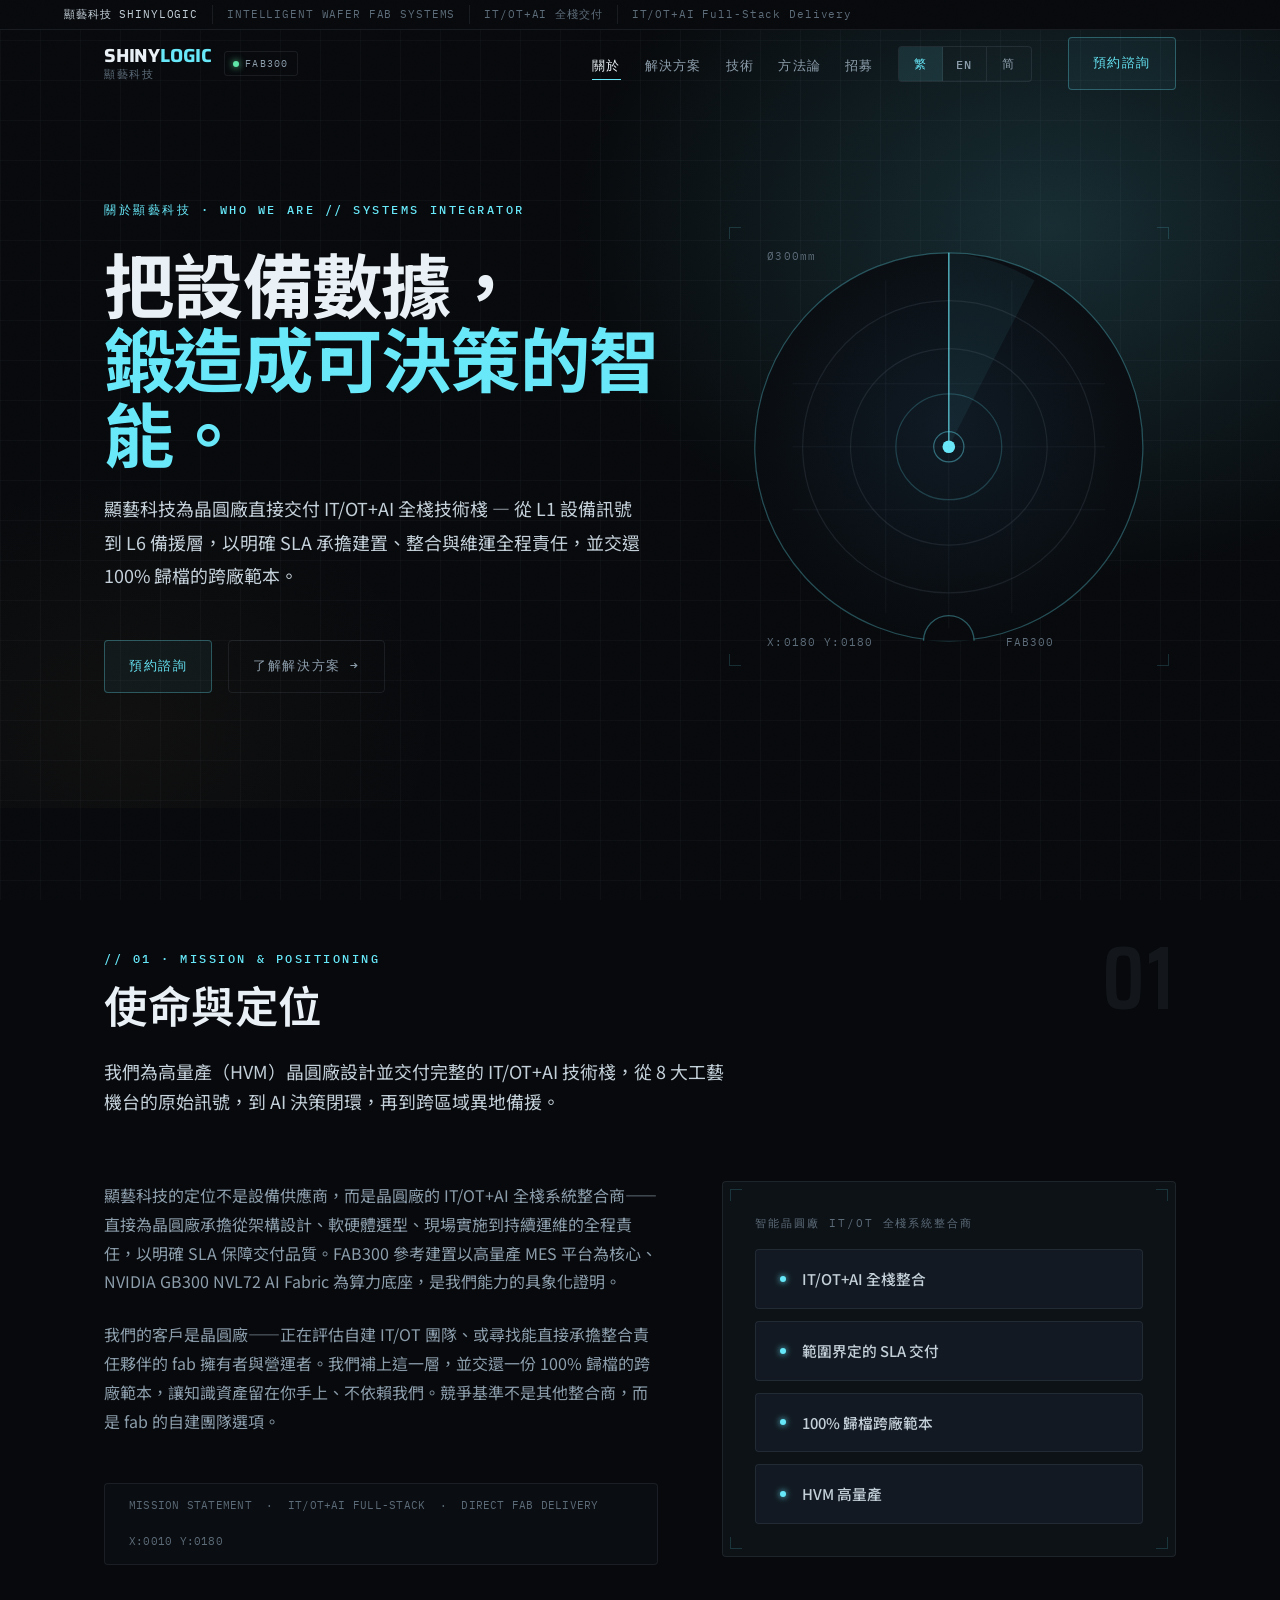
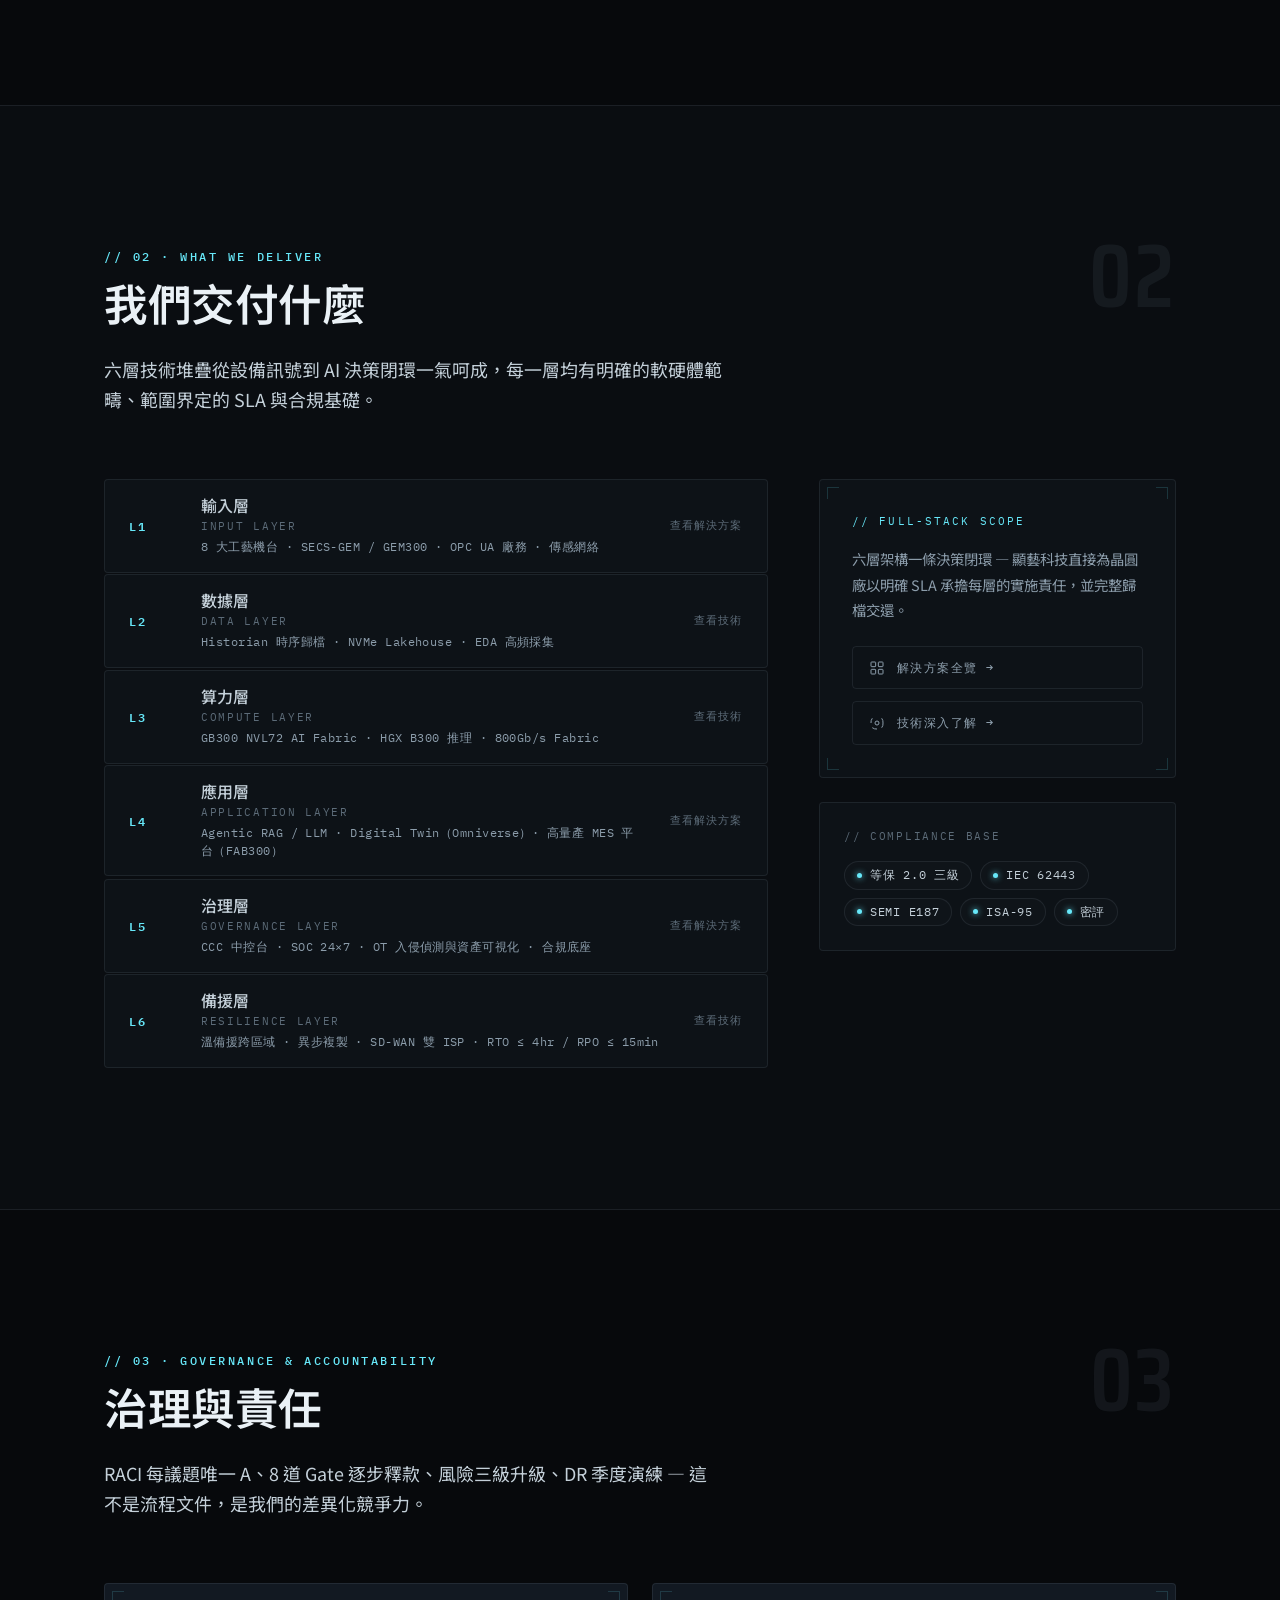
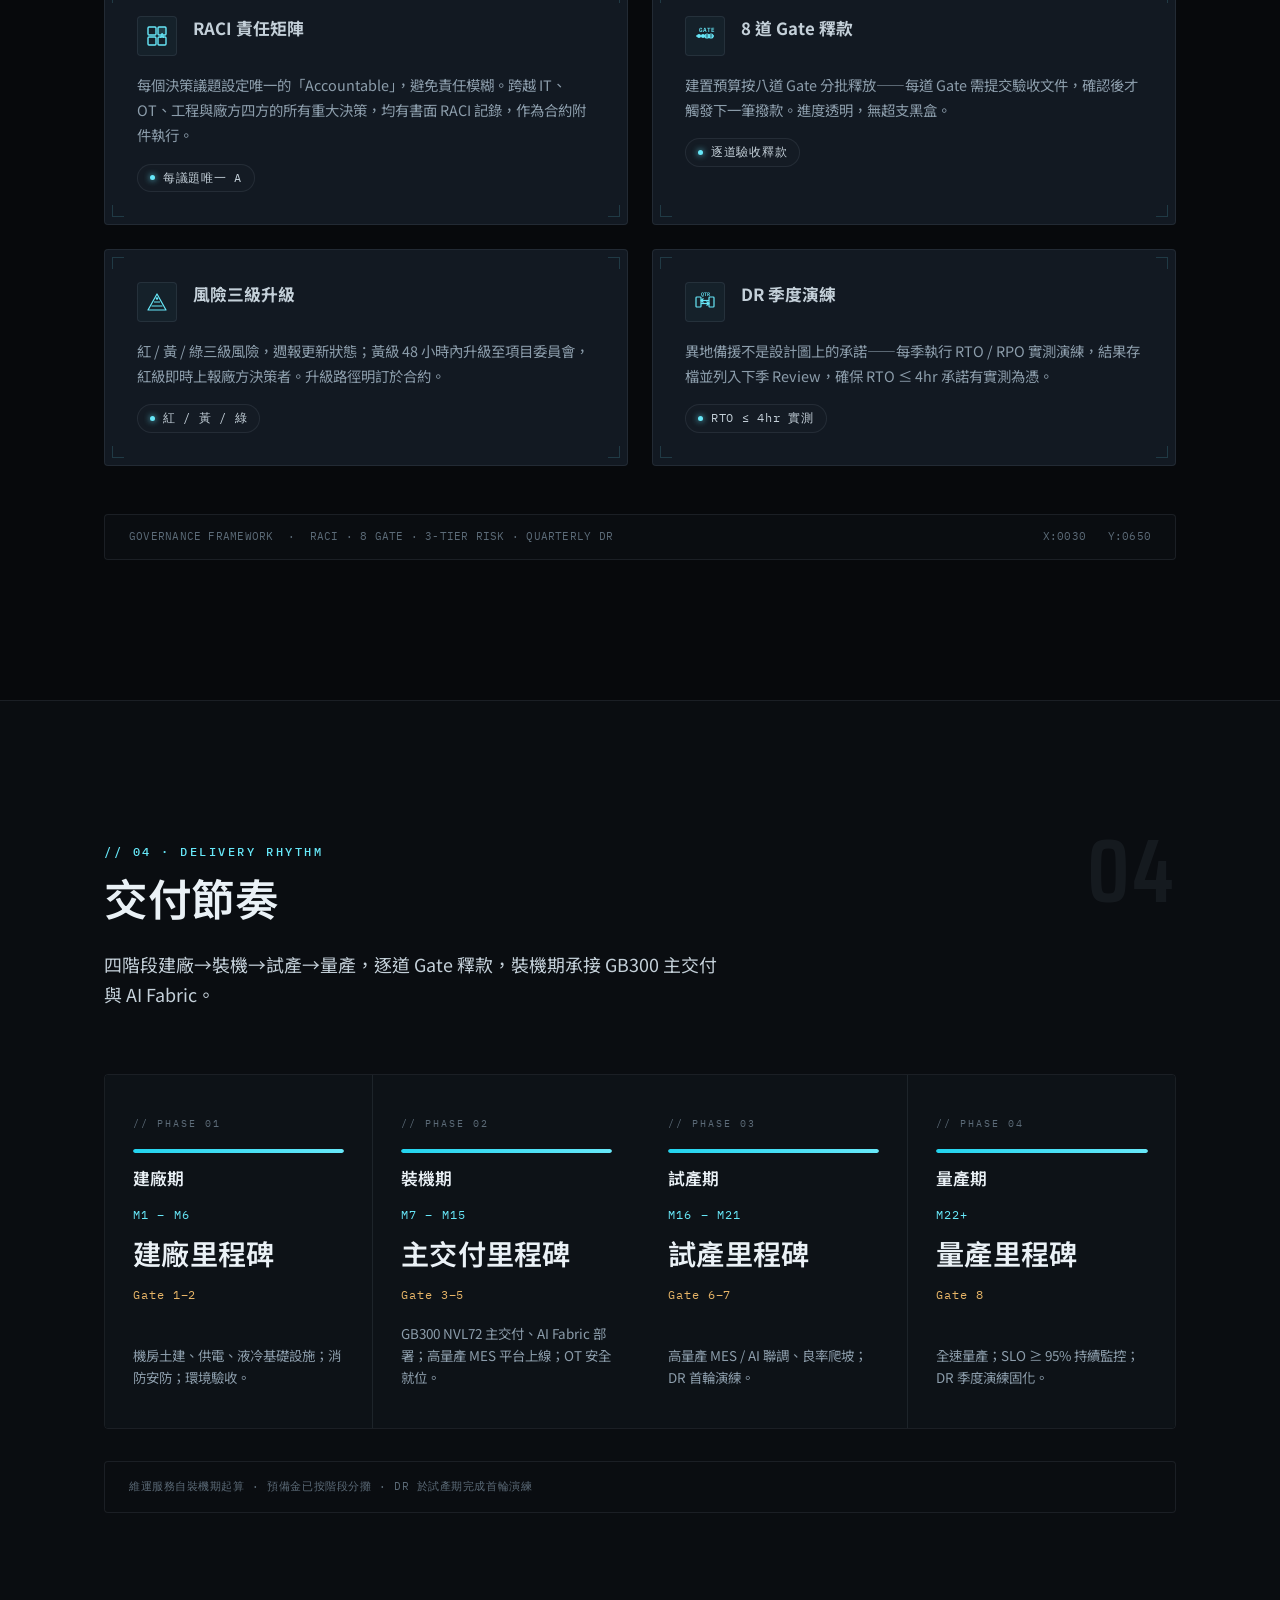
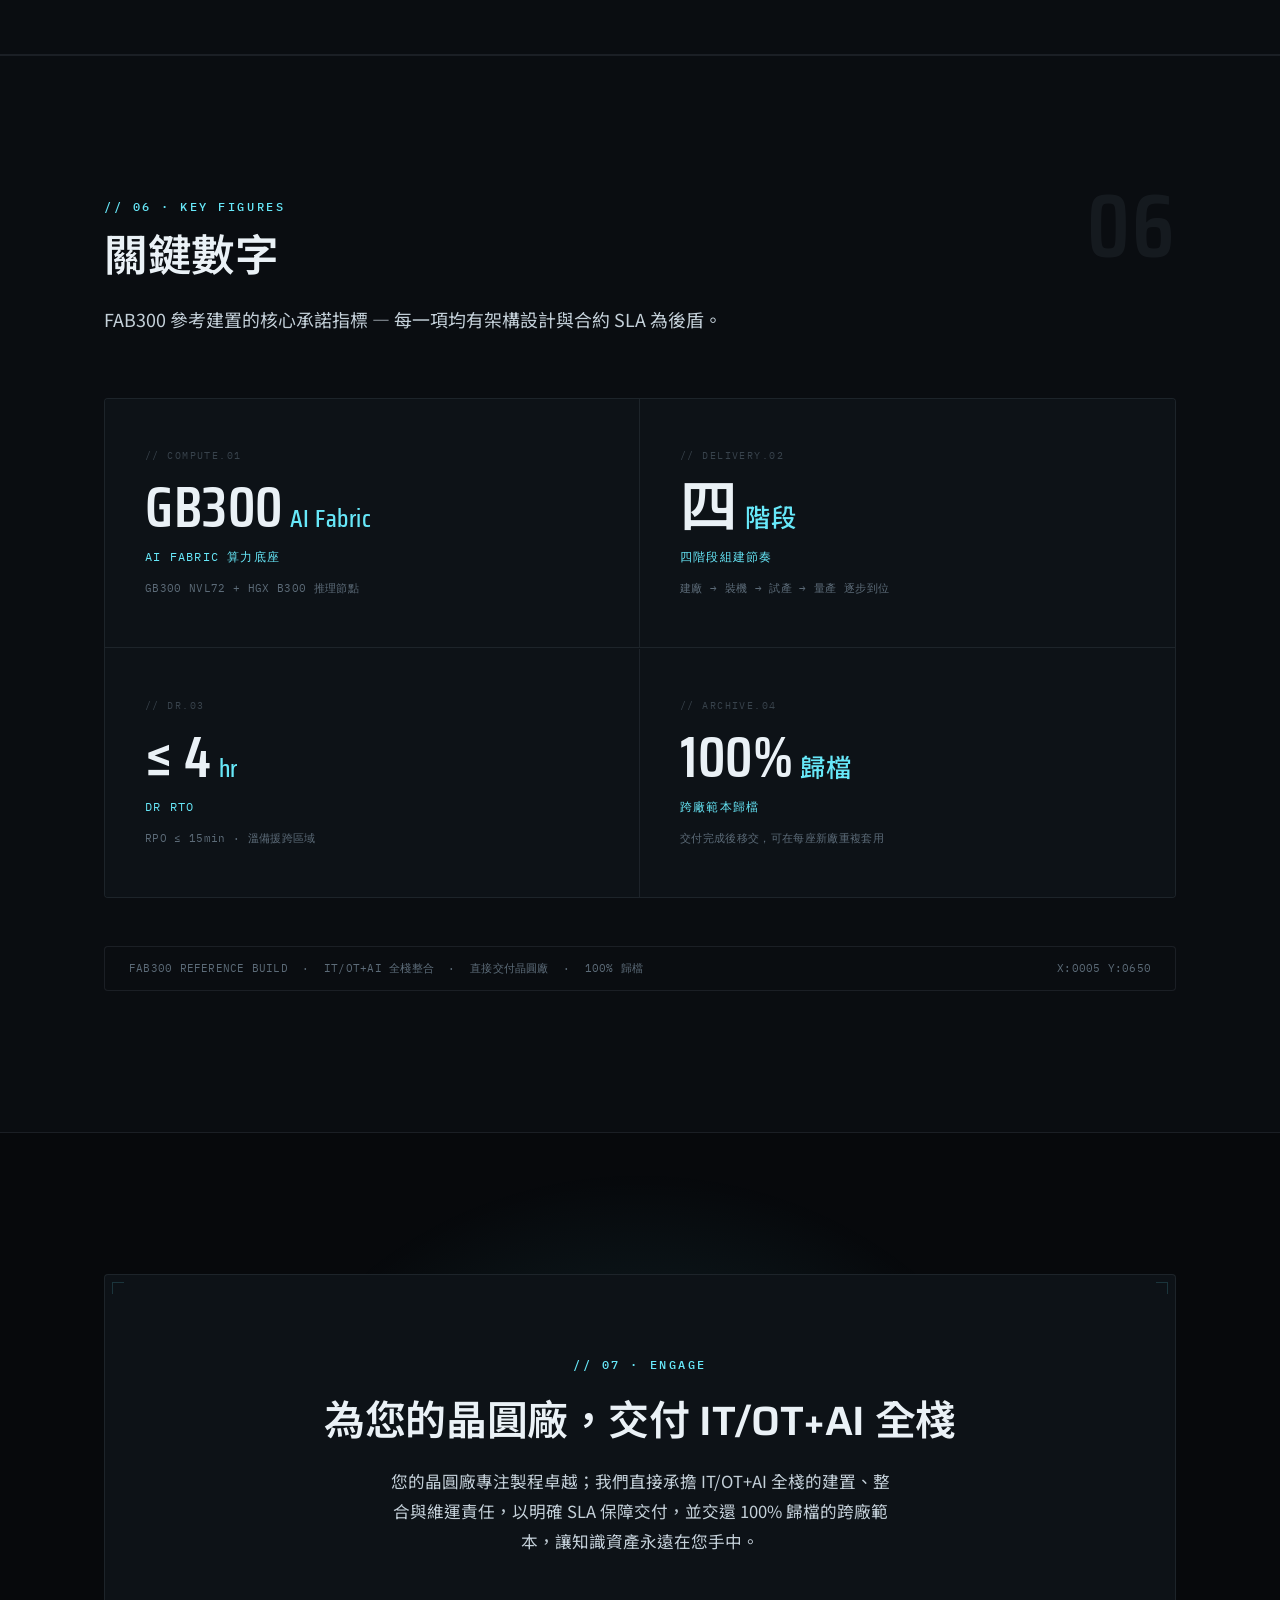
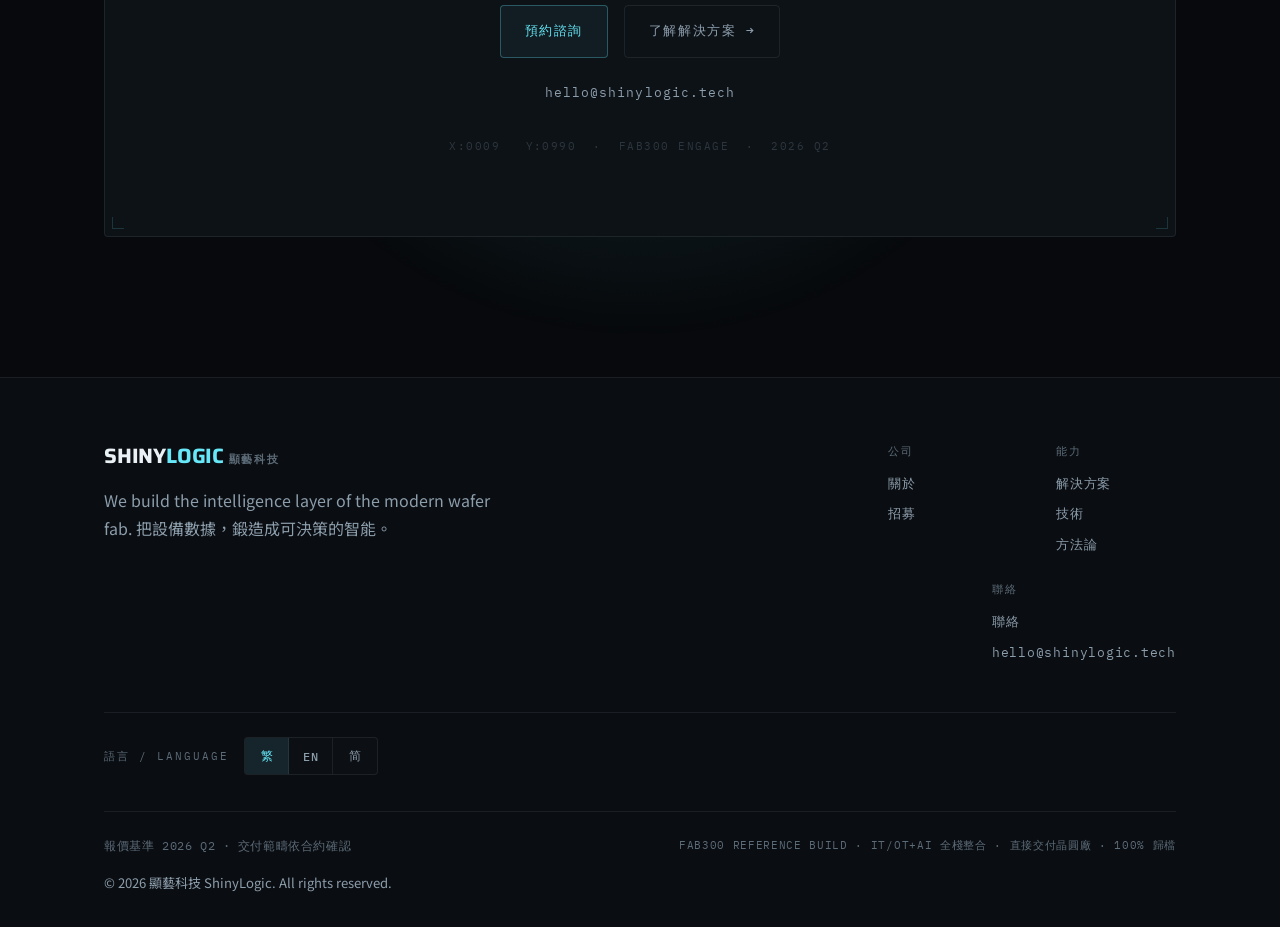
==== about.html @ 0e8eeb56 "Swap contact email to hello@shinylogic.tech Replace the personal Gmail with hello@shinylogic.tech ac" ====
<!DOCTYPE html>
<html lang="zh-Hant">
<head>
  <meta charset="utf-8">
  <meta name="viewport" content="width=device-width, initial-scale=1">
  <title>關於 · 顯藝科技 ShinyLogic</title>
  <meta name="description" content="顯藝科技為晶圓廠直接交付 IT/OT+AI 全棧技術棧——以 RACI 治理、四階段節奏與 SLA 承擔建置、整合與維運責任，把設備數據鍛造成可決策的智能。">

  <!-- theme + canonical -->
  <meta name="theme-color" content="#07090C">
  <link rel="canonical" href="https://robertoshiu.github.io/shiny-logic/about.html">

  <!-- favicon -->
  <link rel="icon" href="favicon.svg" type="image/svg+xml">
  <link rel="mask-icon" href="favicon.svg" color="#67E8F9">

  <!-- Open Graph -->
  <meta property="og:type" content="website">
  <meta property="og:site_name" content="顯藝科技 ShinyLogic">
  <meta property="og:title" content="關於顯藝科技 ShinyLogic — 為晶圓廠直接交付 IT/OT+AI 全棧">
  <meta property="og:description" content="使命、治理、交付節奏 — 顯藝科技如何為晶圓廠直接承擔 IT/OT+AI 全棧的建置、整合與維運責任，以 RACI、8 道 Gate 與 DR 季度演練確保交付品質。">
  <meta property="og:url" content="https://robertoshiu.github.io/shiny-logic/about.html">
  <meta property="og:image" content="https://robertoshiu.github.io/shiny-logic/og-image.png">
  <meta property="og:image:width" content="1200">
  <meta property="og:image:height" content="630">
  <meta property="og:image:alt" content="顯藝科技 ShinyLogic — 智能晶圓廠 IT/OT 全棧建置">
  <meta property="og:locale" content="zh_Hant">
  <meta property="og:locale:alternate" content="en_US">
  <meta property="og:locale:alternate" content="zh_Hans">

  <!-- Twitter -->
  <meta name="twitter:card" content="summary_large_image">
  <meta name="twitter:title" content="關於顯藝科技 ShinyLogic — 為晶圓廠直接交付 IT/OT+AI 全棧">
  <meta name="twitter:description" content="使命、治理、交付節奏 — 顯藝科技如何為晶圓廠直接承擔 IT/OT+AI 全棧的建置、整合與維運責任，以 RACI、8 道 Gate 與 DR 季度演練確保交付品質。">
  <meta name="twitter:image" content="https://robertoshiu.github.io/shiny-logic/og-image.png">
  <meta name="twitter:image:alt" content="顯藝科技 ShinyLogic — 智能晶圓廠 IT/OT 全棧建置">

  <!-- fonts -->
  <link rel="preconnect" href="https://fonts.googleapis.com">
  <link rel="preconnect" href="https://fonts.gstatic.com" crossorigin>
  <link href="https://fonts.googleapis.com/css2?family=IBM+Plex+Mono:wght@400;500;600&family=Noto+Sans+TC:wght@300;400;500;700&family=Saira:wght@300;400;500;600;700;800&family=Saira+Condensed:wght@500;600;700&display=swap" rel="stylesheet">

  <!-- styles -->
  <link rel="stylesheet" href="styles.css">

  <!-- progressive enhancement: if JS is unavailable, the scroll observer never runs,
       so neutralize the reveal initial state and keep all content visible. -->
  <noscript><style>.reveal{opacity:1!important;transform:none!important}</style></noscript>

  <!-- deferred scripts — dictionary BEFORE runtime BEFORE core (§14.4) -->
  <script defer src="i18n-dict.js"></script>
  <script defer src="i18n.js"></script>
  <script defer src="script.js"></script>
</head>
<body class="p-about">

  <!-- grain / noise overlay -->
  <div class="grain" aria-hidden="true"></div>

  <!-- top status strip -->
  <div class="statusbar mono" role="presentation">
    <span class="statusbar__item" data-i18n="common.brandFull">顯藝科技 SHINYLOGIC</span>
    <span class="statusbar__item" data-i18n="common.tagStrip">INTELLIGENT WAFER FAB SYSTEMS</span>
    <span class="statusbar__item" data-i18n="common.fxLabel">IT/OT+AI 全棧交付</span>
    <span class="statusbar__item" data-i18n="common.unitLabel">IT/OT+AI Full-Stack Delivery</span>
  </div>

  <!-- nav -->
  <header>
    <nav class="nav" aria-label="主導覽" data-i18n-attr="aria-label:nav.ariaPrimary">
      <div class="nav__inner">
        <a class="brand" href="index.html" aria-label="顯藝科技 ShinyLogic 首頁" data-i18n-attr="aria-label:nav.ariaHome">
          <span class="brand__col">
            <span class="brand__mark">SHINY<span class="accent">LOGIC</span></span>
            <span class="brand__sub">顯藝科技</span>
          </span>
          <span class="brand__tag"><span class="dot" aria-hidden="true"></span>FAB300</span>
        </a>

        <ul class="nav__links">
          <!-- ACTIVE? about -->
          <li><a class="nav__link is-active" href="about.html" aria-current="page" data-i18n="nav.about">關於</a></li>
          <!-- ACTIVE? solutions -->
          <li><a class="nav__link" href="solutions.html" data-i18n="nav.solutions">解決方案</a></li>
          <!-- ACTIVE? technology -->
          <li><a class="nav__link" href="technology.html" data-i18n="nav.technology">技術</a></li>
          <!-- ACTIVE? case-studies (RETITLED 案例 → 方法論; href unchanged) -->
          <li><a class="nav__link" href="case-studies.html" data-i18n="nav.cases">方法論</a></li>
          <!-- ACTIVE? careers -->
          <li><a class="nav__link" href="careers.html" data-i18n="nav.careers">招募</a></li>

          <li class="nav__lang">
            <div class="langswitch" role="group" aria-label="語言切換" data-i18n-attr="aria-label:lang.aria">
              <button type="button" class="langswitch__btn" data-lang="zh-Hant" aria-pressed="true" lang="zh-Hant">繁</button>
              <button type="button" class="langswitch__btn" data-lang="en" aria-pressed="false" lang="en">EN</button>
              <button type="button" class="langswitch__btn" data-lang="zh-Hans" aria-pressed="false" lang="zh-Hans">简</button>
            </div>
          </li>

          <li><a class="btn btn--primary nav__cta" href="contact.html" data-i18n="cta.plan">預約諮詢 <span class="btn__arrow" aria-hidden="true">→</span></a></li>
        </ul>

        <button class="nav__toggle" id="navToggle" aria-label="開啟選單" aria-expanded="false" aria-controls="navMobile" data-i18n-attr="aria-label:nav.menuOpen">
          <span aria-hidden="true"></span>
        </button>
      </div>
    </nav>

    <!-- mobile menu -->
    <div class="nav__mobile" id="navMobile">
      <!-- ACTIVE? about -->
      <a href="about.html" class="is-active" aria-current="page" data-i18n="nav.about">關於</a>
      <!-- ACTIVE? solutions -->
      <a href="solutions.html" data-i18n="nav.solutions">解決方案</a>
      <!-- ACTIVE? technology -->
      <a href="technology.html" data-i18n="nav.technology">技術</a>
      <!-- ACTIVE? case-studies (RETITLED 案例 → 方法論; href unchanged) -->
      <a href="case-studies.html" data-i18n="nav.cases">方法論</a>
      <!-- ACTIVE? careers -->
      <a href="careers.html" data-i18n="nav.careers">招募</a>

      <div class="langswitch langswitch--mobile" role="group" aria-label="語言切換" data-i18n-attr="aria-label:lang.aria">
        <button type="button" class="langswitch__btn" data-lang="zh-Hant" aria-pressed="true" lang="zh-Hant">繁</button>
        <button type="button" class="langswitch__btn" data-lang="en" aria-pressed="false" lang="en">EN</button>
        <button type="button" class="langswitch__btn" data-lang="zh-Hans" aria-pressed="false" lang="zh-Hans">简</button>
      </div>

      <a class="btn btn--primary" href="contact.html" data-i18n="cta.plan">預約諮詢 <span class="btn__arrow" aria-hidden="true">→</span></a>
    </div>
  </header>

  <main>

    <!-- ===================== PAGE HERO ===================== -->
    <section class="about-hero" aria-labelledby="about-hero-title">
      <div class="about-hero__glow" aria-hidden="true"></div>

      <div class="wrap about-hero__inner">
        <div class="about-hero__copy">
          <p class="kicker about-hero__kicker" data-rise style="animation-delay:.05s" data-i18n="about.heroKicker">關於顯藝科技 · WHO WE ARE &nbsp;//&nbsp; SYSTEMS INTEGRATOR</p>

          <h1 class="about-hero__title" id="about-hero-title">
            <span class="line" data-rise style="animation-delay:.14s" data-i18n="about.heroTitle1">把設備數據，</span>
            <span class="line accent" data-rise style="animation-delay:.22s" data-i18n="about.heroTitle2">鍛造成可決策的智能。</span>
          </h1>

          <p class="about-hero__lede" data-rise style="animation-delay:.32s" data-i18n="about.heroLede">
            顯藝科技為晶圓廠直接交付 IT/OT+AI 全棧技術棧 — 從 L1 設備訊號到 L6 備援層，以明確 SLA 承擔建置、整合與維運全程責任，並交還 100% 歸檔的跨廠範本。
          </p>

          <div class="about-hero__cta" data-rise style="animation-delay:.42s">
            <a class="btn btn--primary" href="contact.html" data-i18n="cta.plan">預約諮詢 <span class="btn__arrow" aria-hidden="true">→</span></a>
            <a class="btn btn--ghost" href="solutions.html" data-i18n="about.heroCtaSolutions">了解解決方案 <span class="btn__arrow" aria-hidden="true">→</span></a>
          </div>
        </div>

        <!-- decorative: small wafer reticle motif, right column -->
        <div class="about-hero__visual reticle" data-rise style="animation-delay:.34s" aria-hidden="true">
          <span class="tick tick--tl"></span><span class="tick tick--tr"></span>
          <span class="tick tick--bl"></span><span class="tick tick--br"></span>
          <svg viewBox="0 0 360 360" xmlns="http://www.w3.org/2000/svg" role="img" aria-label="顯藝科技定位示意：為晶圓廠直接交付 IT/OT+AI 全棧">
            <defs>
              <radialGradient id="abtWafer" cx="50%" cy="44%" r="60%">
                <stop offset="0%" stop-color="#0F1A24"/>
                <stop offset="100%" stop-color="#07090C"/>
              </radialGradient>
            </defs>
            <!-- wafer body -->
            <circle cx="180" cy="180" r="154" fill="url(#abtWafer)" stroke="rgba(103,232,249,.3)" stroke-width="1"/>
            <path d="M 180 334 m -20 0 a 20 20 0 0 1 40 0" fill="#07090C" stroke="rgba(103,232,249,.35)" stroke-width="1"/>
            <!-- concentric rings -->
            <circle cx="180" cy="180" r="116" fill="none" stroke="var(--line)" stroke-width="1"/>
            <circle cx="180" cy="180" r="78"  fill="none" stroke="var(--line)" stroke-width="1"/>
            <circle cx="180" cy="180" r="42"  fill="none" stroke="rgba(103,232,249,.2)" stroke-width="1"/>
            <!-- rotating scan line -->
            <g class="wafer-scan">
              <line x1="180" y1="180" x2="180" y2="26" stroke="#67E8F9" stroke-width="1.2" opacity=".7"/>
              <path d="M 180 180 L 180 26 A 154 154 0 0 1 248 48 Z" fill="rgba(103,232,249,.06)"/>
            </g>
            <!-- center hub -->
            <circle cx="180" cy="180" r="5" fill="#67E8F9"/>
            <circle cx="180" cy="180" r="12" fill="none" stroke="rgba(103,232,249,.4)" stroke-width="1"/>
            <!-- die grid lines -->
            <g stroke="var(--line)" stroke-width=".75" opacity=".6">
              <line x1="56" y1="130" x2="304" y2="130"/>
              <line x1="56" y1="180" x2="304" y2="180"/>
              <line x1="56" y1="230" x2="304" y2="230"/>
              <line x1="130" y1="48" x2="130" y2="312"/>
              <line x1="180" y1="36" x2="180" y2="324"/>
              <line x1="230" y1="48" x2="230" y2="312"/>
            </g>
            <!-- coordinate annotations -->
            <text font-family="'IBM Plex Mono', monospace" font-size="9" letter-spacing=".1em" fill="#5C6B78">
              <tspan x="36" y="32">Ø300mm</tspan>
              <tspan x="36" y="338">X:0180 Y:0180</tspan>
              <tspan x="264" y="338" text-anchor="end">FAB300</tspan>
            </text>
          </svg>
        </div>
      </div>
    </section>

    <!-- ===================== SECTION 01 · MISSION ===================== -->
    <section id="about-mission" class="section reveal s-mission" aria-labelledby="mission-title">
      <div class="wrap">
        <header class="section-head">
          <div>
            <span class="kicker" data-i18n="about.missionKicker">// 01 · MISSION &amp; POSITIONING</span>
            <h2 class="section-title" id="mission-title" data-i18n="about.missionTitle">使命與定位</h2>
            <p class="section-lede" data-i18n="about.missionLede">
              我們為高量產（HVM）晶圓廠設計並交付完整的 IT/OT+AI 技術棧，從 8 大工藝機台的原始訊號，到 AI 決策閉環，再到跨區域異地備援。
            </p>
          </div>
          <span class="section-index" aria-hidden="true" data-i18n="about.missionIndex">01</span>
        </header>

        <div class="s-mission__body">
          <div class="s-mission__text reveal" style="--i:1">
            <p class="s-mission__p" data-i18n="about.missionP1">
              顯藝科技的定位不是設備供應商，而是晶圓廠的 IT/OT+AI 全棧系統整合商——直接為晶圓廠承擔從架構設計、軟硬體選型、現場實施到持續運維的全程責任，以明確 SLA 保障交付品質。FAB300 參考建置以高量產 MES 平台為核心、NVIDIA GB300 NVL72 AI Fabric 為算力底座，是我們能力的具象化證明。
            </p>
            <p class="s-mission__p" data-i18n="about.missionP2">
              我們的客戶是晶圓廠——正在評估自建 IT/OT 團隊、或尋找能直接承擔整合責任夥伴的 fab 擁有者與營運者。我們補上這一層，並交還一份 100% 歸檔的跨廠範本，讓知識資產留在你手上、不依賴我們。競爭基準不是其他整合商，而是 fab 的自建團隊選項。
            </p>

            <!-- telemetry annotation -->
            <div class="s-arch__telemetry" aria-hidden="true">
              <span class="mono steel">MISSION STATEMENT &nbsp;·&nbsp; IT/OT+AI FULL-STACK &nbsp;·&nbsp; DIRECT FAB DELIVERY</span>
              <span class="mono steel">X:0010  Y:0180</span>
            </div>
          </div>

          <div class="s-mission__aside reveal" style="--i:2">
            <div class="s-mission__panel panel reticle">
              <span class="tick tick--tl" aria-hidden="true"></span>
              <span class="tick tick--tr" aria-hidden="true"></span>
              <span class="tick tick--bl" aria-hidden="true"></span>
              <span class="tick tick--br" aria-hidden="true"></span>
              <span class="s-mission__panel-label" data-i18n="common.descriptor">智能晶圓廠 IT/OT 全棧系統整合商</span>
              <div class="s-mission__badges" role="list">
                <div class="s-mission__badge" role="listitem">
                  <span class="s-mission__badge-dot" aria-hidden="true"></span>
                  <span data-i18n="about.missionBadge1">IT/OT+AI 全棧整合</span>
                </div>
                <div class="s-mission__badge" role="listitem">
                  <span class="s-mission__badge-dot" aria-hidden="true"></span>
                  <span data-i18n="about.missionBadge2">範圍界定的 SLA 交付</span>
                </div>
                <div class="s-mission__badge" role="listitem">
                  <span class="s-mission__badge-dot" aria-hidden="true"></span>
                  <span data-i18n="about.missionBadge3">100% 歸檔跨廠範本</span>
                </div>
                <div class="s-mission__badge" role="listitem">
                  <span class="s-mission__badge-dot" aria-hidden="true"></span>
                  <span data-i18n="about.missionBadge4">HVM 高量產</span>
                </div>
              </div>
            </div>
          </div>
        </div>
      </div>
    </section>

    <!-- ===================== SECTION 02 · WHAT WE DELIVER ===================== -->
    <section id="about-deliver" class="section section--alt reveal s-deliver" aria-labelledby="deliver-title">
      <div class="wrap">
        <header class="section-head">
          <div>
            <span class="kicker" data-i18n="about.deliverKicker">// 02 · WHAT WE DELIVER</span>
            <h2 class="section-title" id="deliver-title" data-i18n="about.deliverTitle">我們交付什麼</h2>
            <p class="section-lede" data-i18n="about.deliverLede">
              六層技術堆疊從設備訊號到 AI 決策閉環一氣呵成，每一層均有明確的軟硬體範疇、範圍界定的 SLA 與合規基礎。
            </p>
          </div>
          <span class="section-index" aria-hidden="true" data-i18n="about.deliverIndex">02</span>
        </header>

        <div class="s-deliver__body">
          <!-- left: layer stack -->
          <div class="s-deliver__stack" role="list" aria-label="六層技術堆疊">

            <!-- L1 INPUT -->
            <div class="s-deliver__row reveal" style="--i:1" role="listitem">
              <span class="s-deliver__index mono accent" aria-hidden="true">L1</span>
              <div class="s-deliver__names">
                <span class="s-deliver__name-tc" data-i18n="about.deliverL1Name">輸入層</span>
                <span class="s-deliver__name-en" data-i18n="about.deliverL1En">INPUT LAYER</span>
                <span class="s-deliver__desc" data-i18n="about.deliverL1Desc">8 大工藝機台 · SECS-GEM / GEM300 · OPC UA 廠務 · 傳感網絡</span>
              </div>
              <a class="s-deliver__link" href="solutions.html" data-i18n="about.deliverL1Link">查看解決方案</a>
            </div>

            <!-- L2 DATA -->
            <div class="s-deliver__row reveal" style="--i:2" role="listitem">
              <span class="s-deliver__index mono accent" aria-hidden="true">L2</span>
              <div class="s-deliver__names">
                <span class="s-deliver__name-tc" data-i18n="about.deliverL2Name">數據層</span>
                <span class="s-deliver__name-en" data-i18n="about.deliverL2En">DATA LAYER</span>
                <span class="s-deliver__desc" data-i18n="about.deliverL2Desc">Historian 時序歸檔 · NVMe Lakehouse · EDA 高頻採集</span>
              </div>
              <a class="s-deliver__link" href="technology.html" data-i18n="about.deliverL2Link">查看技術</a>
            </div>

            <!-- L3 COMPUTE -->
            <div class="s-deliver__row reveal" style="--i:3" role="listitem">
              <span class="s-deliver__index mono accent" aria-hidden="true">L3</span>
              <div class="s-deliver__names">
                <span class="s-deliver__name-tc" data-i18n="about.deliverL3Name">算力層</span>
                <span class="s-deliver__name-en" data-i18n="about.deliverL3En">COMPUTE LAYER</span>
                <span class="s-deliver__desc" data-i18n="about.deliverL3Desc">GB300 NVL72 AI Fabric · HGX B300 推理 · 800Gb/s Fabric</span>
              </div>
              <a class="s-deliver__link" href="technology.html" data-i18n="about.deliverL3Link">查看技術</a>
            </div>

            <!-- L4 APPLICATION -->
            <div class="s-deliver__row reveal" style="--i:4" role="listitem">
              <span class="s-deliver__index mono accent" aria-hidden="true">L4</span>
              <div class="s-deliver__names">
                <span class="s-deliver__name-tc" data-i18n="about.deliverL4Name">應用層</span>
                <span class="s-deliver__name-en" data-i18n="about.deliverL4En">APPLICATION LAYER</span>
                <span class="s-deliver__desc" data-i18n="about.deliverL4Desc">Agentic RAG / LLM · Digital Twin（Omniverse）· 高量產 MES 平台（FAB300）</span>
              </div>
              <a class="s-deliver__link" href="solutions.html" data-i18n="about.deliverL4Link">查看解決方案</a>
            </div>

            <!-- L5 GOVERNANCE -->
            <div class="s-deliver__row reveal" style="--i:5" role="listitem">
              <span class="s-deliver__index mono accent" aria-hidden="true">L5</span>
              <div class="s-deliver__names">
                <span class="s-deliver__name-tc" data-i18n="about.deliverL5Name">治理層</span>
                <span class="s-deliver__name-en" data-i18n="about.deliverL5En">GOVERNANCE LAYER</span>
                <span class="s-deliver__desc" data-i18n="about.deliverL5Desc">CCC 中控台 · SOC 24×7 · OT 入侵偵測與資產可視化 · 合規底座</span>
              </div>
              <a class="s-deliver__link" href="solutions.html" data-i18n="about.deliverL5Link">查看解決方案</a>
            </div>

            <!-- L6 RESILIENCE -->
            <div class="s-deliver__row reveal" style="--i:6" role="listitem">
              <span class="s-deliver__index mono accent" aria-hidden="true">L6</span>
              <div class="s-deliver__names">
                <span class="s-deliver__name-tc" data-i18n="about.deliverL6Name">備援層</span>
                <span class="s-deliver__name-en" data-i18n="about.deliverL6En">RESILIENCE LAYER</span>
                <span class="s-deliver__desc" data-i18n="about.deliverL6Desc">溫備援跨區域 · 異步複製 · SD-WAN 雙 ISP · RTO ≤ 4hr / RPO ≤ 15min</span>
              </div>
              <a class="s-deliver__link" href="technology.html" data-i18n="about.deliverL6Link">查看技術</a>
            </div>

          </div><!-- /.s-deliver__stack -->

          <!-- right: side note panel -->
          <aside class="s-deliver__side reveal" style="--i:2" aria-label="全棧整合說明">
            <div class="s-deliver__side-panel panel reticle">
              <span class="tick tick--tl" aria-hidden="true"></span>
              <span class="tick tick--tr" aria-hidden="true"></span>
              <span class="tick tick--bl" aria-hidden="true"></span>
              <span class="tick tick--br" aria-hidden="true"></span>

              <span class="s-deliver__side-label mono accent">// FULL-STACK SCOPE</span>
              <p class="s-deliver__side-text" data-i18n="about.deliverSideText">
                六層架構一條決策閉環 — 顯藝科技直接為晶圓廠以明確 SLA 承擔每層的實施責任，並完整歸檔交還。
              </p>
              <div class="s-deliver__side-links">
                <a class="btn btn--ghost" href="solutions.html" style="font-size:.76rem;padding:10px 16px;">
                  <svg width="16" height="16" viewBox="0 0 24 24" fill="none" stroke="currentColor" stroke-width="1.5" aria-hidden="true"><rect x="3" y="3" width="7" height="7" rx="1"/><rect x="14" y="3" width="7" height="7" rx="1"/><rect x="3" y="14" width="7" height="7" rx="1"/><rect x="14" y="14" width="7" height="7" rx="1"/></svg>
                  解決方案全覽 →
                </a>
                <a class="btn btn--ghost" href="technology.html" style="font-size:.76rem;padding:10px 16px;">
                  <svg width="16" height="16" viewBox="0 0 24 24" fill="none" stroke="currentColor" stroke-width="1.5" aria-hidden="true"><circle cx="12" cy="12" r="3"/><path d="M19.07 4.93A10 10 0 0 1 21 12M4.93 4.93A10 10 0 0 0 3 12m1.93 7.07A10 10 0 0 0 12 21m7.07-1.93A10 10 0 0 0 21 12"/></svg>
                  技術深入了解 →
                </a>
              </div>
            </div>

            <!-- compliance badges -->
            <div class="panel" style="padding:var(--s-5)">
              <span class="mono steel" style="font-size:.66rem;letter-spacing:.16em;display:block;margin-bottom:var(--s-4)">// COMPLIANCE BASE</span>
              <div style="display:flex;flex-wrap:wrap;gap:var(--s-2)">
                <span class="pill">等保 2.0 三級</span>
                <span class="pill">IEC 62443</span>
                <span class="pill">SEMI E187</span>
                <span class="pill">ISA-95</span>
                <span class="pill">密評</span>
              </div>
            </div>
          </aside>
        </div><!-- /.s-deliver__body -->
      </div>
    </section>

    <!-- ===================== SECTION 03 · GOVERNANCE ===================== -->
    <section id="about-governance" class="section reveal s-gov" aria-labelledby="gov-title">
      <div class="wrap">
        <header class="section-head">
          <div>
            <span class="kicker" data-i18n="about.govKicker">// 03 · GOVERNANCE &amp; ACCOUNTABILITY</span>
            <h2 class="section-title" id="gov-title" data-i18n="about.govTitle">治理與責任</h2>
            <p class="section-lede" data-i18n="about.govLede">
              RACI 每議題唯一 A、8 道 Gate 逐步釋款、風險三級升級、DR 季度演練 — 這不是流程文件，是我們的差異化競爭力。
            </p>
          </div>
          <span class="section-index" aria-hidden="true" data-i18n="about.govIndex">03</span>
        </header>

        <div class="s-gov__grid">

          <!-- RACI -->
          <article class="s-gov__card card card--reticle reveal" style="--i:1">
            <span class="tick tick--tl" aria-hidden="true"></span>
            <span class="tick tick--tr" aria-hidden="true"></span>
            <span class="tick tick--bl" aria-hidden="true"></span>
            <span class="tick tick--br" aria-hidden="true"></span>
            <div class="s-gov__card-header">
              <div class="s-gov__icon" aria-hidden="true">
                <!-- RACI icon: 4 cells in 2×2 grid with one highlighted -->
                <svg width="20" height="20" viewBox="0 0 20 20" fill="none" xmlns="http://www.w3.org/2000/svg">
                  <rect x="1" y="1" width="8" height="8" rx="1" stroke="#67E8F9" stroke-width="1.4"/>
                  <rect x="11" y="1" width="8" height="8" rx="1" fill="rgba(103,232,249,.15)" stroke="#67E8F9" stroke-width="1.4"/>
                  <rect x="1" y="11" width="8" height="8" rx="1" stroke="#67E8F9" stroke-width="1.4"/>
                  <rect x="11" y="11" width="8" height="8" rx="1" stroke="#67E8F9" stroke-width="1.4"/>
                  <text x="14.5" y="10.5" font-family="'IBM Plex Mono',monospace" font-size="7" fill="#67E8F9" text-anchor="middle" dominant-baseline="middle" font-weight="600">A</text>
                </svg>
              </div>
              <h3 class="s-gov__card-title" data-i18n="about.govRaciLabel">RACI 責任矩陣</h3>
            </div>
            <p class="s-gov__card-desc" data-i18n="about.govRaciDesc">
              每個決策議題設定唯一的「Accountable」，避免責任模糊。跨越 IT、OT、工程與廠方四方的所有重大決策，均有書面 RACI 記錄，作為合約附件執行。
            </p>
            <span class="pill s-gov__card-tag">每議題唯一 A</span>
          </article>

          <!-- 8 GATES -->
          <article class="s-gov__card card card--reticle reveal" style="--i:2">
            <span class="tick tick--tl" aria-hidden="true"></span>
            <span class="tick tick--tr" aria-hidden="true"></span>
            <span class="tick tick--bl" aria-hidden="true"></span>
            <span class="tick tick--br" aria-hidden="true"></span>
            <div class="s-gov__card-header">
              <div class="s-gov__icon" aria-hidden="true">
                <!-- Gate icon: 8 dots in a horizontal chain with checkmark -->
                <svg width="20" height="20" viewBox="0 0 20 20" fill="none" xmlns="http://www.w3.org/2000/svg">
                  <line x1="1" y1="10" x2="19" y2="10" stroke="#67E8F9" stroke-width="1.2"/>
                  <circle cx="4" cy="10" r="2" fill="#67E8F9"/>
                  <circle cx="8" cy="10" r="2" fill="#67E8F9"/>
                  <circle cx="12" cy="10" r="2" stroke="#67E8F9" stroke-width="1.2"/>
                  <circle cx="16" cy="10" r="2" stroke="#67E8F9" stroke-width="1.2"/>
                  <text x="10" y="5.5" font-family="'IBM Plex Mono',monospace" font-size="5.5" fill="#67E8F9" text-anchor="middle" font-weight="600">8 GATES</text>
                </svg>
              </div>
              <h3 class="s-gov__card-title" data-i18n="about.govGateLabel">8 道 Gate 釋款</h3>
            </div>
            <p class="s-gov__card-desc" data-i18n="about.govGateDesc">
              建置預算按八道 Gate 分批釋放——每道 Gate 需提交驗收文件，確認後才觸發下一筆撥款。進度透明，無超支黑盒。
            </p>
            <span class="pill s-gov__card-tag">逐道驗收釋款</span>
          </article>

          <!-- RISK ESCALATION -->
          <article class="s-gov__card card card--reticle reveal" style="--i:3">
            <span class="tick tick--tl" aria-hidden="true"></span>
            <span class="tick tick--tr" aria-hidden="true"></span>
            <span class="tick tick--bl" aria-hidden="true"></span>
            <span class="tick tick--br" aria-hidden="true"></span>
            <div class="s-gov__card-header">
              <div class="s-gov__icon" aria-hidden="true">
                <!-- Risk icon: 3-tier pyramid with green/yellow/red fills -->
                <svg width="20" height="20" viewBox="0 0 20 20" fill="none" xmlns="http://www.w3.org/2000/svg">
                  <path d="M10 2 L19 18 H1 Z" stroke="#67E8F9" stroke-width="1.2" stroke-linejoin="round"/>
                  <line x1="4.5" y1="14" x2="15.5" y2="14" stroke="#67E8F9" stroke-width="1"/>
                  <line x1="7" y1="10" x2="13" y2="10" stroke="#67E8F9" stroke-width="1"/>
                  <circle cx="10" cy="6.5" r="1.2" fill="#67E8F9"/>
                </svg>
              </div>
              <h3 class="s-gov__card-title" data-i18n="about.govRiskLabel">風險三級升級</h3>
            </div>
            <p class="s-gov__card-desc" data-i18n="about.govRiskDesc">
              紅 / 黃 / 綠三級風險，週報更新狀態；黃級 48 小時內升級至項目委員會，紅級即時上報廠方決策者。升級路徑明訂於合約。
            </p>
            <span class="pill s-gov__card-tag">紅 / 黃 / 綠</span>
          </article>

          <!-- DR DRILLS -->
          <article class="s-gov__card card card--reticle reveal" style="--i:4">
            <span class="tick tick--tl" aria-hidden="true"></span>
            <span class="tick tick--tr" aria-hidden="true"></span>
            <span class="tick tick--bl" aria-hidden="true"></span>
            <span class="tick tick--br" aria-hidden="true"></span>
            <div class="s-gov__card-header">
              <div class="s-gov__icon" aria-hidden="true">
                <!-- DR icon: two server stacks with bidirectional sync + clock -->
                <svg width="20" height="20" viewBox="0 0 20 20" fill="none" xmlns="http://www.w3.org/2000/svg">
                  <rect x="1" y="5" width="5" height="10" rx=".8" stroke="#67E8F9" stroke-width="1.2"/>
                  <rect x="14" y="5" width="5" height="10" rx=".8" stroke="#67E8F9" stroke-width="1.2"/>
                  <line x1="6" y1="8.5" x2="14" y2="8.5" stroke="#67E8F9" stroke-width="1.2"/>
                  <line x1="6" y1="11.5" x2="14" y2="11.5" stroke="#67E8F9" stroke-width="1.2"/>
                  <polyline points="8.5,6.5 6,8.5 8.5,10.5" stroke="#67E8F9" stroke-width="1.2" stroke-linejoin="round"/>
                  <polyline points="11.5,9.5 14,11.5 11.5,13.5" stroke="#67E8F9" stroke-width="1.2" stroke-linejoin="round"/>
                  <text x="10" y="3.5" font-family="'IBM Plex Mono',monospace" font-size="4.5" fill="#67E8F9" text-anchor="middle" font-weight="600">QTR</text>
                </svg>
              </div>
              <h3 class="s-gov__card-title" data-i18n="about.govDrLabel">DR 季度演練</h3>
            </div>
            <p class="s-gov__card-desc" data-i18n="about.govDrDesc">
              異地備援不是設計圖上的承諾——每季執行 RTO / RPO 實測演練，結果存檔並列入下季 Review，確保 RTO ≤ 4hr 承諾有實測為憑。
            </p>
            <span class="pill s-gov__card-tag">RTO ≤ 4hr 實測</span>
          </article>

        </div><!-- /.s-gov__grid -->

        <!-- telemetry footer -->
        <div class="s-arch__telemetry" aria-hidden="true" style="margin-top:var(--s-7)">
          <span class="mono steel">GOVERNANCE FRAMEWORK &nbsp;·&nbsp; RACI · 8 GATE · 3-TIER RISK · QUARTERLY DR</span>
          <span class="mono steel">X:0030 &nbsp; Y:0650</span>
        </div>
      </div>
    </section>

    <!-- ===================== SECTION 04 · DELIVERY RHYTHM ===================== -->
    <section id="about-phases" class="section section--alt reveal s-phase" aria-labelledby="phase-title">
      <div class="wrap">
        <header class="section-head">
          <div>
            <span class="kicker" data-i18n="about.phaseKicker">// 04 · DELIVERY RHYTHM</span>
            <h2 class="section-title" id="phase-title" data-i18n="about.phaseTitle">交付節奏</h2>
            <p class="section-lede" data-i18n="about.phaseLede">
              四階段建廠→裝機→試產→量產，逐道 Gate 釋款，裝機期承接 GB300 主交付與 AI Fabric。
            </p>
          </div>
          <span class="section-index" aria-hidden="true" data-i18n="about.phaseIndex">04</span>
        </header>

        <div class="s-phase__timeline" role="list" aria-label="四階段交付時程">

          <!-- Phase 1: Build -->
          <div class="s-phase__col reveal" style="--i:1" role="listitem">
            <span class="s-phase__num mono">// PHASE 01</span>
            <div class="s-phase__bar-wrap" aria-hidden="true">
              <div class="s-phase__bar" style="width:100%"></div>
            </div>
            <strong class="s-phase__label" data-i18n="about.phase1Label">建廠期</strong>
            <span class="s-phase__range mono accent" data-i18n="about.phase1Range">M1 – M6</span>
            <div class="s-phase__amount">
              <span data-i18n="about.phase1Amount">建廠里程碑</span>
            </div>
            <span class="s-phase__pct gold mono" data-i18n="about.phase1Pct">Gate 1–2</span>
            <p class="s-phase__desc" data-i18n="about.phase1Desc">機房土建、供電、液冷基礎設施；消防安防；環境驗收。</p>
          </div>

          <!-- Phase 2: Install -->
          <div class="s-phase__col reveal" style="--i:2" role="listitem">
            <span class="s-phase__num mono">// PHASE 02</span>
            <div class="s-phase__bar-wrap" aria-hidden="true">
              <div class="s-phase__bar" style="width:100%"></div>
            </div>
            <strong class="s-phase__label" data-i18n="about.phase2Label">裝機期</strong>
            <span class="s-phase__range mono accent" data-i18n="about.phase2Range">M7 – M15</span>
            <div class="s-phase__amount">
              <span data-i18n="about.phase2Amount">主交付里程碑</span>
            </div>
            <span class="s-phase__pct gold mono" data-i18n="about.phase2Pct">Gate 3–5</span>
            <p class="s-phase__desc" data-i18n="about.phase2Desc">GB300 NVL72 主交付、AI Fabric 部署；高量產 MES 平台上線；OT 安全就位。</p>
          </div>

          <!-- Phase 3: Ramp -->
          <div class="s-phase__col reveal" style="--i:3" role="listitem">
            <span class="s-phase__num mono">// PHASE 03</span>
            <div class="s-phase__bar-wrap" aria-hidden="true">
              <div class="s-phase__bar" style="width:100%"></div>
            </div>
            <strong class="s-phase__label" data-i18n="about.phase3Label">試產期</strong>
            <span class="s-phase__range mono accent" data-i18n="about.phase3Range">M16 – M21</span>
            <div class="s-phase__amount">
              <span data-i18n="about.phase3Amount">試產里程碑</span>
            </div>
            <span class="s-phase__pct gold mono" data-i18n="about.phase3Pct">Gate 6–7</span>
            <p class="s-phase__desc" data-i18n="about.phase3Desc">高量產 MES / AI 聯調、良率爬坡；DR 首輪演練。</p>
          </div>

          <!-- Phase 4: HVM -->
          <div class="s-phase__col reveal" style="--i:4" role="listitem">
            <span class="s-phase__num mono">// PHASE 04</span>
            <div class="s-phase__bar-wrap" aria-hidden="true">
              <div class="s-phase__bar" style="width:100%"></div>
            </div>
            <strong class="s-phase__label" data-i18n="about.phase4Label">量產期</strong>
            <span class="s-phase__range mono accent" data-i18n="about.phase4Range">M22+</span>
            <div class="s-phase__amount">
              <span data-i18n="about.phase4Amount">量產里程碑</span>
            </div>
            <span class="s-phase__pct gold mono" data-i18n="about.phase4Pct">Gate 8</span>
            <p class="s-phase__desc" data-i18n="about.phase4Desc">全速量產；SLO ≥ 95% 持續監控；DR 季度演練固化。</p>
          </div>

        </div><!-- /.s-phase__timeline -->

        <p class="s-phase__footnote mono fog reveal" style="--i:5" data-i18n="about.phaseFootnote">
          維運服務自裝機期起算 · 預備金已按階段分攤 · DR 於試產期完成首輪演練
        </p>

      </div>
    </section>

    <!-- ===================== SECTION 05 · LEADERSHIP / WHY TRUST US ===================== -->
    <!-- HIDDEN: leadership block pending real founder credentials — remove style="display:none" + fill 〔placeholders〕 to publish -->
    <section id="about-leadership" class="section reveal s-lead" aria-labelledby="lead-title" style="display:none" data-todo="founder-credentials">
      <div class="wrap">
        <header class="section-head">
          <div>
            <span class="kicker" data-i18n="about.leadKicker">// 05 · LEADERSHIP &amp; CREDENTIALS</span>
            <h2 class="section-title" id="lead-title" data-i18n="about.leadTitle">為何信任我們</h2>
            <p class="section-lede" data-i18n="about.leadLede">
              我們的交付主張建立在 fab 現場經驗、治理方法論與跨廠作業驗證之上——不是顧問簡報，是走過機台聯調、DR 演練與量產爬坡的實戰積累。
            </p>
          </div>
          <span class="section-index" aria-hidden="true" data-i18n="about.leadIndex">05</span>
        </header>

        <!-- TODO: founder to fill real, NDA-safe credentials before publishing -->
        <div class="s-lead__body">

          <!-- Founder / Principal card -->
          <div class="s-lead__founder card card--reticle reveal" style="--i:1">
            <span class="tick tick--tl" aria-hidden="true"></span>
            <span class="tick tick--tr" aria-hidden="true"></span>
            <span class="tick tick--bl" aria-hidden="true"></span>
            <span class="tick tick--br" aria-hidden="true"></span>

            <div class="s-lead__founder-header">
              <!-- placeholder avatar / monogram -->
              <div class="s-lead__avatar" aria-hidden="true">
                <svg width="56" height="56" viewBox="0 0 56 56" fill="none" xmlns="http://www.w3.org/2000/svg">
                  <rect width="56" height="56" rx="4" fill="var(--ink-700)"/>
                  <rect x=".5" y=".5" width="55" height="55" rx="3.5" stroke="var(--line-bright)" stroke-opacity=".5"/>
                  <text x="28" y="34" font-family="'IBM Plex Mono',monospace" font-size="16" fill="#67E8F9" text-anchor="middle" font-weight="600">〔姓〕</text>
                </svg>
              </div>
              <div class="s-lead__founder-meta">
                <!-- PLACEHOLDER: replace with real name & title before launch -->
                <strong class="s-lead__founder-name" data-i18n="about.leadFounderName">〔創辦人姓名〕</strong>
                <span class="s-lead__founder-role mono accent" data-i18n="about.leadFounderRole">Founder &amp; Principal Integrator</span>
              </div>
            </div>

            <p class="s-lead__founder-bio" data-i18n="about.leadFounderBio">
              〔半導體 fab 年資〕年晶圓廠現場經驗，涵蓋〔製程節點經驗〕nm 先進製程節點的設備整合與 MES 導入。曾主導〔參考 fab 數〕座以上 HVM 晶圓廠的 IT/OT 技術棧交付，負責從 SECS-GEM 機台聯調、高量產 MES 上線到 DR 演練的全程實施。
            </p>

            <!-- credential pills — PLACEHOLDER: fill with real, NDA-safe facts -->
            <div class="s-lead__creds" role="list" aria-label="資歷標記（待填）">
              <span class="pill" role="listitem" data-i18n="about.leadCred1">〔半導體 fab 年資〕yr fab-floor experience</span>
              <span class="pill" role="listitem" data-i18n="about.leadCred2">〔製程節點〕nm process nodes</span>
              <span class="pill" role="listitem" data-i18n="about.leadCred3">〔HVM fab 數〕HVM fabs delivered</span>
              <span class="pill" role="listitem">IEC 62443 · SEMI E187</span>
            </div>
          </div>

          <!-- Methodology differentiators — these are factual and can be published now -->
          <div class="s-lead__method reveal" style="--i:2">
            <span class="mono accent" style="font-size:.72rem;letter-spacing:.18em;display:block;margin-bottom:var(--s-4)">// METHODOLOGY DIFFERENTIATORS</span>

            <div class="s-lead__method-item">
              <div class="s-lead__method-icon" aria-hidden="true">
                <svg width="18" height="18" viewBox="0 0 18 18" fill="none" xmlns="http://www.w3.org/2000/svg">
                  <circle cx="9" cy="9" r="8" stroke="#67E8F9" stroke-width="1.2"/>
                  <path d="M5 9l3 3 5-5" stroke="#67E8F9" stroke-width="1.4" stroke-linecap="round" stroke-linejoin="round"/>
                </svg>
              </div>
              <div>
                <strong class="s-lead__method-label" data-i18n="about.leadMethod1Head">Fab-floor 方法論，不是顧問框架</strong>
                <p class="s-lead__method-desc" data-i18n="about.leadMethod1Desc">六層架構與 8 道 Gate 源自實際 HVM 晶圓廠交付——每個 Gate 的驗收文件模板均經量產驗證，可直接套用在合約附件中。</p>
              </div>
            </div>

            <div class="s-lead__method-item">
              <div class="s-lead__method-icon" aria-hidden="true">
                <svg width="18" height="18" viewBox="0 0 18 18" fill="none" xmlns="http://www.w3.org/2000/svg">
                  <rect x="1" y="1" width="16" height="16" rx="2" stroke="#67E8F9" stroke-width="1.2"/>
                  <line x1="5" y1="6" x2="13" y2="6" stroke="#67E8F9" stroke-width="1.2"/>
                  <line x1="5" y1="9" x2="11" y2="9" stroke="#67E8F9" stroke-width="1.2"/>
                  <line x1="5" y1="12" x2="9" y2="12" stroke="#67E8F9" stroke-width="1.2"/>
                </svg>
              </div>
              <div>
                <strong class="s-lead__method-label" data-i18n="about.leadMethod2Head">100% 歸檔，知識資產留在你手上</strong>
                <p class="s-lead__method-desc" data-i18n="about.leadMethod2Desc">交付完成後，所有配置文件、RACI 記錄、SLA 實測報告與 DR 演練結果完整歸檔並移交你——跨廠範本可直接套用於下一座新廠，不依賴我們。</p>
              </div>
            </div>

            <div class="s-lead__method-item">
              <div class="s-lead__method-icon" aria-hidden="true">
                <svg width="18" height="18" viewBox="0 0 18 18" fill="none" xmlns="http://www.w3.org/2000/svg">
                  <path d="M9 2L2 7v9h14V7L9 2z" stroke="#67E8F9" stroke-width="1.2" stroke-linejoin="round"/>
                  <path d="M6 16v-5h6v5" stroke="#67E8F9" stroke-width="1.2" stroke-linejoin="round"/>
                </svg>
              </div>
              <div>
                <strong class="s-lead__method-label" data-i18n="about.leadMethod3Head">知識歸檔，資產留在您手中</strong>
                <p class="s-lead__method-desc" data-i18n="about.leadMethod3Desc">交付完成後，所有配置文件、RACI 記錄、SLA 實測報告與 DR 演練結果完整歸檔並移交您——跨廠範本可直接套用於下一座晶圓廠，知識資產永遠在您手中，不依賴我們。</p>
              </div>
            </div>

            <!-- telemetry annotation -->
            <div class="s-arch__telemetry" aria-hidden="true" style="margin-top:var(--s-6)">
              <span class="mono steel">CREDENTIALS PLACEHOLDER &nbsp;·&nbsp; FILL BEFORE LAUNCH</span>
              <span class="mono steel">X:0050  Y:0820</span>
            </div>
          </div>

        </div><!-- /.s-lead__body -->
      </div>
    </section>

    <!-- ===================== SECTION 06 · KEY FIGURES ===================== -->
    <section id="about-stats" class="section section--alt reveal s-about-stats" aria-labelledby="stats-title">
      <div class="wrap">
        <header class="section-head">
          <div>
            <span class="kicker" data-i18n="about.statsKicker">// 06 · KEY FIGURES</span>
            <h2 class="section-title" id="stats-title" data-i18n="about.statsTitle">關鍵數字</h2>
            <p class="section-lede" data-i18n="about.statsLede">
              FAB300 參考建置的核心承諾指標 — 每一項均有架構設計與合約 SLA 為後盾。
            </p>
          </div>
          <span class="section-index" aria-hidden="true" data-i18n="about.statsIndex">06</span>
        </header>

        <div class="s-about-stats__grid panel reticle">
          <span class="tick tick--tl" aria-hidden="true"></span>
          <span class="tick tick--tr" aria-hidden="true"></span>
          <span class="tick tick--bl" aria-hidden="true"></span>
          <span class="tick tick--br" aria-hidden="true"></span>

          <!-- COMPUTE -->
          <div class="s-about-stats__cell reveal" style="--i:1">
            <span class="s-about-stats__ann mono" aria-hidden="true">// COMPUTE.01</span>
            <div class="s-about-stats__num" aria-label="AI Fabric 算力底座">
              GB300 <span class="s-about-stats__unit">AI Fabric</span>
            </div>
            <span class="s-about-stats__label accent mono" data-i18n="about.stat1Label">AI Fabric 算力底座</span>
            <span class="s-about-stats__sub mono" data-i18n="about.stat1Sub">GB300 NVL72 + HGX B300 推理節點</span>
          </div>

          <!-- DELIVERY -->
          <div class="s-about-stats__cell reveal" style="--i:2">
            <span class="s-about-stats__ann mono" aria-hidden="true">// DELIVERY.02</span>
            <div class="s-about-stats__num" aria-label="四階段組建節奏">
              四 <span class="s-about-stats__unit">階段</span>
            </div>
            <span class="s-about-stats__label accent mono" data-i18n="about.stat2Label">四階段組建節奏</span>
            <span class="s-about-stats__sub mono" data-i18n="about.stat2Sub">建廠 → 裝機 → 試產 → 量產 逐步到位</span>
          </div>

          <!-- RTO -->
          <div class="s-about-stats__cell reveal" style="--i:3">
            <span class="s-about-stats__ann mono" aria-hidden="true">// DR.03</span>
            <div class="s-about-stats__num" aria-label="DR RTO ≤ 4hr">
              ≤ 4 <span class="s-about-stats__unit">hr</span>
            </div>
            <span class="s-about-stats__label accent mono" data-i18n="about.stat3Label">DR RTO</span>
            <span class="s-about-stats__sub mono" data-i18n="about.stat3Sub">RPO ≤ 15min · 溫備援跨區域</span>
          </div>

          <!-- TEMPLATE -->
          <div class="s-about-stats__cell reveal" style="--i:4">
            <span class="s-about-stats__ann mono" aria-hidden="true">// ARCHIVE.04</span>
            <div class="s-about-stats__num" aria-label="跨廠範本 100% 歸檔">
              100% <span class="s-about-stats__unit">歸檔</span>
            </div>
            <span class="s-about-stats__label accent mono" data-i18n="about.stat4Label">跨廠範本歸檔</span>
            <span class="s-about-stats__sub mono" data-i18n="about.stat4Sub">交付完成後移交，可在每座新廠重複套用</span>
          </div>

        </div><!-- /.s-about-stats__grid -->

        <!-- telemetry -->
        <div class="s-arch__telemetry" aria-hidden="true" style="margin-top:var(--s-7)">
          <span class="mono steel">FAB300 REFERENCE BUILD &nbsp;·&nbsp; IT/OT+AI 全棧整合 &nbsp;·&nbsp; 直接交付晶圓廠 &nbsp;·&nbsp; 100% 歸檔</span>
          <span class="mono steel">X:0005  Y:0650</span>
        </div>
      </div>
    </section>

    <!-- ===================== SECTION 07 · CLOSING CTA ===================== -->
    <section id="about-cta" class="section s-about-cta" aria-labelledby="cta-title">
      <div class="s-about-cta__glow" aria-hidden="true"></div>
      <div class="wrap">
        <div class="s-about-cta__panel panel reticle reveal">
          <span class="tick tick--tl" aria-hidden="true"></span>
          <span class="tick tick--tr" aria-hidden="true"></span>
          <span class="tick tick--bl" aria-hidden="true"></span>
          <span class="tick tick--br" aria-hidden="true"></span>

          <span class="kicker s-about-cta__kicker" data-i18n="about.ctaKicker">// 07 · ENGAGE</span>
          <h2 class="s-about-cta__title" id="cta-title" data-i18n="about.ctaTitle">為您的晶圓廠，交付 IT/OT+AI 全棧</h2>
          <p class="s-about-cta__body" data-i18n="about.ctaBody">
            您的晶圓廠專注製程卓越；我們直接承擔 IT/OT+AI 全棧的建置、整合與維運責任，以明確 SLA 保障交付，並交還 100% 歸檔的跨廠範本，讓知識資產永遠在您手中。
          </p>

          <div class="s-about-cta__actions">
            <a class="btn btn--primary" href="contact.html" data-i18n="cta.plan">
              預約諮詢 <span class="btn__arrow" aria-hidden="true">→</span>
            </a>
            <a class="btn btn--ghost" href="solutions.html" data-i18n="about.ctaViewSolutions">
              了解解決方案 <span class="btn__arrow" aria-hidden="true">→</span>
            </a>
          </div>

          <a class="s-about-cta__email" href="mailto:hello@shinylogic.tech" data-i18n="about.ctaEmail">
            hello@shinylogic.tech
          </a>

          <span class="s-about-cta__coord" aria-hidden="true">X:0009 &nbsp; Y:0990 &nbsp;·&nbsp; FAB300 ENGAGE &nbsp;·&nbsp; 2026 Q2</span>
        </div>
      </div>
    </section>

  </main>

  <!-- footer -->
  <footer class="footer">
    <div class="wrap">
      <div class="footer__top">
        <div class="footer__brand">
          <span class="brand__mark">SHINY<span class="accent">LOGIC</span> <span class="brand__sub" style="display:inline;margin:0">顯藝科技</span></span>
          <p class="footer__desc" data-i18n="foot.desc">We build the intelligence layer of the modern wafer fab. 把設備數據，鍛造成可決策的智能。</p>
        </div>

        <!-- sitemap — grouped links to all inner pages -->
        <nav class="footer__sitemap" aria-label="網站地圖" data-i18n-attr="aria-label:foot.ariaSitemap">
          <div class="footer__group">
            <span class="footer__group-title mono steel" data-i18n="foot.grpCompany">公司</span>
            <a href="about.html" data-i18n="nav.about">關於</a>
            <a href="careers.html" data-i18n="nav.careers">招募</a>
          </div>
          <div class="footer__group">
            <span class="footer__group-title mono steel" data-i18n="foot.grpCapability">能力</span>
            <a href="solutions.html" data-i18n="nav.solutions">解決方案</a>
            <a href="technology.html" data-i18n="nav.technology">技術</a>
            <a href="case-studies.html" data-i18n="nav.cases">方法論</a>
          </div>
          <div class="footer__group">
            <span class="footer__group-title mono steel" data-i18n="foot.grpContact">聯絡</span>
            <a href="contact.html" data-i18n="nav.contact">聯絡</a>
            <a href="mailto:hello@shinylogic.tech">hello@shinylogic.tech</a>
          </div>
        </nav>
      </div>

      <!-- language switcher mirror -->
      <div class="footer__lang">
        <span class="footer__lang-label mono steel" data-i18n="lang.label">語言 / LANGUAGE</span>
        <div class="langswitch" role="group" aria-label="語言切換" data-i18n-attr="aria-label:lang.aria">
          <button type="button" class="langswitch__btn" data-lang="zh-Hant" aria-pressed="true" lang="zh-Hant">繁</button>
          <button type="button" class="langswitch__btn" data-lang="en" aria-pressed="false" lang="en">EN</button>
          <button type="button" class="langswitch__btn" data-lang="zh-Hans" aria-pressed="false" lang="zh-Hans">简</button>
        </div>
      </div>

      <div class="footer__bottom">
        <div>
          <p class="footer__tech mono" data-i18n="foot.tech">報價基準 2026 Q2 · 交付範疇依合約確認</p>
          <p class="footer__copy" data-i18n="foot.copy">© 2026 顯藝科技 ShinyLogic. All rights reserved.</p>
        </div>
        <p class="footer__fine mono" data-i18n="foot.fine">FAB300 REFERENCE BUILD · IT/OT+AI 全棧整合 · 直接交付晶圓廠 · 100% 歸檔</p>
      </div>
    </div>
  </footer>

</body>
</html>
---- styles.css ----
/* =========================================================================
   顯藝科技 ShinyLogic — Lithographic Precision design system
   Foundation / base layer. Section builders REUSE these shared classes and
   only add scoped CSS prefixed by their section scope (e.g. .s-arch ...).
   ========================================================================= */

/* ----- 4. COLOR TOKENS + 5. FONT VARS + SPACING SCALE -------------------- */
:root{
  /* color */
  --ink-900:#07090C;
  --ink-850:#0A0D11;
  --ink-800:#0D1217;
  --ink-700:#121922;
  --ink-600:#18222D;

  --text:#EAF1F6;
  --mist:#C4D0D9;
  --fog:#8C9DAB;
  --steel:#5C6B78;

  --cyan:#67E8F9;
  --cyan-bright:#A5F3FC;
  --cyan-deep:#22D3EE;
  --gold:#E7B567;
  --good:#5EE6A8;

  --line:rgba(147,164,179,.12);
  --line-bright:rgba(103,232,249,.30);
  --grid:rgba(147,164,179,.045);
  --glow-cyan:rgba(103,232,249,.16);

  /* fonts */
  --font-display:"Saira","Noto Sans TC",system-ui,sans-serif;
  --font-cond:"Saira Condensed","Saira","Noto Sans TC",sans-serif;
  --font-mono:"IBM Plex Mono",ui-monospace,"Cascadia Code",monospace;
  --font-body:"Noto Sans TC","Saira",system-ui,sans-serif;

  /* spacing — 8px base scale */
  --s-1:4px; --s-2:8px; --s-3:12px; --s-4:16px; --s-5:24px;
  --s-6:32px; --s-7:48px; --s-8:64px; --s-9:96px; --s-10:128px;

  /* layout */
  --wrap:1200px;
  --pad:clamp(20px,5vw,64px);
  --sec-pad:clamp(80px,11vw,168px);
  --radius:4px;

  /* motion */
  --ease:cubic-bezier(.2,.7,.2,1);
  --strip-h:30px;
  --nav-h:68px;
}

/* ----- BASE RESET -------------------------------------------------------- */
*,*::before,*::after{box-sizing:border-box;}
*{margin:0;padding:0;}
html{
  -webkit-text-size-adjust:100%;
  scroll-behavior:smooth;
  scroll-padding-top:calc(var(--nav-h) + var(--strip-h) + 16px);
}
body{
  font-family:var(--font-body);
  font-weight:400;
  font-size:1rem;
  line-height:1.75;
  color:var(--fog);
  background-color:var(--ink-900);
  /* blueprint micro-grid — fixed faint 40px cell */
  background-image:
    repeating-linear-gradient(to right, var(--grid) 0 1px, transparent 1px 40px),
    repeating-linear-gradient(to bottom, var(--grid) 0 1px, transparent 1px 40px);
  background-attachment:fixed;
  -webkit-font-smoothing:antialiased;
  -moz-osx-font-smoothing:grayscale;
  text-rendering:optimizeLegibility;
  overflow-x:hidden;
  position:relative;
  min-height:100vh;
}

img,svg{display:block;max-width:100%;}
a{color:var(--cyan);text-decoration:none;transition:color .25s var(--ease);}
a:hover{color:var(--cyan-bright);}
button{font-family:inherit;color:inherit;background:none;border:none;cursor:pointer;}
ul{list-style:none;}
h1,h2,h3,h4{font-weight:inherit;line-height:1.1;}

::selection{background:var(--cyan);color:var(--ink-900);}
::-moz-selection{background:var(--cyan);color:var(--ink-900);}

:focus-visible{
  outline:2px solid var(--cyan);
  outline-offset:3px;
  border-radius:2px;
}

/* ----- GRAIN / NOISE OVERLAY -------------------------------------------- */
.grain{
  position:fixed;
  inset:0;
  z-index:9000;
  pointer-events:none;
  opacity:.04;
  mix-blend-mode:overlay;
  background-image:url("data:image/svg+xml,%3Csvg xmlns='http://www.w3.org/2000/svg' width='200' height='200'%3E%3Cfilter id='n'%3E%3CfeTurbulence type='fractalNoise' baseFrequency='0.9' numOctaves='3' stitchTiles='stitch'/%3E%3C/filter%3E%3Crect width='100%25' height='100%25' filter='url(%23n)'/%3E%3C/svg%3E");
}

/* =========================================================================
   5. TYPOGRAPHY CLASSES
   ========================================================================= */
.kicker{
  font-family:var(--font-mono);
  font-size:clamp(.72rem,.9vw,.8rem);
  font-weight:500;
  letter-spacing:.22em;
  text-transform:uppercase;
  color:var(--cyan);
}
.section-title{
  font-family:var(--font-display);
  font-size:clamp(1.9rem,3.4vw,3rem);
  font-weight:600;
  line-height:1.08;
  letter-spacing:-.01em;
  color:var(--text);
}
.section-index{
  font-family:var(--font-cond);
  font-size:clamp(3rem,7vw,6rem);
  font-weight:600;
  line-height:1;
  color:var(--steel);
  opacity:.14;
  letter-spacing:.02em;
  user-select:none;
}
.section-lede{
  font-size:clamp(1.05rem,1.4vw,1.2rem);
  line-height:1.7;
  color:var(--mist);
  max-width:62ch;
}
.mono{font-family:var(--font-mono);font-feature-settings:"liga" 0;letter-spacing:.02em;}
.fog{color:var(--fog);}
.mist{color:var(--mist);}
.accent{color:var(--cyan);}
.gold{color:var(--gold);}
.steel{color:var(--steel);}
strong,b{font-weight:700;color:var(--mist);}

/* =========================================================================
   6. LAYOUT
   ========================================================================= */
.wrap{
  width:100%;
  max-width:var(--wrap);
  margin-inline:auto;
  padding-inline:var(--pad);
}
.section{
  position:relative;
  padding-block:var(--sec-pad);
}
.section--alt{
  background:var(--ink-850);
  border-block:1px solid var(--line);
}

/* section header block — asymmetric: title left, big faint index offset right */
.section-head{
  position:relative;
  display:grid;
  grid-template-columns:1fr auto;
  align-items:start;
  gap:var(--s-5);
  margin-bottom:var(--s-8);
}
.section-head .kicker{display:block;margin-bottom:var(--s-4);}
.section-head .section-lede{margin-top:var(--s-5);grid-column:1 / -1;}
.section-head .section-index{
  justify-self:end;
  align-self:start;
  margin-top:-.18em;
}

/* =========================================================================
   8. COMPONENTS
   ========================================================================= */

/* ----- panel ------------------------------------------------------------- */
.panel{
  position:relative;
  background:var(--ink-800);
  border:1px solid var(--line);
  border-radius:var(--radius);
}

/* ----- card -------------------------------------------------------------- */
.card{
  position:relative;
  background:var(--ink-700);
  border:1px solid var(--line);
  border-radius:var(--radius);
  padding:var(--s-6);
  transition:transform .35s var(--ease),
             border-color .35s var(--ease),
             background-color .35s var(--ease);
}
.card:hover{
  transform:translateY(-4px);
  border-color:var(--line-bright);
  background:var(--ink-600);
}

/* ----- reticle / registration corner marks ------------------------------ */
/* .reticle is the wrapper utility; .card--reticle bakes it into a card.
   Four L-shaped cyan ticks at the corners; brighten on hover.              */
.reticle{position:relative;}
.reticle > .tick,
.card--reticle > .tick{
  position:absolute;
  width:12px;height:12px;
  pointer-events:none;
  border-color:var(--line-bright);
  border-style:solid;
  border-width:0;
  opacity:.55;
  transition:opacity .35s var(--ease),border-color .35s var(--ease);
}
.reticle > .tick--tl,.card--reticle > .tick--tl{top:7px;left:7px;border-top-width:1px;border-left-width:1px;}
.reticle > .tick--tr,.card--reticle > .tick--tr{top:7px;right:7px;border-top-width:1px;border-right-width:1px;}
.reticle > .tick--bl,.card--reticle > .tick--bl{bottom:7px;left:7px;border-bottom-width:1px;border-left-width:1px;}
.reticle > .tick--br,.card--reticle > .tick--br{bottom:7px;right:7px;border-bottom-width:1px;border-right-width:1px;}
.reticle:hover > .tick,
.card--reticle:hover > .tick{opacity:1;border-color:var(--cyan);}

.card--reticle{}

/* ----- hairline / ruler -------------------------------------------------- */
.hairline{
  border:0;
  height:1px;
  background:var(--line);
  width:100%;
}
.rule{
  position:relative;
  height:8px;
  border-top:1px solid var(--line);
  background-image:repeating-linear-gradient(to right,var(--line) 0 1px,transparent 1px 16px);
  background-position:top left;
  background-repeat:repeat-x;
  background-size:16px 6px;
}

/* ----- metric ------------------------------------------------------------ */
.metric{display:flex;flex-direction:column;gap:var(--s-2);}
.metric__num{
  font-family:var(--font-cond);
  font-size:clamp(2.6rem,5vw,4.5rem);
  font-weight:600;
  line-height:.92;
  color:var(--text);
  letter-spacing:.01em;
  display:inline-flex;
  align-items:baseline;
  gap:.12em;
}
.metric__unit{
  font-family:var(--font-cond);
  font-size:.42em;
  font-weight:500;
  color:var(--cyan);
  letter-spacing:.02em;
}
.metric__label{
  font-family:var(--font-mono);
  font-size:.78rem;
  letter-spacing:.04em;
  color:var(--fog);
  line-height:1.5;
}

/* ----- buttons ----------------------------------------------------------- */
.btn{
  display:inline-flex;
  align-items:center;
  gap:var(--s-3);
  padding:14px 24px;
  font-family:var(--font-mono);
  font-size:.82rem;
  font-weight:500;
  letter-spacing:.12em;
  text-transform:uppercase;
  border:1px solid var(--line);
  border-radius:var(--radius);
  color:var(--mist);
  background:transparent;
  transition:color .3s var(--ease),border-color .3s var(--ease),
             background-color .3s var(--ease),box-shadow .3s var(--ease),
             transform .3s var(--ease);
  white-space:nowrap;
}
.btn:hover{transform:translateY(-2px);}
.btn--primary{
  border-color:var(--line-bright);
  color:var(--cyan);
  background:rgba(103,232,249,.05);
}
.btn--primary:hover{
  border-color:var(--gold);
  color:var(--gold);
  background:rgba(231,181,103,.07);
  box-shadow:0 0 0 1px rgba(231,181,103,.2),0 10px 30px -12px rgba(231,181,103,.35);
}
.btn--ghost{color:var(--fog);}
.btn--ghost:hover{color:var(--cyan);border-color:var(--line-bright);}
.btn__arrow{font-size:1em;transition:transform .3s var(--ease);}
.btn:hover .btn__arrow{transform:translateX(3px);}

/* ----- pill / tag -------------------------------------------------------- */
.pill,.tag{
  display:inline-flex;
  align-items:center;
  gap:var(--s-2);
  font-family:var(--font-mono);
  font-size:.74rem;
  letter-spacing:.06em;
  color:var(--mist);
  border:1px solid var(--line);
  border-radius:999px;
  padding:5px 12px;
  background:rgba(255,255,255,.012);
  line-height:1.4;
}
.tag{
  border-radius:var(--radius);
  color:var(--fog);
}
.pill::before{
  content:"";
  width:5px;height:5px;border-radius:50%;
  background:var(--cyan);
  box-shadow:0 0 6px var(--cyan);
  flex:none;
}

/* =========================================================================
   9. MOTION — reveal + counters
   ========================================================================= */
.reveal{
  opacity:0;
  transform:translateY(14px);
  transition:opacity .7s var(--ease),transform .7s var(--ease);
  transition-delay:calc(var(--i,0) * 70ms);
  will-change:opacity,transform;
}
.reveal.is-in{
  opacity:1;
  transform:none;
}

/* =========================================================================
   TOP STATUS STRIP
   ========================================================================= */
.statusbar{
  position:fixed;
  top:0;left:0;right:0;
  z-index:1001;
  height:var(--strip-h);
  display:flex;
  align-items:center;
  gap:0;
  padding-inline:var(--pad);
  background:var(--ink-900);
  border-bottom:1px solid var(--line);
  font-family:var(--font-mono);
  font-size:.68rem;
  letter-spacing:.08em;
  color:var(--steel);
  overflow:hidden;
  white-space:nowrap;
}
.statusbar__item{padding-inline:14px;border-right:1px solid var(--line);}
.statusbar__item:first-child{padding-left:0;color:var(--mist);}
.statusbar__item:last-child{border-right:0;}
.statusbar__item .accent{color:var(--cyan);}

/* =========================================================================
   NAV
   ========================================================================= */
.nav{
  position:fixed;
  top:var(--strip-h);left:0;right:0;
  z-index:1000;
  height:var(--nav-h);
  display:flex;
  align-items:center;
  transition:background-color .35s var(--ease),
             border-color .35s var(--ease),
             backdrop-filter .35s var(--ease);
  border-bottom:1px solid transparent;
}
.nav.is-scrolled{
  background:rgba(7,9,12,.72);
  backdrop-filter:blur(14px) saturate(140%);
  -webkit-backdrop-filter:blur(14px) saturate(140%);
  border-bottom-color:var(--line);
}
.nav__inner{
  width:100%;
  max-width:var(--wrap);
  margin-inline:auto;
  padding-inline:var(--pad);
  display:flex;
  align-items:center;
  justify-content:space-between;
  gap:var(--s-5);
}
.brand{display:flex;align-items:center;gap:var(--s-3);}
.brand__mark{
  font-family:var(--font-display);
  font-weight:700;
  font-size:1.18rem;
  letter-spacing:-.01em;
  color:var(--text);
  line-height:1;
}
.brand__mark .accent{color:var(--cyan);}
.brand__sub{
  font-family:var(--font-mono);
  font-size:.66rem;
  letter-spacing:.16em;
  color:var(--steel);
  line-height:1;
  margin-top:3px;
}
.brand__col{display:flex;flex-direction:column;}
.brand__tag{
  display:inline-flex;align-items:center;gap:6px;
  font-family:var(--font-mono);
  font-size:.64rem;
  letter-spacing:.12em;
  color:var(--fog);
  border:1px solid var(--line);
  border-radius:3px;
  padding:3px 8px;
}
.brand__tag .dot{
  width:6px;height:6px;border-radius:50%;
  background:var(--good);
  box-shadow:0 0 7px var(--good);
  animation:pulse 2.4s var(--ease) infinite;
}
@keyframes pulse{0%,100%{opacity:1;}50%{opacity:.4;}}

.nav__links{display:flex;align-items:center;gap:var(--s-5);}
.nav__link{
  font-family:var(--font-mono);
  font-size:.8rem;
  letter-spacing:.1em;
  color:var(--fog);
  position:relative;
  padding:6px 0;
}
.nav__link::after{
  content:"";position:absolute;left:0;right:100%;bottom:0;height:1px;
  background:var(--cyan);transition:right .3s var(--ease);
}
.nav__link:hover{color:var(--text);}
.nav__link:hover::after{right:0;}
.nav__cta{margin-left:var(--s-3);}

.nav__toggle{
  display:none;
  width:42px;height:42px;
  border:1px solid var(--line);
  border-radius:var(--radius);
  position:relative;
}
.nav__toggle span,
.nav__toggle span::before,
.nav__toggle span::after{
  content:"";position:absolute;left:50%;top:50%;
  width:18px;height:1.5px;background:var(--mist);
  transform:translate(-50%,-50%);
  transition:transform .3s var(--ease),opacity .3s var(--ease);
}
.nav__toggle span::before{transform:translate(-50%,-50%) translateY(-6px);}
.nav__toggle span::after{transform:translate(-50%,-50%) translateY(6px);}
.nav__toggle[aria-expanded="true"] span{background:transparent;}
.nav__toggle[aria-expanded="true"] span::before{transform:translate(-50%,-50%) rotate(45deg);}
.nav__toggle[aria-expanded="true"] span::after{transform:translate(-50%,-50%) rotate(-45deg);}

/* =========================================================================
   HERO
   ========================================================================= */
.hero{
  position:relative;
  padding-top:calc(var(--strip-h) + var(--nav-h) + clamp(56px,9vw,128px));
  padding-bottom:clamp(72px,10vw,140px);
  overflow:hidden;
}
.hero__glow{
  position:absolute;
  inset:0;
  pointer-events:none;
  z-index:0;
  background:
    radial-gradient(60% 55% at 78% 32%, var(--glow-cyan), transparent 70%),
    radial-gradient(40% 40% at 12% 88%, rgba(231,181,103,.05), transparent 70%);
}
.hero__grid-overlay{
  position:absolute;inset:0;z-index:0;pointer-events:none;
  background:
    repeating-linear-gradient(to right, var(--grid) 0 1px, transparent 1px 80px),
    repeating-linear-gradient(to bottom, var(--grid) 0 1px, transparent 1px 80px);
  -webkit-mask-image:radial-gradient(70% 70% at 70% 40%,#000,transparent 80%);
  mask-image:radial-gradient(70% 70% at 70% 40%,#000,transparent 80%);
}
.hero__inner{
  position:relative;z-index:2;
  display:grid;
  grid-template-columns:minmax(0,1.05fr) minmax(0,.95fr);
  align-items:center;
  gap:clamp(32px,5vw,72px);
}
.hero__kicker{margin-bottom:var(--s-5);}
.hero__title{
  font-family:var(--font-body);
  font-weight:700;
  font-size:clamp(2.6rem,6vw,5.25rem);
  line-height:1.04;
  letter-spacing:-.01em;
  color:var(--text);
  margin-bottom:var(--s-5);
}
.hero__title .line{display:block;}
.hero__title .accent{color:var(--cyan);}
.hero__lede{
  font-size:clamp(1.05rem,1.4vw,1.2rem);
  line-height:1.85;
  color:var(--mist);
  max-width:54ch;
  margin-bottom:var(--s-6);
}
.hero__metrics{
  display:flex;
  flex-wrap:wrap;
  gap:var(--s-3) var(--s-6);
  margin-bottom:var(--s-7);
  padding-top:var(--s-5);
  border-top:1px solid var(--line);
}
.hero__metric{display:flex;flex-direction:column;gap:2px;}
.hero__metric .n{
  font-family:var(--font-cond);
  font-weight:600;
  font-size:clamp(1.5rem,2.4vw,2.1rem);
  color:var(--text);
  line-height:1;
}
.hero__metric .n .u{color:var(--cyan);font-size:.6em;margin-left:.1em;}
.hero__metric .l{
  font-family:var(--font-mono);
  font-size:.7rem;
  letter-spacing:.1em;
  color:var(--steel);
  text-transform:uppercase;
}
.hero__cta{display:flex;flex-wrap:wrap;gap:var(--s-4);}

/* wafer motif column */
.hero__wafer{
  position:relative;
  display:flex;
  align-items:center;
  justify-content:center;
  aspect-ratio:1/1;
}
.hero__wafer svg{width:100%;height:auto;max-width:520px;overflow:visible;}
.wafer-scan{transform-origin:center;animation:waferspin 26s linear infinite;}
@keyframes waferspin{to{transform:rotate(360deg);}}
.wafer-coord{
  font-family:var(--font-mono);
  font-size:9px;
  letter-spacing:.1em;
  fill:var(--steel);
}

/* hero stagger via animation when revealed (set inline animation-delay) */
.hero [data-rise]{
  opacity:0;
  transform:translateY(14px);
  animation:rise .7s var(--ease) forwards;
}
@keyframes rise{to{opacity:1;transform:none;}}

/* =========================================================================
   MARQUEE
   ========================================================================= */
.marquee{
  border-block:1px solid var(--line);
  background:var(--ink-850);
  overflow:hidden;
  position:relative;
}
.marquee__track{
  display:flex;
  width:max-content;
  animation:marquee 40s linear infinite;
}
.marquee:hover .marquee__track{animation-play-state:paused;}
.marquee__group{display:flex;flex:none;}
.marquee__item{
  display:inline-flex;
  align-items:center;
  gap:var(--s-3);
  padding:16px clamp(20px,3vw,40px);
  font-family:var(--font-mono);
  font-size:.8rem;
  letter-spacing:.1em;
  color:var(--fog);
  white-space:nowrap;
}
.marquee__item::before{
  content:"";width:4px;height:4px;border-radius:50%;
  background:var(--cyan-deep);opacity:.7;
}
@keyframes marquee{to{transform:translateX(-50%);}}

/* =========================================================================
   FOOTER
   ========================================================================= */
.footer{
  border-top:1px solid var(--line);
  background:var(--ink-850);
  padding-block:var(--s-8) var(--s-6);
}
.footer__top{
  display:grid;
  grid-template-columns:1.4fr 1fr;
  gap:var(--s-7);
  align-items:start;
  margin-bottom:var(--s-7);
}
.footer__brand .brand__mark{font-size:1.3rem;}
.footer__desc{margin-top:var(--s-4);max-width:46ch;color:var(--fog);}
.footer__nav{display:flex;flex-wrap:wrap;gap:var(--s-3) var(--s-5);justify-content:flex-end;}
.footer__nav a{
  font-family:var(--font-mono);font-size:.78rem;letter-spacing:.1em;color:var(--fog);
}
.footer__nav a:hover{color:var(--cyan);}
.footer__tech{
  font-family:var(--font-mono);font-size:.74rem;letter-spacing:.05em;
  color:var(--steel);margin-bottom:var(--s-4);line-height:1.7;
}
.footer__bottom{
  display:flex;flex-wrap:wrap;justify-content:space-between;gap:var(--s-3);
  padding-top:var(--s-5);border-top:1px solid var(--line);
}
.footer__copy{font-size:.82rem;color:var(--fog);}
.footer__fine{
  font-family:var(--font-mono);font-size:.7rem;letter-spacing:.06em;color:var(--steel);
}

/* =========================================================================
   MOBILE NAV PANEL
   ========================================================================= */
.nav__mobile{
  position:fixed;
  top:calc(var(--strip-h) + var(--nav-h));
  left:0;right:0;
  z-index:999;
  background:rgba(10,13,17,.97);
  backdrop-filter:blur(16px);
  -webkit-backdrop-filter:blur(16px);
  border-bottom:1px solid var(--line);
  padding:var(--s-5) var(--pad) var(--s-6);
  display:flex;flex-direction:column;gap:var(--s-2);
  transform:translateY(-12px);
  opacity:0;visibility:hidden;
  transition:opacity .3s var(--ease),transform .3s var(--ease),visibility .3s;
}
.nav__mobile.is-open{opacity:1;visibility:visible;transform:none;}
.nav__mobile a{
  font-family:var(--font-mono);font-size:.92rem;letter-spacing:.08em;
  color:var(--mist);padding:12px 0;border-bottom:1px solid var(--line);
}
.nav__mobile .btn{margin-top:var(--s-4);justify-content:center;}

/* =========================================================================
   7. RESPONSIVE — 1024 / 768 / 560
   ========================================================================= */
@media (max-width:1024px){
  .hero__inner{grid-template-columns:1fr;}
  .hero__wafer{order:-1;max-width:380px;margin-inline:auto;}
  .footer__top{grid-template-columns:1fr;}
  .footer__nav{justify-content:flex-start;}
}
@media (max-width:768px){
  :root{--nav-h:60px;}
  .nav__links{display:none;}
  .nav__toggle{display:block;}
  .statusbar__item:nth-child(n+3){display:none;}
  .section-head{grid-template-columns:1fr;}
  .section-head .section-index{
    justify-self:start;
    order:-1;margin-bottom:var(--s-2);margin-top:0;
  }
  .section-head .section-lede{grid-column:1;}
}
@media (max-width:560px){
  .hero__metrics{gap:var(--s-4) var(--s-5);}
  .hero__cta{flex-direction:column;align-items:stretch;}
  .hero__cta .btn{justify-content:center;}
  .statusbar{font-size:.62rem;}
}

/* =========================================================================
   PREFERS-REDUCED-MOTION
   ========================================================================= */
@media (prefers-reduced-motion:reduce){
  html{scroll-behavior:auto;}
  *,*::before,*::after{
    animation-duration:.001ms !important;
    animation-iteration-count:1 !important;
    transition-duration:.001ms !important;
  }
  .reveal{opacity:1;transform:none;}
  .wafer-scan{animation:none;}
  .marquee__track{animation:none;}
  .brand__tag .dot{animation:none;}
  .hero [data-rise]{opacity:1;transform:none;animation:none;}
}

/* === stats === */
/* ==========================================================================
   #stats — 02 / BY THE NUMBERS
   Scope: .s-stats  (every selector prefixed)
   Reuses shared tokens and components from styles.css; only section-specific
   rules live here.
   ========================================================================== */

/* --------------------------------------------------------------------------
   Section head layout tweak — left column takes full grid span on desktop
   -------------------------------------------------------------------------- */
.s-stats .section-head {
  align-items: end;
}

.s-stats__head-left {
  display: flex;
  flex-direction: column;
  gap: 0;
}

/* --------------------------------------------------------------------------
   Panel wrapper — inherits .panel + .reticle; clips the grid inside it
   -------------------------------------------------------------------------- */
.s-stats__panel {
  /* .panel and .reticle are shared; overflow:hidden clips cell borders cleanly */
  overflow: hidden;
  padding: 0; /* remove any inherited padding so grid fills the panel flush */
}

/* --------------------------------------------------------------------------
   Metrics Grid — 3 × 2 bordered cells
   The grid is a direct child of .s-stats__panel so nth-child counts are clean
   -------------------------------------------------------------------------- */
.s-stats__grid {
  display: grid;
  grid-template-columns: repeat(3, 1fr);
  /* No gap — hairline borders do the separation */
  gap: 0;
}

/* Each cell */
.s-stats__cell {
  position: relative;
  padding: clamp(28px, 4vw, 48px) clamp(24px, 3.5vw, 40px);
  border-right: 1px solid var(--line);
  border-bottom: 1px solid var(--line);
  background: var(--ink-800);
  transition:
    background-color 0.35s var(--ease),
    border-color 0.35s var(--ease);
  /* Reserve layout space while reveal is pending */
  will-change: opacity, transform;
}

/* Remove right border on last column (grid handles it via outer panel border) */
.s-stats__cell:nth-child(3n + 3) {
  border-right: 0;
}

/* Remove bottom border on last row */
.s-stats__cell:nth-last-child(-n + 3) {
  border-bottom: 0;
}

/* Hover state — lift with accent hairline tint */
.s-stats__cell:hover {
  background: var(--ink-700);
  border-color: rgba(103, 232, 249, 0.18);
}

/* Subtle left accent bar on hover — phosphor signal */
.s-stats__cell::before {
  content: "";
  position: absolute;
  left: 0;
  top: 20%;
  bottom: 20%;
  width: 2px;
  background: var(--cyan);
  opacity: 0;
  transform: scaleY(0.4);
  transition:
    opacity 0.35s var(--ease),
    transform 0.35s var(--ease);
  pointer-events: none;
}
.s-stats__cell:hover::before {
  opacity: 0.65;
  transform: scaleY(1);
}

/* Inner content wrapper */
.s-stats__cell-inner {
  position: relative;
  z-index: 1;
}

/* --------------------------------------------------------------------------
   Annotation — // FIG.0X monospace telemetry
   -------------------------------------------------------------------------- */
.s-stats__annotation {
  font-size: 0.66rem;
  letter-spacing: 0.14em;
  margin-bottom: var(--s-4);
  display: block;
  opacity: 0.55;
}

/* --------------------------------------------------------------------------
   Metric number — override to add prefix styling
   -------------------------------------------------------------------------- */
.s-stats__prefix {
  font-family: var(--font-mono);
  font-size: clamp(0.9rem, 1.6vw, 1.1rem);
  font-weight: 400;
  letter-spacing: 0.04em;
  align-self: flex-end;
  padding-bottom: 0.15em;
  color: var(--fog);
}

/* Counter span — inherits .metric__num sizing from parent flex */
.s-stats__counter {
  /* Number text — inherits font from .metric__num */
  color: var(--text);
  transition: color 0.25s var(--ease);
}
.s-stats__cell:hover .s-stats__counter {
  color: var(--cyan-bright);
}

/* Static (non-counter) large numbers: ≤ 4 hr, ≥ 95% */
.s-stats__static-num {
  color: var(--text);
  transition: color 0.25s var(--ease);
  letter-spacing: -0.01em;
}
.s-stats__cell:hover .s-stats__static-num {
  color: var(--cyan-bright);
}

/* Monetary counters brighten to cyan on hover, matching the other cells.
   Gold is reserved for the single closing CapEx figure + primary-button hover. */
.s-stats__cell:nth-child(1):hover .s-stats__counter,
.s-stats__cell:nth-child(2):hover .s-stats__counter {
  color: var(--cyan-bright);
}

/* --------------------------------------------------------------------------
   Meta dl (label + sub-note)
   -------------------------------------------------------------------------- */
.s-stats__meta {
  margin-top: var(--s-3);
  display: flex;
  flex-direction: column;
  gap: var(--s-1);
}

.s-stats__meta .metric__label {
  /* .metric__label is mono fog from shared; override to cyan for kicker effect */
  color: var(--cyan);
  font-size: 0.76rem;
  letter-spacing: 0.1em;
  text-transform: uppercase;
}

.s-stats__sub {
  font-size: 0.7rem;
  letter-spacing: 0.03em;
  color: var(--steel);
  line-height: 1.5;
}

/* --------------------------------------------------------------------------
   Decorative hairline line inside each cell (bottom-right ornament)
   -------------------------------------------------------------------------- */
.s-stats__cell-line {
  display: none; /* reserved for possible future tick ruler; omit for now */
}

/* --------------------------------------------------------------------------
   Footer telemetry strip
   -------------------------------------------------------------------------- */
.s-stats__foot {
  margin-top: var(--s-7);
}

.s-stats__foot-inner {
  display: flex;
  align-items: center;
  justify-content: space-between;
  gap: var(--s-5);
  padding-top: var(--s-4);
  flex-wrap: wrap;
}

.s-stats__coord {
  font-size: 0.68rem;
  letter-spacing: 0.12em;
  opacity: 0.45;
  flex: none;
}

.s-stats__ref {
  font-size: 0.68rem;
  letter-spacing: 0.06em;
  color: var(--steel);
  opacity: 0.7;
  text-align: center;
  flex: 1;
}

/* --------------------------------------------------------------------------
   Staggered reveal — cells use --i CSS custom property
   Each child's --i is already set inline (1–6)
   -------------------------------------------------------------------------- */
.s-stats__cell.reveal {
  /* transition-delay already handled by shared .reveal via --i */
}

/* --------------------------------------------------------------------------
   Responsive — 1024 / 768 / 560
   -------------------------------------------------------------------------- */
@media (max-width: 768px) {
  .s-stats__grid {
    grid-template-columns: repeat(2, 1fr);
  }

  /* Restore right border on col 2 → now last of 2-col row needs reset */
  .s-stats__cell:nth-child(3n + 3) {
    border-right: 1px solid var(--line);
  }

  /* Remove right border on every second cell (2-col layout) */
  .s-stats__cell:nth-child(2n) {
    border-right: 0;
  }

  /* Reset 3-col last-row rule then apply 2-col */
  .s-stats__cell:nth-last-child(-n + 3) {
    border-bottom: 1px solid var(--line);
  }
  .s-stats__cell:nth-last-child(-n + 2) {
    border-bottom: 0;
  }

  .s-stats__foot-inner {
    flex-direction: column;
    align-items: flex-start;
    gap: var(--s-2);
  }

  .s-stats__ref {
    text-align: left;
  }
}

@media (max-width: 560px) {
  .s-stats__grid {
    grid-template-columns: 1fr;
  }

  /* Single column: all cells get right border restored, bottom border on all but last */
  .s-stats__cell {
    border-right: 0;
    border-bottom: 1px solid var(--line);
  }

  .s-stats__cell:last-child {
    border-bottom: 0;
  }

  /* Disable left accent bar on mobile (touch has no hover) */
  .s-stats__cell::before {
    display: none;
  }

  .s-stats__coord {
    display: none;
  }
}

/* --------------------------------------------------------------------------
   Reduced-motion: counters already handled globally; no extra needed here
   -------------------------------------------------------------------------- */

/* === architecture === */
/* =========================================================================
   #architecture — 03 / ARCHITECTURE
   Scope: .s-arch  (all selectors prefixed to prevent collisions)
   Reuses shared classes: .wrap, .section, .section-head, .kicker,
   .section-title, .section-lede, .section-index, .tag, .panel, .mono,
   .fog, .mist, .accent, .steel
   ========================================================================= */

/* ── Layout: stack wrapper with rail ─────────────────────────────────────── */
.s-arch__stack {
  position: relative;
  display: flex;
  flex-direction: column;
  /* left padding reserves space for the signal rail */
  padding-left: 56px;
}

/* ── Vertical signal rail ─────────────────────────────────────────────────── */
.s-arch__rail {
  position: absolute;
  top: 0;
  bottom: 0;
  left: 20px;
  width: 1px;
  background: var(--line);
  overflow: hidden;
  border-radius: 1px;
}

/* the animated pulse blob traveling down the rail */
.s-arch__pulse {
  position: absolute;
  top: -25%;
  left: 0;
  width: 100%;
  height: 25%;
  background: linear-gradient(
    to bottom,
    transparent 0%,
    var(--cyan-deep) 30%,
    var(--cyan) 50%,
    var(--cyan-deep) 70%,
    transparent 100%
  );
  filter: blur(1px);
  animation: arch-pulse 3.6s cubic-bezier(.4,0,.2,1) infinite;
  box-shadow: 0 0 8px var(--cyan);
}

@keyframes arch-pulse {
  0%   { top: -25%; opacity: 0; }
  8%   { opacity: 1; }
  88%  { opacity: 1; }
  100% { top: 100%; opacity: 0; }
}

/* rail dot at each layer junction */
.s-arch__layer::before {
  content: "";
  position: absolute;
  left: -44px; /* 56px stack padding − 12px (dot center offset) */
  top: 28px;   /* vertically centers with header height */
  width: 7px;
  height: 7px;
  border-radius: 50%;
  background: var(--ink-800);
  border: 1px solid var(--line);
  z-index: 2;
  transition: background .3s var(--ease), border-color .3s var(--ease),
              box-shadow .3s var(--ease);
}

.s-arch__layer[data-active="true"]::before {
  background: var(--cyan);
  border-color: var(--cyan);
  box-shadow: 0 0 8px var(--cyan), 0 0 20px rgba(103,232,249,.3);
}

/* ── Layer card ───────────────────────────────────────────────────────────── */
.s-arch__layer {
  position: relative;
  border: 1px solid var(--line);
  border-radius: var(--radius);
  background: var(--ink-800);
  margin-bottom: 2px; /* tight hairline gap — stack feel */
  overflow: hidden;
  transition: border-color .3s var(--ease);
}

.s-arch__layer:first-child { border-radius: var(--radius) var(--radius) 0 0; }
.s-arch__layer:last-child  { border-radius: 0 0 var(--radius) var(--radius); margin-bottom: 0; }

.s-arch__layer[data-active="true"] {
  border-color: rgba(103,232,249,.28);
  background: var(--ink-700);
}

/* left accent bar — glows when active */
.s-arch__layer::after {
  content: "";
  position: absolute;
  left: 0;
  top: 0;
  bottom: 0;
  width: 2px;
  background: var(--line-bright);
  opacity: 0;
  transition: opacity .3s var(--ease), background .3s var(--ease);
}

.s-arch__layer[data-active="true"]::after {
  opacity: 1;
  background: var(--cyan);
  box-shadow: 2px 0 12px rgba(103,232,249,.35);
}

/* ── Header button ────────────────────────────────────────────────────────── */
.s-arch__header {
  width: 100%;
  display: flex;
  align-items: center;
  gap: var(--s-5);
  padding: 18px 24px 18px 20px;
  background: none;
  border: none;
  cursor: pointer;
  text-align: left;
  font-family: var(--font-body);
  color: var(--mist);
  transition: color .25s var(--ease);
  position: relative;
  z-index: 1;
}

.s-arch__header:hover {
  color: var(--text);
}

.s-arch__header:hover .s-arch__index {
  color: var(--cyan-bright);
}

/* focus ring */
.s-arch__header:focus-visible {
  outline: 2px solid var(--cyan);
  outline-offset: -2px;
  border-radius: var(--radius);
}

/* layer index (L1–L6) */
.s-arch__index {
  font-family: var(--font-mono);
  font-size: .78rem;
  font-weight: 600;
  letter-spacing: .14em;
  color: var(--cyan);
  flex: none;
  min-width: 2.4em;
  transition: color .25s var(--ease);
}

/* TC name + EN tag group */
.s-arch__names {
  display: flex;
  flex: 1;
  align-items: baseline;
  gap: var(--s-4);
  flex-wrap: wrap;
}

.s-arch__name-tc {
  font-family: var(--font-display);
  font-size: 1.05rem;
  font-weight: 500;
  color: inherit;
  letter-spacing: -.005em;
  line-height: 1.2;
}

.s-arch__name-en {
  font-family: var(--font-mono);
  font-size: .72rem;
  letter-spacing: .18em;
  color: var(--fog);
  text-transform: uppercase;
  line-height: 1;
}

/* expand/collapse chevron */
.s-arch__arrow {
  flex: none;
  width: 18px;
  height: 18px;
  border: 1px solid var(--line);
  border-radius: 2px;
  display: flex;
  align-items: center;
  justify-content: center;
  transition: border-color .25s var(--ease), transform .35s var(--ease);
  position: relative;
  margin-left: auto;
}

.s-arch__arrow::before,
.s-arch__arrow::after {
  content: "";
  position: absolute;
  background: var(--steel);
  transition: background .25s var(--ease), transform .35s var(--ease);
}

/* horizontal bar */
.s-arch__arrow::before {
  width: 8px;
  height: 1.5px;
}

/* vertical bar — hidden when expanded */
.s-arch__arrow::after {
  width: 1.5px;
  height: 8px;
}

.s-arch__header[aria-expanded="true"] .s-arch__arrow {
  border-color: var(--line-bright);
  transform: none;
}

.s-arch__header[aria-expanded="true"] .s-arch__arrow::after {
  transform: scaleY(0);
}

.s-arch__header[aria-expanded="true"] .s-arch__arrow::before,
.s-arch__header[aria-expanded="true"] .s-arch__arrow::after {
  background: var(--cyan);
}

.s-arch__header:hover .s-arch__arrow {
  border-color: var(--line-bright);
}

/* ── Expandable body ──────────────────────────────────────────────────────── */
.s-arch__body {
  overflow: hidden;
  max-height: 0;
  opacity: 0;
  transition:
    max-height .45s cubic-bezier(.2,.7,.2,1),
    opacity    .35s var(--ease),
    padding    .35s var(--ease);
  padding: 0 24px 0 20px;
}

/* JS removes [hidden] and sets .is-open.
   Cap is viewport-aware so taller layers (L3/L5) never clip on narrow widths. */
.s-arch__body.is-open {
  max-height: min(80vh, 600px);
  opacity: 1;
  padding: 0 24px 22px 20px;
}

/* ── Tech chips ───────────────────────────────────────────────────────────── */
.s-arch__chips {
  display: flex;
  flex-wrap: wrap;
  gap: var(--s-2) var(--s-3);
  margin-bottom: var(--s-4);
}

/* accent variant tags (RTO/RPO) */
.s-arch .tag.accent-tag {
  border-color: rgba(103,232,249,.3);
  color: var(--cyan);
  background: rgba(103,232,249,.06);
}

/* ── Description text ─────────────────────────────────────────────────────── */
.s-arch__desc {
  font-size: .9rem;
  line-height: 1.75;
  color: var(--fog);
  max-width: 68ch;
  margin-bottom: var(--s-3);
}

/* ── Telemetry meta row ───────────────────────────────────────────────────── */
.s-arch__meta {
  font-family: var(--font-mono);
  font-size: .7rem;
  letter-spacing: .08em;
  color: var(--steel);
  text-transform: uppercase;
  padding-top: var(--s-3);
  border-top: 1px solid var(--line);
  display: flex;
  align-items: center;
  gap: var(--s-4);
}

/* ── Bottom telemetry annotation ─────────────────────────────────────────── */
.s-arch__telemetry {
  margin-top: var(--s-5);
  padding: 12px var(--s-5);
  border: 1px solid var(--line);
  border-radius: var(--radius);
  background: var(--ink-850);
  display: flex;
  align-items: center;
  justify-content: space-between;
  gap: var(--s-4);
  flex-wrap: wrap;
  font-family: var(--font-mono);
  font-size: .7rem;
  letter-spacing: .1em;
  color: var(--steel);
  text-transform: uppercase;
}

.s-arch__coord {
  opacity: .6;
}

/* ── Section-head left column ─────────────────────────────────────────────── */
/* section-head uses grid 1fr auto; we need the text column to stack normally */
.s-arch .section-head__text {
  display: flex;
  flex-direction: column;
  gap: 0;
}

.s-arch .section-head__text .section-title {
  margin-top: var(--s-4);
}

/* ── Reduced motion ───────────────────────────────────────────────────────── */
@media (prefers-reduced-motion: reduce) {
  .s-arch__pulse {
    animation: none;
    opacity: 0;
  }

  .s-arch__body {
    transition: none;
  }
}

/* ── Responsive: tablet 1024px ───────────────────────────────────────────── */
@media (max-width: 1024px) {
  .s-arch__stack {
    padding-left: 44px;
  }
  .s-arch__layer::before {
    left: -34px;
  }
}

/* ── Responsive: mobile 768px ────────────────────────────────────────────── */
@media (max-width: 768px) {
  .s-arch__stack {
    padding-left: 0;
  }

  /* hide rail on small screens */
  .s-arch__rail {
    display: none;
  }

  .s-arch__layer::before {
    display: none;
  }

  .s-arch__header {
    gap: var(--s-4);
    padding: 16px;
  }

  .s-arch__body.is-open {
    padding: 0 16px 18px 16px;
  }

  .s-arch__names {
    flex-direction: column;
    gap: 2px;
  }

  .s-arch__name-en {
    font-size: .68rem;
  }

  .s-arch__telemetry {
    flex-direction: column;
    align-items: flex-start;
    gap: var(--s-2);
  }
}

/* ── Responsive: mobile 560px ────────────────────────────────────────────── */
@media (max-width: 560px) {
  .s-arch__chips {
    gap: var(--s-2);
  }

  .s-arch__desc {
    font-size: .875rem;
  }

  /* chips wrap to more rows on mobile — give panels extra vertical room */
  .s-arch__body.is-open {
    max-height: 90vh;
  }
}

/* === capabilities === */
/* ==========================================================================
   #capabilities — 04 / CAPABILITIES
   Scope class: .s-cap
   All selectors MUST be prefixed .s-cap to avoid collisions with shared CSS.
   Shared classes (.card, .card--reticle, .pill, .kicker, .section-head, etc.)
   are already defined in styles.css and must NOT be redeclared here.
   ========================================================================== */

/* --------------------------------------------------------------------------
   SECTION HEAD — minor layout adjustment for asymmetric head block
   -------------------------------------------------------------------------- */
.s-cap .section-head {
  /* Allow the left column to breathe fully */
  margin-bottom: var(--s-9);
}

.s-cap__head-left {
  display: flex;
  flex-direction: column;
  gap: 0;
}

/* --------------------------------------------------------------------------
   CARD GRID — 3 columns desktop, 2 tablet, 1 mobile
   -------------------------------------------------------------------------- */
.s-cap__grid {
  display: grid;
  grid-template-columns: repeat(3, 1fr);
  gap: var(--s-5);
  list-style: none;
  counter-reset: cap-card;
}

/* --------------------------------------------------------------------------
   INDIVIDUAL CAPABILITY CARD
   -------------------------------------------------------------------------- */
.s-cap__card {
  display: flex;
  flex-direction: column;
  gap: var(--s-4);
  padding: var(--s-6) var(--s-6) var(--s-7);
  position: relative;
  /* stagger reveal handled by shared .reveal rule consuming inline --i */
}

/* Card counter annotation — top-right corner (behind the reticle tick) */
.s-cap__card::before {
  counter-increment: cap-card;
  content: "0" counter(cap-card);
  position: absolute;
  top: var(--s-4);
  right: var(--s-6);
  font-family: var(--font-mono);
  font-size: .64rem;
  letter-spacing: .14em;
  color: var(--steel);
  opacity: .5;
  pointer-events: none;
  /* Sit behind the top-right tick */
  z-index: 0;
}

/* --------------------------------------------------------------------------
   ICON CONTAINER
   -------------------------------------------------------------------------- */
.s-cap__card-icon {
  display: flex;
  align-items: center;
  justify-content: flex-start;
  width: 44px;
  height: 44px;
  border: 1px solid var(--line);
  border-radius: var(--radius);
  padding: 8px;
  background: rgba(103, 232, 249, .04);
  flex-shrink: 0;
  transition: border-color .35s var(--ease), background-color .35s var(--ease);
}

.s-cap__card:hover .s-cap__card-icon {
  border-color: var(--line-bright);
  background: rgba(103, 232, 249, .08);
}

/* SVG inherits stroke from CSS for cleaner theming */
.s-cap__card-icon svg {
  overflow: visible;
  flex-shrink: 0;
}

/* --------------------------------------------------------------------------
   CARD BODY CONTENT
   -------------------------------------------------------------------------- */
.s-cap__card-body {
  display: flex;
  flex-direction: column;
  gap: var(--s-2);
  flex: 1;
}

/* TC card name — primary heading */
.s-cap__card-name {
  font-family: var(--font-body);
  font-weight: 700;
  font-size: 1.05rem;
  line-height: 1.25;
  color: var(--mist);
  transition: color .35s var(--ease);
}

.s-cap__card:hover .s-cap__card-name {
  color: var(--text);
}

/* EN sub — mono kicker beneath TC name */
.s-cap__card-en {
  font-size: .68rem;
  letter-spacing: .18em;
  display: block;
  margin-bottom: var(--s-3);
}

/* One-line blurb */
.s-cap__card-blurb {
  font-size: .88rem;
  line-height: 1.7;
  color: var(--fog);
  flex: 1;
}

/* Spec pill — already uses shared .pill; add a small top margin to push to bottom */
.s-cap__card-spec {
  align-self: flex-start;
  margin-top: var(--s-4);
  font-size: .7rem;
  letter-spacing: .1em;
}

/* --------------------------------------------------------------------------
   FAINT SHARE PERCENTAGE — corner label
   -------------------------------------------------------------------------- */
.s-cap__card-share {
  position: absolute;
  bottom: var(--s-5);
  right: var(--s-6);
  font-size: .72rem;
  letter-spacing: .1em;
  color: var(--steel);
  opacity: .35;
  transition: opacity .35s var(--ease), color .35s var(--ease);
  pointer-events: none;
  line-height: 1;
}

.s-cap__card:hover .s-cap__card-share {
  opacity: .65;
  color: var(--cyan);
}

/* --------------------------------------------------------------------------
   FIRST CARD ACCENT — AI Compute is the hero capability, add faint glow
   -------------------------------------------------------------------------- */
.s-cap__card:first-child {
  border-color: rgba(103, 232, 249, .18);
  background: linear-gradient(
    140deg,
    rgba(103, 232, 249, .04) 0%,
    var(--ink-700) 55%
  );
}

.s-cap__card:first-child .s-cap__card-name {
  color: var(--text);
}

/* Subtle top-edge accent line on the hero card */
.s-cap__card:first-child::after {
  content: "";
  position: absolute;
  inset-inline: 20%;
  top: -1px;
  height: 1px;
  background: linear-gradient(
    to right,
    transparent,
    var(--cyan-deep) 30%,
    var(--cyan-deep) 70%,
    transparent
  );
  opacity: .5;
  pointer-events: none;
}

/* --------------------------------------------------------------------------
   SECTION FOOTER ANNOTATION
   -------------------------------------------------------------------------- */
.s-cap__footer {
  display: flex;
  align-items: center;
  justify-content: space-between;
  flex-wrap: wrap;
  gap: var(--s-3);
  margin-top: var(--s-7);
  padding-top: var(--s-4);
  border-top: 1px solid var(--line);
}

.s-cap__fig {
  font-size: .68rem;
  letter-spacing: .14em;
}

.s-cap__note {
  font-size: .66rem;
  letter-spacing: .06em;
}

/* --------------------------------------------------------------------------
   RESPONSIVE — 2 columns @ 1024px, 1 column @ 620px
   -------------------------------------------------------------------------- */
@media (max-width: 1024px) {
  .s-cap__grid {
    grid-template-columns: repeat(2, 1fr);
  }
}

@media (max-width: 620px) {
  .s-cap__grid {
    grid-template-columns: 1fr;
    gap: var(--s-4);
  }

  .s-cap__card-share {
    /* On mobile, nudge share above the reticle tick */
    bottom: var(--s-6);
    right: var(--s-7);
  }

  .s-cap__footer {
    flex-direction: column;
    align-items: flex-start;
  }
}

/* --------------------------------------------------------------------------
   PREFERS-REDUCED-MOTION — no extra work needed; shared rules handle it.
   Card hover lift is a transition (not animation) — it respects the shared
   .001ms transition-duration override in the global reduced-motion block.
   -------------------------------------------------------------------------- */

/* === compute === */
/* ==========================================================================
   #compute — 05 / AI COMPUTE
   Scope class: .s-compute
   All selectors MUST be prefixed with .s-compute to avoid collisions.
   Reuses shared tokens from styles.css; adds only section-specific rules.
   ========================================================================== */

/* ── Radial glow (one, restrained — design system §7 rule 7) ─────────────── */
.s-compute__glow {
  position: absolute;
  inset: 0;
  pointer-events: none;
  z-index: 0;
  background: radial-gradient(
    55% 60% at 72% 44%,
    var(--glow-cyan),
    transparent 68%
  );
}

/* Ensure children sit above the glow */
.s-compute .wrap {
  position: relative;
  z-index: 1;
}

/* ── Section head tweak: keep left-right split clean ─────────────────────── */
.s-compute__head-left {
  display: flex;
  flex-direction: column;
  gap: 0;
}

/* ── Two-column body grid ────────────────────────────────────────────────── */
.s-compute__body {
  display: grid;
  grid-template-columns: minmax(0, 1fr) minmax(0, 1.1fr);
  gap: clamp(32px, 5vw, 72px);
  align-items: start;
}

/* ── Left column ─────────────────────────────────────────────────────────── */
.s-compute__left {
  display: flex;
  flex-direction: column;
  gap: var(--s-6);
}

/* ── Hero stat — big condensed "248" ─────────────────────────────────────── */
.s-compute__hero-stat {
  display: flex;
  align-items: flex-end;
  gap: var(--s-4);
  padding-bottom: var(--s-5);
  border-bottom: 1px solid var(--line);
}

.s-compute__hero-num {
  font-family: var(--font-cond);
  font-size: clamp(5rem, 10vw, 8.5rem);
  font-weight: 700;
  line-height: 0.88;
  letter-spacing: -0.02em;
  color: var(--text);
  /* subtle cyan text-shadow for phosphor depth */
  text-shadow:
    0 0 40px rgba(103, 232, 249, 0.25),
    0 0 80px rgba(103, 232, 249, 0.10);
  user-select: none;
}

.s-compute__hero-meta {
  display: flex;
  flex-direction: column;
  gap: var(--s-1);
  padding-bottom: 0.12em; /* align baseline with numeral */
}

.s-compute__hero-unit {
  font-size: 0.9rem;
  letter-spacing: 0.2em;
  font-weight: 600;
}

.s-compute__hero-sub {
  font-size: 0.7rem;
  letter-spacing: 0.12em;
}

/* ── Spec panel ─────────────────────────────────────────────────────────── */
.s-compute__spec-panel {
  padding: var(--s-5);
}

.s-compute__spec-head {
  font-size: 0.7rem;
  letter-spacing: 0.18em;
  margin-bottom: var(--s-4);
}

.s-compute__spec-rule {
  margin-bottom: var(--s-4);
}

.s-compute__specs {
  display: flex;
  flex-direction: column;
  gap: 0;
}

.s-compute__spec-row {
  display: grid;
  grid-template-columns: 1fr 1.2fr;
  gap: var(--s-3) var(--s-5);
  align-items: center;
  padding-block: var(--s-4);
}

/* subsequent hairlines inside the spec list */
.s-compute__spec-row + hr {
  margin: 0;
}

.s-compute__spec-key {
  font-size: 0.78rem;
  letter-spacing: 0.06em;
  white-space: nowrap;
}

.s-compute__spec-val {
  display: flex;
  flex-wrap: wrap;
  align-items: center;
  gap: var(--s-2);
  font-size: 0.9rem;
  line-height: 1.5;
}

.s-compute__spec-badge {
  font-size: 0.68rem;
  letter-spacing: 0.05em;
  padding: 3px 8px;
  color: var(--fog);
}

/* ── Cooling note ─────────────────────────────────────────────────────────── */
.s-compute__cooling-note {
  font-size: 0.75rem;
  letter-spacing: 0.06em;
  color: var(--fog);
  line-height: 1.6;
  display: flex;
  align-items: flex-start;
  gap: var(--s-3);
  padding: var(--s-4) var(--s-5);
  border: 1px solid rgba(103, 232, 249, 0.18);
  border-radius: var(--radius);
  background: rgba(103, 232, 249, 0.03);
}

.s-compute__cooling-icon {
  color: var(--cyan);
  flex: none;
  font-style: normal;
}

/* ── Right column ─────────────────────────────────────────────────────────── */
.s-compute__right {
  display: flex;
  flex-direction: column;
  gap: var(--s-4);
}

/* ── Telemetry annotation above the grid ─────────────────────────────────── */
.s-compute__telem {
  display: flex;
  justify-content: space-between;
  font-size: 0.68rem;
  letter-spacing: 0.12em;
  opacity: 0.5;
}

.s-compute__telem-coord {
  letter-spacing: 0.08em;
}

/* ── Dot grid wrapper panel ───────────────────────────────────────────────── */
.s-compute__grid-wrap {
  position: relative;
  padding: var(--s-6);
  aspect-ratio: 1 / 1;
  max-width: 520px;
  display: flex;
  align-items: center;
  justify-content: center;
  /* subtle inner-shadow for depth */
  box-shadow: inset 0 0 40px rgba(0, 0, 0, 0.3);
}

/* ── Dot grid (the actual cells, laid out by JS flex-wrap) ───────────────── */
.s-compute__dots {
  display: flex;
  flex-wrap: wrap;
  gap: 5px;
  align-content: flex-start;
  width: 100%;
}

/* Individual GPU cell — defaults (overridden by .is-cyan / .is-gold in JS) */
.s-compute__dot {
  width: 12px;
  height: 12px;
  border-radius: 2px; /* square-ish, slight radius — "precision chip" */
  flex: none;
  opacity: 0;          /* start hidden; JS fades in via stagger */
  transition:
    opacity 0.6s var(--ease),
    transform 0.4s var(--ease),
    box-shadow 0.3s var(--ease);
  cursor: default;
  transform: scale(0.7) rotate(5deg); /* starts slightly rotated/small */
}

/* Revealed state (added by JS after stagger) */
.s-compute__dot.is-visible {
  opacity: 1;
  transform: none;
}

/* Hover micro-pulse on individual dots */
.s-compute__dot:hover {
  transform: scale(1.35);
  z-index: 2;
}

/* Cyan variant — GB300 NVL72 */
.s-compute__dot.is-cyan {
  background: var(--cyan-deep);
  box-shadow: 0 0 5px rgba(103, 232, 249, 0.35);
}
.s-compute__dot.is-cyan.is-visible:hover {
  box-shadow: 0 0 10px rgba(103, 232, 249, 0.7), 0 0 20px rgba(103, 232, 249, 0.25);
}

/* Inference variant — HGX B300. Desaturated steel fill + cyan hairline ring
   so the tier reads as distinct from GB300 without spending gold (DESIGN.md §4). */
.s-compute__dot.is-gold {
  background: var(--steel);
  box-shadow: inset 0 0 0 1px rgba(103, 232, 249, 0.55);
}
.s-compute__dot.is-gold.is-visible:hover {
  box-shadow: inset 0 0 0 1px rgba(103, 232, 249, 0.85),
    0 0 10px rgba(103, 232, 249, 0.4);
}

/* ── Legend ──────────────────────────────────────────────────────────────── */
.s-compute__legend {
  display: flex;
  gap: var(--s-6);
  align-items: center;
  padding: var(--s-3) var(--s-4);
  border: 1px solid var(--line);
  border-radius: var(--radius);
  background: rgba(255, 255, 255, 0.012);
  width: fit-content;
}

.s-compute__legend-item {
  display: flex;
  align-items: center;
  gap: var(--s-3);
  font-size: 0.78rem;
  letter-spacing: 0.05em;
}

.s-compute__legend-dot {
  width: 10px;
  height: 10px;
  border-radius: 2px;
  flex: none;
}

.s-compute__legend-dot--cyan {
  background: var(--cyan-deep);
  box-shadow: 0 0 6px rgba(103, 232, 249, 0.5);
}

.s-compute__legend-dot--gold {
  background: var(--steel);
  box-shadow: inset 0 0 0 1px rgba(103, 232, 249, 0.55);
}

/* ── Responsive ──────────────────────────────────────────────────────────── */
@media (max-width: 1024px) {
  .s-compute__body {
    grid-template-columns: 1fr;
    gap: var(--s-7);
  }

  .s-compute__right {
    align-items: center;
  }

  .s-compute__grid-wrap {
    width: 100%;
    max-width: 420px;
  }
}

@media (max-width: 768px) {
  .s-compute__hero-num {
    font-size: clamp(4rem, 18vw, 6rem);
  }

  .s-compute__spec-row {
    grid-template-columns: 1fr;
    gap: var(--s-2);
    padding-block: var(--s-3);
  }

  .s-compute__grid-wrap {
    aspect-ratio: auto;
    padding: var(--s-5);
  }

  .s-compute__dots {
    gap: 4px;
  }

  .s-compute__dot {
    width: 10px;
    height: 10px;
  }

  .s-compute__legend {
    flex-wrap: wrap;
    gap: var(--s-4);
  }
}

@media (max-width: 560px) {
  .s-compute__hero-stat {
    flex-direction: column;
    align-items: flex-start;
    gap: var(--s-2);
  }

  .s-compute__telem {
    flex-direction: column;
    gap: var(--s-1);
  }
}

/* ── Reduced motion ──────────────────────────────────────────────────────── */
@media (prefers-reduced-motion: reduce) {
  .s-compute__dot {
    transition: none;
    opacity: 0; /* still controlled by JS but no transition */
  }

  .s-compute__dot.is-visible {
    opacity: 1;
    transform: none;
  }

  .s-compute__hero-num {
    text-shadow: none;
  }
}

/* === mes === */
/* =========================================================================
   #mes — 06 / MES · FAB300
   Scope class: .s-mes — ALL selectors must be prefixed.
   Reuses: .section, .section--alt, .section-head, .kicker, .section-title,
           .section-lede, .section-index, .panel, .tag, .pill, .hairline,
           .rule, .mono, .fog, .mist, .accent, .gold, .steel, .tick (reticle)
   ========================================================================= */

/* ── COMPACT OVERRIDE: reduce section vertical padding for a tight band ─── */
.s-mes {
  padding-block: clamp(48px, 6vw, 96px);
}

/* ── section-head: tighten bottom margin for compact band ─────────────────── */
.s-mes .section-head {
  margin-bottom: clamp(24px, 3.5vw, 40px);
}

/* line break visible on wide, hidden on narrow */
.s-mes__br {
  display: inline;
}

/* ── TWO-COLUMN BODY LAYOUT ────────────────────────────────────────────────── */
.s-mes__body {
  display: grid;
  grid-template-columns: 1fr 280px;
  gap: var(--s-5);
  align-items: start;
}

/* ── MODULES PANEL (left) ───────────────────────────────────────────────────── */
.s-mes__modules {
  padding: var(--s-5) var(--s-5) var(--s-4);
  position: relative;           /* already set by .panel, reinforce */
}

/* panel sub-head row */
.s-mes__panel-head {
  display: flex;
  align-items: center;
  justify-content: space-between;
  gap: var(--s-4);
  margin-bottom: var(--s-4);
}

.s-mes__sub-kicker {
  font-size: .72rem;
  letter-spacing: .2em;
  text-transform: uppercase;
  line-height: 1;
}

.s-mes__sub-label {
  font-size: .68rem;
  letter-spacing: .1em;
  text-transform: uppercase;
  line-height: 1;
}

/* module chip grid: wrap tightly */
.s-mes__chips {
  display: flex;
  flex-wrap: wrap;
  gap: var(--s-2) var(--s-3);
  padding-bottom: var(--s-4);
}

/* individual chips — build on .tag base */
.s-mes__chip {
  display: inline-flex;
  align-items: center;
  gap: 7px;
  padding: 6px 14px;
  font-size: .78rem;
  letter-spacing: .04em;
  background: rgba(103, 232, 249, .03);
  border-color: rgba(147, 164, 179, .18);
  transition: background-color .28s var(--ease),
              border-color .28s var(--ease),
              color .28s var(--ease);
  cursor: default;
}

.s-mes__chip:hover {
  background: rgba(103, 232, 249, .08);
  border-color: var(--line-bright);
  color: var(--mist);
}

/* EAP/SECS-GEM chip gets a brighter cyan accent (deepest-integration module).
   Gold is reserved per DESIGN.md §4. */
.s-mes__chip--gem {
  border-color: rgba(103, 232, 249, .28);
  background: rgba(103, 232, 249, .04);
  color: var(--mist);
}

.s-mes__chip--gem:hover {
  background: rgba(103, 232, 249, .08);
  border-color: var(--line-bright);
  color: var(--cyan-bright);
}

/* dot glyph inside each chip */
.s-mes__chip-dot {
  display: inline-block;
  width: 5px;
  height: 5px;
  border-radius: 50%;
  background: var(--cyan-deep);
  opacity: .7;
  flex: none;
}

.s-mes__chip-dot--gold {
  background: var(--cyan-bright);
  box-shadow: 0 0 5px rgba(103, 232, 249, .6);
}

/* bottom rule + coordinate annotation */
.s-mes__rule {
  margin-top: var(--s-3);
}

.s-mes__coord {
  font-size: .64rem;
  letter-spacing: .14em;
  margin-top: var(--s-2);
  opacity: .45;
}

/* reticle tick marks — shared .tick classes from styles.css */
.s-mes__modules .tick,
.s-mes__facts .tick {
  position: absolute;
  width: 10px;
  height: 10px;
  pointer-events: none;
  border-color: var(--line-bright);
  border-style: solid;
  border-width: 0;
  opacity: .45;
  transition: opacity .35s var(--ease), border-color .35s var(--ease);
}
.s-mes__modules .tick--tl,
.s-mes__facts .tick--tl { top: 6px; left: 6px; border-top-width: 1px; border-left-width: 1px; }
.s-mes__modules .tick--tr,
.s-mes__facts .tick--tr { top: 6px; right: 6px; border-top-width: 1px; border-right-width: 1px; }
.s-mes__modules .tick--bl,
.s-mes__facts .tick--bl { bottom: 6px; left: 6px; border-bottom-width: 1px; border-left-width: 1px; }
.s-mes__modules .tick--br,
.s-mes__facts .tick--br { bottom: 6px; right: 6px; border-bottom-width: 1px; border-right-width: 1px; }

.s-mes__modules:hover .tick,
.s-mes__facts:hover .tick {
  opacity: 1;
  border-color: var(--cyan);
}

/* ── FACTS PANEL (right column) ─────────────────────────────────────────────── */
.s-mes__facts {
  padding: var(--s-5);
  position: relative;
}

.s-mes__fact-list {
  margin-top: var(--s-4);
  display: flex;
  flex-direction: column;
  gap: 0;
}

.s-mes__fact-divider {
  margin-block: var(--s-3);
}

.s-mes__fact-row {
  display: grid;
  grid-template-columns: 1fr;
  gap: var(--s-2);
}

.s-mes__fact-label {
  font-size: .68rem;
  letter-spacing: .16em;
  text-transform: uppercase;
  color: var(--steel);
  line-height: 1;
}

.s-mes__fact-val {
  line-height: 1.35;
}

/* big fact number */
.s-mes__fact-num {
  font-family: var(--font-cond);
  font-size: clamp(1.35rem, 2.2vw, 1.75rem);
  font-weight: 600;
  color: var(--text);
  letter-spacing: .01em;
  line-height: 1;
}

/* unit label beside number */
.s-mes__fact-unit {
  font-size: .75rem;
  letter-spacing: .06em;
  margin-left: .25em;
  vertical-align: text-bottom;
}

/* accent badge "實證" */
.s-mes__fact-badge {
  font-family: var(--font-mono);
  font-size: .64rem;
  letter-spacing: .12em;
  text-transform: uppercase;
  color: var(--cyan);
  border: 1px solid rgba(103, 232, 249, .28);
  border-radius: 2px;
  padding: 2px 6px;
  margin-right: 6px;
  vertical-align: middle;
}

.s-mes__fact-tag {
  font-size: .72rem;
  letter-spacing: .06em;
}

/* pill badges row */
.s-mes__badge-row {
  display: flex;
  flex-wrap: wrap;
  gap: var(--s-2);
  margin-top: var(--s-4);
  padding-top: var(--s-3);
  border-top: 1px solid var(--line);
}

/* ── BOTTOM ANNOTATION STRIP ─────────────────────────────────────────────── */
.s-mes__annotation {
  display: flex;
  align-items: center;
  justify-content: space-between;
  margin-top: var(--s-4);
  padding-top: var(--s-3);
  border-top: 1px solid var(--line);
  font-size: .66rem;
  letter-spacing: .14em;
  opacity: .5;
}

.s-mes__anno-right {
  text-align: right;
}

/* ── RESPONSIVE ──────────────────────────────────────────────────────────── */
@media (max-width: 1024px) {
  .s-mes__body {
    grid-template-columns: 1fr 260px;
    gap: var(--s-4);
  }
}

@media (max-width: 768px) {
  .s-mes__body {
    grid-template-columns: 1fr;
  }

  .s-mes__facts {
    /* facts panel becomes a compact strip below modules on mobile */
    display: grid;
    grid-template-columns: 1fr 1fr;
    gap: var(--s-3) var(--s-5);
  }

  .s-mes__facts .s-mes__sub-kicker {
    grid-column: 1 / -1;
  }

  .s-mes__fact-list {
    grid-column: 1 / -1;
    display: grid;
    grid-template-columns: 1fr 1fr;
    gap: var(--s-3) var(--s-5);
    margin-top: 0;
  }

  .s-mes__fact-divider {
    display: none;
  }

  .s-mes__badge-row {
    grid-column: 1 / -1;
  }

  .s-mes__br {
    display: none;
  }

  .s-mes__annotation {
    flex-direction: column;
    align-items: flex-start;
    gap: var(--s-1);
  }

  .s-mes__anno-right {
    text-align: left;
  }
}

@media (max-width: 560px) {
  .s-mes__panel-head {
    flex-direction: column;
    align-items: flex-start;
  }

  .s-mes__facts {
    grid-template-columns: 1fr;
  }

  .s-mes__fact-list {
    grid-template-columns: 1fr;
  }
}

/* ── PREFERS-REDUCED-MOTION ──────────────────────────────────────────────── */
@media (prefers-reduced-motion: reduce) {
  .s-mes__chip,
  .s-mes__chip--gem,
  .s-mes__modules .tick,
  .s-mes__facts .tick {
    transition: none;
  }
}

/* === delivery === */
/* ==========================================================================
   #delivery — 07 / DELIVERY
   Scope: .s-delivery — ALL selectors prefixed here.
   Reuses shared tokens + classes from styles.css; only adds truly
   section-specific layout / bar animation / flourishes.
   ========================================================================== */

/* ── Section reticle corner marks ────────────────────────────────────────── */
.s-delivery {
  overflow: hidden;  /* contain absolute ticks */
}
.s-delivery > .tick {
  position: absolute;
  width: 14px;
  height: 14px;
  pointer-events: none;
  border-color: var(--line-bright);
  border-style: solid;
  border-width: 0;
  opacity: .35;
  transition: opacity .6s var(--ease);
}
.s-delivery.is-in > .tick { opacity: .65; }
.s-delivery > .tick--tl { top: 20px; left: 20px; border-top-width: 1px; border-left-width: 1px; }
.s-delivery > .tick--tr { top: 20px; right: 20px; border-top-width: 1px; border-right-width: 1px; }
.s-delivery > .tick--bl { bottom: 20px; left: 20px; border-bottom-width: 1px; border-left-width: 1px; }
.s-delivery > .tick--br { bottom: 20px; right: 20px; border-bottom-width: 1px; border-right-width: 1px; }

/* ── Section head sub-layout ─────────────────────────────────────────────── */
.s-delivery .section-head__body {
  /* title + lede in one flex column, index sits in the grid's auto column */
}

/* ── Month ruler ─────────────────────────────────────────────────────────── */
.s-delivery__ruler {
  position: relative;
  height: 20px;
  margin-bottom: var(--s-4);
  border-bottom: 1px solid var(--line);
}
.s-delivery__ruler-track {
  position: relative;
  width: 100%;
  height: 100%;
}
.s-delivery__month {
  position: absolute;
  bottom: 4px;
  left: var(--pos);
  transform: translateX(-50%);
  font-family: var(--font-mono);
  font-size: .65rem;
  letter-spacing: .1em;
  color: var(--steel);
  white-space: nowrap;
}
/* tick mark above each month label */
.s-delivery__month::before {
  content: "";
  position: absolute;
  bottom: -6px;
  left: 50%;
  transform: translateX(-50%);
  width: 1px;
  height: 4px;
  background: var(--line-bright);
  opacity: .6;
}

/* ── Timeline flex container ─────────────────────────────────────────────── */
.s-delivery__timeline {
  display: flex;
  gap: clamp(8px, 1.2vw, 16px);
  align-items: stretch;
  margin-bottom: var(--s-6);
}

/* ── Phase column (panel card) ───────────────────────────────────────────── */
.s-delivery__phase {
  /* flex-grow driven by --phase-pct inline var; min so small columns stay readable */
  flex-grow: var(--phase-pct, 1);
  flex-shrink: 1;
  flex-basis: 0;
  min-width: clamp(80px, 10vw, 120px);
  padding: var(--s-5) var(--s-4) var(--s-4);
  display: flex;
  flex-direction: column;
  gap: var(--s-3);
  position: relative;
  background: var(--ink-800);
  border: 1px solid var(--line);
  transition: border-color .35s var(--ease), background .35s var(--ease);
}
.s-delivery__phase:hover {
  border-color: var(--line-bright);
  background: var(--ink-700);
}
/* primary phase (装机期) gets a subtle cyan left accent */
.s-delivery__phase--primary {
  border-left-color: rgba(103,232,249,.35);
  background: linear-gradient(135deg, rgba(103,232,249,.03) 0%, transparent 60%), var(--ink-800);
}
.s-delivery__phase--primary:hover {
  border-left-color: var(--cyan-deep);
}

/* ── Phase head: index + gate label ─────────────────────────────────────── */
.s-delivery__phase-head {
  display: flex;
  align-items: center;
  justify-content: space-between;
  gap: var(--s-2);
}
.s-delivery__phase-index {
  font-size: .72rem;
  letter-spacing: .18em;
  color: var(--cyan);
}
.s-delivery__phase-gate {
  font-size: .65rem;
  letter-spacing: .1em;
  color: var(--fog);
  white-space: nowrap;
}

/* ── Phase name & month range ────────────────────────────────────────────── */
.s-delivery__phase-name {
  font-family: var(--font-display);
  font-weight: 600;
  font-size: clamp(1rem, 1.4vw, 1.25rem);
  color: var(--text);
  line-height: 1.1;
  letter-spacing: -.01em;
}
.s-delivery__phase-sub {
  font-size: .7rem;
  letter-spacing: .12em;
  color: var(--steel);
  line-height: 1;
}

/* ── Proportional bar ────────────────────────────────────────────────────── */
.s-delivery__bar-wrap {
  display: flex;
  align-items: center;
  gap: var(--s-3);
  margin-block: var(--s-2);
}
/* the track */
.s-delivery__bar {
  flex: 1;
  height: 5px;
  background: rgba(147,164,179,.09);
  border-radius: 2px;
  overflow: hidden;
  position: relative;
}
/* animated fill — width:0 → --pct on .is-in */
.s-delivery__bar-fill {
  display: block;
  height: 100%;
  width: 0;                        /* default: collapsed */
  background: linear-gradient(to right, var(--cyan-deep), var(--cyan));
  border-radius: 2px;
  transition: width .9s cubic-bezier(.2,.7,.2,1);
  transition-delay: calc(var(--i, 0) * 80ms + 200ms);
}
/* when section enters view, expand fill to --pct */
.s-delivery.is-in .s-delivery__bar-fill {
  width: var(--pct);
}
/* primary phase fill is slightly brighter */
.s-delivery__phase--primary .s-delivery__bar-fill {
  background: linear-gradient(to right, var(--cyan-deep), var(--cyan-bright));
  box-shadow: 0 0 8px rgba(103,232,249,.35);
}
.s-delivery__bar-pct {
  font-size: .68rem;
  letter-spacing: .08em;
  color: var(--cyan);
  white-space: nowrap;
  min-width: 3.4ch;
  text-align: right;
}

/* ── Amount block ────────────────────────────────────────────────────────── */
.s-delivery__amount {
  display: flex;
  align-items: baseline;
  gap: 5px;
  padding-bottom: var(--s-3);
  border-bottom: 1px solid var(--line);
}
.s-delivery__amount-prefix {
  font-size: .66rem;
  letter-spacing: .08em;
  color: var(--steel);
}
.s-delivery__amount-num {
  font-family: var(--font-cond);
  font-weight: 600;
  font-size: clamp(1.4rem, 2vw, 1.9rem);
  color: var(--text);
  line-height: 1;
  letter-spacing: .02em;
}
/* primary phase: emphasized in cyan (gold reserved for the closing CapEx sum) */
.s-delivery__phase--primary .s-delivery__amount-num {
  color: var(--cyan-bright);
}
.s-delivery__amount-unit {
  font-size: .72rem;
  letter-spacing: .12em;
  color: var(--cyan);
}

/* ── Milestone list ──────────────────────────────────────────────────────── */
.s-delivery__milestones {
  flex: 1;
  display: flex;
  flex-direction: column;
  gap: 6px;
  font-size: .68rem;
  letter-spacing: .04em;
  color: var(--fog);
  line-height: 1.4;
}
.s-delivery__milestones li {
  padding-left: 12px;
  position: relative;
}
.s-delivery__milestones li::before {
  content: "";
  position: absolute;
  left: 0;
  top: .45em;
  width: 4px;
  height: 4px;
  border: 1px solid var(--cyan-deep);
  border-radius: 1px;
  transform: rotate(45deg);
  opacity: .6;
}

/* ── Badge (OpEx / DR pill) ─────────────────────────────────────────────── */
.s-delivery__badge {
  margin-top: auto;
  padding-top: var(--s-2);
}
.s-delivery__badge .pill {
  font-size: .64rem;
  letter-spacing: .08em;
  padding: 4px 10px;
  border-color: rgba(103,232,249,.22);
  color: var(--cyan-bright);
}

/* ── Total bar (scale reference) ─────────────────────────────────────────── */
.s-delivery__total-row {
  display: flex;
  align-items: center;
  gap: var(--s-4);
  padding: var(--s-4) 0;
  border-top: 1px solid var(--line);
  margin-bottom: var(--s-6);
}
.s-delivery__total-label {
  font-size: .7rem;
  letter-spacing: .1em;
  color: var(--steel);
  white-space: nowrap;
  min-width: 9ch;
}
.s-delivery__total-bar {
  flex: 1;
  height: 3px;
  display: flex;
  gap: 2px;
  border-radius: 2px;
  overflow: hidden;
}
.s-delivery__total-seg {
  height: 100%;
  width: 0;                            /* start collapsed */
  background: rgba(92,107,120,.4);
  border-radius: 1px;
  transition: width .9s cubic-bezier(.2,.7,.2,1);
  transition-delay: var(--seg-delay, 0ms);
}
.s-delivery__total-seg--primary { background: var(--cyan-deep); }
.s-delivery__total-seg--mid     { background: rgba(103,232,249,.5); }
.s-delivery__total-seg--dim     { background: rgba(103,232,249,.2); }

.s-delivery.is-in .s-delivery__total-seg {
  width: var(--seg-w);
}
.s-delivery__total-sum {
  font-family: var(--font-mono);
  font-size: .78rem;
  letter-spacing: .08em;
  color: var(--gold);
  white-space: nowrap;
}

/* ── Footnote ────────────────────────────────────────────────────────────── */
.s-delivery__fn-rule {
  margin-bottom: var(--s-4);
}
.s-delivery__footnote {
  position: relative;
}
.s-delivery__fn-text {
  font-size: .74rem;
  letter-spacing: .04em;
  color: var(--steel);
  line-height: 1.8;
}
.s-delivery__fn-sep {
  display: inline-block;
  margin-inline: .6em;
  color: var(--line-bright);
  opacity: .7;
}
.s-delivery__fn-coord {
  position: absolute;
  bottom: 0;
  right: 0;
  font-size: .65rem;
  letter-spacing: .12em;
  color: var(--steel);
  opacity: .45;
}

/* ── Responsive ──────────────────────────────────────────────────────────── */
@media (max-width: 1024px) {
  .s-delivery__timeline {
    flex-wrap: wrap;
    gap: var(--s-3);
  }
  .s-delivery__phase {
    /* on tablet: pair into 2 per row */
    min-width: calc(48% - var(--s-3));
    flex-basis: calc(48% - var(--s-3));
    flex-grow: 0;
  }
  .s-delivery__total-row {
    flex-wrap: wrap;
    gap: var(--s-3);
  }
  .s-delivery__total-bar {
    width: 100%;
    flex-basis: 100%;
  }
}

@media (max-width: 768px) {
  .s-delivery__ruler { display: none; }
  .s-delivery__timeline {
    flex-direction: column;
    gap: var(--s-3);
  }
  .s-delivery__phase {
    min-width: 0;
    flex-basis: auto;
    flex-grow: 1;
  }
  .s-delivery__phase--primary {
    order: -1; /* most important phase first on mobile */
  }
  .s-delivery__fn-coord {
    display: none;
  }
}

@media (max-width: 560px) {
  .s-delivery__amount-num {
    font-size: 1.5rem;
  }
  .s-delivery__phase-name {
    font-size: 1rem;
  }
  .s-delivery__total-row {
    display: none; /* too cramped on very small screens */
  }
}

/* ── prefers-reduced-motion ─────────────────────────────────────────────── */
@media (prefers-reduced-motion: reduce) {
  .s-delivery__bar-fill,
  .s-delivery__total-seg {
    transition-duration: .001ms !important;
  }
  /* show final values immediately */
  .s-delivery__bar-fill {
    width: var(--pct);
  }
  .s-delivery__total-seg {
    width: var(--seg-w);
  }
}

/* === assurance === */
/* ==========================================================================
   #assurance — 08 / ASSURANCE & GOVERNANCE
   Scope class: .s-assurance
   All selectors prefixed. Shared classes (.panel, .metric, .pill, etc.)
   used as-is from styles.css; only section-specific layout here.
   ========================================================================== */

/* ── Section head override: keep index overlapping right ─────────────────── */
.s-assurance .section-head {
  margin-bottom: var(--s-8);
}

.s-assurance__head-main {
  /* holds kicker + title + lede; index sits in the auto column */
}

/* ── SLA metrics band ────────────────────────────────────────────────────── */
.s-assurance__sla-band {
  padding: 0;
  margin-bottom: var(--s-7);
  overflow: hidden;
}

/* reticle ticks inside the sla-band (reticle wrapper) */
.s-assurance__sla-band > .tick--tl { top: 10px; left: 10px; }
.s-assurance__sla-band > .tick--tr { top: 10px; right: 10px; }
.s-assurance__sla-band > .tick--bl { bottom: 10px; left: 10px; }
.s-assurance__sla-band > .tick--br { bottom: 10px; right: 10px; }

.s-assurance__sla-rule {
  padding: var(--s-4) var(--s-6) var(--s-3);
  display: flex;
  align-items: center;
  gap: var(--s-5);
  border-bottom: 1px solid var(--line);
}

.s-assurance__rule-label {
  font-size: .68rem;
  letter-spacing: .18em;
  color: var(--steel);
  white-space: nowrap;
  flex: none;
}

.s-assurance__sla-rule .rule {
  flex: 1;
  min-width: 0;
}

/* grid: 5 equal columns on wide, wrap gracefully */
.s-assurance__sla-grid {
  display: grid;
  grid-template-columns: repeat(5, 1fr);
  /* last cell spans wider on its own row if below 5 fit */
}

.s-assurance__sla-item {
  padding: var(--s-6) var(--s-6) var(--s-5);
  position: relative;
  /* hairline dividers between columns */
  border-right: 1px solid var(--line);
  display: flex;
  flex-direction: column;
  gap: var(--s-3);
  transition: background-color .35s var(--ease);
}

.s-assurance__sla-item:last-child {
  border-right: 0;
}

.s-assurance__sla-item:hover {
  background: rgba(103, 232, 249, .03);
}

/* accent operator glyph ( ≤ / ≥ ) before the numeral */
.s-assurance__operator {
  font-family: var(--font-cond);
  font-size: .52em;
  font-weight: 500;
  color: var(--cyan);
  align-self: flex-end;
  margin-bottom: .1em;
  margin-right: -.05em;
  letter-spacing: 0;
}

/* yield/SLO operators now use the shared .accent (cyan); kept as cyan for
   any residual use — gold is reserved per DESIGN.md §4 */
.s-assurance__op--gold {
  color: var(--cyan);
}

.s-assurance__sla-sub {
  font-size: .66rem;
  letter-spacing: .1em;
  line-height: 1.4;
}

/* "100%" — the 5th cell, accent the numeral in cyan since no operator */
.s-assurance__sla-item--wide .metric__num {
  color: var(--cyan-bright);
}

/* ── Lower section: two-column grid ─────────────────────────────────────── */
.s-assurance__lower {
  display: grid;
  grid-template-columns: 1fr 1fr;
  gap: var(--s-6);
  align-items: start;
}

/* ── Governance panel ───────────────────────────────────────────────────── */
.s-assurance__gov {
  padding: var(--s-6);
  display: flex;
  flex-direction: column;
  gap: var(--s-5);
}

.s-assurance__gov-header {
  display: flex;
  flex-direction: column;
  gap: var(--s-3);
}

.s-assurance__gov-title {
  font-family: var(--font-display);
  font-weight: 600;
  font-size: clamp(1.1rem, 1.6vw, 1.35rem);
  line-height: 1.15;
  color: var(--mist);
}

.s-assurance__gov-divider {
  margin: 0; /* uses .hairline from foundation */
}

.s-assurance__gov-list {
  display: flex;
  flex-direction: column;
  gap: var(--s-5);
}

.s-assurance__gov-item {
  display: grid;
  grid-template-columns: 20px 1fr;
  gap: var(--s-3) var(--s-4);
  align-items: start;
}

.s-assurance__gov-icon {
  font-size: .9rem;
  margin-top: .15em;
  line-height: 1;
}

.s-assurance__gov-label {
  display: block;
  font-family: var(--font-mono);
  font-size: .82rem;
  font-weight: 600;
  letter-spacing: .06em;
  color: var(--mist);
  margin-bottom: var(--s-1);
}

.s-assurance__gov-desc {
  font-size: .9rem;
  line-height: 1.7;
  color: var(--fog);
}

.s-assurance__gov-tel {
  font-size: .64rem;
  letter-spacing: .1em;
  color: var(--steel);
  padding-top: var(--s-4);
  border-top: 1px solid var(--line);
  text-transform: uppercase;
  line-height: 1.5;
}

/* ── Compliance panel ───────────────────────────────────────────────────── */
.s-assurance__compliance {
  display: flex;
  flex-direction: column;
  gap: var(--s-5);
}

.s-assurance__comp-header {
  display: flex;
  flex-direction: column;
  gap: var(--s-3);
}

.s-assurance__comp-title {
  font-family: var(--font-display);
  font-weight: 600;
  font-size: clamp(1.1rem, 1.6vw, 1.35rem);
  line-height: 1.15;
  color: var(--mist);
}

.s-assurance__comp-lede {
  font-size: .92rem;
  line-height: 1.75;
  color: var(--fog);
  max-width: 54ch;
}

/* badge row */
.s-assurance__badge-grid {
  display: flex;
  flex-wrap: wrap;
  gap: var(--s-2) var(--s-3);
}

.s-assurance__badge {
  /* extends .pill from foundation */
  font-size: .72rem;
  letter-spacing: .08em;
  transition: border-color .3s var(--ease), color .3s var(--ease),
              background-color .3s var(--ease), box-shadow .3s var(--ease);
}

.s-assurance__badge:hover {
  border-color: var(--line-bright);
  color: var(--cyan-bright);
  background: rgba(103, 232, 249, .06);
  box-shadow: 0 0 12px -4px rgba(103, 232, 249, .25);
}

/* highlighted variant for 密評 — cyan accent (gold reserved per DESIGN.md §4) */
.s-assurance__badge--gold::before {
  background: var(--cyan-deep);
  box-shadow: 0 0 6px var(--cyan-deep);
}

.s-assurance__badge--gold {
  border-color: rgba(103, 232, 249, .28);
  color: var(--cyan-bright);
}

.s-assurance__badge--gold:hover {
  border-color: var(--cyan);
  color: var(--cyan-bright);
  background: rgba(103, 232, 249, .07);
  box-shadow: 0 0 12px -4px rgba(103, 232, 249, .3);
}

/* standard detail rows */
.s-assurance__std-list {
  display: flex;
  flex-direction: column;
  gap: var(--s-2);
}

.s-assurance__std-row {
  /* extends .panel */
  display: grid;
  grid-template-columns: 9.5rem 1fr;
  gap: var(--s-4);
  align-items: baseline;
  padding: var(--s-4) var(--s-5);
  transition: border-color .3s var(--ease), background-color .3s var(--ease);
}

.s-assurance__std-row:hover {
  border-color: var(--line-bright);
  background: var(--ink-700);
}

.s-assurance__std-name {
  font-size: .78rem;
  letter-spacing: .07em;
  color: var(--cyan);
  white-space: nowrap;
}

.s-assurance__std-desc {
  font-size: .85rem;
  line-height: 1.65;
  color: var(--fog);
}

.s-assurance__coord {
  font-size: .64rem;
  letter-spacing: .14em;
  color: var(--steel);
  padding-top: var(--s-3);
  text-transform: uppercase;
}

/* ── Responsive ─────────────────────────────────────────────────────────── */
@media (max-width: 1024px) {
  .s-assurance__sla-grid {
    grid-template-columns: repeat(3, 1fr);
  }

  /* 4th and 5th metrics wrap to second row */
  .s-assurance__sla-item:nth-child(4) {
    border-top: 1px solid var(--line);
  }

  .s-assurance__sla-item--wide {
    border-top: 1px solid var(--line);
    border-right: 0;
    grid-column: span 2;
  }

  .s-assurance__sla-item:nth-child(3) {
    border-right: 0;
  }

  .s-assurance__lower {
    grid-template-columns: 1fr;
    gap: var(--s-6);
  }
}

@media (max-width: 768px) {
  .s-assurance__sla-grid {
    grid-template-columns: repeat(2, 1fr);
  }

  .s-assurance__sla-item {
    border-bottom: 1px solid var(--line);
  }

  /* reset nth-child overrides, set clean 2-col flow */
  .s-assurance__sla-item:nth-child(odd) {
    border-right: 1px solid var(--line);
  }

  .s-assurance__sla-item:nth-child(even) {
    border-right: 0;
  }

  .s-assurance__sla-item--wide {
    grid-column: 1 / -1;
    border-right: 0;
    border-top: none;
  }

  .s-assurance__sla-item:nth-child(3) {
    border-right: 0;
  }

  .s-assurance__std-row {
    grid-template-columns: 1fr;
    gap: var(--s-2);
  }

  .s-assurance__rule-label {
    display: none;
  }
}

@media (max-width: 560px) {
  .s-assurance__sla-grid {
    grid-template-columns: 1fr 1fr;
  }

  .s-assurance__sla-item {
    padding: var(--s-5) var(--s-4);
  }

  .s-assurance__gov-item {
    grid-template-columns: 1fr;
  }

  .s-assurance__gov-icon {
    display: none;
  }

  .s-assurance__badge-grid {
    gap: var(--s-2);
  }
}

/* === contact === */
/* ==========================================================================
   #contact — 09 / ENGAGE
   Scope class: .s-contact
   All selectors prefixed with .s-contact to avoid collisions.
   Reuses shared tokens and classes from styles.css — only section-specific
   rules are defined here.
   ========================================================================== */

/* --------------------------------------------------------------------------
   RADIAL GLOW — atmospheric background; one restrained pool of cyan
   -------------------------------------------------------------------------- */
.s-contact {
  overflow: hidden;
}

.s-contact__glow {
  position: absolute;
  inset: 0;
  pointer-events: none;
  z-index: 0;
  background:
    radial-gradient(55% 60% at 50% 70%, var(--glow-cyan), transparent 72%),
    radial-gradient(30% 32% at 82% 18%, rgba(231, 181, 103, .045), transparent 68%);
}

/* Keep content above glow */
.s-contact .wrap {
  position: relative;
  z-index: 1;
}

/* --------------------------------------------------------------------------
   MONO TELEMETRY ROW — coordinate annotation above the panel
   -------------------------------------------------------------------------- */
.s-contact__telemetry {
  display: flex;
  align-items: center;
  flex-wrap: wrap;
  gap: var(--s-2) var(--s-4);
  margin-bottom: var(--s-6);
  font-size: .72rem;
  letter-spacing: .14em;
  opacity: .6;
}

.s-contact__tel-div {
  display: inline-block;
  width: 1px;
  height: 10px;
  background: var(--line-bright);
  opacity: .4;
  flex: none;
}

/* --------------------------------------------------------------------------
   MAIN CTA PANEL — heavy border, reticle ticks, inner glow
   -------------------------------------------------------------------------- */
.s-contact__panel {
  /* override panel base for a more dramatic treatment */
  background: var(--ink-800);
  border-color: var(--line-bright);
  border-radius: 2px;
  overflow: hidden;
  transition: border-color .4s var(--ease);
}

.s-contact__panel:hover {
  border-color: rgba(103, 232, 249, .5);
}

/* upsize the reticle ticks for a panel this prominent */
.s-contact__panel > .tick {
  width: 20px;
  height: 20px;
  opacity: .65;
}

.s-contact__panel > .tick--tl { top: 12px; left: 12px; }
.s-contact__panel > .tick--tr { top: 12px; right: 12px; }
.s-contact__panel > .tick--bl { bottom: 12px; left: 12px; }
.s-contact__panel > .tick--br { bottom: 12px; right: 12px; }

.s-contact__panel:hover > .tick {
  opacity: 1;
  border-color: var(--cyan);
}

/* subtle inner radial glow focused at the bottom-centre — draws eye to email */
.s-contact__panel-glow {
  position: absolute;
  inset: 0;
  pointer-events: none;
  z-index: 0;
  background: radial-gradient(50% 55% at 50% 100%, rgba(103, 232, 249, .07), transparent 70%);
}

.s-contact__panel-inner {
  position: relative;
  z-index: 1;
  padding: clamp(48px, 6vw, 88px) clamp(32px, 5vw, 72px) clamp(40px, 5vw, 72px);
}

/* --------------------------------------------------------------------------
   CLOSING STATEMENT — bold mission declaration
   -------------------------------------------------------------------------- */
.s-contact__statement {
  font-family: var(--font-display);
  font-size: clamp(1.55rem, 2.8vw, 2.55rem);
  font-weight: 600;
  line-height: 1.3;
  letter-spacing: -.01em;
  color: var(--text);
  text-align: center;
  max-width: 26ch;
  margin-inline: auto;
  margin-bottom: var(--s-7);
}

/* --------------------------------------------------------------------------
   SPEC STRIP — mono SLA facts row, hairline-separated
   -------------------------------------------------------------------------- */
.s-contact__spec-strip {
  display: flex;
  align-items: center;
  justify-content: center;
  flex-wrap: wrap;
  gap: var(--s-3) var(--s-4);
  margin-bottom: var(--s-7);
  padding: var(--s-4) 0;
  border-block: 1px solid var(--line);
}

.s-contact__spec-item {
  font-size: .72rem;
  letter-spacing: .14em;
  opacity: .75;
}

.s-contact__spec-dot {
  display: inline-block;
  width: 3px;
  height: 3px;
  border-radius: 50%;
  background: var(--cyan-deep);
  opacity: .45;
  flex: none;
}

/* --------------------------------------------------------------------------
   ACTIONS — email + CTA buttons
   -------------------------------------------------------------------------- */
.s-contact__actions {
  display: flex;
  flex-direction: column;
  align-items: center;
  gap: var(--s-6);
  margin-bottom: var(--s-7);
}

/* email label micro-kicker */
.s-contact__email-label {
  display: block;
  text-align: center;
  margin-bottom: var(--s-3);
  font-size: .68rem;
  opacity: .7;
}

/* the email address — prominent, mono, cyan */
.s-contact__email {
  display: block;
  font-family: var(--font-mono);
  font-size: clamp(1.1rem, 2.2vw, 1.65rem);
  font-weight: 500;
  letter-spacing: .06em;
  color: var(--cyan);
  text-align: center;
  text-decoration: none;
  position: relative;
  transition: color .3s var(--ease), text-shadow .3s var(--ease);
}

.s-contact__email::after {
  content: "";
  position: absolute;
  left: 0;
  bottom: -3px;
  right: 100%;
  height: 1px;
  background: var(--cyan);
  transition: right .4s var(--ease);
}

.s-contact__email:hover {
  color: var(--cyan-bright);
  text-shadow: 0 0 24px rgba(103, 232, 249, .35);
}

.s-contact__email:hover::after {
  right: 0;
}

/* buttons row */
.s-contact__btns {
  display: flex;
  flex-wrap: wrap;
  gap: var(--s-4);
  justify-content: center;
}

/* --------------------------------------------------------------------------
   BOTTOM RULE + ANNOTATION
   -------------------------------------------------------------------------- */
.s-contact__hr {
  margin-bottom: var(--s-4);
}

.s-contact__bottom-anno {
  display: flex;
  justify-content: space-between;
  flex-wrap: wrap;
  gap: var(--s-3);
  font-size: .68rem;
  letter-spacing: .1em;
  opacity: .45;
}

/* --------------------------------------------------------------------------
   LARGE COORDINATE FLOURISH — below the panel, full-width mono display
   -------------------------------------------------------------------------- */
.s-contact__coord-block {
  display: flex;
  align-items: baseline;
  justify-content: center;
  flex-wrap: wrap;
  gap: var(--s-3) var(--s-6);
  margin-top: var(--s-7);
  padding-top: var(--s-5);
  border-top: 1px solid var(--line);
  user-select: none;
  pointer-events: none;
}

.s-contact__coord-num {
  font-family: var(--font-cond);
  font-size: clamp(2.2rem, 5.5vw, 5rem);
  font-weight: 600;
  letter-spacing: .04em;
  color: var(--steel);
  opacity: .18;
  line-height: 1;
}

.s-contact__coord-sep {
  display: inline-block;
  width: 1px;
  height: clamp(2rem, 5vw, 4.5rem);
  background: var(--line-bright);
  opacity: .22;
  align-self: center;
  flex: none;
}

.s-contact__coord-note {
  font-size: .72rem;
  letter-spacing: .2em;
  opacity: .35;
  align-self: center;
}

/* --------------------------------------------------------------------------
   RESPONSIVE — 768 / 560
   -------------------------------------------------------------------------- */
@media (max-width: 768px) {
  .s-contact__telemetry {
    gap: var(--s-2);
  }

  .s-contact__tel-div {
    display: none;
  }

  .s-contact__statement {
    font-size: clamp(1.35rem, 4.5vw, 1.9rem);
  }

  .s-contact__spec-strip {
    gap: var(--s-2) var(--s-3);
  }

  .s-contact__email {
    font-size: clamp(1rem, 4.5vw, 1.4rem);
  }

  .s-contact__bottom-anno {
    flex-direction: column;
    gap: var(--s-2);
  }

  .s-contact__coord-num {
    font-size: clamp(1.8rem, 8vw, 3rem);
  }
}

@media (max-width: 560px) {
  .s-contact__panel-inner {
    padding-inline: var(--s-5);
  }

  .s-contact__btns {
    flex-direction: column;
    align-items: stretch;
  }

  .s-contact__btns .btn {
    justify-content: center;
  }

  .s-contact__coord-block {
    gap: var(--s-2) var(--s-4);
  }

  .s-contact__coord-sep {
    display: none;
  }

  .s-contact__coord-note {
    width: 100%;
    text-align: center;
  }
}

/* --------------------------------------------------------------------------
   PREFERS-REDUCED-MOTION — all transitions already covered by global rule;
   nothing additional needed here.
   -------------------------------------------------------------------------- */

/* === v2 chrome === */
/* =========================================================================
   顯藝科技 ShinyLogic — v2 SHARED CHROME
   Multi-page nav tabs + active state, language switcher, footer sitemap,
   page-hero band, and shared form controls. Reuses existing tokens; consistent
   with the existing NAV block above. Page-scoped CSS lives behind .p-<page>.
   ========================================================================= */

/* ----- nav page tabs: active state (cyan underline) ---------------------- */
/* Reuses .nav__link; active page gets .is-active + aria-current="page". */
.nav__link.is-active,
.nav__link[aria-current="page"]{
  color:var(--text);
}
.nav__link.is-active::after,
.nav__link[aria-current="page"]::after{
  right:0; /* permanent underline (vs. hover-only on inactive tabs) */
}

/* ----- language switcher — segmented control ----------------------------- */
.nav__lang{display:flex;align-items:center;}
.langswitch{
  display:inline-flex;
  align-items:stretch;
  border:1px solid var(--line);
  border-radius:var(--radius);
  overflow:hidden;
  background:rgba(255,255,255,.012);
}
.langswitch__btn{
  display:inline-flex;
  align-items:center;
  justify-content:center;
  min-width:44px;
  min-height:36px;
  padding:6px 10px;
  font-family:var(--font-mono);
  font-size:.78rem;
  font-weight:500;
  letter-spacing:.06em;
  color:var(--fog);
  cursor:pointer;
  border-right:1px solid var(--line);
  transition:color .2s var(--ease),background-color .2s var(--ease);
}
.langswitch__btn:last-child{border-right:0;}
.langswitch__btn:hover{color:var(--text);background:rgba(103,232,249,.06);}
.langswitch__btn.is-active,
.langswitch__btn[aria-pressed="true"]{
  color:var(--cyan);
  background:rgba(103,232,249,.10);
}
.langswitch__btn:focus-visible{
  outline:2px solid var(--cyan);
  outline-offset:-2px;
}
/* nav lang sits a touch tighter on desktop */
@media (min-width:769px){
  .nav__lang .langswitch__btn{min-height:34px;}
}

/* ----- footer sitemap + language mirror ---------------------------------- */
.footer__sitemap{
  display:flex;
  flex-wrap:wrap;
  gap:var(--s-5) var(--s-7);
  justify-content:flex-end;
}
.footer__group{display:flex;flex-direction:column;gap:var(--s-2);min-width:120px;}
.footer__group-title{
  font-size:.68rem;letter-spacing:.18em;text-transform:uppercase;
  color:var(--steel);margin-bottom:var(--s-1);
}
.footer__group a{
  font-family:var(--font-mono);font-size:.8rem;letter-spacing:.06em;color:var(--fog);
  transition:color .25s var(--ease);
}
.footer__group a:hover{color:var(--cyan);}
.footer__lang{
  display:flex;align-items:center;gap:var(--s-4);flex-wrap:wrap;
  padding-block:var(--s-5);
  margin-bottom:var(--s-3);
  border-top:1px solid var(--line);
}
.footer__lang-label{font-size:.68rem;letter-spacing:.18em;text-transform:uppercase;}
@media (max-width:1024px){
  .footer__sitemap{justify-content:flex-start;}
}
@media (max-width:560px){
  .footer__sitemap{gap:var(--s-5);width:100%;}
  .footer__group{min-width:46%;}
}

/* ----- reusable page-hero band ------------------------------------------- */
/* Inner-page hero: kicker + index + title + lede, sitting below fixed chrome,
   with a restrained radial glow + blueprint grid mask (mirrors home hero). */
.page-hero{
  position:relative;
  overflow:hidden;
  padding-top:calc(var(--strip-h) + var(--nav-h) + clamp(48px,8vw,104px));
  padding-bottom:clamp(56px,8vw,112px);
  border-bottom:1px solid var(--line);
}
.page-hero__glow{
  position:absolute;inset:0;z-index:0;pointer-events:none;
  background:radial-gradient(55% 60% at 82% 24%, var(--glow-cyan), transparent 70%);
}
.page-hero__grid{
  position:absolute;inset:0;z-index:0;pointer-events:none;
  background:
    repeating-linear-gradient(to right, var(--grid) 0 1px, transparent 1px 80px),
    repeating-linear-gradient(to bottom, var(--grid) 0 1px, transparent 1px 80px);
  -webkit-mask-image:radial-gradient(80% 80% at 75% 30%,#000,transparent 82%);
  mask-image:radial-gradient(80% 80% at 75% 30%,#000,transparent 82%);
}
.page-hero__inner{position:relative;z-index:2;}
.page-hero .kicker{display:block;margin-bottom:var(--s-4);}
.page-hero__title{
  font-family:var(--font-body);
  font-weight:700;
  font-size:clamp(2.2rem,4.6vw,3.8rem);
  line-height:1.1;
  letter-spacing:-.01em;
  color:var(--text);
  max-width:20ch;
}
.page-hero__title .accent{color:var(--cyan);}
.page-hero__lede{
  margin-top:var(--s-5);
  font-size:clamp(1.05rem,1.4vw,1.2rem);
  line-height:1.8;
  color:var(--mist);
  max-width:60ch;
}
.page-hero__index{
  position:absolute;
  right:var(--pad);
  top:calc(var(--strip-h) + var(--nav-h) + clamp(40px,7vw,88px));
  z-index:1;
  font-family:var(--font-cond);
  font-size:clamp(4rem,12vw,10rem);
  font-weight:600;
  line-height:1;
  color:var(--steel);
  opacity:.10;
  user-select:none;
  pointer-events:none;
}

/* ----- form controls ----------------------------------------------------- */
.field{display:flex;flex-direction:column;gap:var(--s-2);margin-bottom:var(--s-5);}
.field__label{
  font-family:var(--font-mono);
  font-size:.78rem;
  letter-spacing:.1em;
  text-transform:uppercase;
  color:var(--mist);
}
.field__label .req{color:var(--cyan);margin-left:.25em;}
.field__help{font-family:var(--font-mono);font-size:.72rem;letter-spacing:.04em;color:var(--steel);line-height:1.5;}
.field__error{
  font-family:var(--font-mono);font-size:.72rem;letter-spacing:.04em;
  color:var(--gold);line-height:1.5;display:none;
}
.field.has-error .field__error{display:block;}

.input,.select,.textarea{
  width:100%;
  font-family:var(--font-body);
  font-size:1rem;
  line-height:1.6;
  color:var(--text);
  background:var(--ink-800);
  border:1px solid var(--line);
  border-radius:var(--radius);
  padding:13px 16px;
  min-height:48px;
  transition:border-color .25s var(--ease),box-shadow .25s var(--ease),background-color .25s var(--ease);
}
.input::placeholder,.textarea::placeholder{color:var(--steel);}
.textarea{min-height:140px;resize:vertical;line-height:1.7;}
.select{
  appearance:none;-webkit-appearance:none;-moz-appearance:none;
  cursor:pointer;
  padding-right:44px;
  background-image:url("data:image/svg+xml,%3Csvg xmlns='http://www.w3.org/2000/svg' width='12' height='8' viewBox='0 0 12 8'%3E%3Cpath d='M1 1l5 5 5-5' fill='none' stroke='%2367E8F9' stroke-width='1.4'/%3E%3C/svg%3E");
  background-repeat:no-repeat;
  background-position:right 16px center;
}
.input:hover,.select:hover,.textarea:hover{border-color:var(--line-bright);}
.input:focus,.select:focus,.textarea:focus{
  outline:none;
  border-color:var(--cyan);
  background:var(--ink-800);
  box-shadow:0 0 0 1px var(--cyan),0 0 0 4px rgba(103,232,249,.10);
}
.input:focus-visible,.select:focus-visible,.textarea:focus-visible{
  outline:2px solid var(--cyan);
  outline-offset:2px;
}
.field.has-error .input,
.field.has-error .select,
.field.has-error .textarea{border-color:var(--gold);}
.field.has-error .input:focus,
.field.has-error .select:focus,
.field.has-error .textarea:focus{box-shadow:0 0 0 1px var(--gold),0 0 0 4px rgba(231,181,103,.12);}

/* submit button reuses .btn / .btn--primary; full-width helper */
.btn--block{width:100%;justify-content:center;}

/* inline form confirmation (static demo, shown by JS on submit) */
.form-confirm{
  display:none;
  align-items:flex-start;
  gap:var(--s-3);
  padding:var(--s-5);
  border:1px solid var(--line-bright);
  border-radius:var(--radius);
  background:rgba(103,232,249,.05);
  color:var(--mist);
  font-size:.95rem;line-height:1.6;
}
.form-confirm.is-shown{display:flex;}
.form-confirm__dot{
  width:8px;height:8px;border-radius:50%;flex:none;margin-top:8px;
  background:var(--good);box-shadow:0 0 8px var(--good);
}

/* ----- v2 shared utilities ----------------------------------------------- */
.cluster{display:flex;flex-wrap:wrap;gap:var(--s-3);align-items:center;}
.stack-sm{display:flex;flex-direction:column;gap:var(--s-3);}
.muted-rule{height:1px;background:var(--line);border:0;width:100%;margin-block:var(--s-6);}
.eyebrow{
  font-family:var(--font-mono);font-size:.72rem;letter-spacing:.22em;
  text-transform:uppercase;color:var(--steel);
}

/* ----- v2 chrome responsive --------------------------------------------- */
@media (max-width:768px){
  /* language switcher already inside the existing .nav__mobile panel; the
     desktop .nav__lang is hidden together with .nav__links. */
  .langswitch--mobile{margin-top:var(--s-4);align-self:flex-start;}
  .footer__lang{justify-content:flex-start;}
}


/* === home === */
/* home.css — page-scoped styles for index.html (.p-home)
   All selectors are prefixed with .p-home to avoid collisions.
   The home page reuses all shared classes from styles.css without
   structural changes; no additional scoped overrides are required
   for the retrofit described in §14. */


/* === about === */
/* ==========================================================================
   about.html — page-scoped CSS
   Scope class: .p-about  (all selectors prefixed to prevent collisions)
   Reuses all shared classes from styles.css. Only adds about-specific rules.
   ========================================================================== */

/* --------------------------------------------------------------------------
   PAGE HERO — full-width intro band with glow, uses shared .section padding
   -------------------------------------------------------------------------- */
.p-about .about-hero {
  position: relative;
  padding-top: calc(var(--strip-h) + var(--nav-h) + clamp(48px, 8vw, 112px));
  padding-bottom: clamp(56px, 9vw, 120px);
  overflow: hidden;
}

.p-about .about-hero__glow {
  position: absolute;
  inset: 0;
  pointer-events: none;
  z-index: 0;
  background:
    radial-gradient(55% 65% at 82% 28%, var(--glow-cyan), transparent 68%),
    radial-gradient(35% 45% at 10% 90%, rgba(231,181,103,.04), transparent 70%);
}

.p-about .about-hero__inner {
  position: relative;
  z-index: 2;
  display: grid;
  grid-template-columns: minmax(0, 1.1fr) minmax(0, 0.9fr);
  align-items: center;
  gap: clamp(32px, 5vw, 64px);
}

.p-about .about-hero__copy {
  display: flex;
  flex-direction: column;
}

.p-about .about-hero__kicker {
  margin-bottom: var(--s-5);
}

.p-about .about-hero__title {
  font-family: var(--font-body);
  font-weight: 700;
  font-size: clamp(2.4rem, 5.5vw, 4.75rem);
  line-height: 1.06;
  letter-spacing: -.01em;
  color: var(--text);
  margin-bottom: var(--s-5);
}

.p-about .about-hero__title .line { display: block; }
.p-about .about-hero__title .accent { color: var(--cyan); }

.p-about .about-hero__lede {
  font-size: clamp(1rem, 1.4vw, 1.15rem);
  line-height: 1.85;
  color: var(--mist);
  max-width: 54ch;
  margin-bottom: var(--s-7);
}

.p-about .about-hero__cta {
  display: flex;
  flex-wrap: wrap;
  gap: var(--s-4);
}

/* Right column: SVG reticle motif */
.p-about .about-hero__visual {
  position: relative;
  display: flex;
  align-items: center;
  justify-content: center;
  aspect-ratio: 1 / 1;
}

.p-about .about-hero__visual svg {
  width: 100%;
  height: auto;
  max-width: 460px;
}

/* Active nav tab: uses the single shared .nav__link.is-active /
   [aria-current="page"] rule — no per-page override. */

/* --------------------------------------------------------------------------
   SECTION 01 — MISSION: two-column text + badges
   -------------------------------------------------------------------------- */
.p-about .s-mission__body {
  display: grid;
  grid-template-columns: minmax(0, 1.1fr) minmax(0, 0.9fr);
  gap: clamp(32px, 5vw, 80px);
  align-items: start;
}

.p-about .s-mission__text {
  display: flex;
  flex-direction: column;
  gap: var(--s-5);
}

.p-about .s-mission__p {
  font-size: 1rem;
  line-height: 1.8;
  color: var(--fog);
}

.p-about .s-mission__aside {
  display: flex;
  flex-direction: column;
  gap: var(--s-5);
}

.p-about .s-mission__panel {
  padding: var(--s-6);
}

.p-about .s-mission__panel-label {
  display: block;
  font-family: var(--font-mono);
  font-size: .68rem;
  letter-spacing: .18em;
  color: var(--steel);
  text-transform: uppercase;
  margin-bottom: var(--s-4);
}

.p-about .s-mission__badges {
  display: flex;
  flex-direction: column;
  gap: var(--s-3);
}

.p-about .s-mission__badge {
  display: flex;
  align-items: center;
  gap: var(--s-4);
  padding: var(--s-4) var(--s-5);
  border: 1px solid var(--line);
  border-radius: var(--radius);
  background: var(--ink-700);
  font-family: var(--font-body);
  font-size: .92rem;
  font-weight: 500;
  color: var(--mist);
  transition: border-color .3s var(--ease), background-color .3s var(--ease);
}

.p-about .s-mission__badge:hover {
  border-color: var(--line-bright);
  background: var(--ink-600);
}

.p-about .s-mission__badge-dot {
  width: 6px;
  height: 6px;
  border-radius: 50%;
  background: var(--cyan);
  box-shadow: 0 0 6px var(--cyan);
  flex: none;
}

/* --------------------------------------------------------------------------
   SECTION 02 — DELIVER: six-layer stack, 2-col + link
   -------------------------------------------------------------------------- */
.p-about .s-deliver__stack {
  display: flex;
  flex-direction: column;
  gap: 2px;
}

.p-about .s-deliver__row {
  display: grid;
  grid-template-columns: 48px 1fr auto;
  align-items: center;
  gap: var(--s-4) var(--s-5);
  padding: var(--s-4) var(--s-5);
  border: 1px solid var(--line);
  border-radius: var(--radius);
  background: var(--ink-800);
  transition: border-color .3s var(--ease), background-color .3s var(--ease);
}

.p-about .s-deliver__row:hover {
  border-color: var(--line-bright);
  background: var(--ink-700);
}

.p-about .s-deliver__index {
  font-family: var(--font-mono);
  font-size: .72rem;
  font-weight: 600;
  letter-spacing: .14em;
  color: var(--cyan);
  flex: none;
}

.p-about .s-deliver__names {
  display: flex;
  flex-direction: column;
  gap: 2px;
}

.p-about .s-deliver__name-tc {
  font-family: var(--font-body);
  font-size: 1rem;
  font-weight: 500;
  color: var(--mist);
  line-height: 1.2;
}

.p-about .s-deliver__name-en {
  font-family: var(--font-mono);
  font-size: .66rem;
  letter-spacing: .16em;
  color: var(--steel);
  text-transform: uppercase;
}

.p-about .s-deliver__desc {
  font-family: var(--font-mono);
  font-size: .72rem;
  letter-spacing: .04em;
  color: var(--fog);
  line-height: 1.55;
  /* spans full row when stacked */
}

.p-about .s-deliver__link {
  font-family: var(--font-mono);
  font-size: .7rem;
  letter-spacing: .1em;
  color: var(--steel);
  text-transform: uppercase;
  white-space: nowrap;
  transition: color .25s var(--ease);
}

.p-about .s-deliver__row:hover .s-deliver__link {
  color: var(--cyan);
}

/* Two-column grid for the stack + a side note panel */
.p-about .s-deliver__body {
  display: grid;
  grid-template-columns: minmax(0, 1.3fr) minmax(0, 0.7fr);
  gap: clamp(24px, 4vw, 56px);
  align-items: start;
}

.p-about .s-deliver__side {
  display: flex;
  flex-direction: column;
  gap: var(--s-5);
  position: sticky;
  top: calc(var(--strip-h) + var(--nav-h) + 24px);
}

.p-about .s-deliver__side-panel {
  padding: var(--s-6);
}

.p-about .s-deliver__side-label {
  display: block;
  font-family: var(--font-mono);
  font-size: .66rem;
  letter-spacing: .2em;
  color: var(--cyan);
  text-transform: uppercase;
  margin-bottom: var(--s-4);
}

.p-about .s-deliver__side-text {
  font-size: .9rem;
  line-height: 1.75;
  color: var(--fog);
}

.p-about .s-deliver__side-links {
  display: flex;
  flex-direction: column;
  gap: var(--s-3);
  margin-top: var(--s-5);
}

/* --------------------------------------------------------------------------
   SECTION 03 — GOVERNANCE: 4-card grid
   -------------------------------------------------------------------------- */
.p-about .s-gov__grid {
  display: grid;
  grid-template-columns: repeat(2, 1fr);
  gap: var(--s-5);
}

.p-about .s-gov__card {
  padding: var(--s-6);
  display: flex;
  flex-direction: column;
  gap: var(--s-4);
}

.p-about .s-gov__card-header {
  display: flex;
  align-items: flex-start;
  gap: var(--s-4);
}

.p-about .s-gov__icon {
  width: 40px;
  height: 40px;
  border: 1px solid var(--line);
  border-radius: var(--radius);
  display: flex;
  align-items: center;
  justify-content: center;
  background: rgba(103,232,249,.04);
  flex: none;
  transition: border-color .3s var(--ease), background-color .3s var(--ease);
}

.p-about .s-gov__card:hover .s-gov__icon {
  border-color: var(--line-bright);
  background: rgba(103,232,249,.08);
}

.p-about .s-gov__card-title {
  font-family: var(--font-body);
  font-size: 1.05rem;
  font-weight: 700;
  color: var(--mist);
  line-height: 1.25;
  margin-top: 2px;
  transition: color .3s var(--ease);
}

.p-about .s-gov__card:hover .s-gov__card-title {
  color: var(--text);
}

.p-about .s-gov__card-desc {
  font-size: .9rem;
  line-height: 1.75;
  color: var(--fog);
}

.p-about .s-gov__card-tag {
  align-self: flex-start;
}

/* --------------------------------------------------------------------------
   SECTION 04 — DELIVERY PHASES: horizontal timeline
   -------------------------------------------------------------------------- */
.p-about .s-phase__timeline {
  display: grid;
  grid-template-columns: repeat(4, 1fr);
  gap: 0;
  border: 1px solid var(--line);
  border-radius: var(--radius);
  overflow: hidden;
}

.p-about .s-phase__col {
  position: relative;
  padding: clamp(24px, 3.5vw, 40px) clamp(16px, 2.5vw, 28px);
  border-right: 1px solid var(--line);
  background: var(--ink-800);
  display: flex;
  flex-direction: column;
  gap: var(--s-4);
  transition: background-color .3s var(--ease);
}

.p-about .s-phase__col:last-child {
  border-right: 0;
}

.p-about .s-phase__col:hover {
  background: var(--ink-700);
}

.p-about .s-phase__num {
  font-family: var(--font-mono);
  font-size: .64rem;
  letter-spacing: .2em;
  color: var(--steel);
  text-transform: uppercase;
}

.p-about .s-phase__label {
  font-family: var(--font-display);
  font-size: 1.05rem;
  font-weight: 600;
  color: var(--text);
  line-height: 1.2;
}

.p-about .s-phase__range {
  font-family: var(--font-mono);
  font-size: .72rem;
  letter-spacing: .1em;
  color: var(--cyan);
}

.p-about .s-phase__bar-wrap {
  height: 4px;
  background: var(--line);
  border-radius: 2px;
  overflow: hidden;
}

.p-about .s-phase__bar {
  height: 100%;
  background: linear-gradient(to right, var(--cyan-deep), var(--cyan));
  border-radius: 2px;
  transform-origin: left;
  transform: scaleX(0);
  transition: transform 1.1s cubic-bezier(.2,.7,.2,1);
}

.p-about .s-phase__col.is-in .s-phase__bar {
  transform: scaleX(1);
}

@media (prefers-reduced-motion: reduce) {
  .p-about .s-phase__bar {
    transform: none;
    transition: none;
  }
}

.p-about .s-phase__amount {
  font-family: var(--font-cond);
  font-size: clamp(1.3rem, 2.2vw, 1.8rem);
  font-weight: 600;
  color: var(--text);
  letter-spacing: .01em;
  line-height: 1;
}

.p-about .s-phase__pct {
  font-family: var(--font-mono);
  font-size: .72rem;
  letter-spacing: .08em;
  color: var(--gold);
  margin-top: -var(--s-1);
}

.p-about .s-phase__desc {
  font-size: .84rem;
  line-height: 1.65;
  color: var(--fog);
  margin-top: auto;
}

.p-about .s-phase__footnote {
  margin-top: var(--s-6);
  padding: var(--s-4) var(--s-5);
  background: var(--ink-850);
  border: 1px solid var(--line);
  border-radius: var(--radius);
  font-family: var(--font-mono);
  font-size: .7rem;
  letter-spacing: .05em;
  color: var(--steel);
  line-height: 1.6;
}

/* --------------------------------------------------------------------------
   SECTION 05 — STATS: 2×2 bordered metric grid
   -------------------------------------------------------------------------- */
.p-about .s-about-stats__grid {
  display: grid;
  grid-template-columns: repeat(2, 1fr);
  gap: 0;
  border: 1px solid var(--line);
  border-radius: var(--radius);
  overflow: hidden;
}

.p-about .s-about-stats__cell {
  padding: clamp(28px, 4vw, 48px) clamp(24px, 3.5vw, 40px);
  border-right: 1px solid var(--line);
  border-bottom: 1px solid var(--line);
  background: var(--ink-800);
  position: relative;
  transition: background-color .3s var(--ease);
}

.p-about .s-about-stats__cell:nth-child(2n) {
  border-right: 0;
}

.p-about .s-about-stats__cell:nth-last-child(-n+2) {
  border-bottom: 0;
}

.p-about .s-about-stats__cell:hover {
  background: var(--ink-700);
}

.p-about .s-about-stats__ann {
  font-family: var(--font-mono);
  font-size: .64rem;
  letter-spacing: .14em;
  color: var(--steel);
  opacity: .55;
  display: block;
  margin-bottom: var(--s-4);
}

.p-about .s-about-stats__num {
  font-family: var(--font-cond);
  font-size: clamp(2.4rem, 4.5vw, 4rem);
  font-weight: 600;
  line-height: .92;
  color: var(--text);
  letter-spacing: .01em;
  display: flex;
  align-items: baseline;
  gap: .12em;
  margin-bottom: var(--s-3);
  transition: color .25s var(--ease);
}

.p-about .s-about-stats__cell:hover .s-about-stats__num {
  color: var(--cyan-bright);
}

.p-about .s-about-stats__unit {
  font-family: var(--font-cond);
  font-size: .44em;
  font-weight: 500;
  color: var(--cyan);
  letter-spacing: .02em;
}

.p-about .s-about-stats__label {
  font-family: var(--font-mono);
  font-size: .76rem;
  letter-spacing: .1em;
  color: var(--cyan);
  text-transform: uppercase;
  display: block;
  margin-bottom: var(--s-1);
}

.p-about .s-about-stats__sub {
  font-family: var(--font-mono);
  font-size: .7rem;
  letter-spacing: .03em;
  color: var(--steel);
  line-height: 1.5;
}

/* --------------------------------------------------------------------------
   SECTION 06 — CLOSING CTA BAND
   -------------------------------------------------------------------------- */
.p-about .s-about-cta {
  position: relative;
  overflow: hidden;
}

.p-about .s-about-cta__glow {
  position: absolute;
  inset: 0;
  pointer-events: none;
  z-index: 0;
  background: radial-gradient(50% 70% at 50% 50%, var(--glow-cyan), transparent 65%);
}

.p-about .s-about-cta__panel {
  position: relative;
  z-index: 1;
  padding: clamp(40px, 7vw, 80px) clamp(32px, 6vw, 72px);
  text-align: center;
}

.p-about .s-about-cta__kicker {
  display: block;
  margin-bottom: var(--s-5);
}

.p-about .s-about-cta__title {
  font-family: var(--font-display);
  font-size: clamp(1.8rem, 3.2vw, 2.8rem);
  font-weight: 600;
  line-height: 1.08;
  color: var(--text);
  margin-bottom: var(--s-5);
  letter-spacing: -.01em;
}

.p-about .s-about-cta__body {
  font-size: clamp(1rem, 1.3vw, 1.1rem);
  line-height: 1.8;
  color: var(--mist);
  max-width: 56ch;
  margin-inline: auto;
  margin-bottom: var(--s-7);
}

.p-about .s-about-cta__actions {
  display: flex;
  flex-wrap: wrap;
  gap: var(--s-4);
  justify-content: center;
  align-items: center;
}

.p-about .s-about-cta__email {
  font-family: var(--font-mono);
  font-size: .82rem;
  letter-spacing: .08em;
  color: var(--fog);
  margin-top: var(--s-5);
  display: block;
  transition: color .25s var(--ease);
}

.p-about .s-about-cta__email:hover {
  color: var(--cyan);
}

.p-about .s-about-cta__coord {
  font-family: var(--font-mono);
  font-size: .66rem;
  letter-spacing: .14em;
  color: var(--steel);
  opacity: .4;
  margin-top: var(--s-6);
  display: block;
}

/* --------------------------------------------------------------------------
   RESPONSIVE
   -------------------------------------------------------------------------- */
@media (max-width: 1024px) {
  .p-about .about-hero__inner {
    grid-template-columns: 1fr;
  }

  .p-about .about-hero__visual {
    order: -1;
    max-width: 340px;
    margin-inline: auto;
  }

  .p-about .s-mission__body {
    grid-template-columns: 1fr;
  }

  .p-about .s-deliver__body {
    grid-template-columns: 1fr;
  }

  .p-about .s-deliver__side {
    position: static;
  }
}

@media (max-width: 768px) {
  .p-about .s-gov__grid {
    grid-template-columns: 1fr;
  }

  .p-about .s-phase__timeline {
    grid-template-columns: repeat(2, 1fr);
  }

  .p-about .s-phase__col:nth-child(2) {
    border-right: 0;
  }

  .p-about .s-phase__col:nth-child(1),
  .p-about .s-phase__col:nth-child(2) {
    border-bottom: 1px solid var(--line);
  }

  .p-about .s-deliver__row {
    grid-template-columns: 40px 1fr;
    grid-template-rows: auto auto;
  }

  .p-about .s-deliver__link {
    grid-column: 2;
    grid-row: 2;
  }
}

@media (max-width: 560px) {
  .p-about .s-phase__timeline {
    grid-template-columns: 1fr;
  }

  .p-about .s-phase__col {
    border-right: 0;
    border-bottom: 1px solid var(--line);
  }

  .p-about .s-phase__col:last-child {
    border-bottom: 0;
  }

  .p-about .about-hero__cta {
    flex-direction: column;
    align-items: stretch;
  }

  .p-about .about-hero__cta .btn {
    justify-content: center;
  }

  .p-about .s-about-stats__grid {
    grid-template-columns: 1fr;
  }

  .p-about .s-about-stats__cell {
    border-right: 0;
    border-bottom: 1px solid var(--line);
  }

  .p-about .s-about-stats__cell:last-child {
    border-bottom: 0;
  }

  .p-about .s-about-cta__actions {
    flex-direction: column;
    align-items: stretch;
  }

  .p-about .s-about-cta__actions .btn {
    justify-content: center;
  }
}


/* === careers === */
/* =========================================================================
   careers.css — page-scoped CSS for careers.html
   Scope: .p-careers  (every selector prefixed)
   Reuses shared tokens and components from styles.css; only page-specific
   rules live here. No shared class overrides — only additions.
   ========================================================================= */

/* =========================================================================
   PAGE HERO — .p-careers__hero
   Extends .page-hero with careers-specific hero metric strip
   ========================================================================= */

.p-careers__hero-metrics {
  display: flex;
  align-items: center;
  gap: 0;
  margin-top: 2rem;
  padding: 1.25rem 1.5rem;
  background: var(--ink-800);
  border: 1px solid var(--line);
  border-radius: var(--radius);
  width: fit-content;
  max-width: 100%;
}

.p-careers__hero-metric {
  display: flex;
  flex-direction: column;
  align-items: center;
  gap: 4px;
  padding-inline: 1.75rem;
}

.p-careers__hero-metric:first-child {
  padding-left: 0;
}

.p-careers__hero-metric:last-child {
  padding-right: 0;
}

.p-careers__hero-num {
  font-family: var(--font-cond);
  font-size: clamp(1.9rem, 3.5vw, 2.8rem);
  font-weight: 700;
  line-height: 1;
  color: var(--text);
  letter-spacing: .01em;
}

.p-careers__hero-unit {
  font-size: .72rem;
  letter-spacing: .16em;
  text-transform: uppercase;
}

.p-careers__hero-sep {
  width: 1px;
  height: 2.5rem;
  background: var(--line);
  flex: none;
}

/* =========================================================================
   01 — WHY JOIN  .p-careers__why
   ========================================================================= */

.p-careers__why-grid {
  display: grid;
  grid-template-columns: repeat(2, 1fr);
  gap: var(--s-6);
}

.p-careers__why-card {
  display: flex;
  flex-direction: column;
  gap: var(--s-4);
  padding: var(--s-6);
}

.p-careers__why-icon {
  width: 48px;
  height: 48px;
  display: flex;
  align-items: center;
  justify-content: center;
  border: 1px solid var(--line);
  border-radius: var(--radius);
  background: rgba(103, 232, 249, .04);
  flex: none;
}

.p-careers__why-name {
  font-family: var(--font-display);
  font-size: 1.1rem;
  font-weight: 600;
  color: var(--text);
  margin-bottom: var(--s-1);
  line-height: 1.2;
}

.p-careers__why-en {
  font-size: .72rem;
  letter-spacing: .16em;
  display: block;
  margin-bottom: var(--s-3);
}

.p-careers__why-desc {
  font-size: .95rem;
  line-height: 1.75;
  color: var(--fog);
  margin-bottom: var(--s-3);
}

/* =========================================================================
   02 — TEAMS  .p-careers__teams
   ========================================================================= */

.p-careers__teams-grid {
  display: grid;
  grid-template-columns: repeat(4, 1fr);
  gap: var(--s-4);
}

.p-careers__team-card {
  padding: var(--s-5);
  display: flex;
  flex-direction: column;
  gap: var(--s-4);
  transition: border-color .3s var(--ease), background-color .3s var(--ease);
}

.p-careers__team-card:hover {
  border-color: var(--line-bright);
  background: var(--ink-700);
}

.p-careers__team-head {
  display: flex;
  align-items: flex-start;
  gap: var(--s-3);
}

.p-careers__team-index {
  font-size: .72rem;
  letter-spacing: .12em;
  padding: 3px 8px;
  border: 1px solid var(--line-bright);
  border-radius: 2px;
  flex: none;
  margin-top: 2px;
}

.p-careers__team-name {
  font-family: var(--font-display);
  font-size: 1rem;
  font-weight: 600;
  color: var(--text);
  line-height: 1.2;
}

.p-careers__team-en {
  font-size: .64rem;
  letter-spacing: .12em;
  display: block;
  margin-top: 2px;
}

.p-careers__team-desc {
  font-size: .88rem;
  line-height: 1.7;
  color: var(--fog);
  flex: 1;
}

.p-careers__team-tags {
  flex-wrap: wrap;
}

.p-careers__teams-foot {
  display: flex;
  justify-content: space-between;
  align-items: center;
  margin-top: var(--s-6);
  padding-top: var(--s-4);
  border-top: 1px solid var(--line);
  font-size: .72rem;
  letter-spacing: .08em;
  flex-wrap: wrap;
  gap: var(--s-3);
}

/* =========================================================================
   03 — HIRING PHASES  .p-careers__phases
   ========================================================================= */

.p-careers__phase-track {
  display: grid;
  grid-template-columns: repeat(4, 1fr);
  padding: 0;
  overflow: hidden;
}

.p-careers__phase {
  padding: clamp(24px, 3.5vw, 40px) clamp(20px, 2.8vw, 36px);
  border-right: 1px solid var(--line);
  display: flex;
  flex-direction: column;
  gap: var(--s-4);
  background: var(--ink-800);
  transition: background-color .3s var(--ease);
}

.p-careers__phase:last-child {
  border-right: 0;
}

.p-careers__phase:hover {
  background: var(--ink-700);
}

/* Accent the full-headcount phase (P4) */
.p-careers__phase[data-phase="4"] .p-careers__phase-bar {
  background: linear-gradient(90deg, var(--cyan), var(--cyan-bright));
  box-shadow: 0 0 12px rgba(103, 232, 249, .3);
}

.p-careers__phase-head {
  display: flex;
  flex-direction: column;
  gap: 3px;
}

.p-careers__phase-tag {
  font-size: .72rem;
  letter-spacing: .14em;
  text-transform: uppercase;
}

.p-careers__phase-months {
  font-size: .68rem;
  letter-spacing: .1em;
}

.p-careers__phase-count {
  display: flex;
  align-items: baseline;
  gap: .35em;
  padding-bottom: var(--s-1);
}

.p-careers__phase-num {
  font-family: var(--font-cond);
  font-size: clamp(2.4rem, 4.5vw, 3.8rem);
  font-weight: 700;
  color: var(--text);
  line-height: 1;
  letter-spacing: .01em;
}

.p-careers__phase-unit {
  font-size: .8rem;
  letter-spacing: .1em;
}

.p-careers__phase-bar-wrap {
  height: 4px;
  background: var(--line);
  border-radius: 2px;
  overflow: hidden;
}

.p-careers__phase-bar {
  height: 100%;
  width: calc(var(--pct) * 1%);
  background: var(--cyan-deep);
  border-radius: 2px;
  transform-origin: left;
  transition: width 1.2s cubic-bezier(.2, .7, .2, 1);
}

/* animate bar from 0 when .is-in is applied by reveal observer */
.p-careers__phase:not(.is-in) .p-careers__phase-bar {
  width: 0;
}
.p-careers__phase.is-in .p-careers__phase-bar {
  width: calc(var(--pct) * 1%);
}

.p-careers__phase-note {
  font-size: .88rem;
  line-height: 1.7;
  color: var(--fog);
  flex: 1;
}

.p-careers__phase-focus {
  flex-wrap: wrap;
}

.p-careers__phases-foot {
  margin-top: var(--s-5);
}

.p-careers__phases-foot-inner {
  display: flex;
  justify-content: space-between;
  align-items: center;
  padding-top: var(--s-3);
  flex-wrap: wrap;
  gap: var(--s-2);
  font-size: .72rem;
  letter-spacing: .06em;
}

/* =========================================================================
   04 — CULTURE  .p-careers__culture
   ========================================================================= */

.p-careers__culture-body {
  display: grid;
  grid-template-columns: 1.15fr .85fr;
  gap: var(--s-7);
  align-items: start;
}

.p-careers__culture-left {
  display: flex;
  flex-direction: column;
  gap: var(--s-5);
}

.p-careers__culture-block {
  padding: var(--s-6);
  transition: border-color .3s var(--ease);
}

.p-careers__culture-block:hover {
  border-color: var(--line-bright);
}

.p-careers__culture-inner {
  display: flex;
  flex-direction: column;
  gap: var(--s-3);
}

.p-careers__culture-h3 {
  font-family: var(--font-display);
  font-size: 1.15rem;
  font-weight: 600;
  color: var(--text);
  line-height: 1.2;
  margin-top: var(--s-1);
}

.p-careers__culture-right {
  display: flex;
  flex-direction: column;
  gap: var(--s-5);
  position: sticky;
  top: calc(var(--strip-h) + var(--nav-h) + 24px);
}

.p-careers__culture-metrics {
  padding: var(--s-5);
}

.p-careers__culture-metrics-kicker {
  display: block;
  font-size: .72rem;
  letter-spacing: .18em;
  margin-bottom: var(--s-3);
}

.p-careers__culture-metric {
  display: flex;
  flex-direction: column;
  gap: 3px;
  padding-block: var(--s-4);
}

.p-careers__culture-metric-val {
  font-family: var(--font-cond);
  font-size: 1.4rem;
  font-weight: 700;
  letter-spacing: .04em;
  line-height: 1;
}

.p-careers__culture-metric-label {
  font-size: .85rem;
  line-height: 1.5;
  color: var(--fog);
}

.p-careers__culture-badges {
  flex-wrap: wrap;
}

/* =========================================================================
   05 — OPEN ROLES  .p-careers__roles
   ========================================================================= */

.p-careers__roles-list {
  display: flex;
  flex-direction: column;
  gap: var(--s-4);
}

.p-careers__role-item {
  list-style: none;
}

.p-careers__role-inner {
  display: grid;
  grid-template-columns: 1fr auto;
  gap: var(--s-6);
  align-items: center;
  padding: var(--s-6);
  transition: border-color .3s var(--ease), background-color .3s var(--ease);
}

.p-careers__role-inner:hover {
  border-color: var(--line-bright);
  background: var(--ink-700);
}

.p-careers__role-left {
  display: flex;
  flex-direction: column;
  gap: var(--s-2);
}

.p-careers__role-meta {
  display: flex;
  align-items: center;
  gap: var(--s-3);
}

.p-careers__role-code {
  font-size: .68rem;
  letter-spacing: .12em;
}

.p-careers__role-team {
  font-size: .7rem;
  padding: 3px 10px;
}

.p-careers__role-title {
  font-family: var(--font-display);
  font-size: clamp(1rem, 1.8vw, 1.2rem);
  font-weight: 600;
  color: var(--text);
  line-height: 1.2;
}

.p-careers__role-en {
  font-size: .72rem;
  letter-spacing: .12em;
}

.p-careers__role-desc {
  font-size: .9rem;
  line-height: 1.75;
  color: var(--fog);
  max-width: 64ch;
  margin-top: var(--s-1);
}

.p-careers__role-right {
  display: flex;
  flex-direction: column;
  align-items: flex-end;
  gap: var(--s-4);
  flex: none;
}

.p-careers__role-specs {
  flex-wrap: wrap;
  justify-content: flex-end;
}

.p-careers__role-apply {
  white-space: nowrap;
  gap: var(--s-2);
  padding: 12px 20px;
  min-height: 44px;
  cursor: pointer;
}

.p-careers__roles-open-call {
  margin-top: var(--s-6);
  padding: var(--s-5);
  border: 1px solid var(--line);
  border-radius: var(--radius);
  background: var(--ink-800);
  font-size: .88rem;
  letter-spacing: .03em;
  line-height: 1.7;
  text-align: center;
}

.p-careers__roles-open-call a {
  color: var(--cyan);
  text-decoration: underline;
  text-underline-offset: 3px;
}

/* =========================================================================
   APPLY CTA  .p-careers__apply
   ========================================================================= */

.p-careers__apply {
  position: relative;
  overflow: hidden;
}

.p-careers__apply-glow {
  position: absolute;
  inset: 0;
  pointer-events: none;
  z-index: 0;
  background: radial-gradient(55% 65% at 75% 40%, var(--glow-cyan), transparent 72%);
}

.p-careers__apply-panel {
  position: relative;
  z-index: 2;
}

.p-careers__apply-inner {
  display: grid;
  grid-template-columns: 1fr auto;
  gap: var(--s-8);
  align-items: center;
  padding: clamp(40px, 6vw, 72px) clamp(32px, 5vw, 64px);
}

.p-careers__apply-copy {
  display: flex;
  flex-direction: column;
  gap: var(--s-4);
}

.p-careers__apply-title {
  font-family: var(--font-body);
  font-size: clamp(1.6rem, 3vw, 2.4rem);
  font-weight: 700;
  color: var(--text);
  line-height: 1.15;
  letter-spacing: -.01em;
  max-width: 28ch;
}

.p-careers__apply-lede {
  font-size: 1rem;
  line-height: 1.75;
  color: var(--mist);
  max-width: 56ch;
}

.p-careers__apply-contact {
  margin-top: var(--s-2);
}

.p-careers__apply-email {
  display: inline-flex;
  align-items: center;
  gap: var(--s-3);
  font-family: var(--font-mono);
  font-size: .9rem;
  letter-spacing: .06em;
  color: var(--cyan);
  border: 1px solid var(--line-bright);
  border-radius: var(--radius);
  padding: 10px 16px;
  transition: background-color .25s var(--ease), border-color .25s var(--ease);
  min-height: 44px;
  cursor: pointer;
}

.p-careers__apply-email:hover {
  background: rgba(103, 232, 249, .08);
  border-color: var(--cyan);
  color: var(--cyan-bright);
}

.p-careers__apply-ctas {
  margin-top: var(--s-3);
  flex-wrap: wrap;
}

.p-careers__apply-flourish {
  display: flex;
  align-items: center;
  justify-content: center;
  flex: none;
}

.p-careers__apply-coord {
  display: flex;
  flex-direction: column;
  gap: var(--s-2);
  font-size: .74rem;
  letter-spacing: .1em;
  text-align: right;
  opacity: .7;
}

/* =========================================================================
   RESPONSIVE
   ========================================================================= */

@media (max-width: 1024px) {
  .p-careers__teams-grid {
    grid-template-columns: repeat(2, 1fr);
  }

  .p-careers__culture-body {
    grid-template-columns: 1fr;
  }

  .p-careers__culture-right {
    position: static;
  }
}

@media (max-width: 768px) {
  .p-careers__why-grid {
    grid-template-columns: 1fr;
  }

  .p-careers__phase-track {
    grid-template-columns: 1fr 1fr;
  }

  .p-careers__phase {
    border-bottom: 1px solid var(--line);
  }

  .p-careers__phase:nth-child(even) {
    border-right: 0;
  }

  .p-careers__phase:nth-last-child(-n+2) {
    border-bottom: 0;
  }

  .p-careers__role-inner {
    grid-template-columns: 1fr;
  }

  .p-careers__role-right {
    align-items: flex-start;
  }

  .p-careers__role-specs {
    justify-content: flex-start;
  }

  .p-careers__apply-inner {
    grid-template-columns: 1fr;
  }

  .p-careers__apply-flourish {
    display: none;
  }

  .p-careers__hero-metrics {
    flex-wrap: wrap;
    gap: 1rem;
    width: auto;
  }

  .p-careers__hero-sep {
    display: none;
  }

  .p-careers__hero-metric {
    padding-inline: 0;
    align-items: flex-start;
  }
}

@media (max-width: 560px) {
  .p-careers__teams-grid {
    grid-template-columns: 1fr;
  }

  .p-careers__phase-track {
    grid-template-columns: 1fr;
  }

  .p-careers__phase {
    border-right: 0;
  }

  .p-careers__phase:nth-last-child(-n+2) {
    border-bottom: 1px solid var(--line);
  }

  .p-careers__phase:last-child {
    border-bottom: 0;
  }

  .p-careers__phases-foot-inner {
    flex-direction: column;
    align-items: flex-start;
  }
}

/* =========================================================================
   PREFERS-REDUCED-MOTION
   ========================================================================= */

@media (prefers-reduced-motion: reduce) {
  .p-careers__phase-bar {
    transition: none;
  }
}


/* === case-studies === */
/* ==========================================================================
   case-studies.html — 案例 · FAB300 REFERENCE BUILD
   Scope class: .p-case
   All selectors MUST be prefixed .p-case to avoid collisions with shared CSS.
   Reuses shared classes from styles.css: .wrap, .section, .section--alt,
   .section-head, .kicker, .section-title, .section-lede, .section-index,
   .panel, .card, .card--reticle, .metric, .metric__num, .metric__unit,
   .metric__label, .pill, .tag, .hairline, .rule, .btn, .btn--primary,
   .btn--ghost, .mono, .fog, .mist, .accent, .gold, .steel, .reveal, .tick
   ========================================================================== */

/* ── PAGE HERO ─────────────────────────────────────────────────────────────── */
.p-case .case-hero {
  position: relative;
  padding-top: calc(var(--strip-h) + var(--nav-h) + clamp(56px, 9vw, 120px));
  padding-bottom: clamp(64px, 9vw, 128px);
  overflow: hidden;
}

.p-case .case-hero__glow {
  position: absolute;
  inset: 0;
  pointer-events: none;
  z-index: 0;
  background:
    radial-gradient(55% 50% at 80% 30%, var(--glow-cyan), transparent 68%),
    radial-gradient(35% 35% at 10% 85%, rgba(231, 181, 103, .04), transparent 70%);
}

.p-case .case-hero__inner {
  position: relative;
  z-index: 2;
  display: grid;
  grid-template-columns: minmax(0, 1.1fr) minmax(0, .9fr);
  align-items: center;
  gap: clamp(32px, 5vw, 72px);
}

.p-case .case-hero__copy {
  display: flex;
  flex-direction: column;
  gap: 0;
}

.p-case .case-hero__kicker {
  margin-bottom: var(--s-5);
}

.p-case .case-hero__title {
  font-family: var(--font-display);
  font-weight: 700;
  font-size: clamp(2.4rem, 5.5vw, 4.5rem);
  line-height: .98;
  letter-spacing: -.02em;
  color: var(--text);
  margin-bottom: var(--s-5);
}

.p-case .case-hero__sub {
  font-family: var(--font-mono);
  font-size: clamp(.72rem, 1.2vw, .9rem);
  letter-spacing: .2em;
  color: var(--steel);
  text-transform: uppercase;
  display: block;
  margin-bottom: var(--s-6);
}

.p-case .case-hero__lede {
  font-size: clamp(1rem, 1.4vw, 1.15rem);
  line-height: 1.85;
  color: var(--mist);
  max-width: 56ch;
  margin-bottom: var(--s-6);
}

/* hero metrics strip */
.p-case .case-hero__metrics {
  display: flex;
  flex-wrap: wrap;
  gap: var(--s-3) var(--s-6);
  padding-top: var(--s-5);
  border-top: 1px solid var(--line);
  margin-bottom: var(--s-6);
}

.p-case .case-hero__metric {
  display: flex;
  flex-direction: column;
  gap: 2px;
}

.p-case .case-hero__metric .n {
  font-family: var(--font-cond);
  font-weight: 600;
  font-size: clamp(1.4rem, 2.2vw, 2rem);
  color: var(--text);
  line-height: 1;
}

.p-case .case-hero__metric .n .u {
  color: var(--cyan);
  font-size: .6em;
  margin-left: .1em;
}

.p-case .case-hero__metric .l {
  font-family: var(--font-mono);
  font-size: .68rem;
  letter-spacing: .1em;
  color: var(--steel);
  text-transform: uppercase;
}

/* hero scope panel (right column) */
.p-case .case-hero__scope {
  position: relative;
  padding: var(--s-6);
}

.p-case .case-hero__scope-head {
  font-family: var(--font-mono);
  font-size: .68rem;
  letter-spacing: .2em;
  color: var(--steel);
  text-transform: uppercase;
  margin-bottom: var(--s-4);
}

.p-case .case-hero__scope-list {
  display: flex;
  flex-direction: column;
  gap: var(--s-3);
  list-style: none;
}

.p-case .case-hero__scope-item {
  display: flex;
  align-items: flex-start;
  gap: var(--s-3);
  font-size: .88rem;
  line-height: 1.55;
  color: var(--fog);
  padding-bottom: var(--s-3);
  border-bottom: 1px solid var(--line);
}

.p-case .case-hero__scope-item:last-child {
  border-bottom: 0;
  padding-bottom: 0;
}

.p-case .case-hero__scope-dot {
  width: 5px;
  height: 5px;
  border-radius: 50%;
  background: var(--cyan-deep);
  margin-top: .45em;
  flex: none;
  opacity: .7;
}

.p-case .case-hero__scope-label {
  font-family: var(--font-mono);
  font-size: .7rem;
  letter-spacing: .1em;
  color: var(--cyan);
  display: block;
  margin-bottom: 2px;
  text-transform: uppercase;
}

/* ── CAPEX TABLE SECTION ──────────────────────────────────────────────────── */
.p-case .s-capex {
  /* uses .section--alt in HTML */
}

.p-case .s-capex .section-head {
  margin-bottom: var(--s-7);
}

/* table wrapper with panel border + reticle */
.p-case .capex-table-wrap {
  position: relative;
  overflow-x: auto;
  border: 1px solid var(--line);
  border-radius: var(--radius);
  background: var(--ink-800);
  -webkit-overflow-scrolling: touch;
}

/* reticle ticks on the table wrap */
.p-case .capex-table-wrap > .tick { position: absolute; }

.p-case .capex-table {
  width: 100%;
  border-collapse: collapse;
  font-family: var(--font-mono);
  font-size: .84rem;
  letter-spacing: .03em;
  color: var(--fog);
  min-width: 560px;
}

.p-case .capex-table thead th {
  padding: 14px 20px;
  text-align: left;
  font-size: .68rem;
  letter-spacing: .16em;
  text-transform: uppercase;
  color: var(--steel);
  border-bottom: 1px solid var(--line);
  white-space: nowrap;
  background: var(--ink-850);
  font-weight: 500;
}

.p-case .capex-table thead th:last-child {
  text-align: right;
}

.p-case .capex-table tbody tr {
  border-bottom: 1px solid var(--line);
  transition: background-color .25s var(--ease);
}

.p-case .capex-table tbody tr:last-child {
  border-bottom: 0;
}

.p-case .capex-table tbody tr:hover {
  background: var(--ink-700);
}

.p-case .capex-table td {
  padding: 13px 20px;
  vertical-align: middle;
  line-height: 1.45;
}

/* category index cell */
.p-case .capex-table .td-idx {
  color: var(--steel);
  font-size: .7rem;
  letter-spacing: .14em;
  opacity: .6;
  white-space: nowrap;
  width: 3em;
}

/* category name */
.p-case .capex-table .td-name {
  color: var(--mist);
  font-family: var(--font-body);
  font-size: .9rem;
  letter-spacing: .01em;
}

/* amount in 萬 */
.p-case .capex-table .td-amount {
  text-align: right;
  white-space: nowrap;
  color: var(--text);
  font-weight: 500;
}

/* percentage bar cell */
.p-case .capex-table .td-pct {
  text-align: right;
  white-space: nowrap;
  width: 6em;
}

/* inline bar */
.p-case .capex-bar-cell {
  display: flex;
  align-items: center;
  gap: var(--s-3);
  justify-content: flex-end;
}

.p-case .capex-bar {
  width: 80px;
  height: 4px;
  background: var(--line);
  border-radius: 2px;
  overflow: hidden;
  flex: none;
}

.p-case .capex-bar__fill {
  height: 100%;
  background: var(--cyan-deep);
  border-radius: 2px;
  transform-origin: left;
  transform: scaleX(0);
  transition: transform .8s var(--ease);
}

.p-case .s-capex.is-in .capex-bar__fill {
  transform: scaleX(1);
}

/* reserve row — slightly different treatment */
.p-case .capex-table .row-reserve {
  background: rgba(103, 232, 249, .02);
}

.p-case .capex-table .row-reserve .td-name {
  color: var(--fog);
}

/* totals rows */
.p-case .capex-table .row-total {
  background: var(--ink-850);
  border-top: 1px solid var(--line-bright);
}

.p-case .capex-table .row-total td {
  font-weight: 600;
  padding-block: 16px;
}

.p-case .capex-table .row-total .td-name {
  font-family: var(--font-mono);
  font-size: .82rem;
  letter-spacing: .1em;
  text-transform: uppercase;
  color: var(--cyan);
}

.p-case .capex-table .row-total .td-amount {
  color: var(--cyan);
}

.p-case .capex-table .row-grandtotal {
  background: var(--ink-800);
  border-top: 1px solid var(--line-bright);
}

.p-case .capex-table .row-grandtotal td {
  padding-block: 18px;
}

.p-case .capex-table .row-grandtotal .td-name {
  font-family: var(--font-mono);
  font-size: .82rem;
  letter-spacing: .1em;
  text-transform: uppercase;
  color: var(--gold);
}

.p-case .capex-table .row-grandtotal .td-amount {
  font-family: var(--font-cond);
  font-size: 1.15rem;
  font-weight: 700;
  color: var(--gold);
}

/* table footnote */
.p-case .capex-note {
  display: flex;
  align-items: center;
  justify-content: space-between;
  flex-wrap: wrap;
  gap: var(--s-3);
  margin-top: var(--s-5);
  padding-top: var(--s-4);
  border-top: 1px solid var(--line);
  font-family: var(--font-mono);
  font-size: .7rem;
  letter-spacing: .06em;
  color: var(--steel);
}

.p-case .capex-note__ref {
  opacity: .5;
}

/* ── TIMELINE SECTION ─────────────────────────────────────────────────────── */
.p-case .s-timeline .section-head {
  margin-bottom: var(--s-7);
}

/* phase grid */
.p-case .timeline-grid {
  display: grid;
  grid-template-columns: repeat(4, 1fr);
  gap: 2px;
  border: 1px solid var(--line);
  border-radius: var(--radius);
  overflow: hidden;
}

.p-case .timeline-phase {
  position: relative;
  background: var(--ink-800);
  padding: var(--s-6) var(--s-5);
  border-right: 1px solid var(--line);
  transition: background-color .3s var(--ease);
  display: flex;
  flex-direction: column;
  gap: var(--s-4);
}

.p-case .timeline-phase:last-child {
  border-right: 0;
}

.p-case .timeline-phase:hover {
  background: var(--ink-700);
}

/* phase header */
.p-case .timeline-phase__idx {
  font-family: var(--font-mono);
  font-size: .66rem;
  letter-spacing: .18em;
  color: var(--steel);
  text-transform: uppercase;
}

.p-case .timeline-phase__name {
  font-family: var(--font-display);
  font-weight: 600;
  font-size: 1rem;
  line-height: 1.2;
  color: var(--mist);
  margin-bottom: var(--s-1);
}

.p-case .timeline-phase__period {
  font-family: var(--font-mono);
  font-size: .72rem;
  letter-spacing: .1em;
  color: var(--cyan);
}

/* amount */
.p-case .timeline-phase__amount {
  font-family: var(--font-cond);
  font-size: clamp(1.4rem, 2.4vw, 2rem);
  font-weight: 600;
  color: var(--text);
  letter-spacing: .01em;
  line-height: 1;
}

.p-case .timeline-phase__unit {
  font-size: .55em;
  color: var(--cyan);
  letter-spacing: .04em;
  margin-left: .1em;
}

/* progress bar */
.p-case .timeline-phase__bar-wrap {
  display: flex;
  flex-direction: column;
  gap: var(--s-2);
}

.p-case .timeline-phase__bar-track {
  height: 4px;
  background: var(--line);
  border-radius: 2px;
  overflow: hidden;
}

.p-case .timeline-phase__bar-fill {
  height: 100%;
  background: linear-gradient(to right, var(--cyan-deep), var(--cyan));
  border-radius: 2px;
  transform-origin: left;
  transform: scaleX(0);
  transition: transform 1s var(--ease);
}

/* animate when in view */
.p-case .s-timeline.is-in .timeline-phase__bar-fill {
  transform: scaleX(1);
}

.p-case .timeline-phase__pct {
  font-family: var(--font-mono);
  font-size: .72rem;
  letter-spacing: .08em;
  color: var(--steel);
  text-align: right;
}

/* active phase (裝機期) — largest budget */
.p-case .timeline-phase--active {
  background: rgba(103, 232, 249, .03);
  border-right-color: rgba(103, 232, 249, .2);
}

.p-case .timeline-phase--active::before {
  content: "PRIMARY";
  position: absolute;
  top: var(--s-3);
  right: var(--s-4);
  font-family: var(--font-mono);
  font-size: .6rem;
  letter-spacing: .16em;
  color: var(--cyan);
  opacity: .6;
}

.p-case .timeline-phase--active .timeline-phase__bar-fill {
  box-shadow: 0 0 8px rgba(103, 232, 249, .4);
}

/* timeline footnote */
.p-case .timeline-foot {
  margin-top: var(--s-5);
  padding: var(--s-4) var(--s-5);
  border: 1px solid var(--line);
  border-radius: var(--radius);
  background: var(--ink-850);
  display: flex;
  flex-wrap: wrap;
  gap: var(--s-4) var(--s-6);
  align-items: center;
  font-family: var(--font-mono);
  font-size: .72rem;
  letter-spacing: .05em;
  color: var(--steel);
}

.p-case .timeline-foot__item {
  display: flex;
  align-items: center;
  gap: var(--s-2);
}

.p-case .timeline-foot__item::before {
  content: "·";
  color: var(--cyan-deep);
  opacity: .6;
}

.p-case .timeline-foot__item:first-child::before {
  display: none;
}

/* ── OUTCOMES SECTION ─────────────────────────────────────────────────────── */
.p-case .s-outcomes .section-head {
  margin-bottom: var(--s-7);
}

/* 5-metric outcomes grid */
.p-case .outcomes-grid {
  display: grid;
  grid-template-columns: repeat(5, 1fr);
  gap: 1px;
  border: 1px solid var(--line);
  border-radius: var(--radius);
  overflow: hidden;
}

.p-case .outcome-cell {
  background: var(--ink-800);
  padding: var(--s-7) var(--s-5) var(--s-6);
  display: flex;
  flex-direction: column;
  gap: var(--s-3);
  border-right: 1px solid var(--line);
  transition: background-color .3s var(--ease);
}

.p-case .outcome-cell:last-child {
  border-right: 0;
}

.p-case .outcome-cell:hover {
  background: var(--ink-700);
}

.p-case .outcome-cell__annotation {
  font-family: var(--font-mono);
  font-size: .64rem;
  letter-spacing: .14em;
  color: var(--steel);
  opacity: .5;
  text-transform: uppercase;
}

.p-case .outcome-cell__value {
  font-family: var(--font-cond);
  font-size: clamp(1.6rem, 3vw, 2.6rem);
  font-weight: 700;
  color: var(--text);
  line-height: .95;
  letter-spacing: -.01em;
}

.p-case .outcome-cell__value .u {
  font-size: .48em;
  color: var(--cyan);
  letter-spacing: .04em;
  margin-left: .1em;
}

.p-case .outcome-cell__label {
  font-family: var(--font-mono);
  font-size: .72rem;
  letter-spacing: .1em;
  color: var(--cyan);
  text-transform: uppercase;
}

.p-case .outcome-cell__desc {
  font-size: .82rem;
  line-height: 1.6;
  color: var(--fog);
  flex: 1;
}

/* highlight the first (良率) */
.p-case .outcome-cell:first-child {
  border-top: 2px solid var(--cyan-deep);
}

/* compliance band below outcomes */
.p-case .compliance-band {
  margin-top: var(--s-5);
  padding: var(--s-4) var(--s-5);
  border: 1px solid var(--line);
  border-radius: var(--radius);
  background: var(--ink-850);
  display: flex;
  align-items: center;
  flex-wrap: wrap;
  gap: var(--s-3) var(--s-5);
}

.p-case .compliance-band__label {
  font-family: var(--font-mono);
  font-size: .7rem;
  letter-spacing: .14em;
  color: var(--steel);
  text-transform: uppercase;
  margin-right: var(--s-4);
  white-space: nowrap;
}

/* ── RISK SECTION ─────────────────────────────────────────────────────────── */
.p-case .s-risk {
  /* uses .section--alt in HTML */
}

.p-case .s-risk .section-head {
  margin-bottom: var(--s-7);
}

/* 6 risk cards in a 3×2 grid */
.p-case .risk-grid {
  display: grid;
  grid-template-columns: repeat(3, 1fr);
  gap: var(--s-5);
}

.p-case .risk-card {
  position: relative;
  padding: var(--s-6);
}

.p-case .risk-card__number {
  font-family: var(--font-mono);
  font-size: .66rem;
  letter-spacing: .14em;
  color: var(--steel);
  opacity: .5;
  margin-bottom: var(--s-4);
  display: block;
}

/* SVG icon container */
.p-case .risk-card__icon {
  width: 36px;
  height: 36px;
  border: 1px solid var(--line);
  border-radius: var(--radius);
  display: flex;
  align-items: center;
  justify-content: center;
  margin-bottom: var(--s-4);
  background: rgba(103, 232, 249, .03);
  transition: border-color .3s var(--ease), background-color .3s var(--ease);
}

.p-case .risk-card:hover .risk-card__icon {
  border-color: var(--line-bright);
  background: rgba(103, 232, 249, .07);
}

.p-case .risk-card__name {
  font-family: var(--font-body);
  font-weight: 600;
  font-size: .98rem;
  color: var(--mist);
  margin-bottom: var(--s-2);
  transition: color .3s var(--ease);
}

.p-case .risk-card:hover .risk-card__name {
  color: var(--text);
}

.p-case .risk-card__en {
  font-family: var(--font-mono);
  font-size: .68rem;
  letter-spacing: .16em;
  color: var(--steel);
  text-transform: uppercase;
  display: block;
  margin-bottom: var(--s-4);
}

.p-case .risk-card__desc {
  font-size: .87rem;
  line-height: 1.7;
  color: var(--fog);
}

.p-case .risk-card__mitigation {
  margin-top: var(--s-4);
  padding-top: var(--s-3);
  border-top: 1px solid var(--line);
  display: flex;
  align-items: flex-start;
  gap: var(--s-2);
}

.p-case .risk-card__mit-label {
  font-family: var(--font-mono);
  font-size: .64rem;
  letter-spacing: .12em;
  color: var(--cyan);
  text-transform: uppercase;
  flex: none;
  margin-top: .1em;
}

.p-case .risk-card__mit-text {
  font-size: .8rem;
  line-height: 1.55;
  color: var(--fog);
}

/* ── CROSS-FAB REPLICATION SECTION ───────────────────────────────────────── */
.p-case .s-crossfab .section-head {
  margin-bottom: var(--s-7);
}

.p-case .crossfab-body {
  display: grid;
  grid-template-columns: minmax(0, 1fr) minmax(0, 1fr);
  gap: clamp(32px, 5vw, 64px);
  align-items: start;
}

.p-case .crossfab-copy {
  display: flex;
  flex-direction: column;
  gap: var(--s-5);
}

.p-case .crossfab-intro {
  font-size: .95rem;
  line-height: 1.8;
  color: var(--fog);
}

/* roadmap steps */
.p-case .crossfab-steps {
  display: flex;
  flex-direction: column;
  gap: 2px;
}

.p-case .crossfab-step {
  display: flex;
  align-items: flex-start;
  gap: var(--s-4);
  padding: var(--s-4) var(--s-5);
  border: 1px solid var(--line);
  border-radius: var(--radius);
  background: var(--ink-800);
  transition: border-color .3s var(--ease), background-color .3s var(--ease);
}

.p-case .crossfab-step:hover {
  border-color: var(--line-bright);
  background: var(--ink-700);
}

.p-case .crossfab-step__num {
  font-family: var(--font-cond);
  font-size: 1.5rem;
  font-weight: 700;
  color: var(--steel);
  opacity: .3;
  line-height: 1;
  flex: none;
  min-width: 1.6em;
  letter-spacing: .02em;
}

.p-case .crossfab-step__body {
  flex: 1;
  display: flex;
  flex-direction: column;
  gap: var(--s-1);
}

.p-case .crossfab-step__title {
  font-family: var(--font-body);
  font-weight: 600;
  font-size: .95rem;
  color: var(--mist);
}

.p-case .crossfab-step__desc {
  font-size: .85rem;
  line-height: 1.65;
  color: var(--fog);
}

/* template panel */
.p-case .crossfab-panel {
  padding: var(--s-6);
  position: relative;
  display: flex;
  flex-direction: column;
  gap: var(--s-5);
}

.p-case .crossfab-panel__head {
  font-family: var(--font-mono);
  font-size: .68rem;
  letter-spacing: .2em;
  color: var(--steel);
  text-transform: uppercase;
  margin-bottom: var(--s-2);
}

.p-case .crossfab-template-items {
  display: flex;
  flex-direction: column;
  gap: var(--s-3);
}

.p-case .crossfab-template-item {
  display: flex;
  align-items: center;
  gap: var(--s-3);
  padding-bottom: var(--s-3);
  border-bottom: 1px solid var(--line);
}

.p-case .crossfab-template-item:last-child {
  border-bottom: 0;
  padding-bottom: 0;
}

.p-case .crossfab-template-item svg {
  flex: none;
}

.p-case .crossfab-template-item__text {
  font-size: .87rem;
  line-height: 1.5;
  color: var(--fog);
  flex: 1;
}

.p-case .crossfab-template-item__status {
  font-family: var(--font-mono);
  font-size: .64rem;
  letter-spacing: .12em;
  color: var(--good);
  text-transform: uppercase;
  flex: none;
}

/* honest caveat box */
.p-case .crossfab-caveat {
  padding: var(--s-4) var(--s-5);
  border: 1px solid rgba(103, 232, 249, .18);
  border-radius: var(--radius);
  background: rgba(103, 232, 249, .025);
  font-size: .84rem;
  line-height: 1.7;
  color: var(--fog);
}

.p-case .crossfab-caveat strong {
  color: var(--mist);
  font-weight: 600;
}

/* ── CLOSING CTA SECTION ──────────────────────────────────────────────────── */
.p-case .s-cta {
  position: relative;
  overflow: hidden;
}

.p-case .s-cta__glow {
  position: absolute;
  inset: 0;
  pointer-events: none;
  z-index: 0;
  background: radial-gradient(50% 55% at 50% 40%, var(--glow-cyan), transparent 70%);
}

.p-case .s-cta__inner {
  position: relative;
  z-index: 1;
  text-align: center;
  max-width: 680px;
  margin-inline: auto;
  display: flex;
  flex-direction: column;
  align-items: center;
  gap: var(--s-5);
}

.p-case .s-cta__panel {
  width: 100%;
  padding: clamp(40px, 6vw, 72px) clamp(32px, 5vw, 64px);
  text-align: center;
}

.p-case .s-cta__kicker {
  margin-bottom: var(--s-5);
}

.p-case .s-cta__title {
  font-family: var(--font-display);
  font-weight: 700;
  font-size: clamp(1.8rem, 3.5vw, 2.8rem);
  line-height: 1.1;
  color: var(--text);
  margin-bottom: var(--s-5);
  letter-spacing: -.01em;
}

.p-case .s-cta__statement {
  font-size: clamp(1rem, 1.4vw, 1.1rem);
  line-height: 1.85;
  color: var(--mist);
  max-width: 54ch;
  margin-inline: auto;
  margin-bottom: var(--s-7);
}

.p-case .s-cta__actions {
  display: flex;
  flex-wrap: wrap;
  gap: var(--s-4);
  justify-content: center;
  margin-bottom: var(--s-5);
}

.p-case .s-cta__coord {
  font-family: var(--font-mono);
  font-size: .68rem;
  letter-spacing: .14em;
  color: var(--steel);
  opacity: .4;
}

/* ── RESPONSIVE ────────────────────────────────────────────────────────────── */
@media (max-width: 1024px) {
  .p-case .case-hero__inner {
    grid-template-columns: 1fr;
  }

  .p-case .case-hero__scope {
    max-width: 540px;
  }

  .p-case .outcomes-grid {
    grid-template-columns: repeat(3, 1fr);
  }

  .p-case .outcome-cell:nth-child(3) {
    border-right: 0;
  }

  .p-case .outcome-cell:nth-child(4),
  .p-case .outcome-cell:nth-child(5) {
    border-top: 1px solid var(--line);
  }

  .p-case .crossfab-body {
    grid-template-columns: 1fr;
  }
}

@media (max-width: 768px) {
  .p-case .timeline-grid {
    grid-template-columns: repeat(2, 1fr);
  }

  .p-case .timeline-phase {
    border-right: 1px solid var(--line);
    border-bottom: 1px solid var(--line);
  }

  .p-case .timeline-phase:nth-child(2n) {
    border-right: 0;
  }

  .p-case .timeline-phase:nth-last-child(-n + 2) {
    border-bottom: 0;
  }

  .p-case .risk-grid {
    grid-template-columns: repeat(2, 1fr);
  }

  .p-case .outcomes-grid {
    grid-template-columns: repeat(2, 1fr);
  }

  .p-case .outcome-cell {
    border-right: 1px solid var(--line);
  }

  .p-case .outcome-cell:nth-child(2n) {
    border-right: 0;
  }

  .p-case .outcome-cell:nth-child(3) {
    border-right: 1px solid var(--line);
  }

  .p-case .outcome-cell:nth-last-child(-n + 2) {
    border-top: 1px solid var(--line);
  }
}

@media (max-width: 560px) {
  .p-case .timeline-grid {
    grid-template-columns: 1fr;
  }

  .p-case .timeline-phase {
    border-right: 0;
    border-bottom: 1px solid var(--line);
  }

  .p-case .timeline-phase:last-child {
    border-bottom: 0;
  }

  .p-case .risk-grid {
    grid-template-columns: 1fr;
  }

  .p-case .outcomes-grid {
    grid-template-columns: 1fr;
  }

  .p-case .outcome-cell {
    border-right: 0;
    border-bottom: 1px solid var(--line);
    border-top: 0;
  }

  .p-case .outcome-cell:last-child {
    border-bottom: 0;
  }

  .p-case .case-hero__metrics {
    gap: var(--s-4) var(--s-5);
  }

  .p-case .s-cta__actions {
    flex-direction: column;
    align-items: stretch;
  }

  .p-case .s-cta__actions .btn {
    justify-content: center;
  }
}

/* ── REDUCED MOTION ─────────────────────────────────────────────────────────── */
@media (prefers-reduced-motion: reduce) {
  .p-case .capex-bar__fill,
  .p-case .timeline-phase__bar-fill {
    transition: none;
    transform: scaleX(1);
  }
}

/* Nav active tab: uses the single shared .nav__link.is-active rule (color
   var(--text) + permanent cyan underline) — no per-page override. */

/* Footer sitemap */
.p-case .footer__sitemap {
  display: flex;
  gap: var(--s-7);
  flex-wrap: wrap;
}

.p-case .footer__group {
  display: flex;
  flex-direction: column;
  gap: var(--s-3);
}

.p-case .footer__group-title {
  font-size: .68rem;
  letter-spacing: .16em;
  text-transform: uppercase;
  margin-bottom: var(--s-2);
}

.p-case .footer__group a {
  font-family: var(--font-mono);
  font-size: .78rem;
  letter-spacing: .06em;
  color: var(--fog);
}

.p-case .footer__group a:hover {
  color: var(--cyan);
}

/* Language switcher: uses the single shared .langswitch definition (no
   per-page override) so the segmented control is byte-for-byte consistent. */

.p-case .footer__lang {
  display: flex;
  align-items: center;
  gap: var(--s-4);
  margin-block: var(--s-5);
  padding-block: var(--s-5);
  border-block: 1px solid var(--line);
}

.p-case .footer__lang-label {
  font-size: .68rem;
  letter-spacing: .14em;
  text-transform: uppercase;
}


/* === contact === */
/* ==========================================================================
   contact.html — page-scoped CSS
   Root class: .p-contact
   All selectors MUST be prefixed with .p-contact to avoid collisions.
   Shared classes (tokens, .section, .panel, .card, .btn, .reveal, .reticle,
   .tick, .hairline, .kicker, .section-head, .section-title, etc.) live in
   styles.css and are reused verbatim — only page-specific overrides go here.
   ========================================================================== */

/* ── PAGE HERO BAND ─────────────────────────────────────────────────────── */
.p-contact .contact-hero {
  position: relative;
  padding-top: calc(var(--strip-h) + var(--nav-h) + clamp(56px, 9vw, 112px));
  padding-bottom: clamp(64px, 8vw, 112px);
  overflow: hidden;
}

/* restrained single radial glow (§7 rule 7 — one per page spotlight) */
.p-contact .contact-hero__glow {
  position: absolute;
  inset: 0;
  pointer-events: none;
  z-index: 0;
  background:
    radial-gradient(58% 52% at 82% 36%, var(--glow-cyan), transparent 68%),
    radial-gradient(38% 36% at 10% 80%, rgba(231, 181, 103, .04), transparent 70%);
}

.p-contact .contact-hero__grid {
  position: absolute;
  inset: 0;
  z-index: 0;
  pointer-events: none;
  background:
    repeating-linear-gradient(to right,  var(--grid) 0 1px, transparent 1px 80px),
    repeating-linear-gradient(to bottom, var(--grid) 0 1px, transparent 1px 80px);
  -webkit-mask-image: radial-gradient(68% 68% at 78% 38%, #000, transparent 80%);
  mask-image:         radial-gradient(68% 68% at 78% 38%, #000, transparent 80%);
}

.p-contact .contact-hero .wrap {
  position: relative;
  z-index: 2;
  display: grid;
  grid-template-columns: minmax(0, 1fr) minmax(0, 0.62fr);
  align-items: center;
  gap: clamp(32px, 5vw, 72px);
}

/* left copy column */
.p-contact .contact-hero__copy {
  display: flex;
  flex-direction: column;
  gap: var(--s-5);
}

.p-contact .contact-hero__title {
  font-family: var(--font-body);
  font-weight: 700;
  font-size: clamp(2.4rem, 5.5vw, 4.8rem);
  line-height: 1.06;
  letter-spacing: -.015em;
  color: var(--text);
}

.p-contact .contact-hero__lede {
  font-size: clamp(1.0rem, 1.4vw, 1.15rem);
  line-height: 1.85;
  color: var(--mist);
  max-width: 52ch;
}

/* right: coordinate panel (decorative precision flourish) */
.p-contact .contact-hero__coord-panel {
  position: relative;
  display: flex;
  align-items: center;
  justify-content: center;
  padding: clamp(28px, 4vw, 48px);
}

.p-contact .contact-hero__coord-inner {
  position: relative;
  width: 100%;
  max-width: 320px;
  aspect-ratio: 1 / 1;
  border: 1px solid var(--line);
  border-radius: var(--radius);
  background: var(--ink-800);
  display: flex;
  flex-direction: column;
  align-items: center;
  justify-content: center;
  gap: var(--s-4);
  overflow: hidden;
}

/* inner cross-hair SVG background */
.p-contact .contact-hero__coord-inner::before {
  content: "";
  position: absolute;
  inset: 0;
  background:
    repeating-linear-gradient(to right,  var(--grid) 0 1px, transparent 1px 40px),
    repeating-linear-gradient(to bottom, var(--grid) 0 1px, transparent 1px 40px);
}

/* center-point reticle ring */
.p-contact .contact-hero__crosshair {
  position: absolute;
  inset: 0;
  pointer-events: none;
}

.p-contact .contact-hero__coord-data {
  position: relative;
  z-index: 1;
  display: flex;
  flex-direction: column;
  align-items: center;
  gap: var(--s-3);
  text-align: center;
}

.p-contact .contact-hero__coord-label {
  font-family: var(--font-mono);
  font-size: .66rem;
  letter-spacing: .2em;
  text-transform: uppercase;
  color: var(--steel);
}

.p-contact .contact-hero__coord-val {
  font-family: var(--font-mono);
  font-size: clamp(1.1rem, 2vw, 1.4rem);
  font-weight: 600;
  letter-spacing: .08em;
  color: var(--cyan);
  line-height: 1.3;
  white-space: nowrap;
}

.p-contact .contact-hero__coord-sub {
  font-family: var(--font-mono);
  font-size: .68rem;
  letter-spacing: .12em;
  color: var(--fog);
}

.p-contact .contact-hero__coord-badge {
  font-family: var(--font-mono);
  font-size: .64rem;
  letter-spacing: .14em;
  text-transform: uppercase;
  color: var(--cyan);
  border: 1px solid rgba(103, 232, 249, .28);
  border-radius: 2px;
  padding: 3px 8px;
}

/* ── SECTION: CONTACT FORM ──────────────────────────────────────────────── */
.p-contact .s-form {
  position: relative;
}

/* two-column: form left, direct contact right */
.p-contact .s-form__body {
  display: grid;
  grid-template-columns: minmax(0, 1.35fr) minmax(0, 1fr);
  gap: clamp(32px, 5vw, 72px);
  align-items: start;
}

/* ── Form panel ──────────────────────────────────────────────────────────── */
.p-contact .s-form__panel {
  padding: var(--s-6);
  position: relative;
}

.p-contact .s-form__panel-head {
  display: flex;
  align-items: center;
  justify-content: space-between;
  margin-bottom: var(--s-6);
  padding-bottom: var(--s-4);
  border-bottom: 1px solid var(--line);
}

.p-contact .s-form__panel-kicker {
  font-family: var(--font-mono);
  font-size: .68rem;
  letter-spacing: .2em;
  text-transform: uppercase;
  color: var(--cyan);
}

.p-contact .s-form__panel-ref {
  font-family: var(--font-mono);
  font-size: .62rem;
  letter-spacing: .1em;
  color: var(--steel);
  opacity: .55;
}

/* form field group: label + input/select/textarea */
.p-contact .s-form__field {
  display: flex;
  flex-direction: column;
  gap: var(--s-2);
  margin-bottom: var(--s-5);
}

.p-contact .s-form__field:last-of-type {
  margin-bottom: 0;
}

.p-contact .s-form__label {
  font-family: var(--font-mono);
  font-size: .74rem;
  letter-spacing: .1em;
  text-transform: uppercase;
  color: var(--mist);
  display: flex;
  align-items: center;
  gap: var(--s-2);
}

/* required asterisk */
.p-contact .s-form__required {
  color: var(--cyan);
  font-size: .82em;
  line-height: 1;
}

/* base input / select / textarea */
.p-contact .s-form__input,
.p-contact .s-form__select,
.p-contact .s-form__textarea {
  width: 100%;
  background: var(--ink-900);
  border: 1px solid var(--line);
  border-radius: var(--radius);
  color: var(--text);
  font-family: var(--font-body);
  font-size: 1rem;
  line-height: 1.6;
  padding: 11px 14px;
  transition: border-color .25s var(--ease), box-shadow .25s var(--ease),
              background-color .25s var(--ease);
  -webkit-appearance: none;
  appearance: none;
  cursor: text;
}

.p-contact .s-form__select {
  cursor: pointer;
  /* custom arrow */
  background-image: url("data:image/svg+xml,%3Csvg xmlns='http://www.w3.org/2000/svg' width='12' height='8' viewBox='0 0 12 8'%3E%3Cpath d='M1 1l5 5 5-5' stroke='%235C6B78' stroke-width='1.5' fill='none' stroke-linecap='round' stroke-linejoin='round'/%3E%3C/svg%3E");
  background-repeat: no-repeat;
  background-position: right 14px center;
  padding-right: 38px;
}

.p-contact .s-form__select:focus,
.p-contact .s-form__select:hover {
  background-image: url("data:image/svg+xml,%3Csvg xmlns='http://www.w3.org/2000/svg' width='12' height='8' viewBox='0 0 12 8'%3E%3Cpath d='M1 1l5 5 5-5' stroke='%2367E8F9' stroke-width='1.5' fill='none' stroke-linecap='round' stroke-linejoin='round'/%3E%3C/svg%3E");
}

.p-contact .s-form__select option {
  background: var(--ink-800);
  color: var(--text);
}

.p-contact .s-form__textarea {
  resize: vertical;
  min-height: 140px;
  cursor: text;
}

/* placeholder */
.p-contact .s-form__input::placeholder,
.p-contact .s-form__textarea::placeholder {
  color: var(--steel);
  opacity: 1;
}

/* focus */
.p-contact .s-form__input:focus,
.p-contact .s-form__select:focus,
.p-contact .s-form__textarea:focus {
  outline: none;
  border-color: var(--line-bright);
  box-shadow: 0 0 0 2px rgba(103, 232, 249, .12);
  background-color: var(--ink-850);
}

/* hover */
.p-contact .s-form__input:hover,
.p-contact .s-form__select:hover,
.p-contact .s-form__textarea:hover {
  border-color: rgba(103, 232, 249, .22);
}

/* two-column row (Name + Company) */
.p-contact .s-form__row-2 {
  display: grid;
  grid-template-columns: 1fr 1fr;
  gap: var(--s-4);
}

/* submit row */
.p-contact .s-form__submit-row {
  display: flex;
  align-items: center;
  justify-content: space-between;
  gap: var(--s-4);
  margin-top: var(--s-6);
  padding-top: var(--s-5);
  border-top: 1px solid var(--line);
  flex-wrap: wrap;
}

.p-contact .s-form__submit-note {
  font-family: var(--font-mono);
  font-size: .68rem;
  letter-spacing: .06em;
  color: var(--steel);
  line-height: 1.5;
}

/* ── Inline confirmation (shown after submit; hidden by default) ─────────── */
.p-contact .s-form__confirm {
  display: none;
  flex-direction: column;
  gap: var(--s-4);
  padding: var(--s-6);
  border: 1px solid rgba(103, 232, 249, .3);
  border-radius: var(--radius);
  background: rgba(103, 232, 249, .04);
  margin-top: var(--s-5);
}

.p-contact .s-form__confirm.is-visible {
  display: flex;
}

.p-contact .s-form__confirm-icon {
  display: flex;
  align-items: center;
  gap: var(--s-3);
}

.p-contact .s-form__confirm-title {
  font-family: var(--font-display);
  font-size: 1.15rem;
  font-weight: 600;
  color: var(--cyan);
  letter-spacing: -.005em;
}

.p-contact .s-form__confirm-body {
  font-size: .92rem;
  line-height: 1.75;
  color: var(--mist);
  max-width: 52ch;
}

.p-contact .s-form__confirm-note {
  font-family: var(--font-mono);
  font-size: .68rem;
  letter-spacing: .14em;
  color: var(--steel);
  opacity: .65;
}

/* ── Direct contact column ───────────────────────────────────────────────── */
.p-contact .s-direct {
  display: flex;
  flex-direction: column;
  gap: var(--s-5);
}

.p-contact .s-direct__panel {
  padding: var(--s-5);
  position: relative;
}

.p-contact .s-direct__panel-kicker {
  font-family: var(--font-mono);
  font-size: .66rem;
  letter-spacing: .2em;
  text-transform: uppercase;
  color: var(--steel);
  opacity: .65;
  display: block;
  margin-bottom: var(--s-4);
}

.p-contact .s-direct__row {
  display: flex;
  flex-direction: column;
  gap: var(--s-1);
  padding-block: var(--s-4);
  border-bottom: 1px solid var(--line);
}

.p-contact .s-direct__row:last-of-type {
  border-bottom: 0;
}

.p-contact .s-direct__label {
  font-family: var(--font-mono);
  font-size: .66rem;
  letter-spacing: .18em;
  text-transform: uppercase;
  color: var(--steel);
}

.p-contact .s-direct__val {
  font-family: var(--font-mono);
  font-size: .9rem;
  letter-spacing: .04em;
  color: var(--mist);
  line-height: 1.5;
}

.p-contact .s-direct__val a {
  color: var(--cyan);
  text-decoration: none;
  transition: color .25s var(--ease);
}

.p-contact .s-direct__val a:hover {
  color: var(--cyan-bright);
}

.p-contact .s-direct__sub {
  font-size: .78rem;
  color: var(--fog);
  font-family: var(--font-mono);
  letter-spacing: .04em;
  margin-top: var(--s-1);
}

/* coordinate panel (decorative) */
.p-contact .s-direct__coord-panel {
  background: var(--ink-850);
  border: 1px solid var(--line);
  border-radius: var(--radius);
  padding: var(--s-5);
  position: relative;
  overflow: hidden;
}

.p-contact .s-direct__coord-panel::before {
  content: "";
  position: absolute;
  inset: 0;
  background:
    repeating-linear-gradient(to right,  var(--grid) 0 1px, transparent 1px 32px),
    repeating-linear-gradient(to bottom, var(--grid) 0 1px, transparent 1px 32px);
  pointer-events: none;
}

.p-contact .s-direct__coord-label {
  font-family: var(--font-mono);
  font-size: .62rem;
  letter-spacing: .2em;
  text-transform: uppercase;
  color: var(--steel);
  margin-bottom: var(--s-3);
  position: relative;
  z-index: 1;
}

.p-contact .s-direct__coord-val {
  font-family: var(--font-mono);
  font-size: clamp(.95rem, 1.5vw, 1.2rem);
  font-weight: 600;
  letter-spacing: .1em;
  color: var(--cyan);
  line-height: 1.3;
  position: relative;
  z-index: 1;
}

.p-contact .s-direct__coord-note {
  font-family: var(--font-mono);
  font-size: .68rem;
  letter-spacing: .06em;
  color: var(--fog);
  margin-top: var(--s-2);
  position: relative;
  z-index: 1;
}

/* ── SECTION: INQUIRY TYPES GRID ────────────────────────────────────────── */
.p-contact .s-types {
  position: relative;
}

.p-contact .s-types__grid {
  display: grid;
  grid-template-columns: repeat(3, 1fr);
  gap: var(--s-4);
  list-style: none;
}

.p-contact .s-types__card {
  display: flex;
  flex-direction: column;
  gap: var(--s-3);
  padding: var(--s-5) var(--s-5) var(--s-6);
  position: relative;
}

.p-contact .s-types__card-icon {
  display: flex;
  align-items: center;
  justify-content: flex-start;
  width: 40px;
  height: 40px;
  border: 1px solid var(--line);
  border-radius: var(--radius);
  padding: 7px;
  background: rgba(103, 232, 249, .04);
  flex-shrink: 0;
  transition: border-color .35s var(--ease), background-color .35s var(--ease);
}

.p-contact .s-types__card:hover .s-types__card-icon {
  border-color: var(--line-bright);
  background: rgba(103, 232, 249, .08);
}

.p-contact .s-types__card-name {
  font-family: var(--font-body);
  font-weight: 700;
  font-size: 1rem;
  line-height: 1.25;
  color: var(--mist);
  transition: color .35s var(--ease);
}

.p-contact .s-types__card:hover .s-types__card-name {
  color: var(--text);
}

.p-contact .s-types__card-en {
  font-family: var(--font-mono);
  font-size: .66rem;
  letter-spacing: .18em;
  text-transform: uppercase;
  color: var(--cyan);
  display: block;
}

.p-contact .s-types__card-desc {
  font-size: .875rem;
  line-height: 1.72;
  color: var(--fog);
  flex: 1;
}

.p-contact .s-types__card-spec {
  align-self: flex-start;
  font-family: var(--font-mono);
  font-size: .68rem;
  letter-spacing: .06em;
  color: var(--steel);
  border-top: 1px solid var(--line);
  padding-top: var(--s-3);
  margin-top: var(--s-2);
  width: 100%;
}

/* accent first card */
.p-contact .s-types__card:first-child {
  border-color: rgba(103, 232, 249, .18);
  background: linear-gradient(140deg, rgba(103, 232, 249, .04) 0%, var(--ink-700) 55%);
}

.p-contact .s-types__card:first-child .s-types__card-name {
  color: var(--text);
}

/* ── CLOSING CTA BAND ───────────────────────────────────────────────────── */
.p-contact .s-cta {
  position: relative;
  overflow: hidden;
  background: var(--ink-900);
  border-top: 1px solid var(--line);
}

/* restrained glow — mirrors the home #contact visual language */
.p-contact .s-cta__glow {
  position: absolute;
  inset: 0;
  pointer-events: none;
  z-index: 0;
  background:
    radial-gradient(60% 70% at 50% 60%, var(--glow-cyan), transparent 65%);
  opacity: .7;
}

.p-contact .s-cta .wrap {
  position: relative;
  z-index: 2;
}

/* centred layout */
.p-contact .s-cta__inner {
  display: flex;
  flex-direction: column;
  align-items: center;
  text-align: center;
  gap: var(--s-6);
}

.p-contact .s-cta__panel {
  width: 100%;
  max-width: 840px;
  padding: clamp(40px, 6vw, 72px) clamp(32px, 5vw, 64px);
  position: relative;
}

.p-contact .s-cta__statement {
  font-family: var(--font-body);
  font-size: clamp(1.15rem, 2vw, 1.4rem);
  line-height: 1.7;
  color: var(--mist);
  max-width: 60ch;
  margin-inline: auto;
}

.p-contact .s-cta__metrics {
  display: flex;
  justify-content: center;
  gap: clamp(32px, 6vw, 80px);
  padding-block: var(--s-5);
  border-block: 1px solid var(--line);
  flex-wrap: wrap;
}

.p-contact .s-cta__metric {
  display: flex;
  flex-direction: column;
  align-items: center;
  gap: var(--s-1);
}

.p-contact .s-cta__metric-num {
  font-family: var(--font-cond);
  font-size: clamp(2rem, 4vw, 3.2rem);
  font-weight: 700;
  color: var(--text);
  line-height: 1;
  letter-spacing: .01em;
}

.p-contact .s-cta__metric-label {
  font-family: var(--font-mono);
  font-size: .7rem;
  letter-spacing: .12em;
  text-transform: uppercase;
  color: var(--steel);
}

.p-contact .s-cta__actions {
  display: flex;
  gap: var(--s-4);
  flex-wrap: wrap;
  justify-content: center;
}

.p-contact .s-cta__coord {
  font-family: var(--font-mono);
  font-size: .68rem;
  letter-spacing: .14em;
  color: var(--steel);
  opacity: .55;
}

.p-contact .s-cta__ref {
  font-family: var(--font-mono);
  font-size: .66rem;
  letter-spacing: .1em;
  color: var(--steel);
  opacity: .45;
}

/* ── RESPONSIVE — 1024 / 768 / 560 ─────────────────────────────────────── */
@media (max-width: 1024px) {
  .p-contact .contact-hero .wrap {
    grid-template-columns: 1fr;
  }

  .p-contact .contact-hero__coord-panel {
    order: -1;
    max-width: 280px;
    margin-inline: auto;
    padding: var(--s-4);
  }

  .p-contact .s-form__body {
    grid-template-columns: 1fr;
  }

  .p-contact .s-types__grid {
    grid-template-columns: repeat(2, 1fr);
  }
}

@media (max-width: 768px) {
  .p-contact .s-form__row-2 {
    grid-template-columns: 1fr;
  }

  .p-contact .s-form__submit-row {
    flex-direction: column;
    align-items: stretch;
  }

  .p-contact .s-form__submit-row .btn {
    justify-content: center;
  }

  .p-contact .s-cta__metrics {
    gap: var(--s-6);
  }
}

@media (max-width: 620px) {
  .p-contact .s-types__grid {
    grid-template-columns: 1fr;
    gap: var(--s-3);
  }

  .p-contact .s-cta__actions {
    flex-direction: column;
    align-items: stretch;
  }

  .p-contact .s-cta__actions .btn {
    justify-content: center;
  }
}

@media (max-width: 560px) {
  .p-contact .contact-hero__coord-panel {
    display: none; /* coord panel hidden on small mobile — not critical content */
  }

  .p-contact .s-cta__metrics {
    gap: var(--s-5);
  }
}

/* ── PREFERS-REDUCED-MOTION ─────────────────────────────────────────────── */
@media (prefers-reduced-motion: reduce) {
  .p-contact .s-form__input,
  .p-contact .s-form__select,
  .p-contact .s-form__textarea,
  .p-contact .s-types__card-icon,
  .p-contact .s-types__card-name,
  .p-contact .s-direct__val a {
    transition: none;
  }
}


/* === solutions === */
/* ============================================================================
   解決方案 solutions.html — page-scoped CSS
   Scope class: .p-sol (applied to <body>)
   All selectors MUST be prefixed .p-sol to avoid collisions with styles.css.
   Shared classes (.card, .card--reticle, .panel, .pill, .tag, .btn, .metric,
   .section, .section--alt, .section-head, .kicker, .reveal, etc.) are defined
   in styles.css and must NOT be redeclared here.
   ============================================================================ */


/* Nav active state: uses the single shared .nav__link.is-active rule
   (color var(--text) + permanent cyan underline) — no per-page override. */


/* ============================================================================
   PAGE HERO
   ============================================================================ */

.p-sol__hero {
  position: relative;
  padding-top: calc(var(--strip-h) + var(--nav-h) + clamp(56px, 9vw, 128px));
  padding-bottom: clamp(72px, 10vw, 140px);
  overflow: hidden;
}

.p-sol__hero-glow {
  position: absolute;
  inset: 0;
  pointer-events: none;
  z-index: 0;
  background:
    radial-gradient(55% 50% at 72% 38%, var(--glow-cyan), transparent 68%),
    radial-gradient(35% 35% at 10% 82%, rgba(231,181,103,.04), transparent 70%);
}

.p-sol__hero-inner {
  position: relative;
  z-index: 2;
  display: grid;
  grid-template-columns: minmax(0, 1.1fr) minmax(0, .9fr);
  align-items: center;
  gap: clamp(32px, 5vw, 72px);
}

/* ── Hero copy ────────────────────────────────────────────────────────────── */
.p-sol__hero-kicker {
  margin-bottom: var(--s-5);
}

.p-sol__hero-title {
  font-family: var(--font-body);
  font-weight: 700;
  font-size: clamp(2.6rem, 6vw, 5.25rem);
  line-height: 1.04;
  letter-spacing: -.01em;
  color: var(--text);
  margin-bottom: var(--s-5);
}

.p-sol__hero-title .line {
  display: block;
}

.p-sol__hero-lede {
  font-size: clamp(1.05rem, 1.4vw, 1.2rem);
  line-height: 1.85;
  color: var(--mist);
  max-width: 56ch;
  margin-bottom: var(--s-6);
}

/* Hero metrics bar */
.p-sol__hero-metrics {
  display: flex;
  flex-wrap: wrap;
  gap: var(--s-3) var(--s-7);
  margin-bottom: var(--s-7);
  padding-top: var(--s-5);
  border-top: 1px solid var(--line);
}

.p-sol__hero-metric {
  display: flex;
  flex-direction: column;
  gap: 3px;
}

.p-sol__hero-metric-n {
  font-family: var(--font-cond);
  font-weight: 600;
  font-size: clamp(1.45rem, 2.2vw, 2rem);
  color: var(--text);
  line-height: 1;
  letter-spacing: .01em;
}

.p-sol__hero-metric-l {
  font-size: .7rem;
  letter-spacing: .1em;
  color: var(--steel);
  text-transform: uppercase;
}

.p-sol__hero-cta {
  display: flex;
  flex-wrap: wrap;
  gap: var(--s-4);
}

/* ── Hero diagram (right column) ─────────────────────────────────────────── */
.p-sol__hero-diagram {
  position: relative;
  display: flex;
  align-items: center;
  justify-content: center;
  padding: var(--s-5);
  background: rgba(18, 25, 34, 0.7);
  border: 1px solid var(--line);
  border-radius: var(--radius);
}

.p-sol__hero-diagram svg {
  width: 100%;
  height: auto;
  max-width: 440px;
}

/* hero stagger via animation */
.p-sol__hero [data-rise] {
  opacity: 0;
  transform: translateY(14px);
  animation: rise .7s cubic-bezier(.2,.7,.2,1) forwards;
}


/* ============================================================================
   §02 — SOLUTION FRAMEWORK GRID
   ============================================================================ */

.p-sol__framework .section-head {
  margin-bottom: var(--s-8);
}

/* Framework rows — stack vertically */
.p-sol__fw-grid {
  display: flex;
  flex-direction: column;
  gap: var(--s-3);
}

.p-sol__fw-row {
  display: grid;
  grid-template-columns: 44px 1fr auto;
  gap: var(--s-5);
  align-items: start;
  padding: var(--s-5) var(--s-6);
  transition:
    border-color .3s var(--ease),
    background-color .3s var(--ease);
  cursor: default;
}

.p-sol__fw-row:hover {
  border-color: var(--line-bright);
  background: var(--ink-700);
}

/* Layer index badge */
.p-sol__fw-index {
  font-size: .82rem;
  font-weight: 600;
  letter-spacing: .16em;
  padding-top: .18em; /* optical align with h3 */
  flex: none;
}

/* Body text */
.p-sol__fw-name {
  font-family: var(--font-body);
  font-weight: 700;
  font-size: 1rem;
  color: var(--mist);
  line-height: 1.25;
  margin-bottom: var(--s-3);
  transition: color .25s var(--ease);
}

.p-sol__fw-row:hover .p-sol__fw-name {
  color: var(--text);
}

.p-sol__fw-problem {
  font-size: .88rem;
  line-height: 1.7;
  margin-bottom: var(--s-2);
}

.p-sol__fw-scope {
  font-size: .84rem;
  line-height: 1.7;
  color: var(--fog);
}

/* Outcome tag — right column */
.p-sol__fw-outcome {
  flex: none;
  display: flex;
  align-items: flex-start;
  padding-top: .2em;
}

/* L6 row — accent for resilience (highest stakes) */
.p-sol__fw-row:last-child {
  border-color: rgba(103,232,249,.18);
  background: linear-gradient(
    135deg,
    rgba(103,232,249,.035) 0%,
    var(--ink-800) 60%
  );
}

/* Bottom telemetry */
.p-sol__fw-foot {
  display: flex;
  align-items: center;
  justify-content: space-between;
  gap: var(--s-4);
  flex-wrap: wrap;
  margin-top: var(--s-6);
  padding: 10px var(--s-5);
  border: 1px solid var(--line);
  border-radius: var(--radius);
  background: var(--ink-850);
  font-size: .68rem;
  letter-spacing: .1em;
}

.p-sol__fw-coord {
  opacity: .55;
}


/* ============================================================================
   §03 — SOLUTION BLOCKS (deep-dive cards)
   ============================================================================ */

.p-sol__blocks {
  position: relative;
}

/* Restrained radial glow — one per design system §7 rule 7 */
.p-sol__blocks-glow {
  position: absolute;
  inset: 0;
  pointer-events: none;
  z-index: 0;
  background: radial-gradient(
    50% 55% at 75% 30%,
    var(--glow-cyan),
    transparent 65%
  );
}

.p-sol__blocks .wrap {
  position: relative;
  z-index: 1;
}

/* Two-column grid for solution blocks */
.p-sol__blocks-grid {
  display: grid;
  grid-template-columns: repeat(2, 1fr);
  gap: var(--s-6);
}

/* ── Individual block card ─────────────────────────────────────────────────── */
.p-sol__block {
  display: flex;
  flex-direction: column;
  gap: 0;
  padding: var(--s-6);
}

/* ── Block header ─────────────────────────────────────────────────────────── */
.p-sol__block-head {
  display: flex;
  align-items: flex-start;
  gap: var(--s-4);
  margin-bottom: var(--s-4);
}

.p-sol__block-icon {
  display: flex;
  align-items: center;
  justify-content: center;
  width: 52px;
  height: 52px;
  border: 1px solid var(--line);
  border-radius: var(--radius);
  padding: 10px;
  background: rgba(103, 232, 249, .04);
  flex-shrink: 0;
  transition: border-color .35s var(--ease), background-color .35s var(--ease);
}

.p-sol__block:hover .p-sol__block-icon {
  border-color: var(--line-bright);
  background: rgba(103, 232, 249, .09);
}

.p-sol__block-icon svg {
  overflow: visible;
  flex-shrink: 0;
}

.p-sol__block-labels {
  display: flex;
  flex-direction: column;
  gap: var(--s-1);
  flex: 1;
  min-width: 0;
}

.p-sol__block-name {
  font-family: var(--font-body);
  font-weight: 700;
  font-size: 1.1rem;
  line-height: 1.25;
  color: var(--mist);
  transition: color .35s var(--ease);
}

.p-sol__block:hover .p-sol__block-name {
  color: var(--text);
}

.p-sol__block-en {
  font-size: .68rem;
  letter-spacing: .18em;
  display: block;
  line-height: 1;
}

.p-sol__block-share {
  font-size: .78rem;
  letter-spacing: .1em;
  opacity: .3;
  flex: none;
  transition: opacity .35s var(--ease), color .35s var(--ease);
  line-height: 1;
  padding-top: .12em;
}

.p-sol__block:hover .p-sol__block-share {
  opacity: .7;
  color: var(--cyan);
}

/* Divider rule */
.p-sol__block-rule {
  margin-bottom: var(--s-5);
}

/* ── Two-column content body ─────────────────────────────────────────────── */
.p-sol__block-body {
  display: grid;
  grid-template-columns: 1fr 1fr;
  gap: var(--s-5) var(--s-6);
  flex: 1;
}

.p-sol__block-col {
  display: flex;
  flex-direction: column;
  gap: var(--s-3);
}

/* Section label within block */
.p-sol__block-label {
  font-size: .68rem;
  letter-spacing: .18em;
  text-transform: uppercase;
  display: block;
  margin-bottom: var(--s-1);
  margin-top: var(--s-3);
  line-height: 1;
}

.p-sol__block-col:first-child .p-sol__block-label:first-child {
  margin-top: 0;
}

/* Problem + description text */
.p-sol__block-text {
  font-size: .88rem;
  line-height: 1.75;
  color: var(--fog);
}

/* Scope bullet list */
.p-sol__block-list {
  list-style: none;
  display: flex;
  flex-direction: column;
  gap: var(--s-2);
  padding: 0;
  margin: 0;
}

.p-sol__block-list li {
  font-size: .85rem;
  line-height: 1.65;
  color: var(--fog);
  padding-left: var(--s-5);
  position: relative;
}

.p-sol__block-list li::before {
  content: "";
  position: absolute;
  left: 0;
  top: .62em;
  width: 5px;
  height: 5px;
  border-radius: 50%;
  background: var(--cyan-deep);
  opacity: .6;
}

/* Spec dl */
.p-sol__block-specs {
  display: flex;
  flex-direction: column;
  gap: 0;
  border: 1px solid var(--line);
  border-radius: var(--radius);
  background: var(--ink-850);
  overflow: hidden;
}

.p-sol__block-spec-row {
  display: grid;
  grid-template-columns: 1fr 1.2fr;
  gap: var(--s-2) var(--s-4);
  align-items: baseline;
  padding: 9px var(--s-4);
  border-bottom: 1px solid var(--line);
  font-size: .8rem;
}

.p-sol__block-spec-row:last-child {
  border-bottom: 0;
}

.p-sol__block-spec-row dt {
  font-size: .74rem;
  letter-spacing: .06em;
  white-space: nowrap;
}

.p-sol__block-spec-row dd {
  font-size: .82rem;
  line-height: 1.45;
}

/* Pills row at bottom of spec column */
.p-sol__block-pills {
  display: flex;
  flex-wrap: wrap;
  gap: var(--s-2);
  margin-top: auto;
  padding-top: var(--s-4);
}

/* AI Compute first card — slight hero treatment */
.p-sol__block:first-child {
  border-color: rgba(103,232,249,.18);
  background: linear-gradient(
    135deg,
    rgba(103,232,249,.05) 0%,
    var(--ink-700) 50%
  );
}

.p-sol__block:first-child::after {
  content: "";
  position: absolute;
  inset-inline: 15%;
  top: -1px;
  height: 1px;
  background: linear-gradient(
    to right,
    transparent,
    var(--cyan-deep) 25%,
    var(--cyan-deep) 75%,
    transparent
  );
  opacity: .45;
  pointer-events: none;
}

/* Footer annotation */
.p-sol__blocks-foot {
  margin-top: var(--s-7);
}

.p-sol__blocks-foot-inner {
  display: flex;
  align-items: center;
  justify-content: space-between;
  gap: var(--s-5);
  padding-top: var(--s-4);
  flex-wrap: wrap;
  font-size: .68rem;
  letter-spacing: .1em;
  color: var(--steel);
  opacity: .65;
}

.p-sol__blocks-coord {
  opacity: .45;
  flex: none;
}


/* ============================================================================
   §04 — SLA STRIP
   ============================================================================ */

.p-sol__sla .section-head {
  margin-bottom: var(--s-8);
}

/* Metrics grid — 6-cell bordered panel (same pattern as home #stats) */
.p-sol__sla-grid {
  overflow: hidden;
  padding: 0;
  display: grid;
  grid-template-columns: repeat(3, 1fr);
  gap: 0;
  margin-bottom: var(--s-6);
}

.p-sol__sla-cell {
  position: relative;
  padding: clamp(24px, 3.5vw, 44px) clamp(20px, 3vw, 36px);
  border-right: 1px solid var(--line);
  border-bottom: 1px solid var(--line);
  background: var(--ink-800);
  transition: background-color .3s var(--ease);
}

.p-sol__sla-cell:nth-child(3n) {
  border-right: 0;
}

.p-sol__sla-cell:nth-last-child(-n+3) {
  border-bottom: 0;
}

.p-sol__sla-cell:hover {
  background: var(--ink-700);
}

/* Left phosphor accent bar on hover */
.p-sol__sla-cell::before {
  content: "";
  position: absolute;
  left: 0;
  top: 20%;
  bottom: 20%;
  width: 2px;
  background: var(--cyan);
  opacity: 0;
  transform: scaleY(.4);
  transition: opacity .3s var(--ease), transform .3s var(--ease);
  pointer-events: none;
}

.p-sol__sla-cell:hover::before {
  opacity: .6;
  transform: scaleY(1);
}

.p-sol__sla-annotation {
  font-size: .64rem;
  letter-spacing: .14em;
  display: block;
  margin-bottom: var(--s-4);
  opacity: .5;
}

/* Large SLA number — uses shared .metric__num sizing but smaller to fit grid */
.p-sol__sla-num {
  font-size: clamp(2rem, 4vw, 3.5rem) !important;
  color: var(--text);
  transition: color .25s var(--ease);
}

.p-sol__sla-cell:hover .p-sol__sla-num {
  color: var(--cyan-bright);
}

.p-sol__sla-sub {
  font-size: .7rem;
  letter-spacing: .04em;
  line-height: 1.5;
  color: var(--steel);
}

/* ── Compliance badges ────────────────────────────────────────────────────── */
.p-sol__sla-compliance {
  display: flex;
  align-items: center;
  gap: var(--s-5);
  flex-wrap: wrap;
  margin-bottom: var(--s-5);
  padding: var(--s-4) var(--s-5);
  border: 1px solid var(--line);
  border-radius: var(--radius);
  background: var(--ink-850);
}

.p-sol__sla-compliance-label {
  font-size: .7rem;
  letter-spacing: .18em;
  text-transform: uppercase;
  flex: none;
}

.p-sol__sla-badges {
  display: flex;
  flex-wrap: wrap;
  gap: var(--s-2);
}

/* ── Governance line ──────────────────────────────────────────────────────── */
.p-sol__sla-gov {
  padding: var(--s-5) var(--s-6);
}

.p-sol__sla-gov-inner {
  display: flex;
  gap: var(--s-5);
  align-items: baseline;
  flex-wrap: wrap;
}

.p-sol__sla-gov-kicker {
  font-family: var(--font-mono);
  font-size: .7rem;
  letter-spacing: .2em;
  text-transform: uppercase;
  flex: none;
}

.p-sol__sla-gov-text {
  font-size: .88rem;
  line-height: 1.75;
  color: var(--fog);
}


/* ============================================================================
   §05 — CLOSING CTA
   ============================================================================ */

.p-sol__cta {
  padding-block: clamp(80px, 11vw, 168px);
}

.p-sol__cta-panel {
  position: relative;
  overflow: hidden;
  padding: clamp(48px, 7vw, 96px) clamp(40px, 6vw, 80px);
  background: var(--ink-800);
  border-color: rgba(103,232,249,.2);
}

/* Restrained glow inside the CTA panel */
.p-sol__cta-glow {
  position: absolute;
  inset: 0;
  pointer-events: none;
  background: radial-gradient(
    60% 70% at 78% 40%,
    rgba(103,232,249,.10),
    transparent 65%
  );
}

.p-sol__cta-content {
  position: relative;
  z-index: 1;
  max-width: 72ch;
}

.p-sol__cta-coord {
  font-size: .64rem;
  letter-spacing: .18em;
  text-transform: uppercase;
  opacity: .4;
  margin-bottom: var(--s-5);
  display: block;
}

.p-sol__cta-kicker {
  margin-bottom: var(--s-4);
}

.p-sol__cta-title {
  font-family: var(--font-display);
  font-size: clamp(1.8rem, 3.2vw, 2.75rem);
  font-weight: 600;
  line-height: 1.1;
  letter-spacing: -.01em;
  color: var(--text);
  margin-bottom: var(--s-5);
}

.p-sol__cta-text {
  font-size: clamp(1rem, 1.4vw, 1.15rem);
  line-height: 1.8;
  color: var(--mist);
  margin-bottom: var(--s-7);
  max-width: 62ch;
}

.p-sol__cta-actions {
  display: flex;
  flex-wrap: wrap;
  gap: var(--s-4);
}


/* ============================================================================
   FOOTER SITEMAP — extend shared footer with .footer__sitemap (v2 chrome)
   ============================================================================ */
.p-sol .footer__sitemap {
  display: flex;
  gap: var(--s-7);
  flex-wrap: wrap;
}

.p-sol .footer__group {
  display: flex;
  flex-direction: column;
  gap: var(--s-3);
}

.p-sol .footer__group-title {
  font-size: .68rem;
  letter-spacing: .16em;
  text-transform: uppercase;
  display: block;
  margin-bottom: var(--s-1);
}

.p-sol .footer__group a {
  font-family: var(--font-mono);
  font-size: .78rem;
  letter-spacing: .08em;
  color: var(--fog);
}

.p-sol .footer__group a:hover {
  color: var(--cyan);
}

.p-sol .footer__lang {
  display: flex;
  align-items: center;
  gap: var(--s-4);
  margin-block: var(--s-5);
  padding-block: var(--s-5);
  border-block: 1px solid var(--line);
}

.p-sol .footer__lang-label {
  font-size: .7rem;
  letter-spacing: .14em;
}


/* ============================================================================
   LANGUAGE SWITCHER — single authoritative definition lives in the SHARED
   CHROME section (~line 3543, .langswitch segmented control). The former
   duplicate pill-group block here was dead code (lost the cascade) and has
   been removed so there is one source of truth across all 7 pages.
   ============================================================================ */

/* Mobile langswitch — larger targets */
.langswitch--mobile {
  margin-block: var(--s-3);
}


/* ============================================================================
   RESPONSIVE — 1024 / 768 / 560
   ============================================================================ */

/* ── 1024px ─────────────────────────────────────────────────────────────── */
@media (max-width: 1024px) {
  .p-sol__hero-inner {
    grid-template-columns: 1fr;
  }

  .p-sol__hero-diagram {
    order: -1;
    max-width: 400px;
    margin-inline: auto;
  }

  .p-sol__blocks-grid {
    grid-template-columns: 1fr;
  }

  .p-sol__block-body {
    grid-template-columns: 1fr;
  }

  .p-sol__sla-grid {
    grid-template-columns: repeat(2, 1fr);
  }

  .p-sol__sla-cell:nth-child(3n) {
    border-right: 1px solid var(--line);
  }

  .p-sol__sla-cell:nth-child(2n) {
    border-right: 0;
  }

  .p-sol__sla-cell:nth-last-child(-n+3) {
    border-bottom: 1px solid var(--line);
  }

  .p-sol__sla-cell:nth-last-child(-n+2) {
    border-bottom: 0;
  }
}

/* ── 768px ─────────────────────────────────────────────────────────────── */
@media (max-width: 768px) {
  .p-sol__fw-row {
    grid-template-columns: 36px 1fr;
    gap: var(--s-3);
  }

  .p-sol__fw-outcome {
    display: none; /* hide right-column tag on mobile — content is in the text */
  }

  .p-sol__block-head {
    flex-wrap: wrap;
    gap: var(--s-3);
  }

  .p-sol__cta-actions {
    flex-direction: column;
    align-items: stretch;
  }

  .p-sol__cta-actions .btn {
    justify-content: center;
  }

  .p-sol .footer__top {
    grid-template-columns: 1fr;
  }

  .p-sol .footer__sitemap {
    gap: var(--s-6);
  }

  .p-sol__blocks-foot-inner {
    flex-direction: column;
    align-items: flex-start;
    gap: var(--s-2);
  }

  .p-sol__sla-compliance {
    flex-direction: column;
    align-items: flex-start;
  }

  .p-sol__sla-gov-inner {
    flex-direction: column;
    gap: var(--s-3);
  }
}

/* ── 560px ─────────────────────────────────────────────────────────────── */
@media (max-width: 560px) {
  .p-sol__hero-metrics {
    gap: var(--s-4) var(--s-5);
  }

  .p-sol__hero-cta {
    flex-direction: column;
    align-items: stretch;
  }

  .p-sol__hero-cta .btn {
    justify-content: center;
  }

  .p-sol__sla-grid {
    grid-template-columns: 1fr;
  }

  .p-sol__sla-cell {
    border-right: 0;
    border-bottom: 1px solid var(--line);
  }

  .p-sol__sla-cell:nth-child(2n) {
    border-right: 0;
  }

  .p-sol__sla-cell:nth-last-child(-n+2) {
    border-bottom: 1px solid var(--line);
  }

  .p-sol__sla-cell:last-child {
    border-bottom: 0;
  }

  .p-sol__sla-cell::before {
    display: none;
  }

  .p-sol__cta-panel {
    padding: var(--s-7) var(--s-5);
  }

  .p-sol__fw-foot {
    flex-direction: column;
    align-items: flex-start;
    gap: var(--s-2);
  }
}


/* ============================================================================
   PREFERS-REDUCED-MOTION
   ============================================================================ */
@media (prefers-reduced-motion: reduce) {
  .p-sol__hero [data-rise] {
    opacity: 1;
    transform: none;
    animation: none;
  }

  .p-sol__sla-num {
    transition: none;
  }
}


/* === technology === */
/* ==========================================================================
   technology.css — page-scoped styles for technology.html
   Scope root: .p-tech  (every selector MUST be prefixed with .p-tech)
   Reuses all shared tokens and components from styles.css.
   Only section-specific rules live here.
   ========================================================================== */

/* --------------------------------------------------------------------------
   PAGE HERO — tech variant (no wafer; blueprint grid overlay + reticle)
   -------------------------------------------------------------------------- */
.p-tech .tech-hero {
  position: relative;
  padding-top: calc(var(--strip-h) + var(--nav-h) + clamp(56px, 9vw, 112px));
  padding-bottom: clamp(64px, 9vw, 128px);
  overflow: hidden;
}

.p-tech .tech-hero__glow {
  position: absolute;
  inset: 0;
  pointer-events: none;
  z-index: 0;
  background:
    radial-gradient(52% 48% at 82% 28%, var(--glow-cyan), transparent 70%),
    radial-gradient(36% 36% at 10% 90%, rgba(231, 181, 103, .04), transparent 70%);
}

.p-tech .tech-hero__grid {
  position: absolute;
  inset: 0;
  z-index: 0;
  pointer-events: none;
  background:
    repeating-linear-gradient(to right, var(--grid) 0 1px, transparent 1px 80px),
    repeating-linear-gradient(to bottom, var(--grid) 0 1px, transparent 1px 80px);
  -webkit-mask-image: radial-gradient(75% 75% at 80% 35%, #000, transparent 85%);
  mask-image: radial-gradient(75% 75% at 80% 35%, #000, transparent 85%);
}

.p-tech .tech-hero__inner {
  position: relative;
  z-index: 2;
  display: grid;
  grid-template-columns: minmax(0, 1.1fr) minmax(0, .9fr);
  align-items: center;
  gap: clamp(32px, 5vw, 72px);
}

.p-tech .tech-hero__copy {
  display: flex;
  flex-direction: column;
  gap: 0;
}

.p-tech .tech-hero__kicker {
  margin-bottom: var(--s-5);
}

.p-tech .tech-hero__title {
  font-family: var(--font-body);
  font-weight: 700;
  font-size: clamp(2.4rem, 5.5vw, 4.75rem);
  line-height: 1.06;
  letter-spacing: -.015em;
  color: var(--text);
  margin-bottom: var(--s-5);
}

.p-tech .tech-hero__title .line { display: block; }
.p-tech .tech-hero__title .accent { color: var(--cyan); }

.p-tech .tech-hero__lede {
  font-size: clamp(1rem, 1.35vw, 1.15rem);
  line-height: 1.85;
  color: var(--mist);
  max-width: 56ch;
  margin-bottom: var(--s-6);
}

.p-tech .tech-hero__metrics {
  display: flex;
  flex-wrap: wrap;
  gap: var(--s-3) var(--s-6);
  padding-top: var(--s-5);
  border-top: 1px solid var(--line);
}

.p-tech .tech-hero__metric {
  display: flex;
  flex-direction: column;
  gap: 2px;
}

.p-tech .tech-hero__metric .n {
  font-family: var(--font-cond);
  font-weight: 600;
  font-size: clamp(1.4rem, 2.2vw, 2rem);
  color: var(--text);
  line-height: 1;
}

.p-tech .tech-hero__metric .n .u {
  color: var(--cyan);
  font-size: .6em;
  margin-left: .1em;
}

.p-tech .tech-hero__metric .l {
  font-family: var(--font-mono);
  font-size: .7rem;
  letter-spacing: .1em;
  color: var(--steel);
  text-transform: uppercase;
}

/* Right column: blueprint schematic panel */
.p-tech .tech-hero__schema {
  position: relative;
  display: flex;
  align-items: center;
  justify-content: center;
}

.p-tech .tech-hero__schema-panel {
  width: 100%;
  aspect-ratio: 4 / 3;
  position: relative;
  padding: var(--s-6);
}

.p-tech .tech-hero__stack-vis {
  display: flex;
  flex-direction: column;
  gap: 3px;
  height: 100%;
}

.p-tech .tech-hero__stack-row {
  flex: 1;
  display: flex;
  align-items: center;
  gap: var(--s-4);
  padding: var(--s-3) var(--s-4);
  border: 1px solid var(--line);
  border-radius: var(--radius);
  background: var(--ink-900);
  transition: border-color .3s var(--ease), background .3s var(--ease);
  cursor: default;
  min-height: 0;
}

.p-tech .tech-hero__stack-row:hover {
  border-color: var(--line-bright);
  background: var(--ink-700);
}

.p-tech .tech-hero__stack-row:first-child {
  border-color: rgba(103, 232, 249, .22);
  background: rgba(103, 232, 249, .04);
}

.p-tech .tech-hero__stack-idx {
  font-family: var(--font-mono);
  font-size: .68rem;
  font-weight: 600;
  letter-spacing: .14em;
  color: var(--cyan);
  flex: none;
  min-width: 2em;
}

.p-tech .tech-hero__stack-label {
  font-family: var(--font-body);
  font-size: .82rem;
  font-weight: 500;
  color: var(--mist);
  flex: 1;
  white-space: nowrap;
  overflow: hidden;
  text-overflow: ellipsis;
}

.p-tech .tech-hero__stack-tag {
  font-family: var(--font-mono);
  font-size: .64rem;
  letter-spacing: .1em;
  color: var(--steel);
  flex: none;
}

/* --------------------------------------------------------------------------
   COMPUTE SECTION — inherits s-compute pattern, adds gpu dot grid
   -------------------------------------------------------------------------- */
.p-tech .s-tech-compute {
  position: relative;
}

.p-tech .s-tech-compute__glow {
  position: absolute;
  inset: 0;
  pointer-events: none;
  z-index: 0;
  background: radial-gradient(55% 60% at 72% 44%, var(--glow-cyan), transparent 68%);
}

.p-tech .s-tech-compute .wrap { position: relative; z-index: 1; }

.p-tech .s-tech-compute__body {
  display: grid;
  grid-template-columns: minmax(0, 1fr) minmax(0, 1.1fr);
  gap: clamp(32px, 5vw, 72px);
  align-items: start;
}

.p-tech .s-tech-compute__left {
  display: flex;
  flex-direction: column;
  gap: var(--s-6);
}

.p-tech .s-tech-compute__hero-stat {
  display: flex;
  align-items: flex-end;
  gap: var(--s-4);
  padding-bottom: var(--s-5);
  border-bottom: 1px solid var(--line);
}

.p-tech .s-tech-compute__hero-num {
  font-family: var(--font-cond);
  font-size: clamp(4.5rem, 9vw, 8rem);
  font-weight: 700;
  line-height: .88;
  letter-spacing: -.02em;
  color: var(--text);
  text-shadow: 0 0 40px rgba(103, 232, 249, .25), 0 0 80px rgba(103, 232, 249, .10);
  user-select: none;
}

.p-tech .s-tech-compute__hero-meta {
  display: flex;
  flex-direction: column;
  gap: var(--s-1);
  padding-bottom: .12em;
}

.p-tech .s-tech-compute__hero-unit {
  font-family: var(--font-mono);
  font-size: .9rem;
  letter-spacing: .2em;
  font-weight: 600;
  color: var(--cyan);
}

.p-tech .s-tech-compute__hero-sub {
  font-family: var(--font-mono);
  font-size: .7rem;
  letter-spacing: .12em;
  color: var(--fog);
}

.p-tech .s-tech-compute__spec-panel {
  padding: var(--s-5);
}

.p-tech .s-tech-compute__spec-head {
  font-family: var(--font-mono);
  font-size: .7rem;
  letter-spacing: .18em;
  color: var(--steel);
  margin-bottom: var(--s-4);
}

.p-tech .s-tech-compute__specs {
  display: flex;
  flex-direction: column;
}

.p-tech .s-tech-compute__spec-row {
  display: grid;
  grid-template-columns: 1fr 1.2fr;
  gap: var(--s-3) var(--s-5);
  align-items: center;
  padding-block: var(--s-4);
}

.p-tech .s-tech-compute__spec-key {
  font-family: var(--font-mono);
  font-size: .78rem;
  letter-spacing: .06em;
  color: var(--cyan);
  white-space: nowrap;
}

.p-tech .s-tech-compute__spec-val {
  display: flex;
  flex-wrap: wrap;
  gap: var(--s-2);
  align-items: center;
  font-size: .88rem;
  color: var(--mist);
}

.p-tech .s-tech-compute__cool-note {
  font-family: var(--font-mono);
  font-size: .76rem;
  letter-spacing: .04em;
  color: var(--steel);
  line-height: 1.6;
  padding: var(--s-4);
  border: 1px solid var(--line);
  border-radius: var(--radius);
  background: var(--ink-850);
}

/* dot grid right column */
.p-tech .s-tech-compute__right {
  display: flex;
  flex-direction: column;
  gap: var(--s-4);
}

.p-tech .s-tech-compute__telem {
  display: flex;
  justify-content: space-between;
  font-family: var(--font-mono);
  font-size: .68rem;
  letter-spacing: .12em;
  color: var(--steel);
}

.p-tech .s-tech-compute__grid-wrap {
  padding: var(--s-5);
  aspect-ratio: 1 / 1;
}

.p-tech .s-tech-compute__dots {
  display: grid;
  grid-template-columns: repeat(16, 1fr);
  gap: 4px;
  width: 100%;
}

.p-tech .s-tech-compute__dot {
  width: 100%;
  aspect-ratio: 1 / 1;
  border-radius: 2px;
  transition: opacity .25s var(--ease);
}

.p-tech .s-tech-compute__dot--cyan {
  background: var(--cyan);
  box-shadow: 0 0 4px rgba(103, 232, 249, .4);
}

.p-tech .s-tech-compute__dot--gold {
  background: var(--gold);
  box-shadow: 0 0 4px rgba(231, 181, 103, .35);
  border: 1px solid rgba(231, 181, 103, .5);
}

.p-tech .s-tech-compute__legend {
  display: flex;
  gap: var(--s-5);
  flex-wrap: wrap;
}

.p-tech .s-tech-compute__legend-item {
  display: flex;
  align-items: center;
  gap: var(--s-2);
  font-family: var(--font-mono);
  font-size: .74rem;
}

.p-tech .s-tech-compute__legend-dot {
  width: 10px;
  height: 10px;
  border-radius: 2px;
  flex: none;
}

.p-tech .s-tech-compute__legend-dot--cyan {
  background: var(--cyan);
  box-shadow: 0 0 5px rgba(103, 232, 249, .5);
}

.p-tech .s-tech-compute__legend-dot--gold {
  background: var(--gold);
  border: 1px solid rgba(231, 181, 103, .5);
}

/* --------------------------------------------------------------------------
   NETWORK FABRIC SECTION
   -------------------------------------------------------------------------- */
.p-tech .s-tech-network__cards {
  display: grid;
  grid-template-columns: repeat(3, 1fr);
  gap: var(--s-5);
  margin-bottom: var(--s-7);
}

.p-tech .s-tech-network__card {
  display: flex;
  flex-direction: column;
  gap: var(--s-4);
  padding: var(--s-6);
}

.p-tech .s-tech-network__card-icon {
  display: flex;
  align-items: center;
  justify-content: flex-start;
  width: 44px;
  height: 44px;
  border: 1px solid var(--line);
  border-radius: var(--radius);
  padding: 8px;
  background: rgba(103, 232, 249, .04);
  flex-shrink: 0;
  transition: border-color .35s var(--ease), background .35s var(--ease);
}

.p-tech .s-tech-network__card:hover .s-tech-network__card-icon {
  border-color: var(--line-bright);
  background: rgba(103, 232, 249, .08);
}

.p-tech .s-tech-network__card-name {
  font-family: var(--font-display);
  font-weight: 600;
  font-size: 1rem;
  color: var(--mist);
  line-height: 1.2;
  transition: color .35s var(--ease);
}

.p-tech .s-tech-network__card:hover .s-tech-network__card-name {
  color: var(--text);
}

.p-tech .s-tech-network__card-spec {
  font-family: var(--font-mono);
  font-size: .72rem;
  letter-spacing: .12em;
  color: var(--cyan);
  display: block;
  margin-bottom: var(--s-1);
}

.p-tech .s-tech-network__card-desc {
  font-size: .88rem;
  line-height: 1.72;
  color: var(--fog);
  flex: 1;
}

.p-tech .s-tech-network__card-chips {
  display: flex;
  flex-wrap: wrap;
  gap: var(--s-2);
  margin-top: var(--s-2);
}

/* bandwidth metrics row */
.p-tech .s-tech-network__metrics {
  display: grid;
  grid-template-columns: repeat(3, 1fr);
  gap: 0;
  border: 1px solid var(--line);
  border-radius: var(--radius);
  overflow: hidden;
}

.p-tech .s-tech-network__metric-cell {
  padding: var(--s-5) var(--s-6);
  border-right: 1px solid var(--line);
  background: var(--ink-850);
}

.p-tech .s-tech-network__metric-cell:last-child {
  border-right: 0;
}

.p-tech .s-tech-network__metric-num {
  font-family: var(--font-cond);
  font-size: clamp(1.8rem, 3.5vw, 2.8rem);
  font-weight: 600;
  color: var(--text);
  line-height: .95;
  letter-spacing: -.01em;
}

.p-tech .s-tech-network__metric-unit {
  font-family: var(--font-mono);
  font-size: .6em;
  color: var(--cyan);
  letter-spacing: .04em;
}

.p-tech .s-tech-network__metric-label {
  font-family: var(--font-mono);
  font-size: .7rem;
  letter-spacing: .1em;
  color: var(--steel);
  text-transform: uppercase;
  margin-top: var(--s-2);
}

/* --------------------------------------------------------------------------
   MES FAB300 SECTION
   -------------------------------------------------------------------------- */
.p-tech .s-tech-mes__body {
  display: grid;
  grid-template-columns: 1.15fr 1fr;
  gap: clamp(24px, 4vw, 56px);
  align-items: start;
}

.p-tech .s-tech-mes__modules {
  padding: var(--s-6);
  position: relative;
}

.p-tech .s-tech-mes__panel-head {
  display: flex;
  align-items: center;
  justify-content: space-between;
  margin-bottom: var(--s-5);
  flex-wrap: wrap;
  gap: var(--s-3);
}

.p-tech .s-tech-mes__sub-kicker {
  font-family: var(--font-mono);
  font-size: .7rem;
  letter-spacing: .18em;
  color: var(--cyan);
}

.p-tech .s-tech-mes__sub-label {
  font-family: var(--font-mono);
  font-size: .68rem;
  letter-spacing: .1em;
  color: var(--fog);
}

.p-tech .s-tech-mes__chips {
  display: flex;
  flex-wrap: wrap;
  gap: var(--s-2) var(--s-3);
  margin-bottom: var(--s-5);
}

.p-tech .s-tech-mes__chip {
  display: inline-flex;
  align-items: center;
  gap: var(--s-2);
}

.p-tech .s-tech-mes__chip-dot {
  width: 5px;
  height: 5px;
  border-radius: 50%;
  background: var(--cyan-deep);
  box-shadow: 0 0 5px var(--cyan);
  flex: none;
}

.p-tech .s-tech-mes__chip-dot--gold {
  background: var(--gold);
  box-shadow: 0 0 5px var(--gold);
}

.p-tech .s-tech-mes__coord {
  font-family: var(--font-mono);
  font-size: .66rem;
  letter-spacing: .12em;
  color: var(--steel);
  opacity: .45;
  margin-top: var(--s-4);
}

/* Facts panel */
.p-tech .s-tech-mes__facts {
  padding: var(--s-6);
  position: relative;
}

.p-tech .s-tech-mes__facts-head {
  font-family: var(--font-mono);
  font-size: .7rem;
  letter-spacing: .18em;
  color: var(--cyan);
  margin-bottom: var(--s-5);
}

.p-tech .s-tech-mes__fact-list {
  display: flex;
  flex-direction: column;
  gap: 0;
}

.p-tech .s-tech-mes__fact-row {
  display: flex;
  justify-content: space-between;
  align-items: baseline;
  gap: var(--s-4);
  padding-block: var(--s-4);
  border-bottom: 1px solid var(--line);
}

.p-tech .s-tech-mes__fact-row:last-child {
  border-bottom: 0;
}

.p-tech .s-tech-mes__fact-label {
  font-family: var(--font-mono);
  font-size: .74rem;
  letter-spacing: .08em;
  color: var(--steel);
  flex: none;
  text-transform: uppercase;
}

.p-tech .s-tech-mes__fact-val {
  font-family: var(--font-body);
  font-size: .88rem;
  color: var(--mist);
  text-align: right;
  line-height: 1.4;
}

/* --------------------------------------------------------------------------
   DATA & AI SECTION
   -------------------------------------------------------------------------- */
.p-tech .s-tech-data__grid {
  display: grid;
  grid-template-columns: repeat(2, 1fr);
  gap: var(--s-5);
}

.p-tech .s-tech-data__card {
  display: flex;
  flex-direction: column;
  gap: var(--s-4);
  padding: var(--s-6);
}

.p-tech .s-tech-data__card-icon {
  display: flex;
  align-items: center;
  justify-content: flex-start;
  width: 44px;
  height: 44px;
  border: 1px solid var(--line);
  border-radius: var(--radius);
  padding: 8px;
  background: rgba(103, 232, 249, .04);
  flex-shrink: 0;
  transition: border-color .35s var(--ease), background .35s var(--ease);
}

.p-tech .s-tech-data__card:hover .s-tech-data__card-icon {
  border-color: var(--line-bright);
  background: rgba(103, 232, 249, .08);
}

.p-tech .s-tech-data__card-name {
  font-family: var(--font-display);
  font-weight: 600;
  font-size: 1.05rem;
  color: var(--mist);
  line-height: 1.2;
  transition: color .35s var(--ease);
}

.p-tech .s-tech-data__card:hover .s-tech-data__card-name {
  color: var(--text);
}

.p-tech .s-tech-data__card-sub {
  font-family: var(--font-mono);
  font-size: .68rem;
  letter-spacing: .18em;
  color: var(--cyan);
  display: block;
  margin-bottom: var(--s-1);
}

.p-tech .s-tech-data__card-desc {
  font-size: .88rem;
  line-height: 1.72;
  color: var(--fog);
  flex: 1;
}

.p-tech .s-tech-data__foot {
  display: flex;
  align-items: center;
  justify-content: space-between;
  flex-wrap: wrap;
  gap: var(--s-3);
  margin-top: var(--s-7);
  padding-top: var(--s-4);
  border-top: 1px solid var(--line);
  font-family: var(--font-mono);
  font-size: .68rem;
  letter-spacing: .1em;
  color: var(--steel);
}

/* --------------------------------------------------------------------------
   SECURITY SECTION
   -------------------------------------------------------------------------- */
.p-tech .s-tech-sec__domains {
  display: grid;
  grid-template-columns: repeat(3, 1fr);
  gap: var(--s-5);
  margin-bottom: var(--s-7);
}

.p-tech .s-tech-sec__domain {
  padding: var(--s-6);
  display: flex;
  flex-direction: column;
  gap: var(--s-4);
}

.p-tech .s-tech-sec__domain--boundary {
  border-color: rgba(231, 181, 103, .22);
  background: linear-gradient(160deg, rgba(231, 181, 103, .04) 0%, var(--ink-800) 60%);
}

.p-tech .s-tech-sec__domain-icon {
  display: flex;
  align-items: center;
  justify-content: flex-start;
  width: 40px;
  height: 40px;
  border: 1px solid var(--line);
  border-radius: var(--radius);
  padding: 7px;
  background: rgba(103, 232, 249, .04);
  flex-shrink: 0;
}

.p-tech .s-tech-sec__domain--boundary .s-tech-sec__domain-icon {
  border-color: rgba(231, 181, 103, .3);
  background: rgba(231, 181, 103, .06);
}

.p-tech .s-tech-sec__domain-name {
  font-family: var(--font-display);
  font-weight: 600;
  font-size: 1rem;
  color: var(--mist);
  line-height: 1.2;
}

.p-tech .s-tech-sec__domain-sub {
  font-family: var(--font-mono);
  font-size: .66rem;
  letter-spacing: .16em;
  color: var(--steel);
  display: block;
  text-transform: uppercase;
}

.p-tech .s-tech-sec__chips {
  display: flex;
  flex-wrap: wrap;
  gap: var(--s-2);
}

/* Compliance badges row */
.p-tech .s-tech-sec__compliance {
  padding: var(--s-5) var(--s-6);
  display: flex;
  align-items: center;
  gap: var(--s-5);
  flex-wrap: wrap;
}

.p-tech .s-tech-sec__comp-head {
  font-family: var(--font-mono);
  font-size: .7rem;
  letter-spacing: .18em;
  color: var(--cyan);
  flex: none;
}

.p-tech .s-tech-sec__badges {
  display: flex;
  flex-wrap: wrap;
  gap: var(--s-3);
}

.p-tech .s-tech-sec__foot {
  margin-top: var(--s-5);
  font-family: var(--font-mono);
  font-size: .68rem;
  letter-spacing: .12em;
  color: var(--steel);
  opacity: .55;
}

/* --------------------------------------------------------------------------
   RESILIENCE / DR SECTION
   -------------------------------------------------------------------------- */
.p-tech .s-tech-dr__body {
  display: grid;
  grid-template-columns: minmax(0, 1fr) minmax(0, 1.4fr);
  gap: clamp(32px, 5vw, 64px);
  align-items: start;
}

.p-tech .s-tech-dr__metrics {
  display: flex;
  flex-direction: column;
  gap: var(--s-5);
}

.p-tech .s-tech-dr__metric-card {
  padding: var(--s-6);
  display: flex;
  flex-direction: column;
  gap: var(--s-2);
}

.p-tech .s-tech-dr__metric-card--primary {
  border-color: rgba(103, 232, 249, .28);
  background: linear-gradient(140deg, rgba(103, 232, 249, .06) 0%, var(--ink-800) 60%);
}

.p-tech .s-tech-dr__metric-num {
  font-family: var(--font-cond);
  font-size: clamp(2.8rem, 5.5vw, 4.5rem);
  font-weight: 600;
  line-height: .92;
  color: var(--text);
  letter-spacing: .01em;
}

.p-tech .s-tech-dr__metric-unit {
  font-family: var(--font-cond);
  font-size: .44em;
  color: var(--cyan);
  letter-spacing: .04em;
}

.p-tech .s-tech-dr__metric-label {
  font-family: var(--font-mono);
  font-size: .8rem;
  letter-spacing: .12em;
  color: var(--cyan);
  text-transform: uppercase;
  font-weight: 500;
}

.p-tech .s-tech-dr__metric-sub {
  font-family: var(--font-mono);
  font-size: .72rem;
  letter-spacing: .06em;
  color: var(--fog);
  line-height: 1.5;
}

/* Spec panel right */
.p-tech .s-tech-dr__spec-panel {
  padding: var(--s-5) var(--s-6);
}

.p-tech .s-tech-dr__spec-head {
  font-family: var(--font-mono);
  font-size: .7rem;
  letter-spacing: .18em;
  color: var(--steel);
  margin-bottom: var(--s-5);
}

.p-tech .s-tech-dr__spec-list {
  display: flex;
  flex-direction: column;
}

.p-tech .s-tech-dr__spec-row {
  display: grid;
  grid-template-columns: 5.5em 1fr;
  gap: var(--s-3) var(--s-5);
  align-items: baseline;
  padding-block: var(--s-4);
  border-bottom: 1px solid var(--line);
}

.p-tech .s-tech-dr__spec-row:last-child {
  border-bottom: 0;
}

.p-tech .s-tech-dr__spec-key {
  font-family: var(--font-mono);
  font-size: .74rem;
  letter-spacing: .06em;
  color: var(--steel);
  text-transform: uppercase;
  white-space: nowrap;
}

.p-tech .s-tech-dr__spec-val {
  font-size: .9rem;
  color: var(--mist);
  line-height: 1.5;
}

.p-tech .s-tech-dr__fig {
  margin-top: var(--s-6);
  font-family: var(--font-mono);
  font-size: .68rem;
  letter-spacing: .12em;
  color: var(--steel);
  opacity: .5;
}

/* --------------------------------------------------------------------------
   COMPLIANCE BADGES SECTION
   -------------------------------------------------------------------------- */
.p-tech .s-tech-comp__grid {
  display: grid;
  grid-template-columns: repeat(3, 1fr);
  gap: var(--s-5);
}

.p-tech .s-tech-comp__card {
  display: flex;
  flex-direction: column;
  gap: var(--s-3);
  padding: var(--s-6);
}

.p-tech .s-tech-comp__card-name {
  font-family: var(--font-display);
  font-weight: 700;
  font-size: 1rem;
  color: var(--cyan);
  line-height: 1.2;
}

.p-tech .s-tech-comp__card-sub {
  font-family: var(--font-body);
  font-size: .8rem;
  color: var(--steel);
  font-weight: 400;
  line-height: 1.4;
}

.p-tech .s-tech-comp__card-desc {
  font-size: .86rem;
  line-height: 1.7;
  color: var(--fog);
}

.p-tech .s-tech-comp__foot {
  margin-top: var(--s-7);
  padding-top: var(--s-4);
  border-top: 1px solid var(--line);
  font-family: var(--font-mono);
  font-size: .68rem;
  letter-spacing: .12em;
  color: var(--steel);
  opacity: .55;
}

/* --------------------------------------------------------------------------
   CLOSING CTA BAND
   -------------------------------------------------------------------------- */
.p-tech .s-tech-cta {
  position: relative;
  overflow: hidden;
}

.p-tech .s-tech-cta__glow {
  position: absolute;
  inset: 0;
  pointer-events: none;
  background: radial-gradient(50% 70% at 50% 50%, var(--glow-cyan), transparent 70%);
}

.p-tech .s-tech-cta__panel {
  position: relative;
  z-index: 1;
  padding: clamp(40px, 6vw, 80px) clamp(32px, 5vw, 64px);
  text-align: center;
  display: flex;
  flex-direction: column;
  align-items: center;
  gap: var(--s-5);
}

.p-tech .s-tech-cta__kicker {
  font-family: var(--font-mono);
  font-size: .72rem;
  letter-spacing: .22em;
  color: var(--cyan);
  text-transform: uppercase;
}

.p-tech .s-tech-cta__title {
  font-family: var(--font-display);
  font-size: clamp(1.8rem, 3.2vw, 2.75rem);
  font-weight: 600;
  line-height: 1.1;
  color: var(--text);
  max-width: 20ch;
}

.p-tech .s-tech-cta__body {
  font-size: clamp(.95rem, 1.3vw, 1.1rem);
  line-height: 1.82;
  color: var(--mist);
  max-width: 60ch;
}

.p-tech .s-tech-cta__actions {
  display: flex;
  flex-wrap: wrap;
  gap: var(--s-4);
  justify-content: center;
  margin-top: var(--s-3);
}

.p-tech .s-tech-cta__coord {
  font-family: var(--font-mono);
  font-size: .66rem;
  letter-spacing: .14em;
  color: var(--steel);
  opacity: .4;
  margin-top: var(--s-3);
}

/* --------------------------------------------------------------------------
   FOOTER TELEMETRY STRIP (shared across sections)
   -------------------------------------------------------------------------- */
.p-tech .tech-fig-strip {
  display: flex;
  align-items: center;
  justify-content: space-between;
  flex-wrap: wrap;
  gap: var(--s-3);
  margin-top: var(--s-7);
  padding-top: var(--s-4);
  border-top: 1px solid var(--line);
  font-family: var(--font-mono);
  font-size: .68rem;
  letter-spacing: .1em;
  color: var(--steel);
  opacity: .6;
}

/* --------------------------------------------------------------------------
   FOOTER SITEMAP — used in the standard footer
   -------------------------------------------------------------------------- */
.p-tech .footer__sitemap {
  display: grid;
  grid-template-columns: repeat(3, auto);
  gap: var(--s-5) var(--s-7);
  align-items: start;
}

.p-tech .footer__group {
  display: flex;
  flex-direction: column;
  gap: var(--s-3);
}

.p-tech .footer__group a {
  font-family: var(--font-mono);
  font-size: .78rem;
  letter-spacing: .1em;
  color: var(--fog);
}

.p-tech .footer__group a:hover { color: var(--cyan); }

.p-tech .footer__lang {
  display: flex;
  align-items: center;
  gap: var(--s-4);
  margin-block: var(--s-5);
  padding-block: var(--s-4);
  border-block: 1px solid var(--line);
}

/* Language switcher: uses the single shared .langswitch definition (no
   per-page override) so the segmented control is byte-for-byte consistent. */

/* --------------------------------------------------------------------------
   RESPONSIVE — tablet 1024px
   -------------------------------------------------------------------------- */
@media (max-width: 1024px) {
  .p-tech .tech-hero__inner {
    grid-template-columns: 1fr;
  }

  .p-tech .tech-hero__schema {
    order: -1;
    max-width: 480px;
    margin-inline: auto;
    width: 100%;
  }

  .p-tech .s-tech-compute__body {
    grid-template-columns: 1fr;
  }

  .p-tech .s-tech-compute__right {
    order: -1;
  }

  .p-tech .s-tech-compute__grid-wrap {
    aspect-ratio: auto;
    min-height: 200px;
  }

  .p-tech .s-tech-network__cards {
    grid-template-columns: 1fr;
  }

  .p-tech .s-tech-network__metrics {
    grid-template-columns: repeat(3, 1fr);
  }

  .p-tech .s-tech-mes__body {
    grid-template-columns: 1fr;
  }

  .p-tech .s-tech-data__grid {
    grid-template-columns: 1fr 1fr;
  }

  .p-tech .s-tech-sec__domains {
    grid-template-columns: 1fr;
    gap: var(--s-4);
  }

  .p-tech .s-tech-dr__body {
    grid-template-columns: 1fr;
  }

  .p-tech .s-tech-comp__grid {
    grid-template-columns: repeat(2, 1fr);
  }
}

/* --------------------------------------------------------------------------
   RESPONSIVE — mobile 768px
   -------------------------------------------------------------------------- */
@media (max-width: 768px) {
  .p-tech .tech-hero__metrics {
    gap: var(--s-4) var(--s-5);
  }

  .p-tech .s-tech-network__metrics {
    grid-template-columns: 1fr;
  }

  .p-tech .s-tech-network__metric-cell {
    border-right: 0;
    border-bottom: 1px solid var(--line);
  }

  .p-tech .s-tech-network__metric-cell:last-child {
    border-bottom: 0;
  }

  .p-tech .s-tech-data__grid {
    grid-template-columns: 1fr;
  }

  .p-tech .s-tech-dr__metrics {
    flex-direction: row;
    flex-wrap: wrap;
  }

  .p-tech .s-tech-dr__metric-card {
    flex: 1;
    min-width: 160px;
  }

  .p-tech .s-tech-comp__grid {
    grid-template-columns: 1fr;
  }

  .p-tech .tech-hero__schema-panel {
    aspect-ratio: 16 / 9;
  }
}

/* --------------------------------------------------------------------------
   RESPONSIVE — mobile 560px
   -------------------------------------------------------------------------- */
@media (max-width: 560px) {
  .p-tech .tech-hero__title {
    font-size: clamp(2rem, 8vw, 2.6rem);
  }

  .p-tech .s-tech-cta__actions {
    flex-direction: column;
    align-items: stretch;
  }

  .p-tech .s-tech-cta__actions .btn {
    justify-content: center;
  }

  .p-tech .s-tech-mes__chips {
    gap: var(--s-2);
  }

  .p-tech .s-tech-sec__compliance {
    flex-direction: column;
    align-items: flex-start;
  }
}

/* --------------------------------------------------------------------------
   PREFERS-REDUCED-MOTION
   -------------------------------------------------------------------------- */
@media (prefers-reduced-motion: reduce) {
  .p-tech .s-tech-compute__glow,
  .p-tech .tech-hero__glow {
    background: none;
  }
}



/* === stage2 solutions === */
/* =========================================================================
   solutions.css — page-scoped styles for .p-sol (solutions.html)
   All selectors prefixed .p-sol to avoid collision with shared stylesheet.
   ========================================================================= */

/* ── SOL·05 · OUTSOURCE VS BUILD IN-HOUSE ─────────────────────────────── */

.p-sol__outsource {
  background: var(--ink-900);
}

.p-sol__out-grid {
  display: grid;
  grid-template-columns: repeat(3, 1fr);
  gap: 24px;
  margin-top: 48px;
}

@media (max-width: 1024px) {
  .p-sol__out-grid {
    grid-template-columns: repeat(2, 1fr);
  }
}

@media (max-width: 600px) {
  .p-sol__out-grid {
    grid-template-columns: 1fr;
  }
}

.p-sol__out-card {
  padding: 32px 28px;
  display: flex;
  flex-direction: column;
  gap: 12px;
  position: relative;
}

.p-sol__out-icon {
  margin-bottom: 4px;
}

.p-sol__out-title {
  font-family: var(--font-body);
  font-size: 1.1rem;
  font-weight: 700;
  color: var(--text);
  line-height: 1.35;
  margin: 0;
}

.p-sol__out-en {
  font-size: .72rem;
  letter-spacing: .22em;
  color: var(--cyan);
  margin: 0;
  display: block;
}

.p-sol__out-body {
  font-size: .9375rem;
  line-height: 1.75;
  color: var(--fog);
  margin: 0;
  flex: 1;
}

.p-sol__out-tag {
  margin-top: 8px;
}

/* Resolution strip */
.p-sol__out-resolution {
  margin-top: 40px;
  padding: 28px 36px;
  background: var(--ink-800);
}

.p-sol__out-res-inner {
  display: flex;
  align-items: center;
  gap: 32px;
  flex-wrap: wrap;
}

.p-sol__out-res-kicker {
  font-size: .72rem;
  letter-spacing: .22em;
  flex-shrink: 0;
}

.p-sol__out-res-text {
  font-size: .9375rem;
  line-height: 1.75;
  color: var(--mist);
  margin: 0;
  flex: 1;
  min-width: 240px;
}

.p-sol__out-res-cta {
  flex-shrink: 0;
}

.p-sol__out-foot {
  display: flex;
  justify-content: space-between;
  align-items: center;
  margin-top: 32px;
  padding-top: 16px;
  border-top: 1px solid var(--line);
  font-size: .72rem;
  gap: 16px;
  flex-wrap: wrap;
}

@media (max-width: 600px) {
  .p-sol__out-resolution {
    padding: 20px 20px;
  }

  .p-sol__out-res-inner {
    flex-direction: column;
    align-items: flex-start;
    gap: 16px;
  }

  .p-sol__out-foot {
    flex-direction: column;
    align-items: flex-start;
  }
}


/* === stage2 about === */
/* =========================================================
   about.css — page-scoped styles for about.html (.p-about)
   All selectors prefixed with .p-about to avoid collisions.
   Covers only the LEADERSHIP section (§05) which is new
   to this page; all other styles reuse shared classes.
   ========================================================= */

/* --- LEADERSHIP SECTION: .s-lead --- */

.p-about .s-lead__body {
  display: grid;
  grid-template-columns: 1fr 1fr;
  gap: var(--s-7);
  align-items: start;
}

@media (max-width: 1024px) {
  .p-about .s-lead__body {
    grid-template-columns: 1fr;
  }
}

/* Founder card inner layout */
.p-about .s-lead__founder {
  padding: var(--s-6);
  display: flex;
  flex-direction: column;
  gap: var(--s-5);
}

.p-about .s-lead__founder-header {
  display: flex;
  align-items: center;
  gap: var(--s-4);
}

.p-about .s-lead__avatar {
  flex-shrink: 0;
}

.p-about .s-lead__founder-meta {
  display: flex;
  flex-direction: column;
  gap: 4px;
}

.p-about .s-lead__founder-name {
  font-family: var(--font-display);
  font-size: 1.05rem;
  font-weight: 600;
  color: var(--mist);
  letter-spacing: -0.01em;
}

.p-about .s-lead__founder-role {
  font-size: .72rem;
  letter-spacing: .18em;
}

.p-about .s-lead__founder-bio {
  font-family: var(--font-body);
  font-size: .9375rem;
  line-height: 1.75;
  color: var(--fog);
  margin: 0;
}

.p-about .s-lead__creds {
  display: flex;
  flex-wrap: wrap;
  gap: var(--s-2);
}

/* Methodology column */
.p-about .s-lead__method {
  display: flex;
  flex-direction: column;
  gap: var(--s-5);
}

.p-about .s-lead__method-item {
  display: flex;
  gap: var(--s-4);
  align-items: flex-start;
  padding-bottom: var(--s-5);
  border-bottom: 1px solid var(--line);
}

.p-about .s-lead__method-item:last-of-type {
  border-bottom: none;
  padding-bottom: 0;
}

.p-about .s-lead__method-icon {
  flex-shrink: 0;
  margin-top: 2px;
}

.p-about .s-lead__method-label {
  display: block;
  font-family: var(--font-body);
  font-size: .9375rem;
  font-weight: 500;
  color: var(--mist);
  margin-bottom: var(--s-2);
}

.p-about .s-lead__method-desc {
  font-family: var(--font-body);
  font-size: .875rem;
  line-height: 1.75;
  color: var(--fog);
  margin: 0;
}

/* Mobile adjustments */
@media (max-width: 768px) {
  .p-about .s-lead__founder {
    padding: var(--s-5);
  }

  .p-about .s-lead__founder-header {
    flex-direction: column;
    align-items: flex-start;
  }
}


/* =============================================================
   home.css — page-scoped overrides for .p-home
   (appended from build-css/home.css, Stage-2 pivot)
   ============================================================= */
/* home.css — page-scoped overrides for index.html (.p-home)
   No additional overrides required for the direct-to-fab pivot.
   All layout, typography, and colour rules remain in styles.css. */
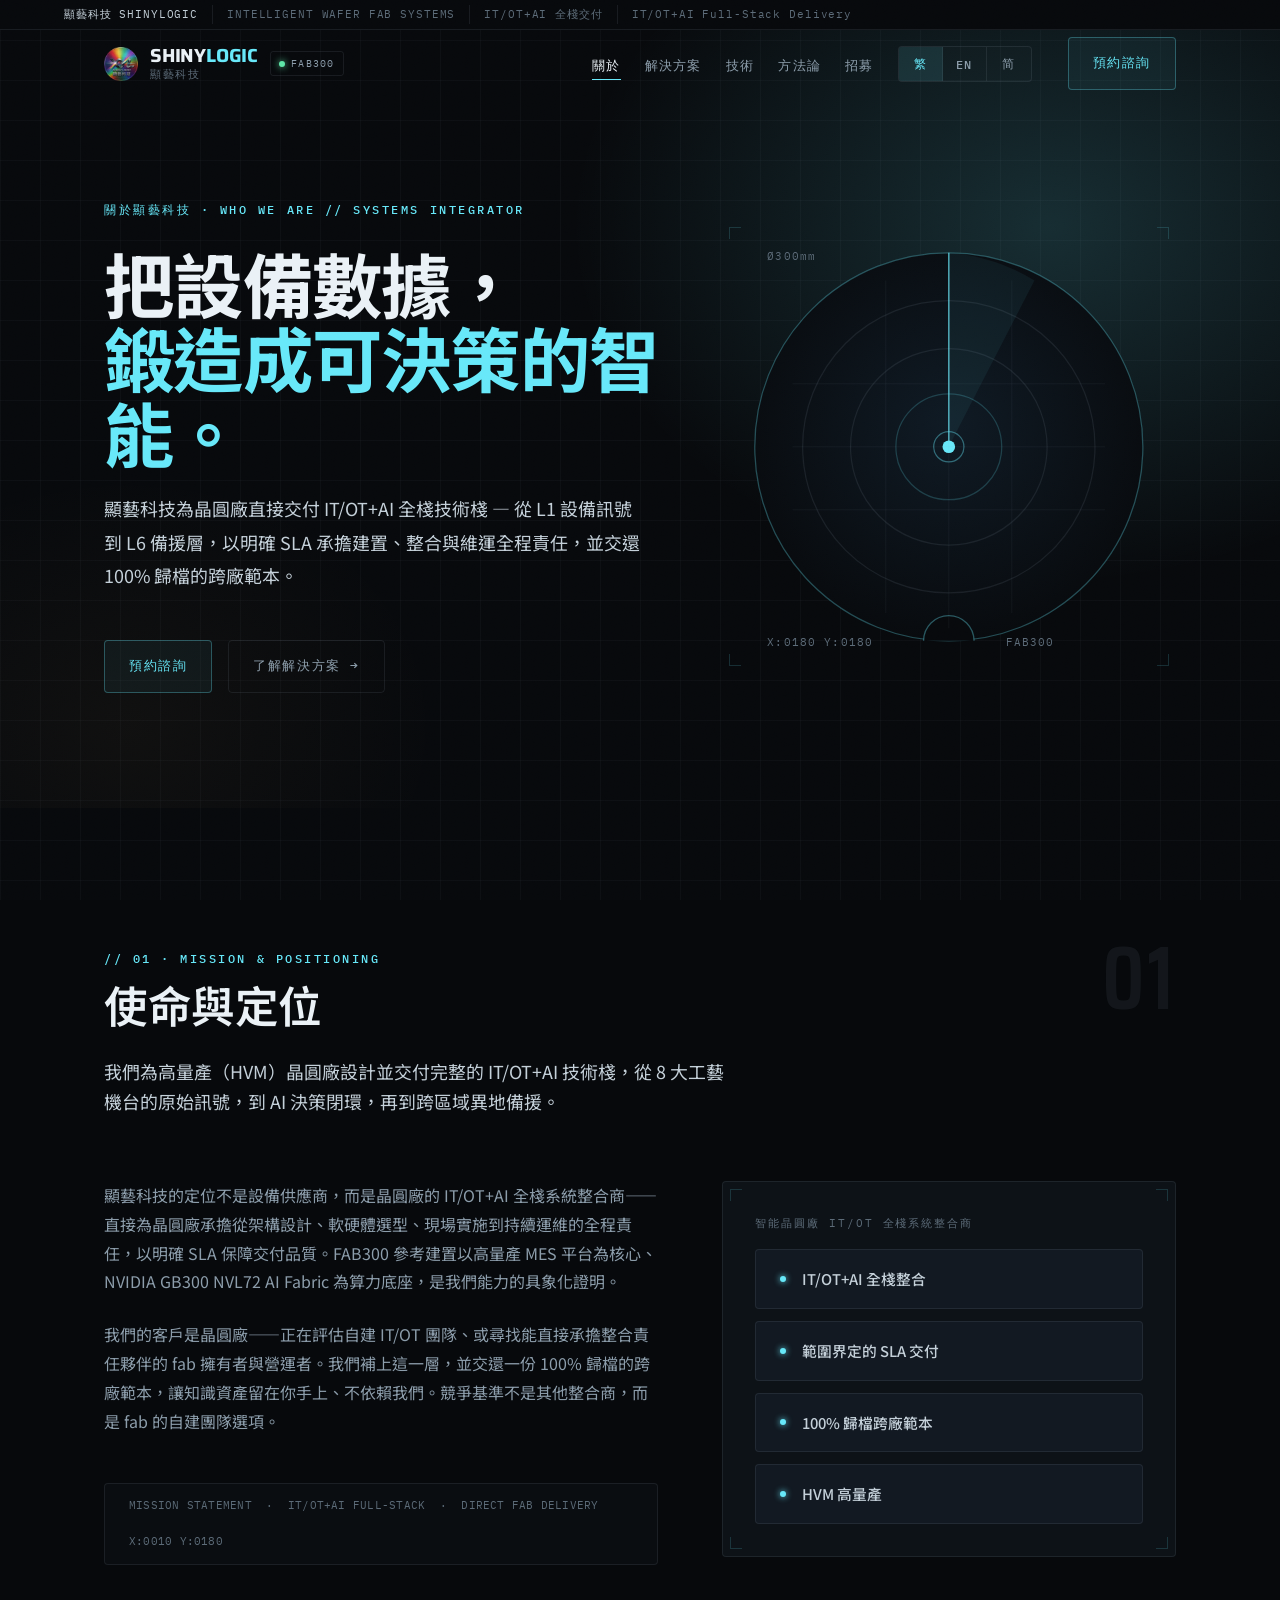
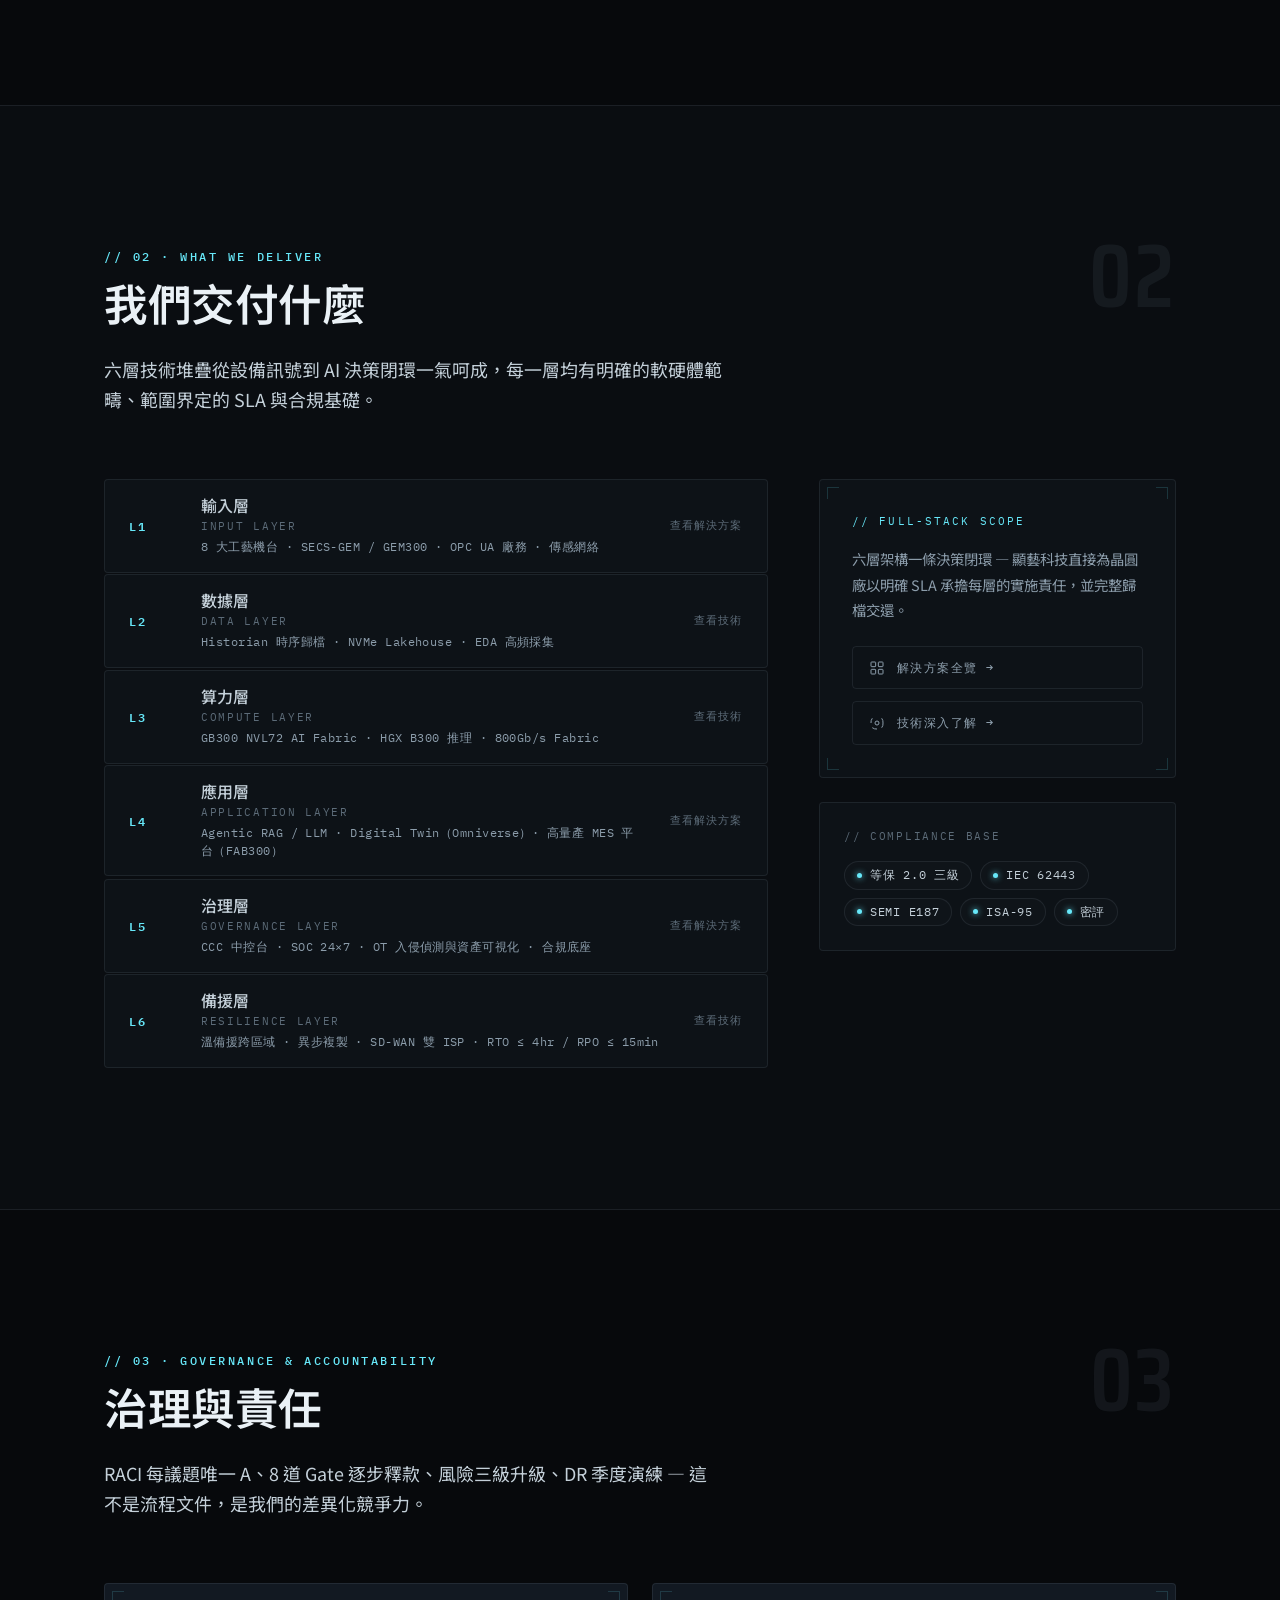
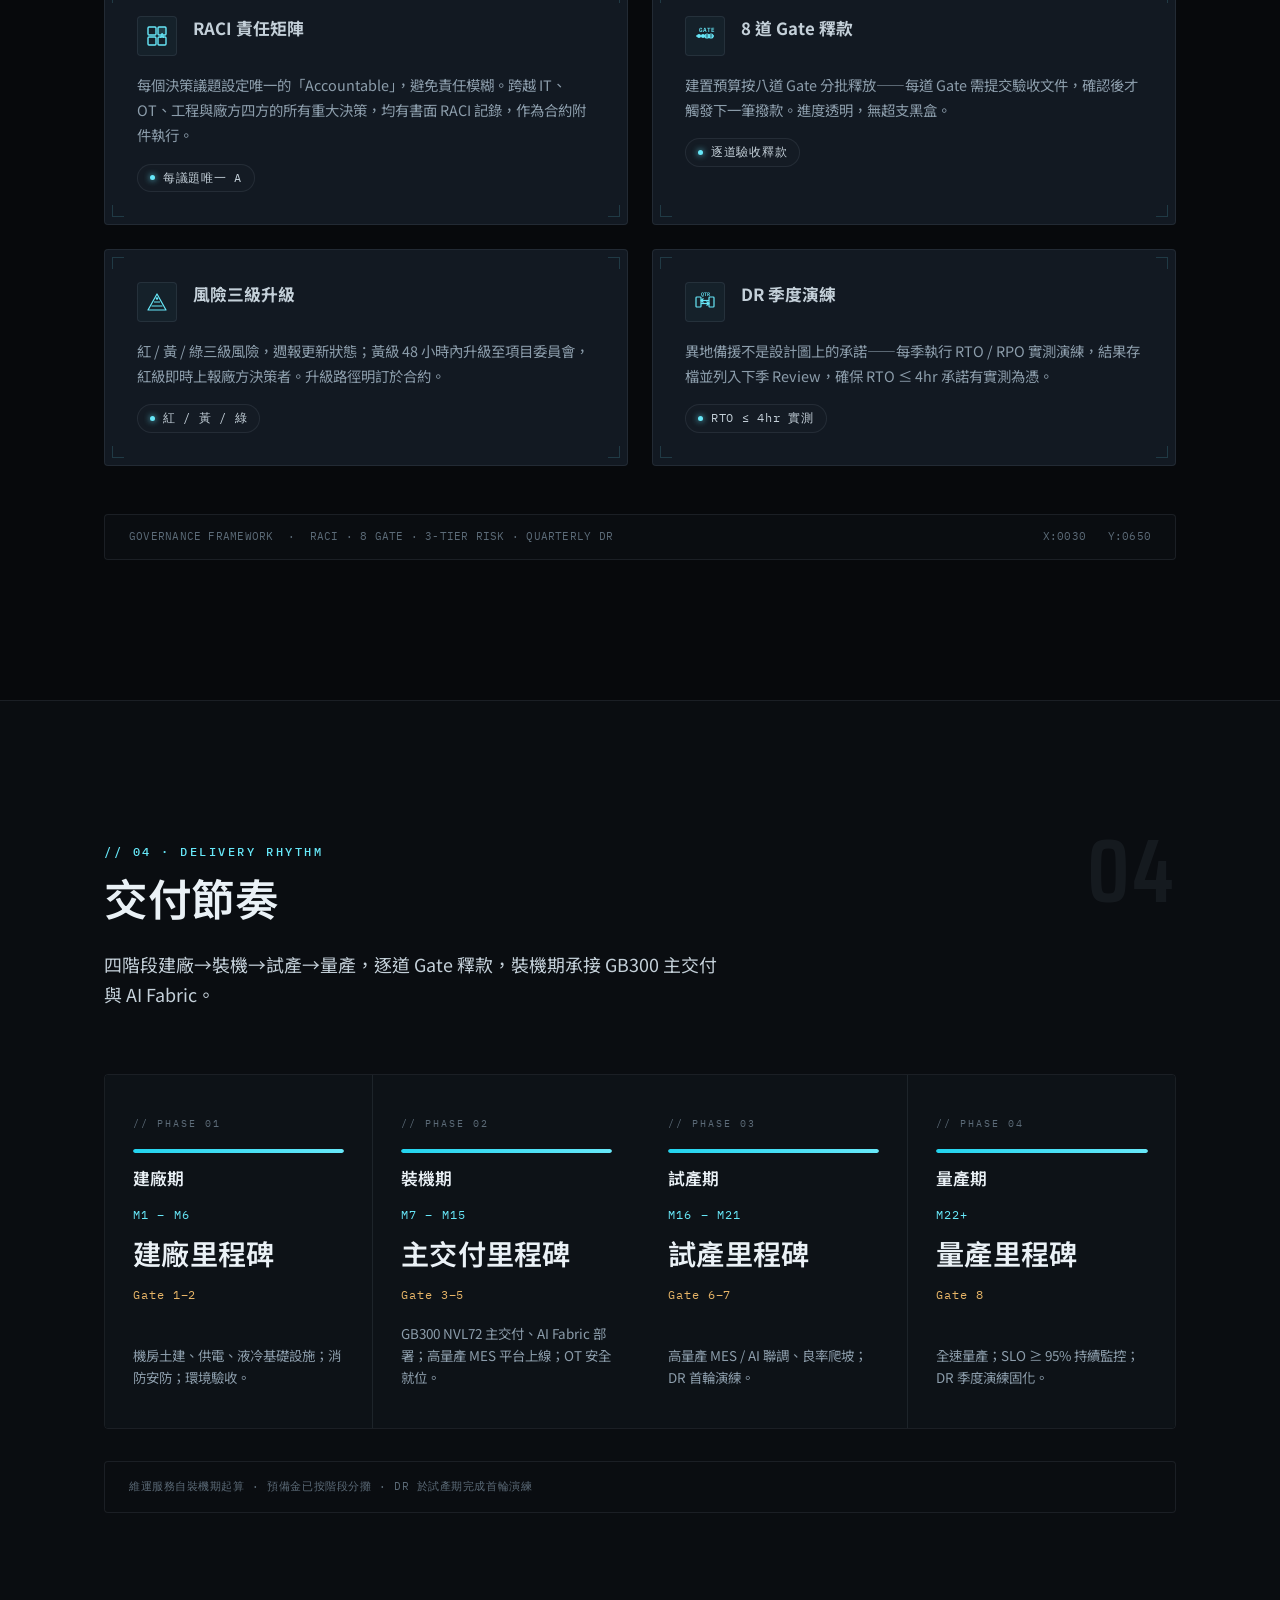
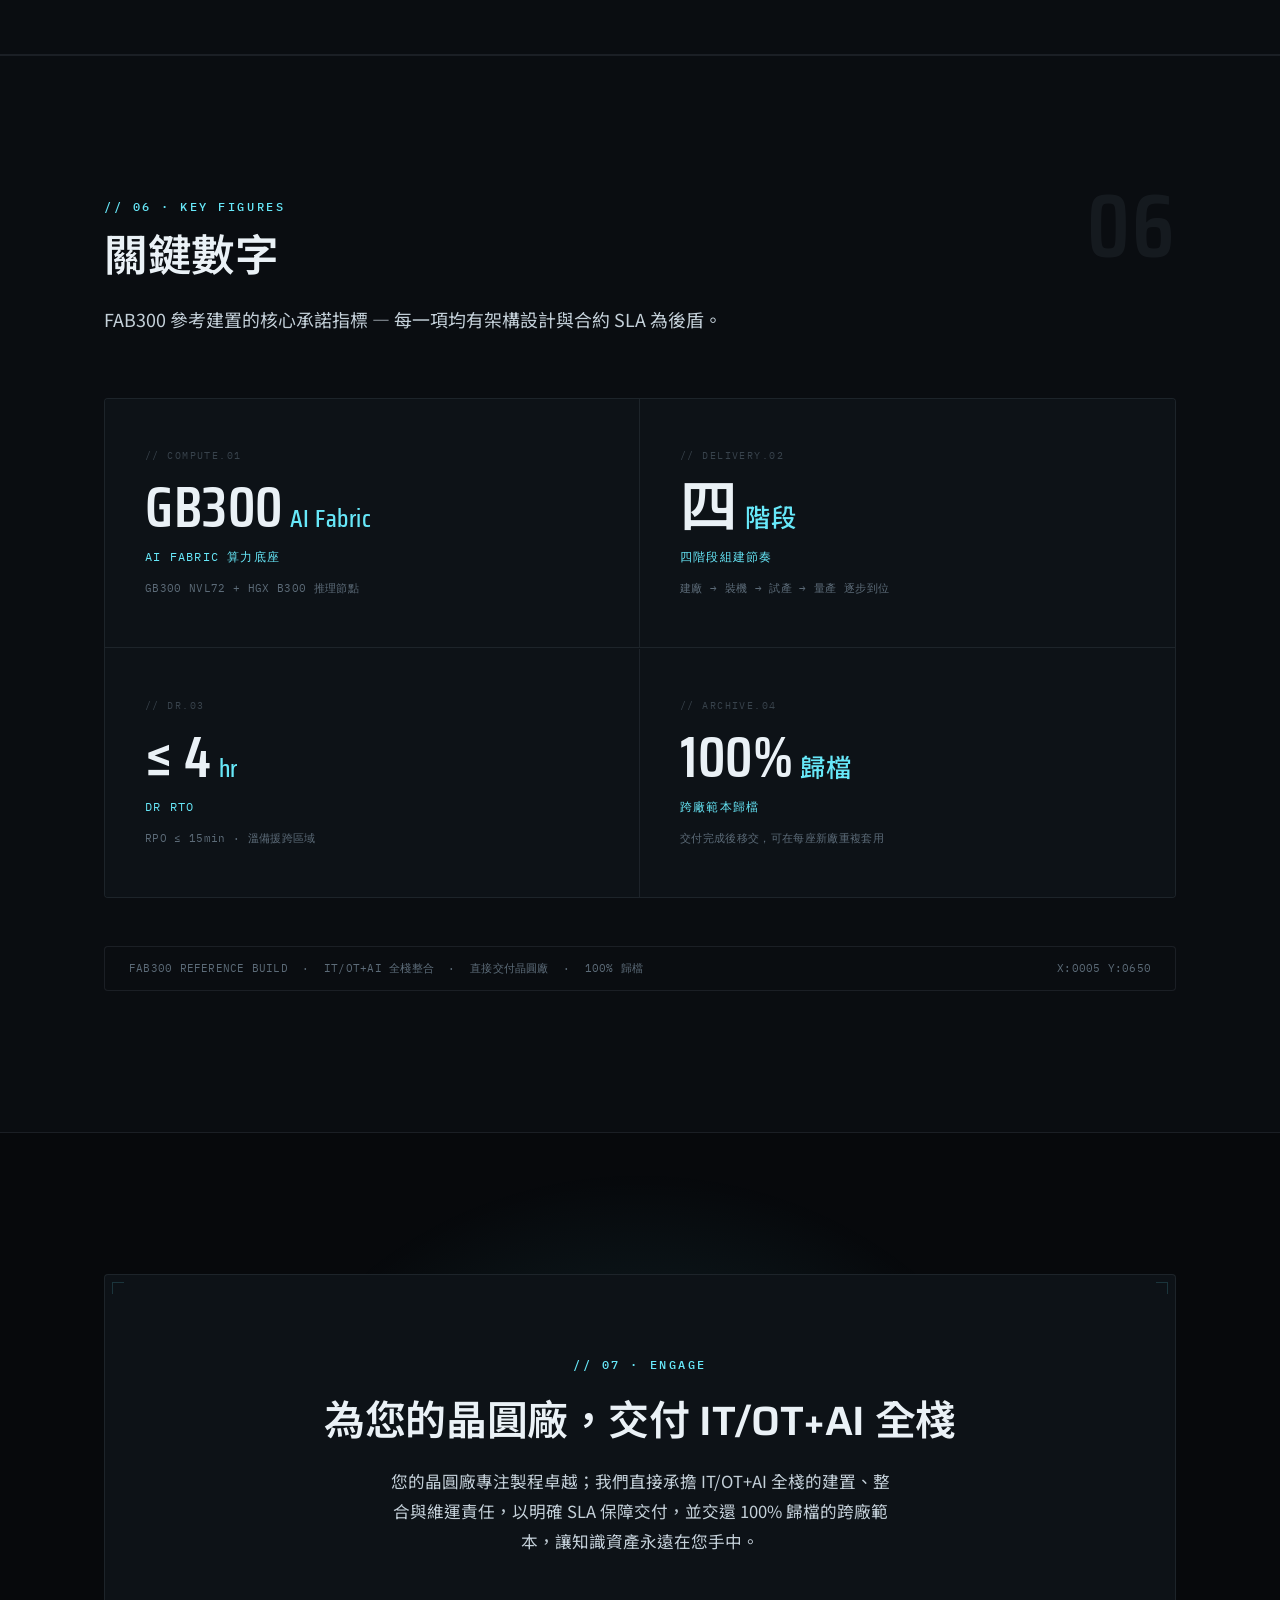
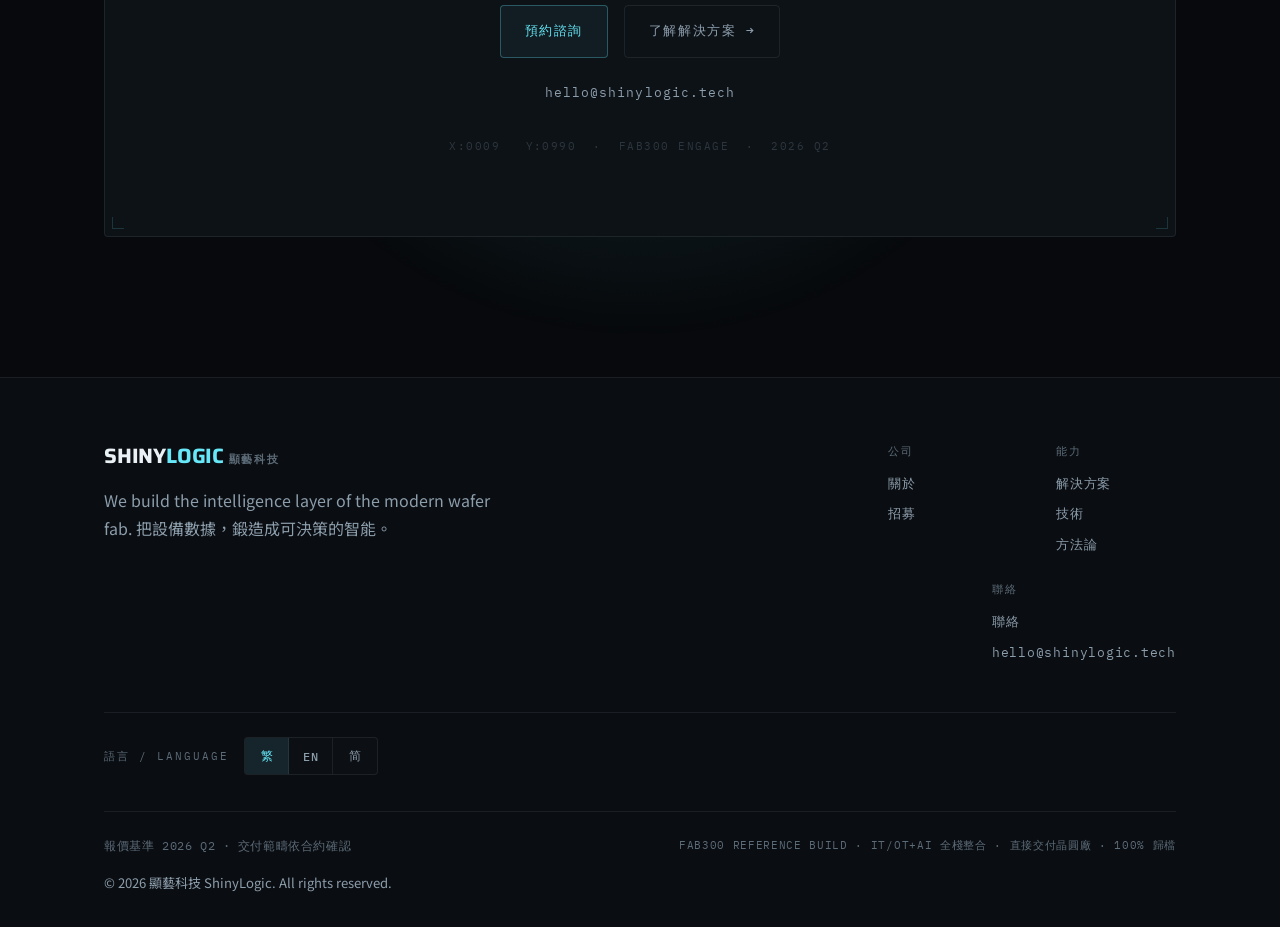
==== commit 44ae7b06: "Homepage hero: full-bleed init.mp4 video background + apply logo.png - Rebuild the homepage hero as " ====
--- a/about.html
+++ b/about.html
@@ -70,6 +70,7 @@
     <nav class="nav" aria-label="主導覽" data-i18n-attr="aria-label:nav.ariaPrimary">
       <div class="nav__inner">
         <a class="brand" href="index.html" aria-label="顯藝科技 ShinyLogic 首頁" data-i18n-attr="aria-label:nav.ariaHome">
+          <picture class="brand__logo" aria-hidden="true"><source srcset="logo.webp" type="image/webp"><img src="logo.png" alt="" width="34" height="34" decoding="async"></picture>
           <span class="brand__col">
             <span class="brand__mark">SHINY<span class="accent">LOGIC</span></span>
             <span class="brand__sub">顯藝科技</span>
--- a/styles.css
+++ b/styles.css
@@ -9636,3 +9636,61 @@
 /* home.css — page-scoped overrides for index.html (.p-home)
    No additional overrides required for the direct-to-fab pivot.
    All layout, typography, and colour rules remain in styles.css. */
+
+/* ============================================================
+   HERO — full-bleed video (init.mp4) + logo brand mark   [hero v3]
+   ============================================================ */
+.hero--video{
+  min-height:clamp(600px, 92svh, 940px);
+  display:flex;
+  align-items:center;
+  padding-bottom:clamp(64px,9vw,120px);
+  background:#07090C url("poster.jpg") center/cover no-repeat; /* fallback when video is hidden */
+}
+.hero__video{
+  position:absolute; inset:0; width:100%; height:100%;
+  object-fit:cover; object-position:center;
+  z-index:0; pointer-events:none;
+}
+.hero__scrim{
+  position:absolute; inset:0; z-index:1; pointer-events:none;
+  background:
+    linear-gradient(100deg, rgba(7,9,12,.95) 0%, rgba(7,9,12,.82) 34%, rgba(7,9,12,.46) 66%, rgba(7,9,12,.30) 100%),
+    linear-gradient(to top, rgba(7,9,12,.92) 0%, rgba(7,9,12,.15) 44%, transparent 72%),
+    linear-gradient(to bottom, rgba(7,9,12,.80) 0%, transparent 17%);
+}
+.hero--video .hero__glow{ z-index:1; }
+.hero--video .hero__grid-overlay{ z-index:1; opacity:.55; }
+.hero--video .hero__inner{ display:block; z-index:2; }
+.hero--video .hero__copy{ max-width:min(760px, 94%); }
+.hero__logo{ display:block; width:clamp(72px,8.5vw,108px); margin-bottom:clamp(18px,2.4vw,30px); }
+.hero__logo img{
+  display:block; width:100%; height:auto;
+  filter:drop-shadow(0 6px 26px rgba(103,232,249,.28)) drop-shadow(0 1px 2px rgba(0,0,0,.6));
+}
+.hero__telemetry{
+  position:absolute; left:0; right:0; bottom:clamp(16px,2.4vw,28px); z-index:2;
+  text-align:center; font-size:.66rem; letter-spacing:.24em; text-transform:uppercase;
+  color:var(--steel); pointer-events:none;
+}
+.hero--video > .tick{ z-index:2; }
+
+/* nav brand logo */
+.brand{ gap:var(--s-3); }
+.brand__logo{ display:inline-flex; align-items:center; flex:none; }
+.brand__logo img{ display:block; width:34px; height:34px; }
+
+@media (max-width:768px){
+  .hero--video{
+    min-height:auto;
+    padding-top:calc(var(--strip-h) + var(--nav-h) + clamp(48px,12vw,90px));
+    padding-bottom:clamp(56px,12vw,90px);
+  }
+  .hero__video{ display:none; }   /* skip the 18MB video on mobile — poster bg shows */
+  .hero__telemetry{ display:none; }
+  .brand__logo img{ width:30px; height:30px; }
+}
+@media (prefers-reduced-motion: reduce){
+  .hero__video{ display:none; }   /* static poster instead of motion */
+  .hero [data-rise]{ animation:none; opacity:1; transform:none; }
+}
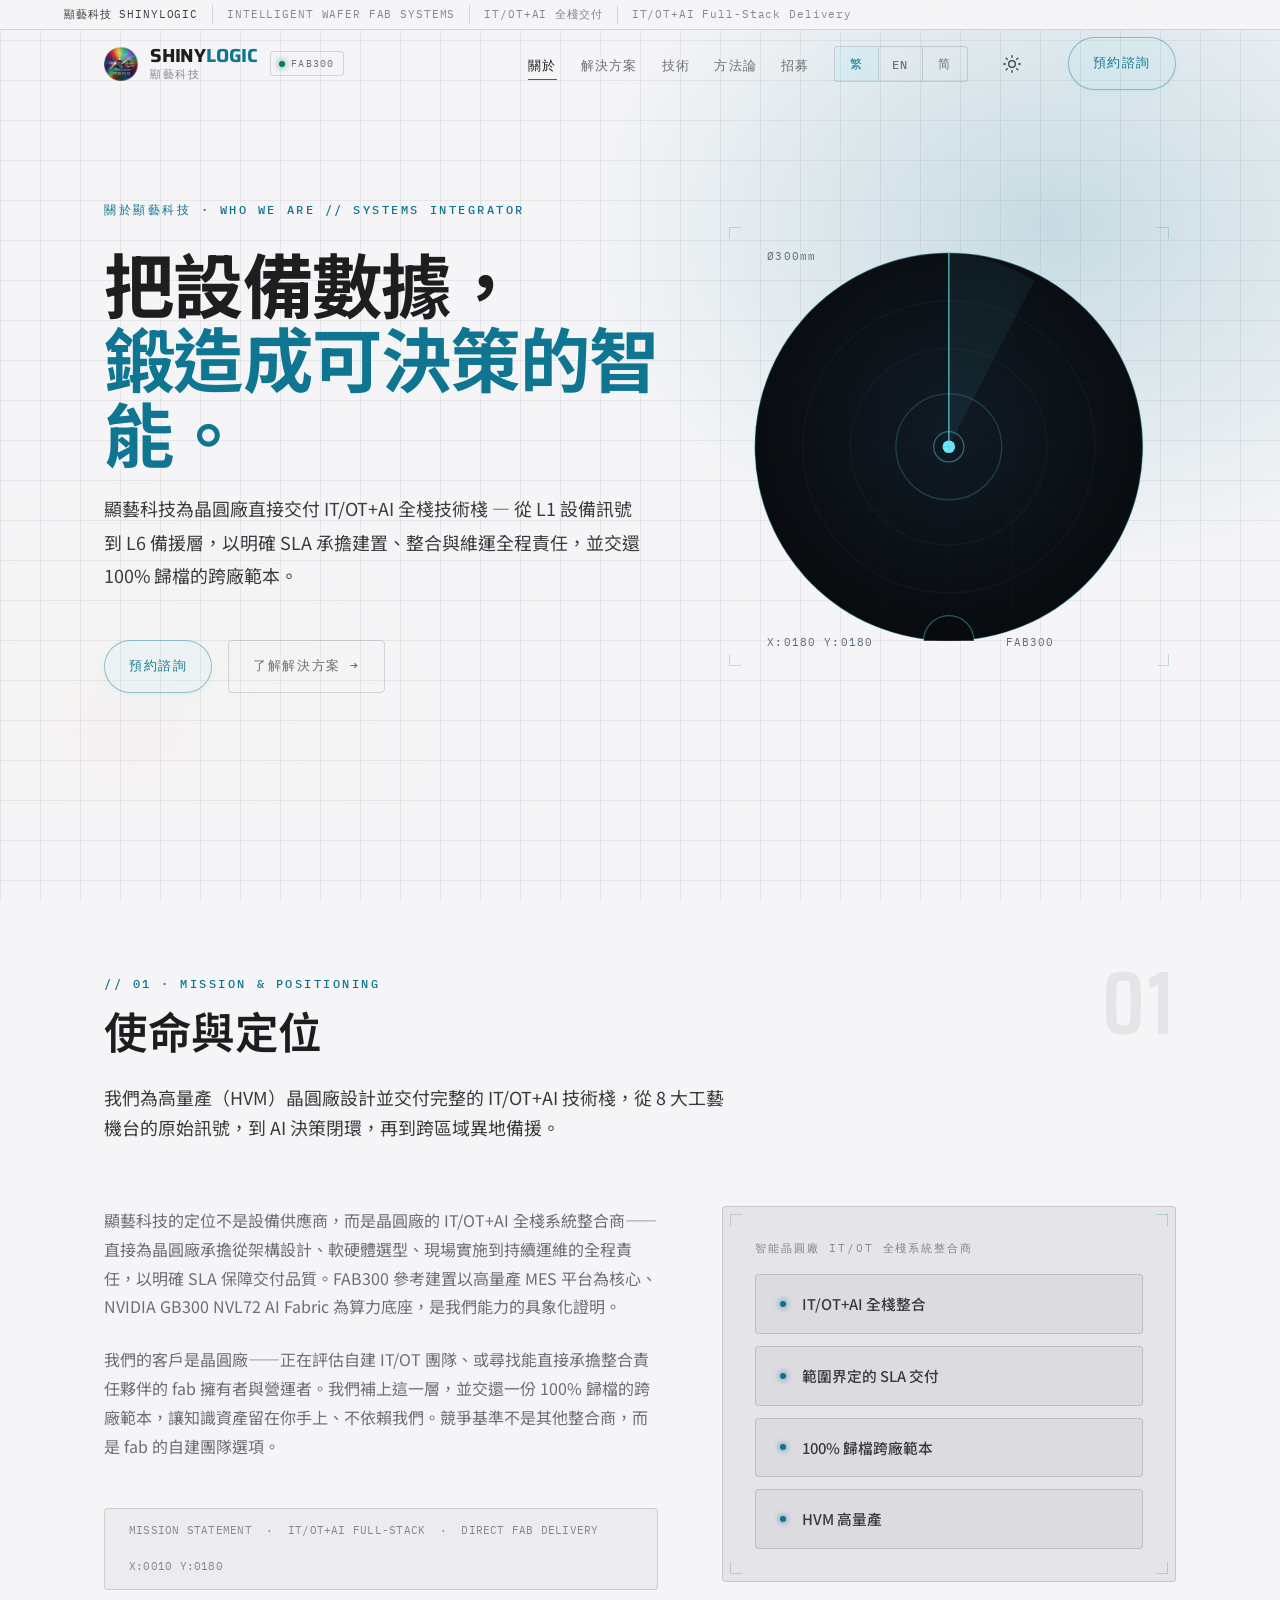
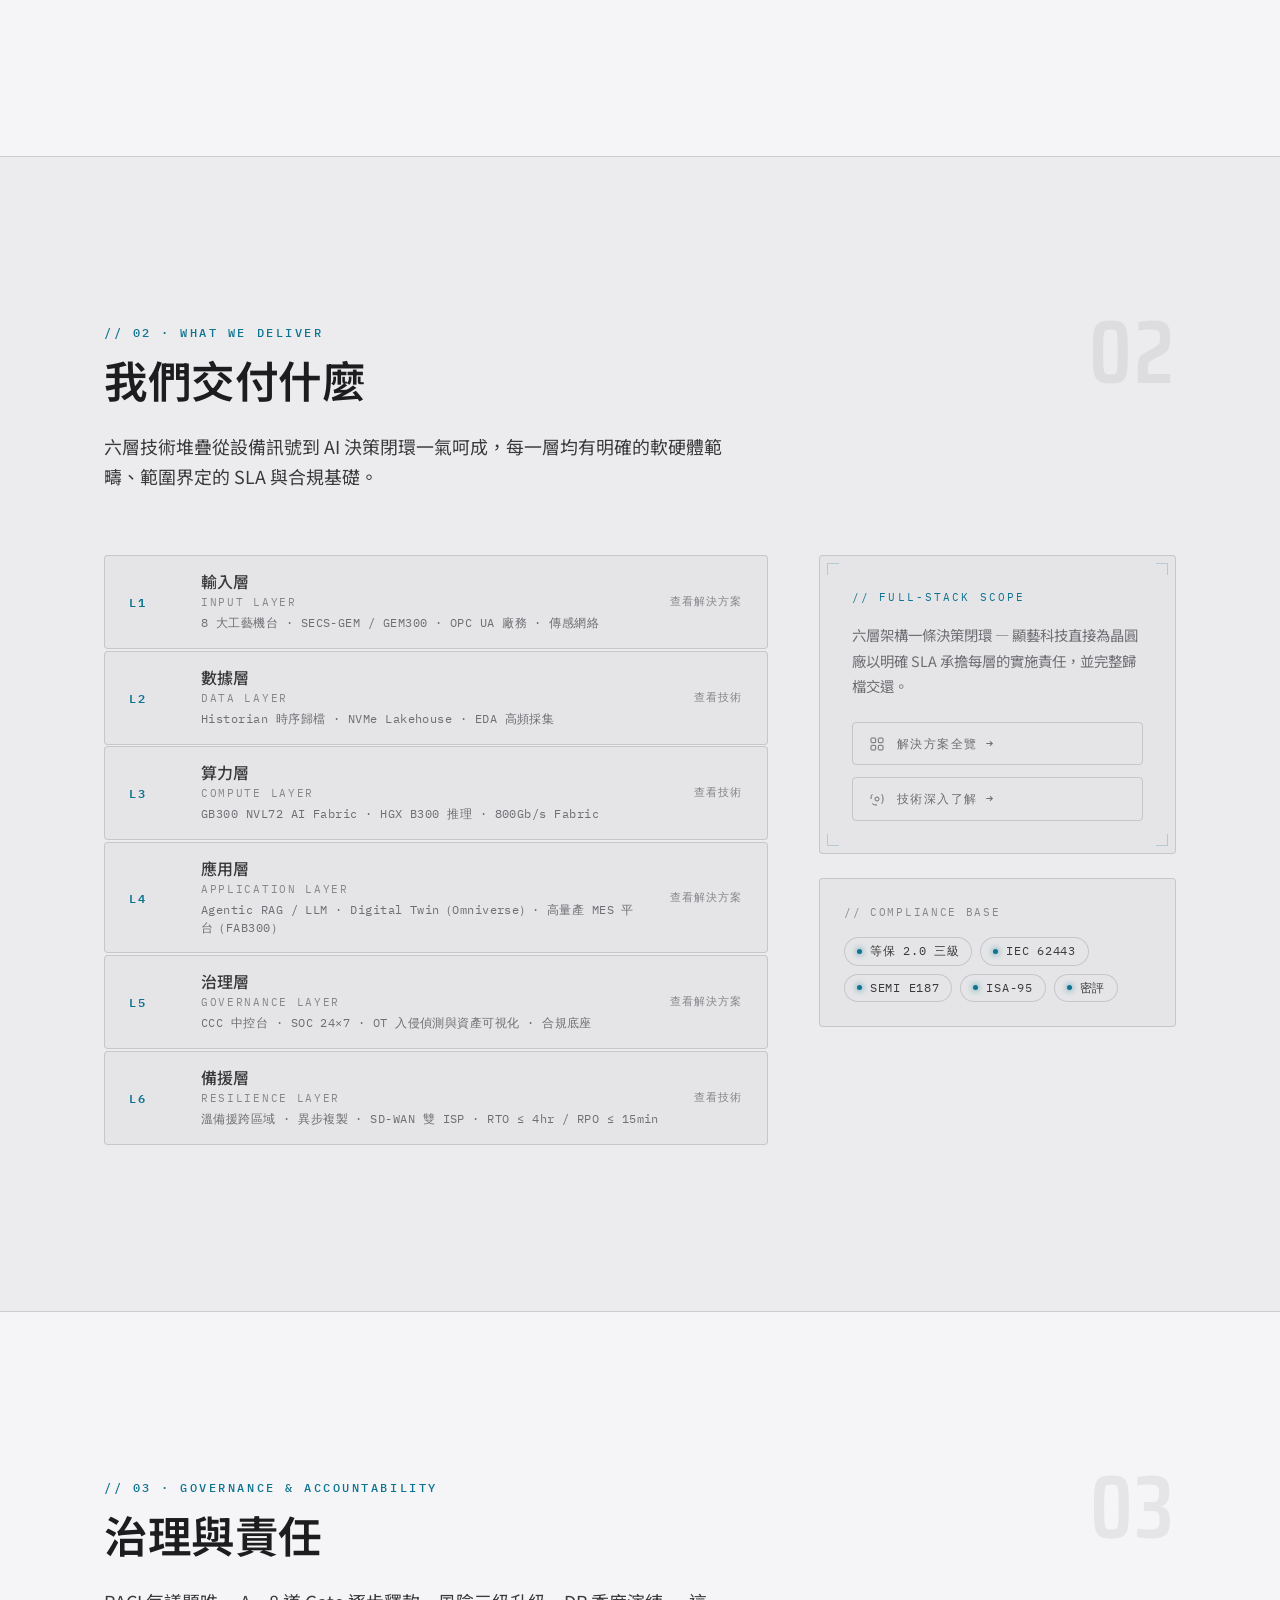
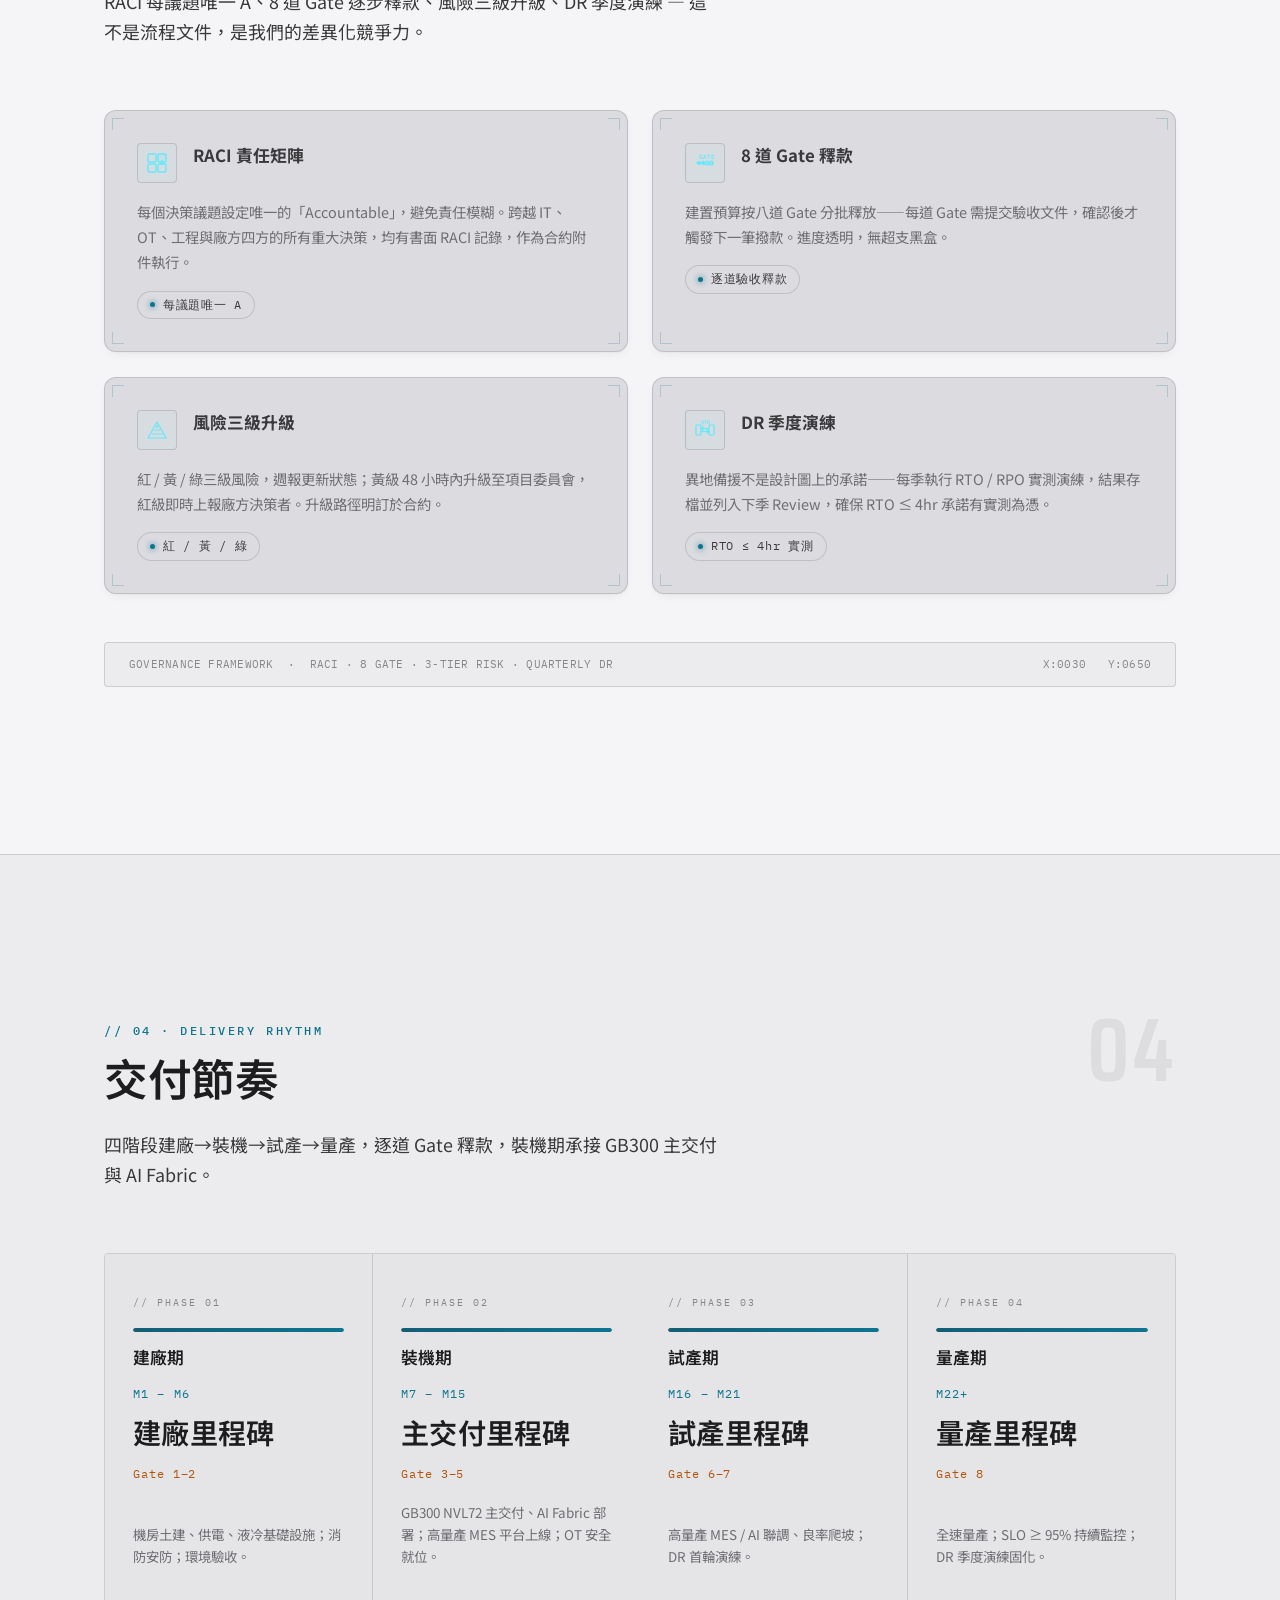
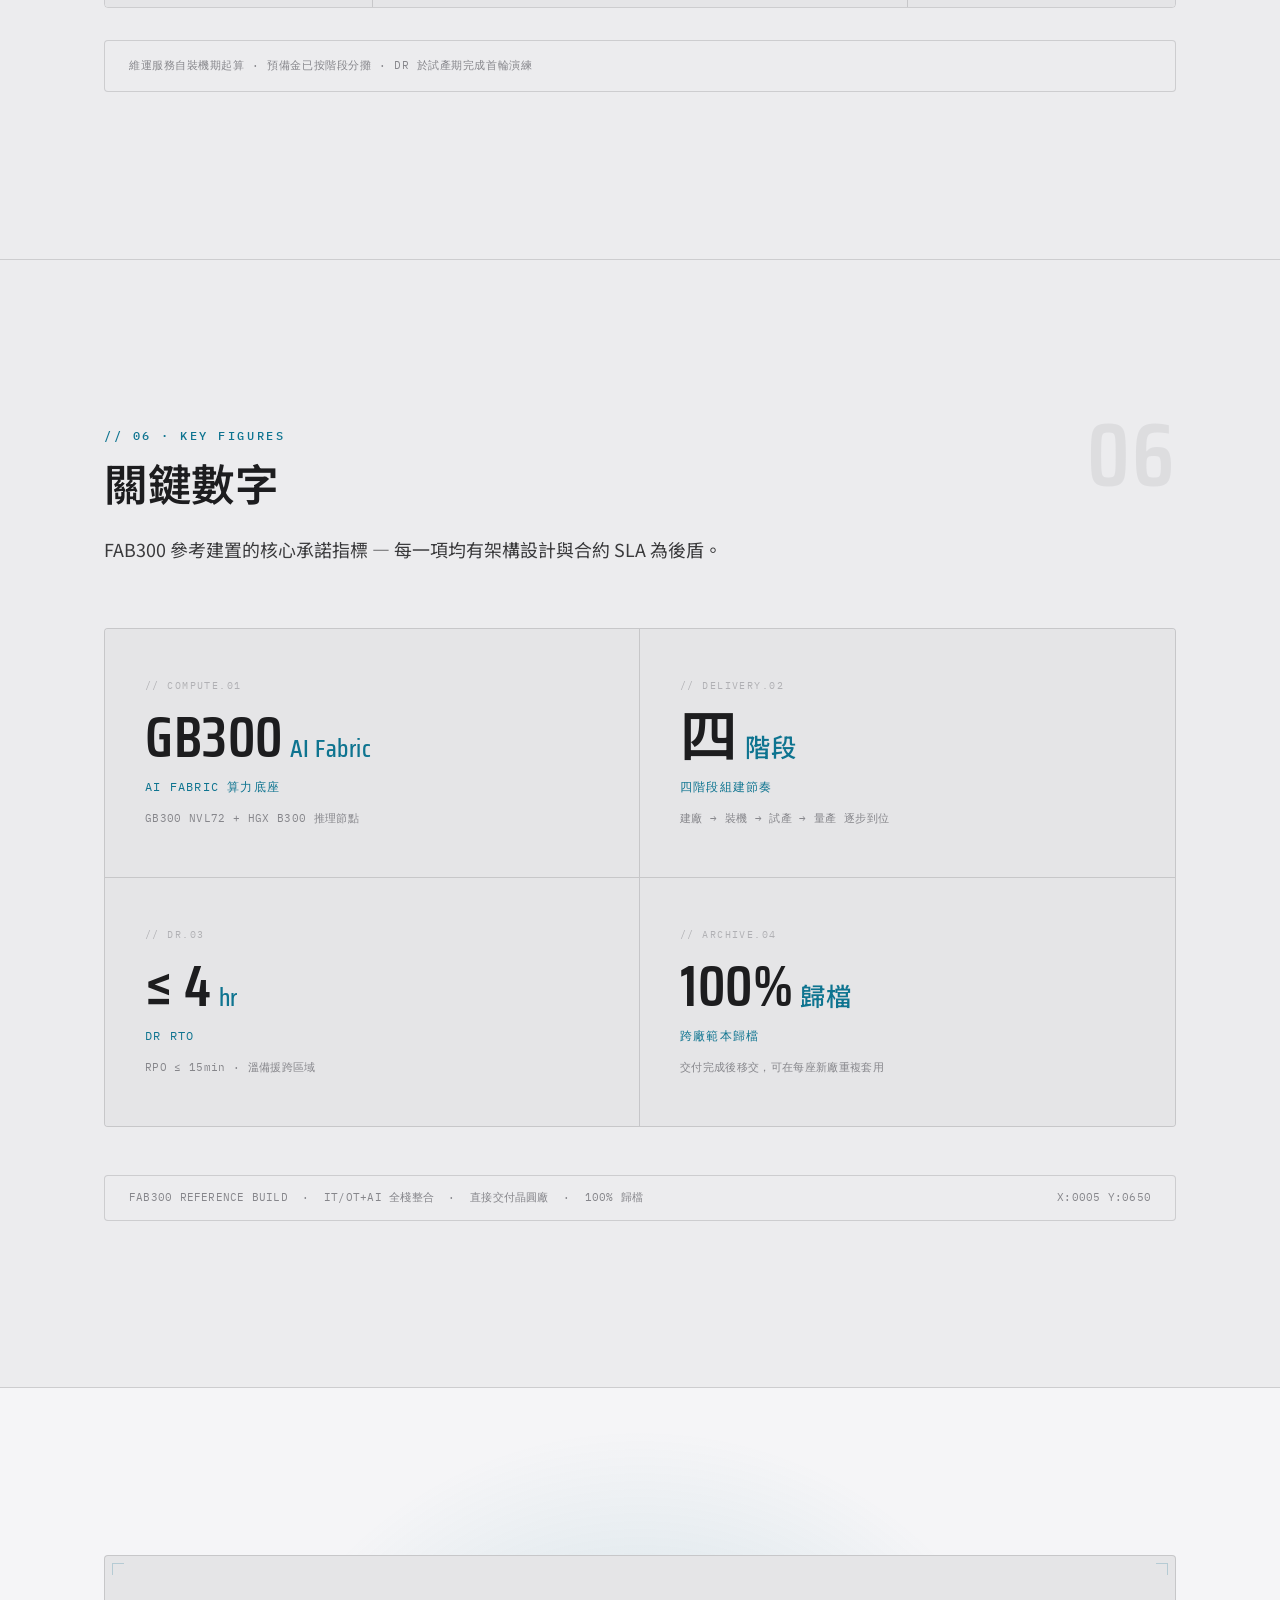
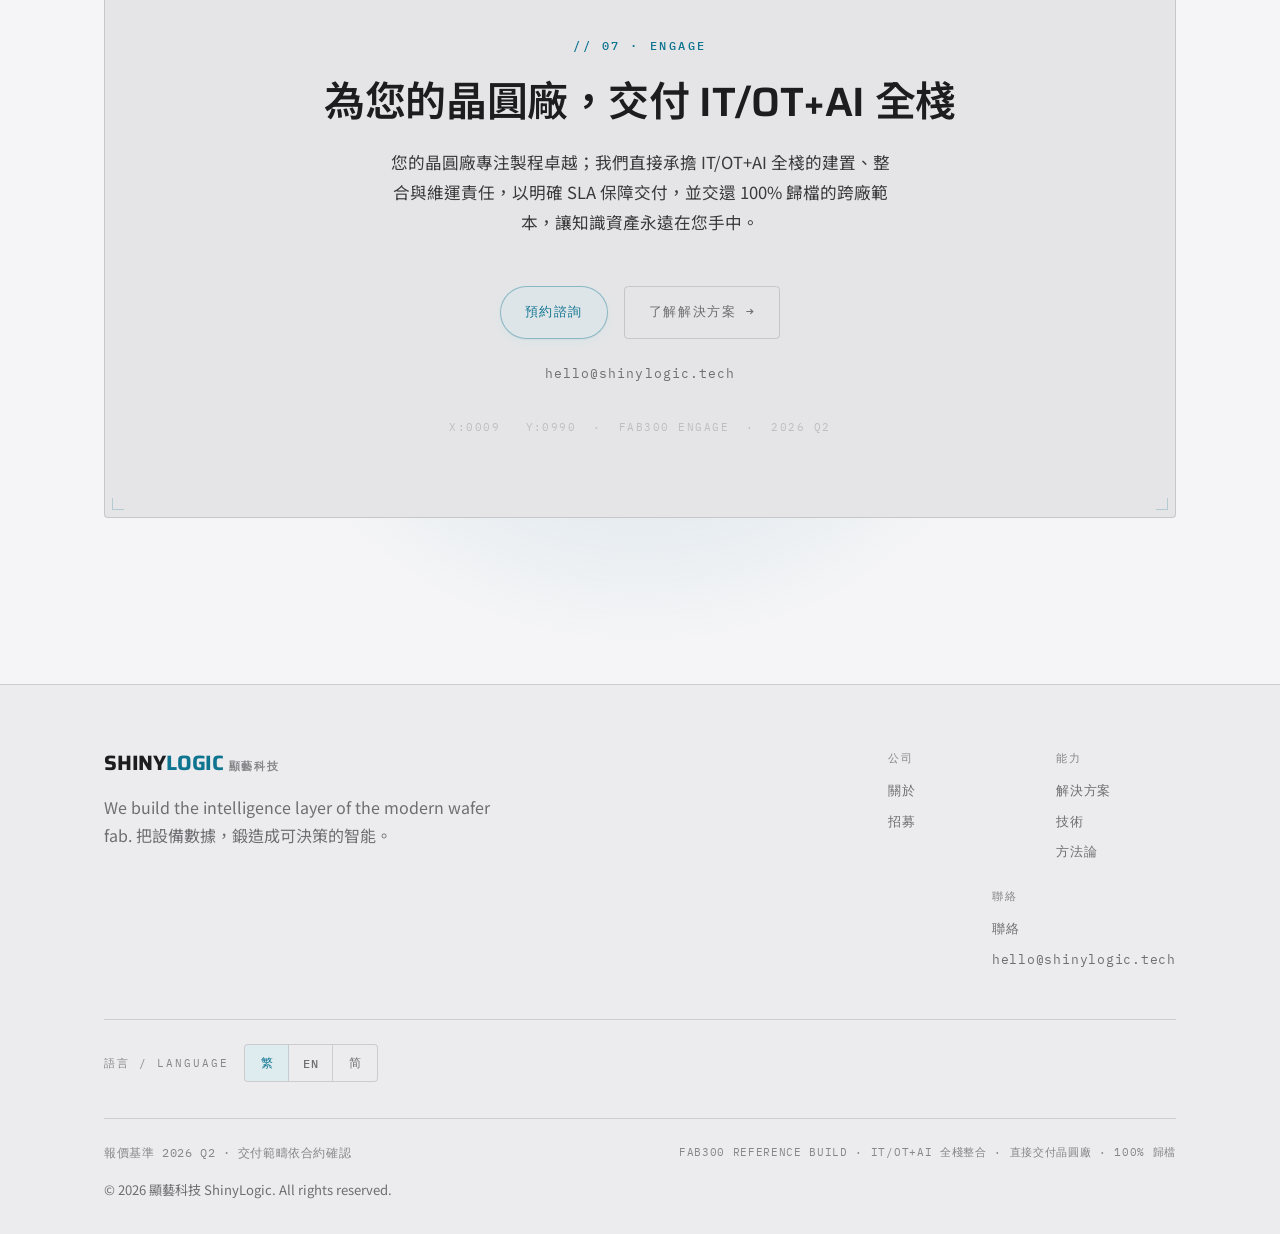
==== commit d8f30390: "Apple-style fusion: dark/light theme toggle + 8 polish elements (append-only) Execute .omo/plans/app" ====
--- a/about.html
+++ b/about.html
@@ -40,6 +40,20 @@
   <link rel="preconnect" href="https://fonts.gstatic.com" crossorigin>
   <link href="https://fonts.googleapis.com/css2?family=IBM+Plex+Mono:wght@400;500;600&family=Noto+Sans+TC:wght@300;400;500;700&family=Saira:wght@300;400;500;600;700;800&family=Saira+Condensed:wght@500;600;700&display=swap" rel="stylesheet">
 
+  <!-- no-FOUC theme script: runs synchronously before paint -->
+  <script>
+    (function() {
+      try {
+        var saved = localStorage.getItem('sl-theme');
+        var prefersLight = window.matchMedia('(prefers-color-scheme: light)').matches;
+        var theme = saved || (prefersLight ? 'light' : 'dark');
+        document.documentElement.setAttribute('data-theme', theme);
+      } catch (e) {
+        document.documentElement.setAttribute('data-theme', 'dark');
+      }
+    })();
+  </script>
+
   <!-- styles -->
   <link rel="stylesheet" href="styles.css">
 
@@ -98,6 +112,18 @@
             </div>
           </li>
 
+          <li class="nav__theme">
+            <button type="button" class="theme-toggle" id="themeToggle" aria-pressed="false" data-i18n-attr="aria-label:theme.toggleAria" aria-controls="">
+              <svg class="theme-toggle__icon theme-toggle__icon--moon" viewBox="0 0 24 24" fill="none" stroke="currentColor" stroke-width="1.6" stroke-linecap="round" stroke-linejoin="round" aria-hidden="true">
+                <path d="M21 12.79A9 9 0 1 1 11.21 3 7 7 0 0 0 21 12.79z"/>
+              </svg>
+              <svg class="theme-toggle__icon theme-toggle__icon--sun" viewBox="0 0 24 24" fill="none" stroke="currentColor" stroke-width="1.6" stroke-linecap="round" stroke-linejoin="round" aria-hidden="true">
+                <circle cx="12" cy="12" r="4"/>
+                <path d="M12 2v2M12 20v2M4.93 4.93l1.41 1.41M17.66 17.66l1.41 1.41M2 12h2M20 12h2M4.93 19.07l1.41-1.41M17.66 6.34l1.41-1.41"/>
+              </svg>
+            </button>
+          </li>
+
           <li><a class="btn btn--primary nav__cta" href="contact.html" data-i18n="cta.plan">預約諮詢 <span class="btn__arrow" aria-hidden="true">→</span></a></li>
         </ul>
 
@@ -119,6 +145,18 @@
       <a href="case-studies.html" data-i18n="nav.cases">方法論</a>
       <!-- ACTIVE? careers -->
       <a href="careers.html" data-i18n="nav.careers">招募</a>
+
+      <div class="nav__mobile-theme">
+        <button type="button" class="theme-toggle theme-toggle--mobile" id="themeToggleMobile" aria-pressed="false" data-i18n-attr="aria-label:theme.toggleAria">
+          <svg class="theme-toggle__icon theme-toggle__icon--moon" viewBox="0 0 24 24" fill="none" stroke="currentColor" stroke-width="1.6" stroke-linecap="round" stroke-linejoin="round" aria-hidden="true">
+            <path d="M21 12.79A9 9 0 1 1 11.21 3 7 7 0 0 0 21 12.79z"/>
+          </svg>
+          <svg class="theme-toggle__icon theme-toggle__icon--sun" viewBox="0 0 24 24" fill="none" stroke="currentColor" stroke-width="1.6" stroke-linecap="round" stroke-linejoin="round" aria-hidden="true">
+            <circle cx="12" cy="12" r="4"/>
+            <path d="M12 2v2M12 20v2M4.93 4.93l1.41 1.41M17.66 17.66l1.41 1.41M2 12h2M20 12h2M4.93 19.07l1.41-1.41M17.66 6.34l1.41-1.41"/>
+          </svg>
+        </button>
+      </div>
 
       <div class="langswitch langswitch--mobile" role="group" aria-label="語言切換" data-i18n-attr="aria-label:lang.aria">
         <button type="button" class="langswitch__btn" data-lang="zh-Hant" aria-pressed="true" lang="zh-Hant">繁</button>
--- a/styles.css
+++ b/styles.css
@@ -403,7 +403,7 @@
   border-bottom:1px solid transparent;
 }
 .nav.is-scrolled{
-  background:rgba(7,9,12,.72);
+  background:var(--nav-bg-scrolled);
   backdrop-filter:blur(14px) saturate(140%);
   -webkit-backdrop-filter:blur(14px) saturate(140%);
   border-bottom-color:var(--line);
@@ -673,7 +673,7 @@
   top:calc(var(--strip-h) + var(--nav-h));
   left:0;right:0;
   z-index:999;
-  background:rgba(10,13,17,.97);
+  background:var(--mobile-panel-bg);
   backdrop-filter:blur(16px);
   -webkit-backdrop-filter:blur(16px);
   border-bottom:1px solid var(--line);
@@ -9694,3 +9694,507 @@
   .hero__video{ display:none; }   /* static poster instead of motion */
   .hero [data-rise]{ animation:none; opacity:1; transform:none; }
 }
+
+/* ===========================================================================
+   === apple-fusion v3 ===
+   Append-only Apple-style polish layer. Reuses existing shared tokens/classes.
+   NEVER redefines the existing --ease or --radius:4px. The 4 new easing curves
+   and 2 new radius tokens are ADDITIONS. Dark color tokens (lines 10-30) are
+   left byte-identical; only [data-theme="light"] introduces light overrides.
+   Always double-write -webkit-backdrop-filter; never transition backdrop-filter.
+   prefers-reduced-motion: reduce must kill all new animation.
+   =========================================================================== */
+
+/* --- Task 2 + 3 + 4 + 5 + 6: foundation tokens (append-only :root) ------- */
+:root{
+  /* Task 2 — Apple easing curves (ADDITIONS; --ease is untouched above) */
+  --ease-decelerate: cubic-bezier(0.22, 1, 0.36, 1);
+  --ease-button: cubic-bezier(0.4, 0, 0.6, 1);
+  --ease-spring: cubic-bezier(0.5, 1.15, 0.4, 1);
+  --ease-sharp: cubic-bezier(0.32, 0.72, 0, 1);
+
+  /* Task 2 — duration tokens */
+  --t-fast: 0.1s;
+  --t-base: 0.24s;
+  --t-slow: 0.32s;
+
+  /* Task 3 — pill + card radii (ADDITIONS; --radius:4px is untouched above) */
+  --radius-card: 12px;
+  --radius-cta: 980px;
+
+  /* Task 4 — semantic surface tokens, DARK values (match existing literals) */
+  --scrim: rgba(7, 9, 12, 0.85);
+  --nav-bg: transparent;
+  --nav-bg-scrolled: rgba(7, 9, 12, 0.72);
+  --mobile-panel-bg: rgba(10, 13, 17, 0.97);
+
+  /* Task 5 — prepend system font stack to --font-display (append-only
+     redefinition; later :root declaration wins via the cascade, so this
+     prepends Apple/system fonts without an in-place edit. SF Pro renders
+     natively on Apple devices — NO @font-face is added, per licensing). */
+  --font-display: -apple-system, BlinkMacSystemFont, "SF Pro Display", "Segoe UI", Roboto, "Helvetica Neue", "Saira", "Noto Sans TC", system-ui, sans-serif;
+
+  /* Task 6 — opt into native light/dark UA rendering */
+  color-scheme: light dark;
+}
+
+/* Task 6 — explicit per-theme color-scheme (fixes axe-core dark contrast
+   false-positives: axe-core#4608, #3605) */
+[data-theme="dark"]{ color-scheme: dark; }
+[data-theme="light"]{ color-scheme: light; }
+
+/* --- Task 7: light-mode color tokens (19 color + 4 semantic) ------------- */
+/* WCAG-AA verified on the light surfaces (e.g. --cyan #0E7490 on #F5F5F7).
+   Dark theme is NOT touched here — only light overrides live in this block. */
+[data-theme="light"]{
+  --ink-900: #F5F5F7;
+  --ink-850: #ECECEE;
+  --ink-800: #E5E5E7;
+  --ink-700: #DCDCE0;
+  --ink-600: #D0D0D5;
+  --text: #1D1D1F;
+  --mist: #3A3A3C;
+  --fog: #6E6E73;
+  --steel: #86868B;
+  --cyan: #0E7490;       /* WCAG-AA (original #67E8F9 was only ~1.4:1 on light) */
+  --cyan-bright: #0891B2;
+  --cyan-deep: #155E75;
+  --gold: #B45309;       /* deepened to hold contrast on light */
+  --good: #047857;
+  --line: rgba(60, 60, 67, 0.18);
+  --line-bright: rgba(14, 116, 144, 0.40);
+  --grid: rgba(60, 60, 67, 0.08);
+  --glow-cyan: rgba(14, 116, 144, 0.20);
+  /* semantic surface tokens — light (--nav-bg stays transparent) */
+  --scrim: rgba(245, 245, 247, 0.85);
+  --nav-bg-scrolled: rgba(245, 245, 247, 0.72);
+  --mobile-panel-bg: rgba(245, 245, 247, 0.97);
+}
+
+/* --- Task 13: frosted-glass nav on scroll -------------------------------- */
+/* Higher-specificity additions over the base .nav.is-scrolled (line ~405).
+   backdrop-filter itself is NOT transitioned (GPU-costly); only
+   background-color / border-color animate, on the Apple decelerate curve. */
+.nav{
+  transition: background-color var(--t-slow) var(--ease-decelerate),
+              border-color var(--t-slow) var(--ease-decelerate);
+}
+.nav.is-scrolled{
+  background: var(--nav-bg-scrolled);
+  -webkit-backdrop-filter: blur(16px) saturate(180%);
+  backdrop-filter: blur(16px) saturate(180%);
+  border-bottom-color: var(--line);
+  transition: background-color var(--t-slow) var(--ease-decelerate),
+              border-color var(--t-slow) var(--ease-decelerate);
+}
+
+/* --- Task 14: CTA pill radius + button curve + refined shadow ------------ */
+/* .btn--ghost keeps the industrial --radius:4px; only primary becomes a pill.
+   Existing cyan->gold hover color logic is preserved (only motion + shadow). */
+.btn{
+  transition: color var(--t-base) var(--ease-button),
+              border-color var(--t-base) var(--ease-button),
+              background-color var(--t-base) var(--ease-button),
+              box-shadow var(--t-base) var(--ease-button),
+              transform var(--t-base) var(--ease-button);
+}
+.btn--primary{
+  border-radius: var(--radius-cta);
+  box-shadow: 0 1px 2px rgba(0, 0, 0, 0.04),
+              0 4px 12px -2px rgba(103, 232, 249, 0.10);
+}
+.btn--primary:hover{
+  transform: translateY(-1px);
+  box-shadow: 0 2px 4px rgba(0, 0, 0, 0.06),
+              0 8px 24px -4px rgba(103, 232, 249, 0.18),
+              0 0 0 1px rgba(103, 232, 249, 0.30);
+}
+.btn--primary:active{
+  transform: translateY(0);
+  box-shadow: 0 1px 2px rgba(0, 0, 0, 0.06) inset;
+}
+
+/* --- Task 15: card floating feel + spring hover ------------------------- */
+/* Only the base .card is touched; the ~13 card subclasses inherit. Reticle
+   corner ticks (.tick--*) are untouched. Existing 4px hover lift kept. */
+.card{
+  border-radius: var(--radius-card);
+  box-shadow: 0 1px 2px rgba(0, 0, 0, 0.03),
+              0 4px 12px -4px rgba(0, 0, 0, 0.08);
+  transition: transform var(--t-slow) var(--ease-spring),
+              border-color var(--t-slow) var(--ease-spring),
+              background-color var(--t-slow) var(--ease-spring),
+              box-shadow var(--t-slow) var(--ease-spring);
+}
+.card:hover{
+  transform: translateY(-4px);
+  box-shadow: 0 4px 8px rgba(0, 0, 0, 0.06),
+              0 16px 32px -8px rgba(0, 0, 0, 0.16);
+}
+.card--reticle{
+  border-radius: var(--radius-card);
+}
+
+/* --- Task 16: whitespace rhythm (roomier section padding) --------------- */
+/* The --sec-pad token is untouched; this v3 .section override adds breathing
+   room without editing per-section classes. */
+.section{
+  padding-top: clamp(96px, 13vw, 192px);
+  padding-bottom: clamp(96px, 13vw, 192px);
+}
+
+/* --- Wave 3 reduced-motion guard: kill the new card/button motion ------- */
+@media (prefers-reduced-motion: reduce){
+  .nav,
+  .nav.is-scrolled,
+  .btn,
+  .btn--primary,
+  .card{
+    transition: none;
+  }
+  .btn--primary:hover,
+  .btn--primary:active,
+  .card:hover{
+    transform: none;
+  }
+}
+
+/* --- Task 20: override .reveal entrance curve to --ease-decelerate ------- */
+/* Higher specificity via later-in-source wins over styles.css:357. Duration
+   tightened from 0.7s to var(--t-slow) (0.32s) for the snappier Apple feel.
+   The existing will-change and is-in trigger are left intact. */
+.reveal{
+  transition: opacity var(--t-slow) var(--ease-decelerate),
+              transform var(--t-slow) var(--ease-decelerate);
+}
+
+/* --- Task 21: .nav__mobile as a bottom-anchored sheet (CSS-only) -------- */
+/* JS contract unchanged: #navMobile id, .is-open class, aria-expanded all
+   keep working. Only presentation moves from a top dropdown to a bottom sheet
+   that springs up from translateY(100%). */
+.nav__mobile{
+  position: fixed;
+  bottom: 0;
+  left: 0;
+  right: 0;
+  top: auto;               /* override existing top: calc(strip + nav) */
+  height: auto;
+  max-height: 100dvh;      /* handle iOS Safari address bar */
+  border-radius: 16px 16px 0 0;
+  transform: translateY(100%);
+  transition: transform var(--t-slow) var(--ease-spring),
+              opacity var(--t-base) var(--ease-spring);
+}
+.nav__mobile.is-open{
+  transform: translateY(0);
+}
+.nav__mobile::before{
+  content: '';
+  position: absolute;
+  top: 8px;
+  left: 50%;
+  transform: translateX(-50%);
+  width: 36px;
+  height: 4px;
+  border-radius: 2px;
+  background: var(--steel);
+  opacity: 0.5;
+}
+
+/* --- Task 22: Springboard tap/press feel + >=44px touch targets -------- */
+.nav__mobile a,
+.nav__mobile .langswitch__btn,
+.nav__mobile .theme-toggle{
+  min-height: 44px;        /* Apple HIG touch target */
+  display: flex;
+  align-items: center;
+  transition: background-color var(--t-base) var(--ease-button),
+              transform var(--t-base) var(--ease-spring);
+}
+.nav__mobile a:active,
+.nav__mobile .langswitch__btn:active,
+.nav__mobile .theme-toggle:active{
+  transform: scale(0.97);
+  background-color: var(--line);
+}
+.nav__mobile a:hover,
+.nav__mobile .langswitch__btn:hover,
+.nav__mobile .theme-toggle:hover{
+  background-color: var(--ink-700);
+}
+
+/* --- Wave 5 reduced-motion guard: kill the new sheet/springboard motion - */
+@media (prefers-reduced-motion: reduce){
+  .reveal,
+  .nav__mobile,
+  .nav__mobile a,
+  .nav__mobile .langswitch__btn,
+  .nav__mobile .theme-toggle{
+    transition: none;
+  }
+  .nav__mobile a:active,
+  .nav__mobile .langswitch__btn:active,
+  .nav__mobile .theme-toggle:active{
+    transform: none;
+  }
+}
+
+/* --- Task 23: forced-colors (Windows High Contrast) safety net --------- */
+@media (forced-colors: active){
+  .nav{ border: 1px solid CanvasText; }
+  .nav.is-scrolled{
+    background: Canvas;
+    -webkit-backdrop-filter: none;
+    backdrop-filter: none;
+  }
+  .btn--primary{ border: 2px solid CanvasText; box-shadow: none; }
+  .card{ border: 1px solid CanvasText; box-shadow: none; }
+  .theme-toggle{ border: 1px solid CanvasText; }
+}
+
+/* === Task 31: focus / cursor / selection polish ========================== */
+/* Global :focus-visible ring on the brand cyan; keyboard users see it,
+   mouse users do not (:focus:not(:focus-visible) suppresses it). Reuses
+   --cyan (flips per theme via the Task 7 light block) and --ease-button. */
+:focus-visible{
+  outline: 2px solid var(--cyan);
+  outline-offset: 2px;
+  border-radius: inherit;
+  transition: outline-offset .12s var(--ease-button),
+              outline-color .12s var(--ease-button);
+}
+:focus:not(:focus-visible){ outline: none; }
+
+/* Cursor hints on all interactive elements (existing .btn / .s-arch__header
+   pointer rules are preserved; these only add coverage). */
+.nav__link, .langswitch__btn, .theme-toggle, .s-arch__header,
+.p-contact .s-form__select, .s-direct__val a,
+a:not([class*="btn"]){
+  cursor: pointer;
+}
+
+/* Apple-style selection color that flips per theme. */
+[data-theme="dark"] ::selection,
+[data-theme="dark"] ::-moz-selection{
+  background: rgba(103, 232, 249, 0.30);
+  color: var(--text);
+}
+[data-theme="light"] ::selection,
+[data-theme="light"] ::-moz-selection{
+  background: rgba(14, 116, 144, 0.25);
+  color: var(--text);
+}
+
+/* Mobile bottom-sheet: contain overscroll so iOS pull-to-refresh does not
+   fire while the sheet is open (additive to the Task 21 sheet). */
+.nav__mobile.is-open{ overscroll-behavior: contain; }
+
+/* --- Task 31 reduced-motion guard: kill the focus-ring transition -------- */
+@media (prefers-reduced-motion: reduce){
+  :focus-visible{ transition: none; }
+}
+
+/* === Task 32: form micro-states (contact.html) =========================== */
+/* CSS only — the IIFE #6 lifecycle JS lives in script.js (HTML agent).
+   Soft 8px input radius + animated focus underline drawn via background-size
+   (no backdrop-filter transition; safe). */
+.p-contact .s-form__input,
+.p-contact .s-form__select,
+.p-contact .s-form__textarea{
+  border-radius: 8px;
+  background-color: var(--ink-900);
+  background-image: linear-gradient(var(--cyan), var(--cyan));
+  background-position: 50% 100%;
+  background-size: 0% 2px;
+  background-repeat: no-repeat;
+  transition: background-size var(--t-slow) var(--ease-decelerate),
+              border-color var(--t-base) var(--ease-button),
+              box-shadow var(--t-base) var(--ease-button);
+}
+.p-contact .s-form__input:focus,
+.p-contact .s-form__select:focus,
+.p-contact .s-form__textarea:focus{
+  background-size: 100% 2px;
+}
+
+/* Invalid state: warm gold border (on-brand, not red). */
+.p-contact .s-form__input:invalid:not(:placeholder-shown),
+.p-contact .s-form__textarea:invalid:not(:placeholder-shown){
+  border-color: rgba(231, 181, 103, 0.55);
+  box-shadow: 0 0 0 2px rgba(231, 181, 103, 0.10);
+}
+
+/* Submit button: disabled / submitting state. */
+.btn--primary[disabled],
+.btn--primary.is-submitting{
+  opacity: 0.6;
+  cursor: not-allowed;
+  pointer-events: none;
+}
+
+/* Success confirm: smooth opacity/transform reveal. */
+.p-contact .s-form__confirm{
+  display: flex;
+  opacity: 0;
+  visibility: hidden;
+  transform: translateY(8px);
+  transition: opacity var(--t-slow) var(--ease-decelerate),
+              transform var(--t-slow) var(--ease-decelerate),
+              visibility var(--t-slow);
+}
+.p-contact .s-form__confirm.is-visible{
+  opacity: 1;
+  visibility: visible;
+  transform: none;
+}
+
+/* --- Task 32 reduced-motion guard: kill the new form-state motion -------- */
+@media (prefers-reduced-motion: reduce){
+  .p-contact .s-form__input,
+  .p-contact .s-form__select,
+  .p-contact .s-form__textarea,
+  .p-contact .s-form__confirm{
+    transition: none;
+  }
+}
+
+/* === Task 33: print stylesheet as brand artifact ========================= */
+/* Fully isolated from screen styles. Turns any page into ink-saving,
+   serif-bodied reference collateral with a wafer watermark + mono footer. */
+@media print{
+  /* Hide non-essential UI / brand motion layers. */
+  .nav, .nav__mobile, .footer, .hero__video, .hero__scrim,
+  .hero__grid-overlay, .hero__glow, .hero__telemetry,
+  .theme-toggle, .grain, .scroll-progress,
+  .wafer-scan, .s-arch__body::before{ display: none !important; }
+
+  /* Ink-saving white surface regardless of active theme. */
+  body, html{ background: #fff !important; color: #000 !important; }
+  [data-theme="light"] body,
+  [data-theme="dark"] body{ background: #fff !important; }
+
+  /* Body switches to serif — the one place serif appears, signaling
+     "document". */
+  body{ font-family: "Noto Serif TC", "Times New Roman", serif; line-height: 1.5; }
+
+  /* Reset transforms / parallax (no motion in print). */
+  .hero__inner, .reveal{ transform: none !important; opacity: 1 !important; }
+
+  /* Links: print the resolved URL after the text. */
+  a{ color: #000 !important; text-decoration: underline; }
+  a[href^="http"]::after,
+  a[href^="/"]::after{
+    content: " (" attr(href) ")";
+    font-size: 0.8em;
+    word-break: break-all;
+  }
+  a[href^="#"]::after,
+  a[href^="mailto:"]::after{ content: ""; }
+
+  /* Cards: clean borders, no shadow, avoid page breaks inside. */
+  .card, .panel, .risk-card, .p-sol__block{
+    background: #fff !important;
+    border: 1px solid #ccc !important;
+    box-shadow: none !important;
+    break-inside: avoid;
+    page-break-inside: avoid;
+  }
+
+  /* Wafer motif watermark, top-right of each page (8% ink). Falls back to
+     no image when --wafer-svg-url is undefined. */
+  body::after{
+    content: '';
+    position: fixed;
+    top: 1cm;
+    right: 1cm;
+    width: 3cm;
+    height: 3cm;
+    background-image: var(--wafer-svg-url, none);
+    background-size: contain;
+    background-repeat: no-repeat;
+    opacity: 0.08;
+    z-index: -1;
+    pointer-events: none;
+  }
+
+  /* Re-purpose .footer as a mono telemetry footer. */
+  .footer{ display: block !important; }
+  .footer::after{
+    content: "顯藝科技 SHINYLOGIC · FAB300 REFERENCE BUILD · " attr(data-print-url);
+    display: block;
+    margin-top: 1cm;
+    padding-top: 0.5cm;
+    border-top: 1px solid #000;
+    font-family: "IBM Plex Mono", monospace;
+    font-size: 9pt;
+    text-align: center;
+    color: #000;
+  }
+
+  /* Page geometry. */
+  @page{ margin: 2cm; size: A4; }
+  @page :first{ margin-top: 3cm; }
+}
+
+/* === Task 9 follow-up: theme-toggle button + icon visibility =============
+   The desktop (.theme-toggle) and mobile (.theme-toggle--mobile) buttons ship
+   two inline SVGs each (moon + sun). Without these rules both icons render at
+   once and the desktop button keeps default UA chrome. Mapping per plan T9:
+   moon = "switch to light" (shown in dark mode); sun = "switch to dark"
+   (shown in light mode). Appends only; never redefines dark tokens.
+   ======================================================================== */
+.theme-toggle{
+  display: inline-flex;
+  align-items: center;
+  justify-content: center;
+  width: 40px;
+  height: 40px;
+  padding: 0;
+  border: none;
+  border-radius: 50%;
+  background: transparent;
+  color: var(--mist);
+  -webkit-appearance: none;
+  appearance: none;
+  cursor: pointer;
+  transition: background-color var(--t-base) var(--ease-button),
+              color var(--t-base) var(--ease-button),
+              transform var(--t-base) var(--ease-spring);
+}
+.theme-toggle:hover{
+  color: var(--text);
+  background: var(--line);
+}
+.theme-toggle:active{
+  transform: scale(0.94);
+}
+.theme-toggle__icon{
+  display: none;
+  width: 20px;
+  height: 20px;
+}
+/* Show one icon per theme. Default (no attr present) acts as dark. */
+[data-theme="dark"] .theme-toggle__icon--moon,
+:root:not([data-theme="light"]) .theme-toggle__icon--moon{
+  display: block;
+}
+[data-theme="light"] .theme-toggle__icon--sun{
+  display: block;
+}
+
+/* === Task 17 follow-up: light-mode hero scrim override ===================
+   The hero scrim keeps literal dark gradients for the default (dark) theme.
+   Light mode needs a light scrim so the hero copy stays legible and the
+   presentation matches the rest of the light theme. Append-only override. */
+[data-theme="light"] .hero__scrim{
+  background:
+    linear-gradient(100deg, rgba(245,245,247,.95) 0%, rgba(245,245,247,.82) 34%, rgba(245,245,247,.46) 66%, rgba(245,245,247,.30) 100%),
+    linear-gradient(to top, rgba(245,245,247,.92) 0%, rgba(245,245,247,.15) 44%, transparent 72%),
+    linear-gradient(to bottom, rgba(245,245,247,.80) 0%, transparent 17%);
+}
+
+/* === Task 9 follow-up reduced-motion guard for the toggle ================ */
+@media (prefers-reduced-motion: reduce){
+  .theme-toggle{ transition: none; }
+  .theme-toggle:active{ transform: none; }
+}
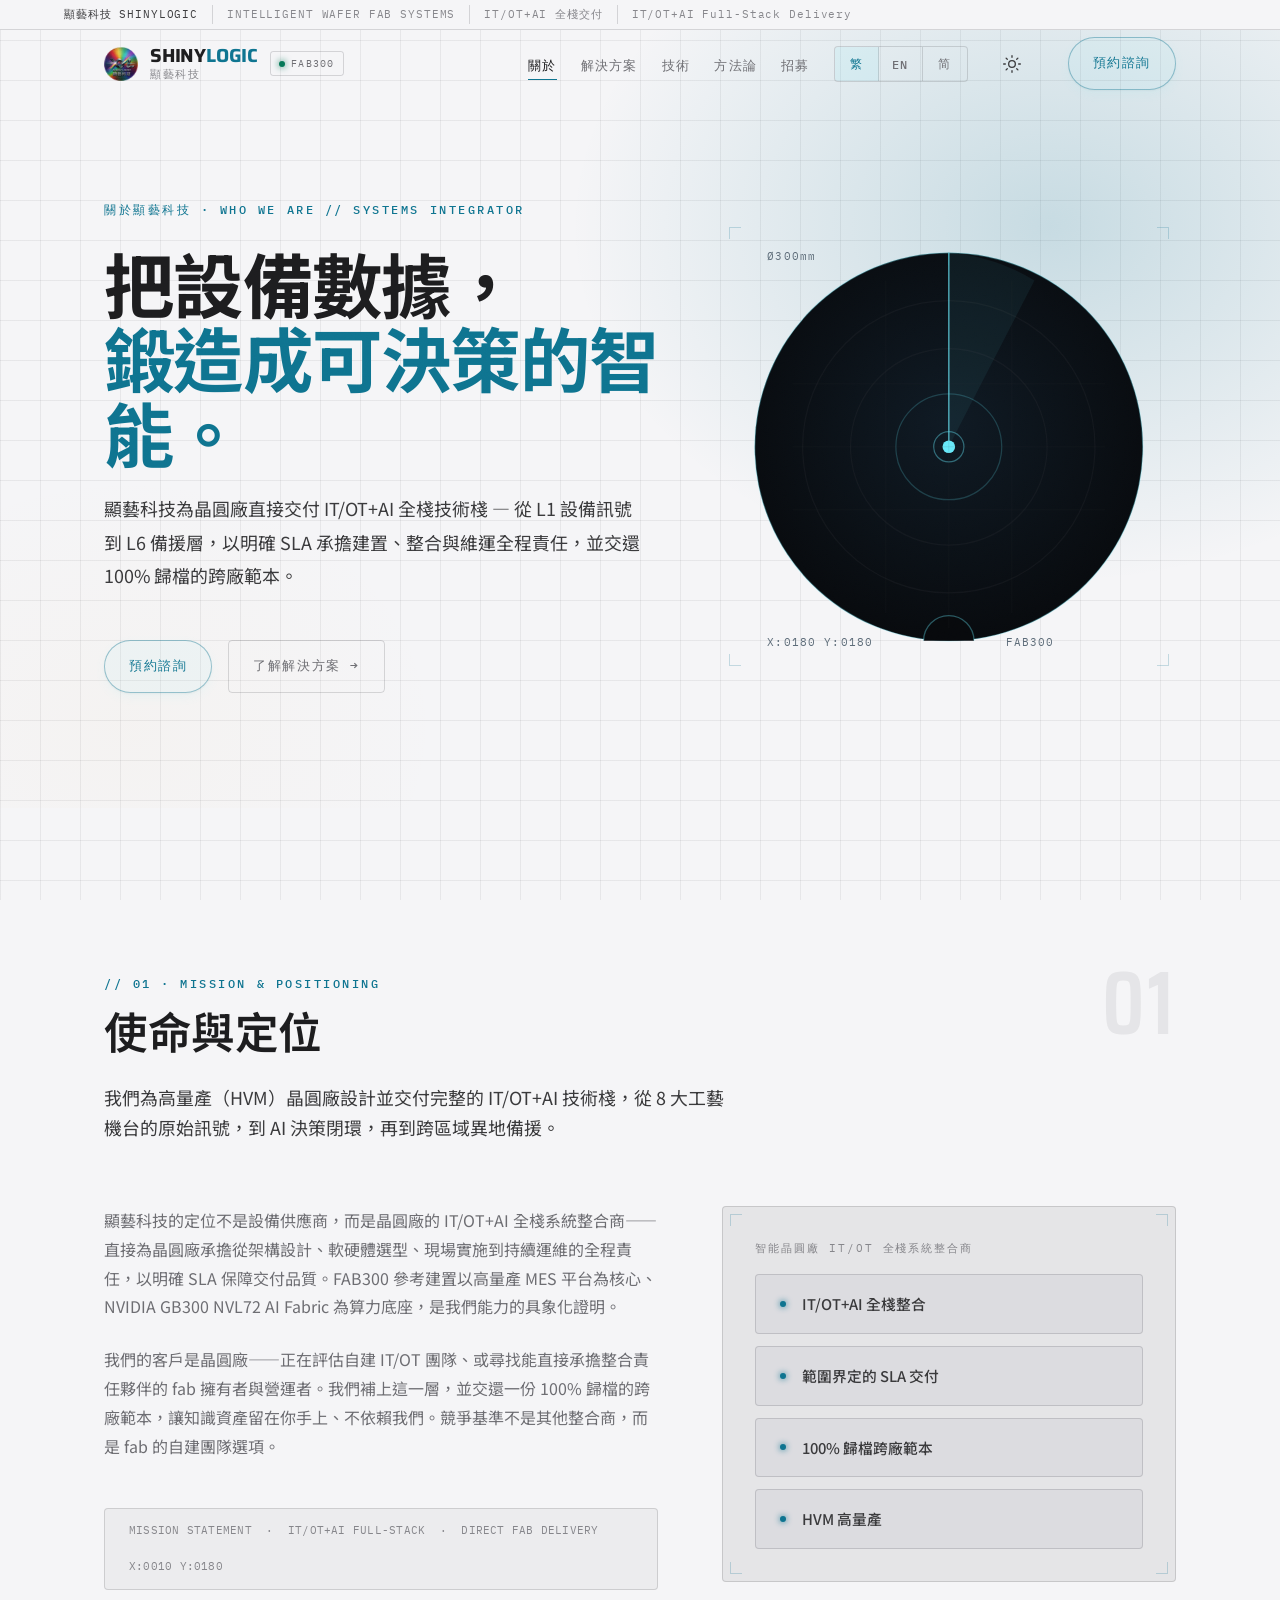
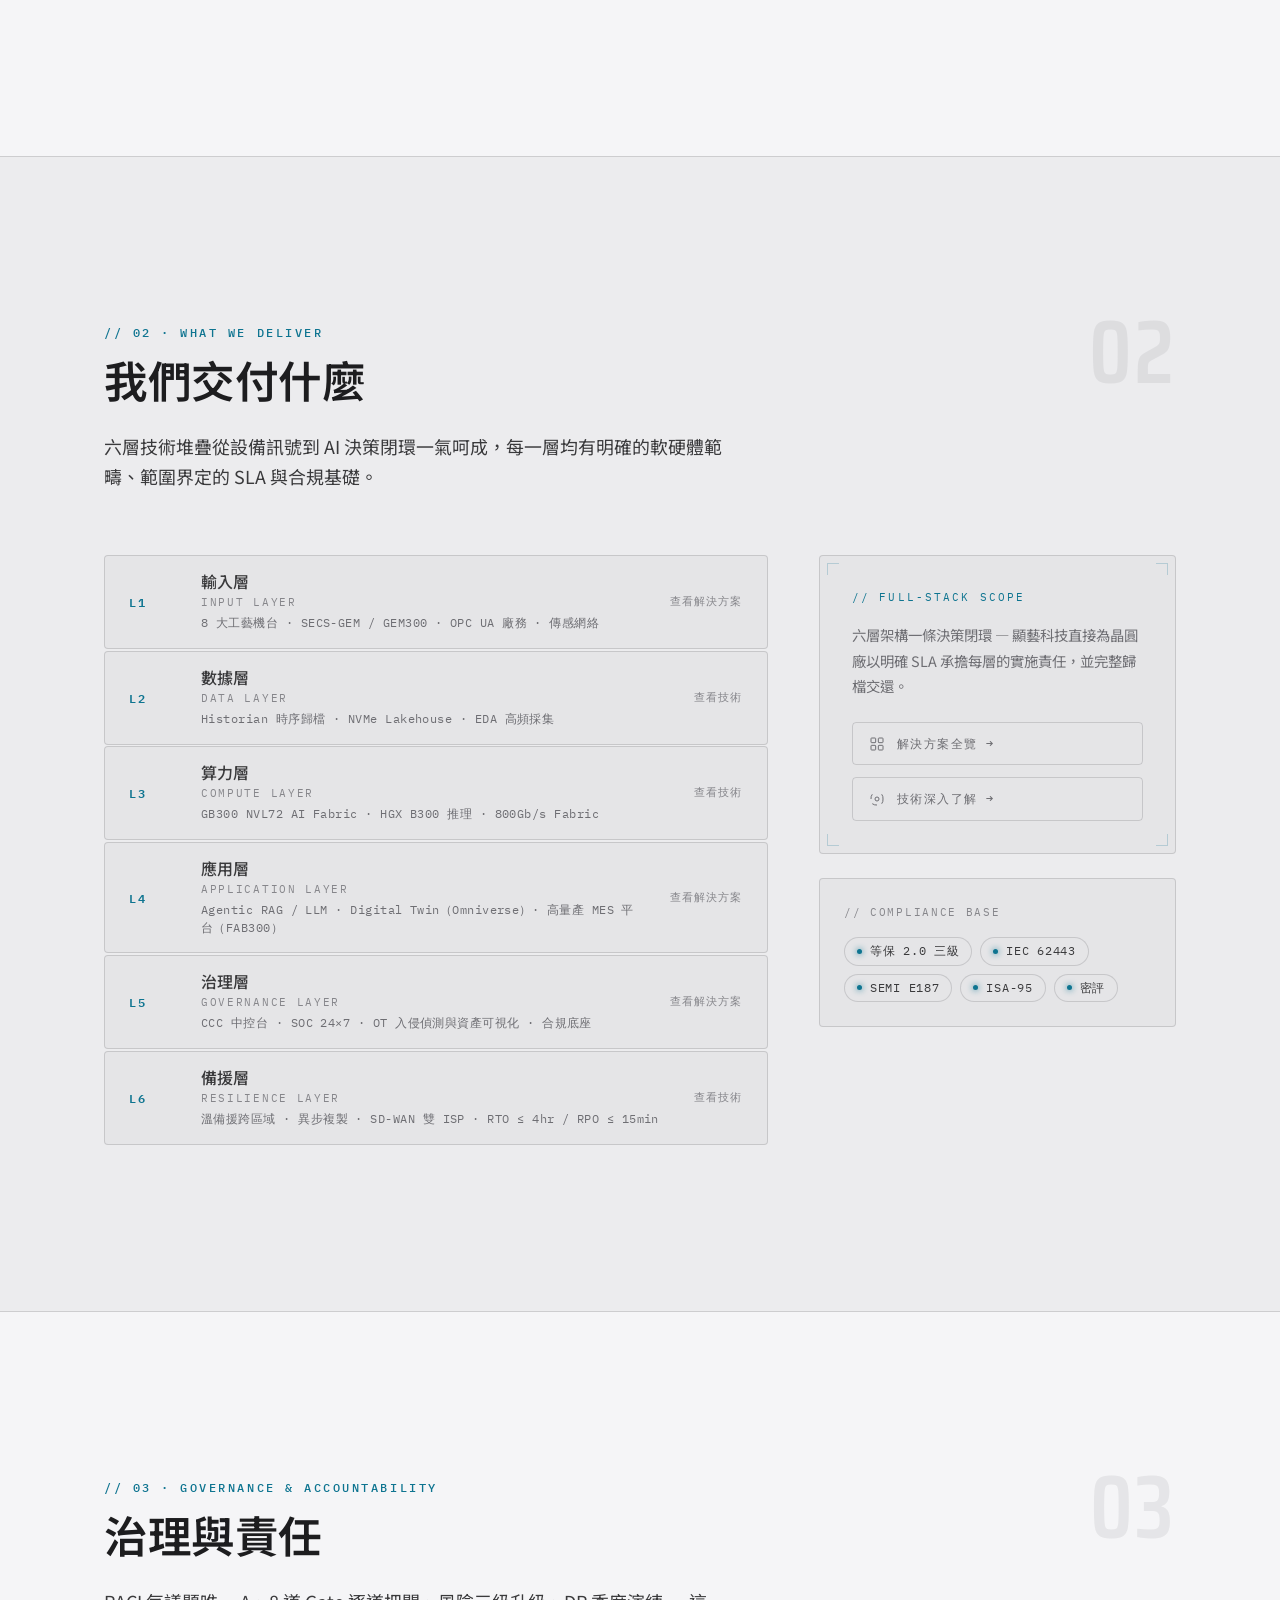
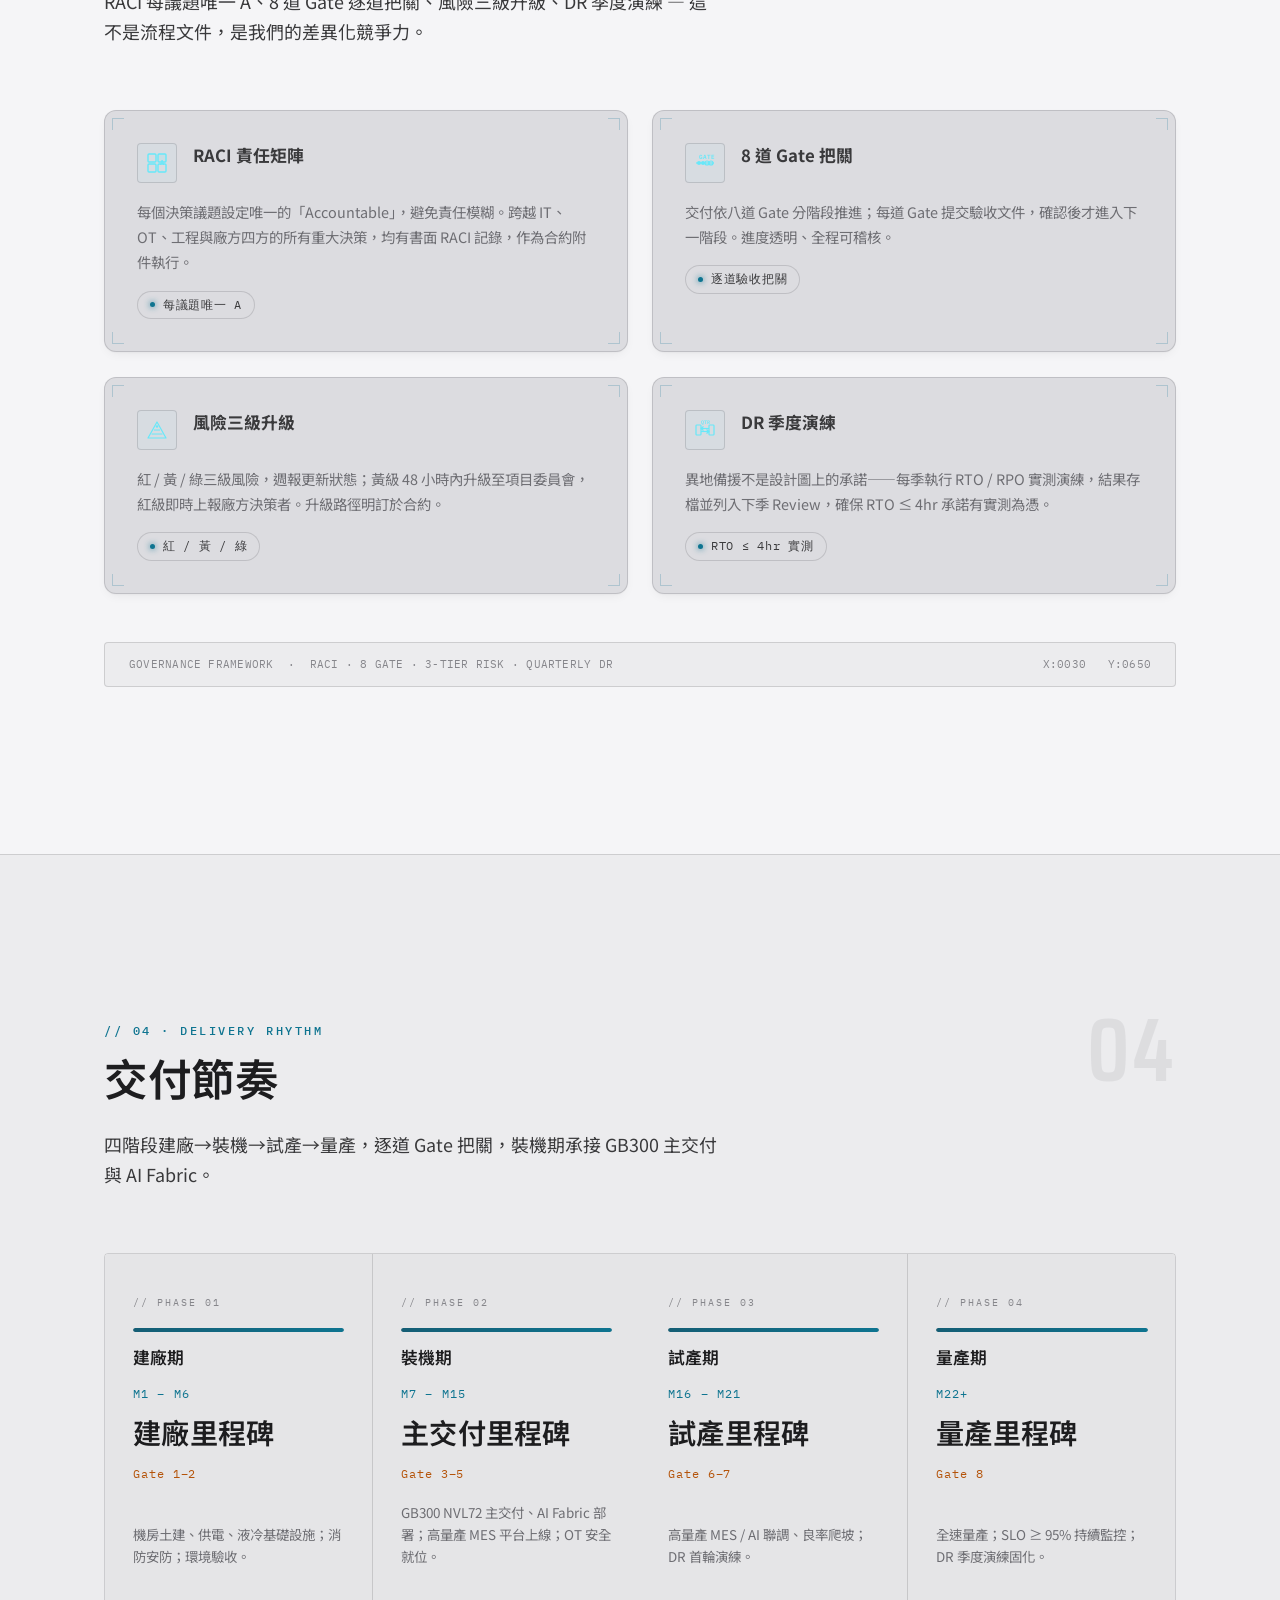
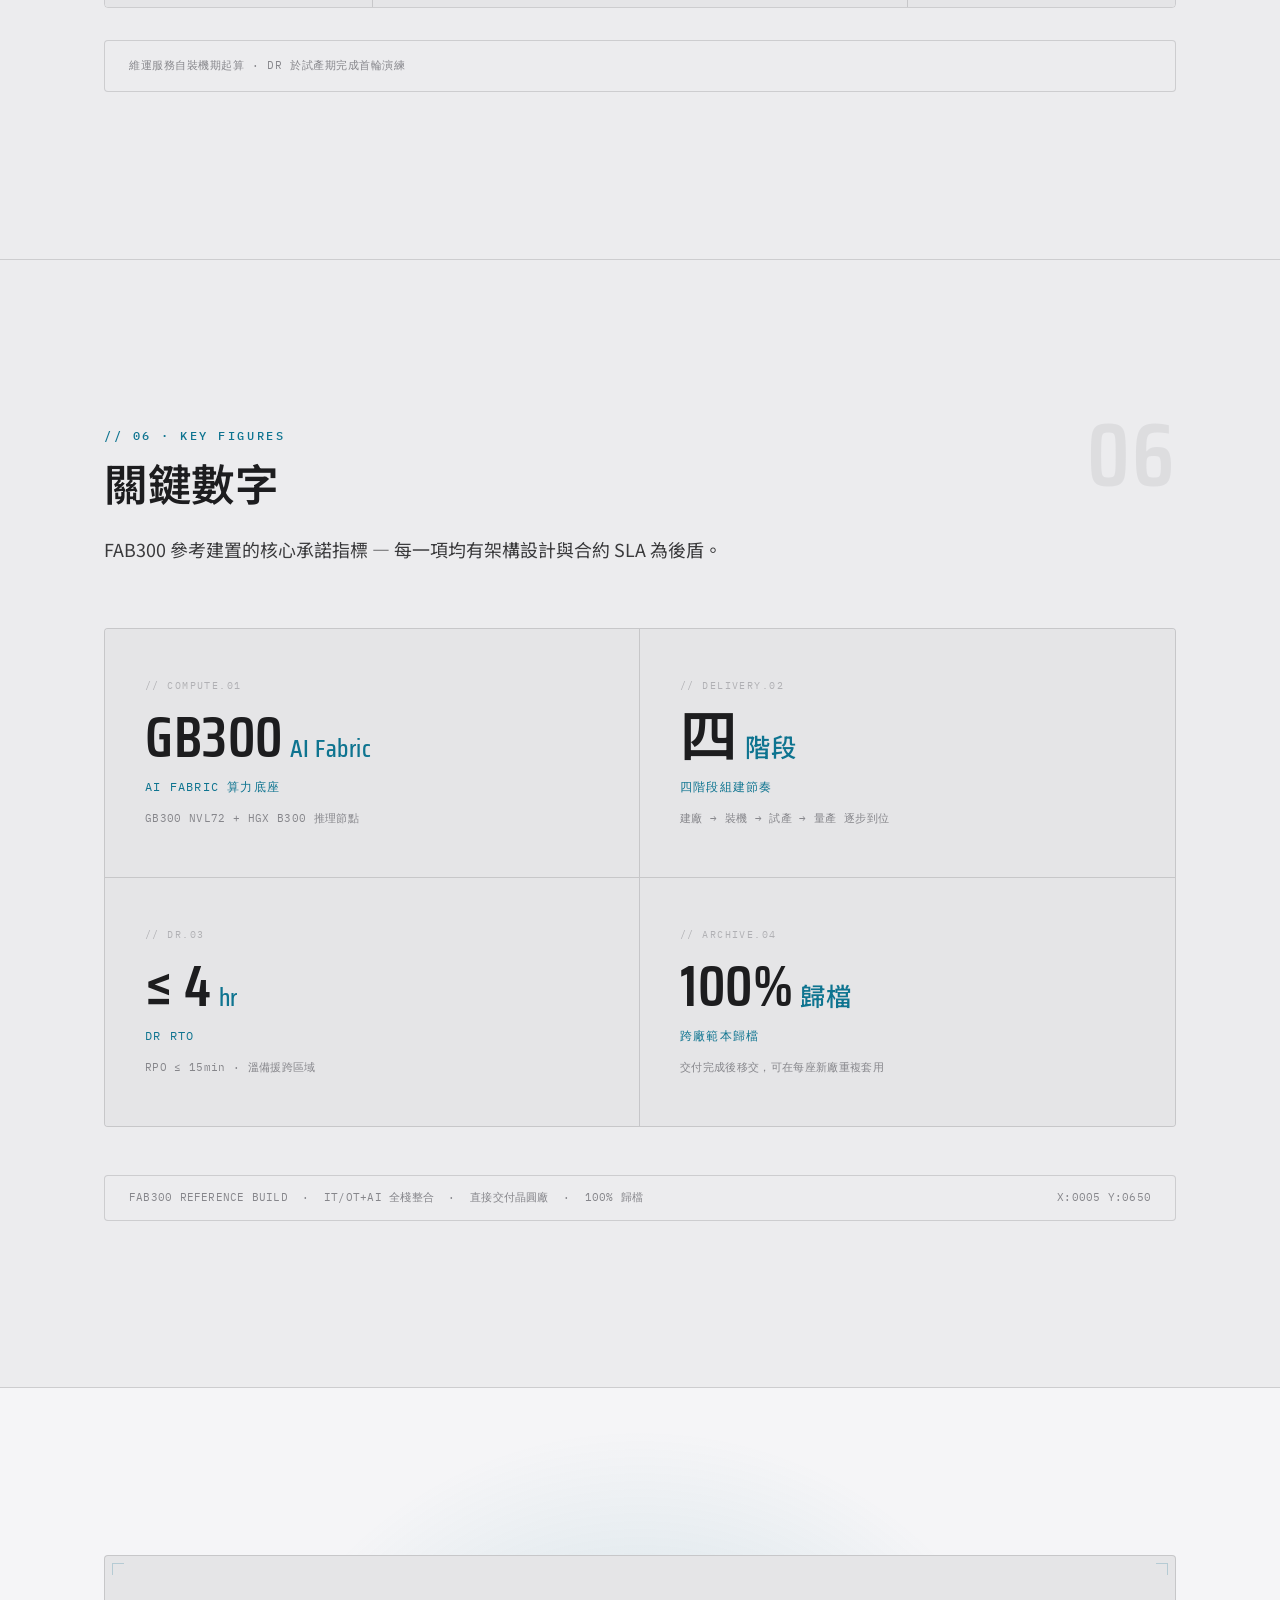
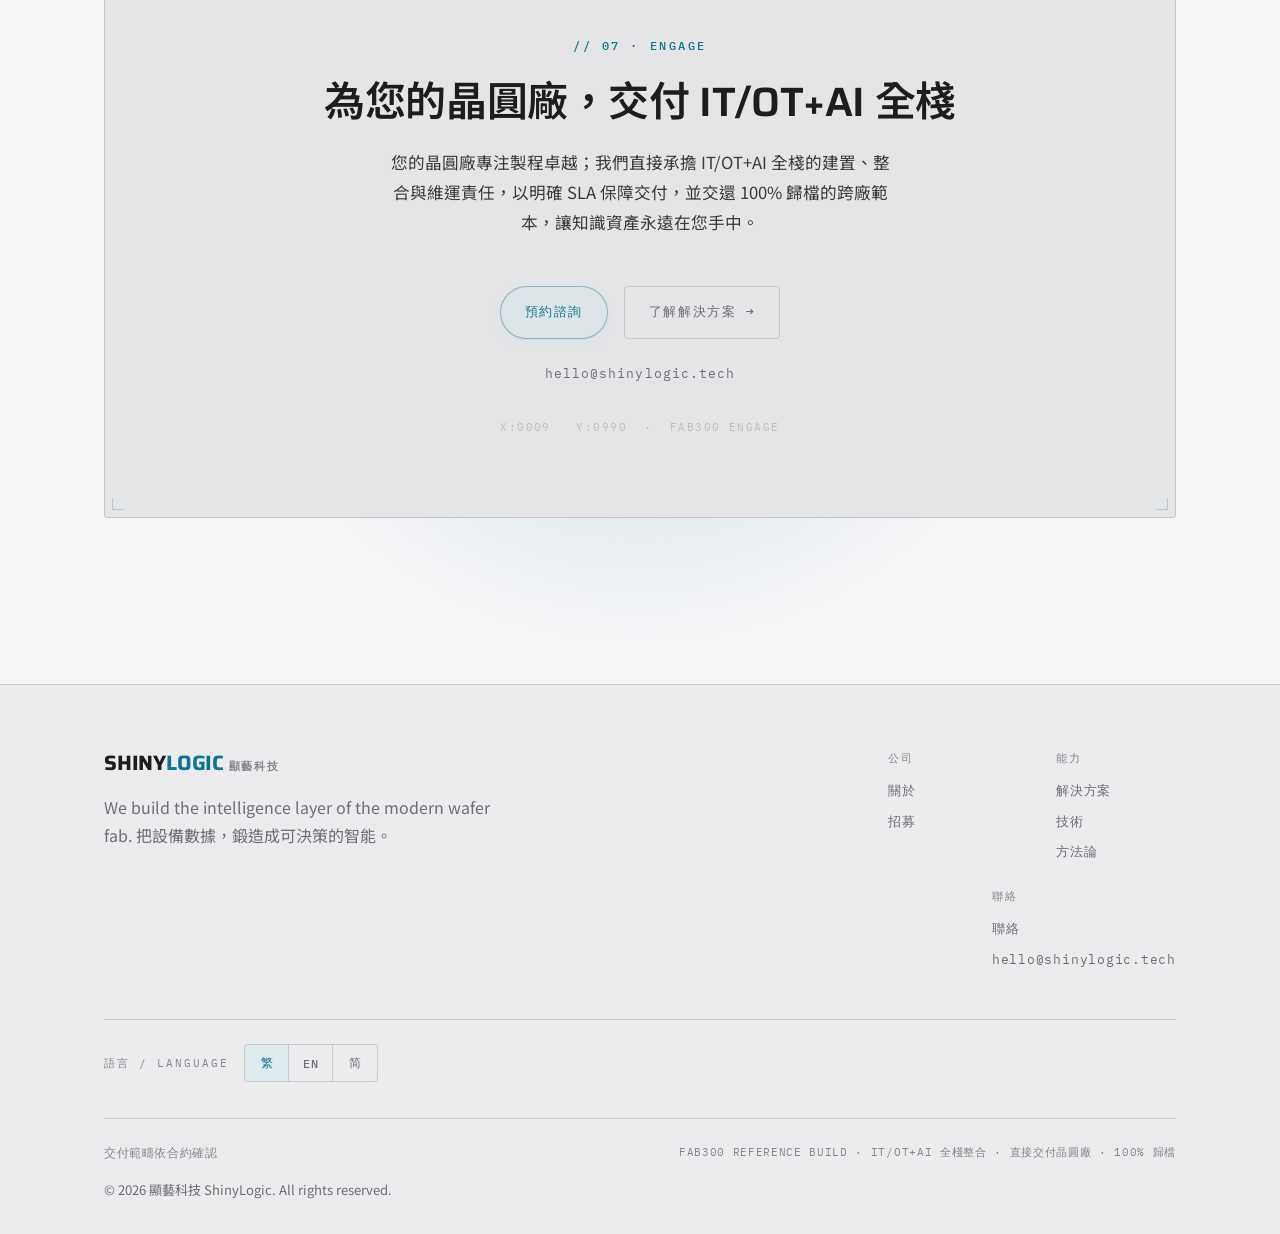
==== commit 1fd75ad9: "refine(content): remove budget-proposal residue + professional copy refinement Workstream B of the 2" ====
--- a/about.html
+++ b/about.html
@@ -434,7 +434,7 @@
             <span class="kicker" data-i18n="about.govKicker">// 03 · GOVERNANCE &amp; ACCOUNTABILITY</span>
             <h2 class="section-title" id="gov-title" data-i18n="about.govTitle">治理與責任</h2>
             <p class="section-lede" data-i18n="about.govLede">
-              RACI 每議題唯一 A、8 道 Gate 逐步釋款、風險三級升級、DR 季度演練 — 這不是流程文件，是我們的差異化競爭力。
+              RACI 每議題唯一 A、8 道 Gate 逐道把關、風險三級升級、DR 季度演練 — 這不是流程文件，是我們的差異化競爭力。
             </p>
           </div>
           <span class="section-index" aria-hidden="true" data-i18n="about.govIndex">03</span>
@@ -485,12 +485,12 @@
                   <text x="10" y="5.5" font-family="'IBM Plex Mono',monospace" font-size="5.5" fill="#67E8F9" text-anchor="middle" font-weight="600">8 GATES</text>
                 </svg>
               </div>
-              <h3 class="s-gov__card-title" data-i18n="about.govGateLabel">8 道 Gate 釋款</h3>
+              <h3 class="s-gov__card-title" data-i18n="about.govGateLabel">8 道 Gate 把關</h3>
             </div>
             <p class="s-gov__card-desc" data-i18n="about.govGateDesc">
-              建置預算按八道 Gate 分批釋放——每道 Gate 需提交驗收文件，確認後才觸發下一筆撥款。進度透明，無超支黑盒。
-            </p>
-            <span class="pill s-gov__card-tag">逐道驗收釋款</span>
+              交付依八道 Gate 分階段推進；每道 Gate 提交驗收文件，確認後才進入下一階段。進度透明、全程可稽核。
+            </p>
+            <span class="pill s-gov__card-tag">逐道驗收把關</span>
           </article>
 
           <!-- RISK ESCALATION -->
@@ -562,7 +562,7 @@
             <span class="kicker" data-i18n="about.phaseKicker">// 04 · DELIVERY RHYTHM</span>
             <h2 class="section-title" id="phase-title" data-i18n="about.phaseTitle">交付節奏</h2>
             <p class="section-lede" data-i18n="about.phaseLede">
-              四階段建廠→裝機→試產→量產，逐道 Gate 釋款，裝機期承接 GB300 主交付與 AI Fabric。
+              四階段建廠→裝機→試產→量產，逐道 Gate 把關，裝機期承接 GB300 主交付與 AI Fabric。
             </p>
           </div>
           <span class="section-index" aria-hidden="true" data-i18n="about.phaseIndex">04</span>
@@ -633,7 +633,7 @@
         </div><!-- /.s-phase__timeline -->
 
         <p class="s-phase__footnote mono fog reveal" style="--i:5" data-i18n="about.phaseFootnote">
-          維運服務自裝機期起算 · 預備金已按階段分攤 · DR 於試產期完成首輪演練
+          維運服務自裝機期起算 · DR 於試產期完成首輪演練
         </p>
 
       </div>
@@ -848,7 +848,7 @@
             hello@shinylogic.tech
           </a>
 
-          <span class="s-about-cta__coord" aria-hidden="true">X:0009 &nbsp; Y:0990 &nbsp;·&nbsp; FAB300 ENGAGE &nbsp;·&nbsp; 2026 Q2</span>
+          <span class="s-about-cta__coord" aria-hidden="true">X:0009 &nbsp; Y:0990 &nbsp;·&nbsp; FAB300 ENGAGE</span>
         </div>
       </div>
     </section>
@@ -897,7 +897,7 @@
 
       <div class="footer__bottom">
         <div>
-          <p class="footer__tech mono" data-i18n="foot.tech">報價基準 2026 Q2 · 交付範疇依合約確認</p>
+          <p class="footer__tech mono" data-i18n="foot.tech">交付範疇依合約確認</p>
           <p class="footer__copy" data-i18n="foot.copy">© 2026 顯藝科技 ShinyLogic. All rights reserved.</p>
         </div>
         <p class="footer__fine mono" data-i18n="foot.fine">FAB300 REFERENCE BUILD · IT/OT+AI 全棧整合 · 直接交付晶圓廠 · 100% 歸檔</p>
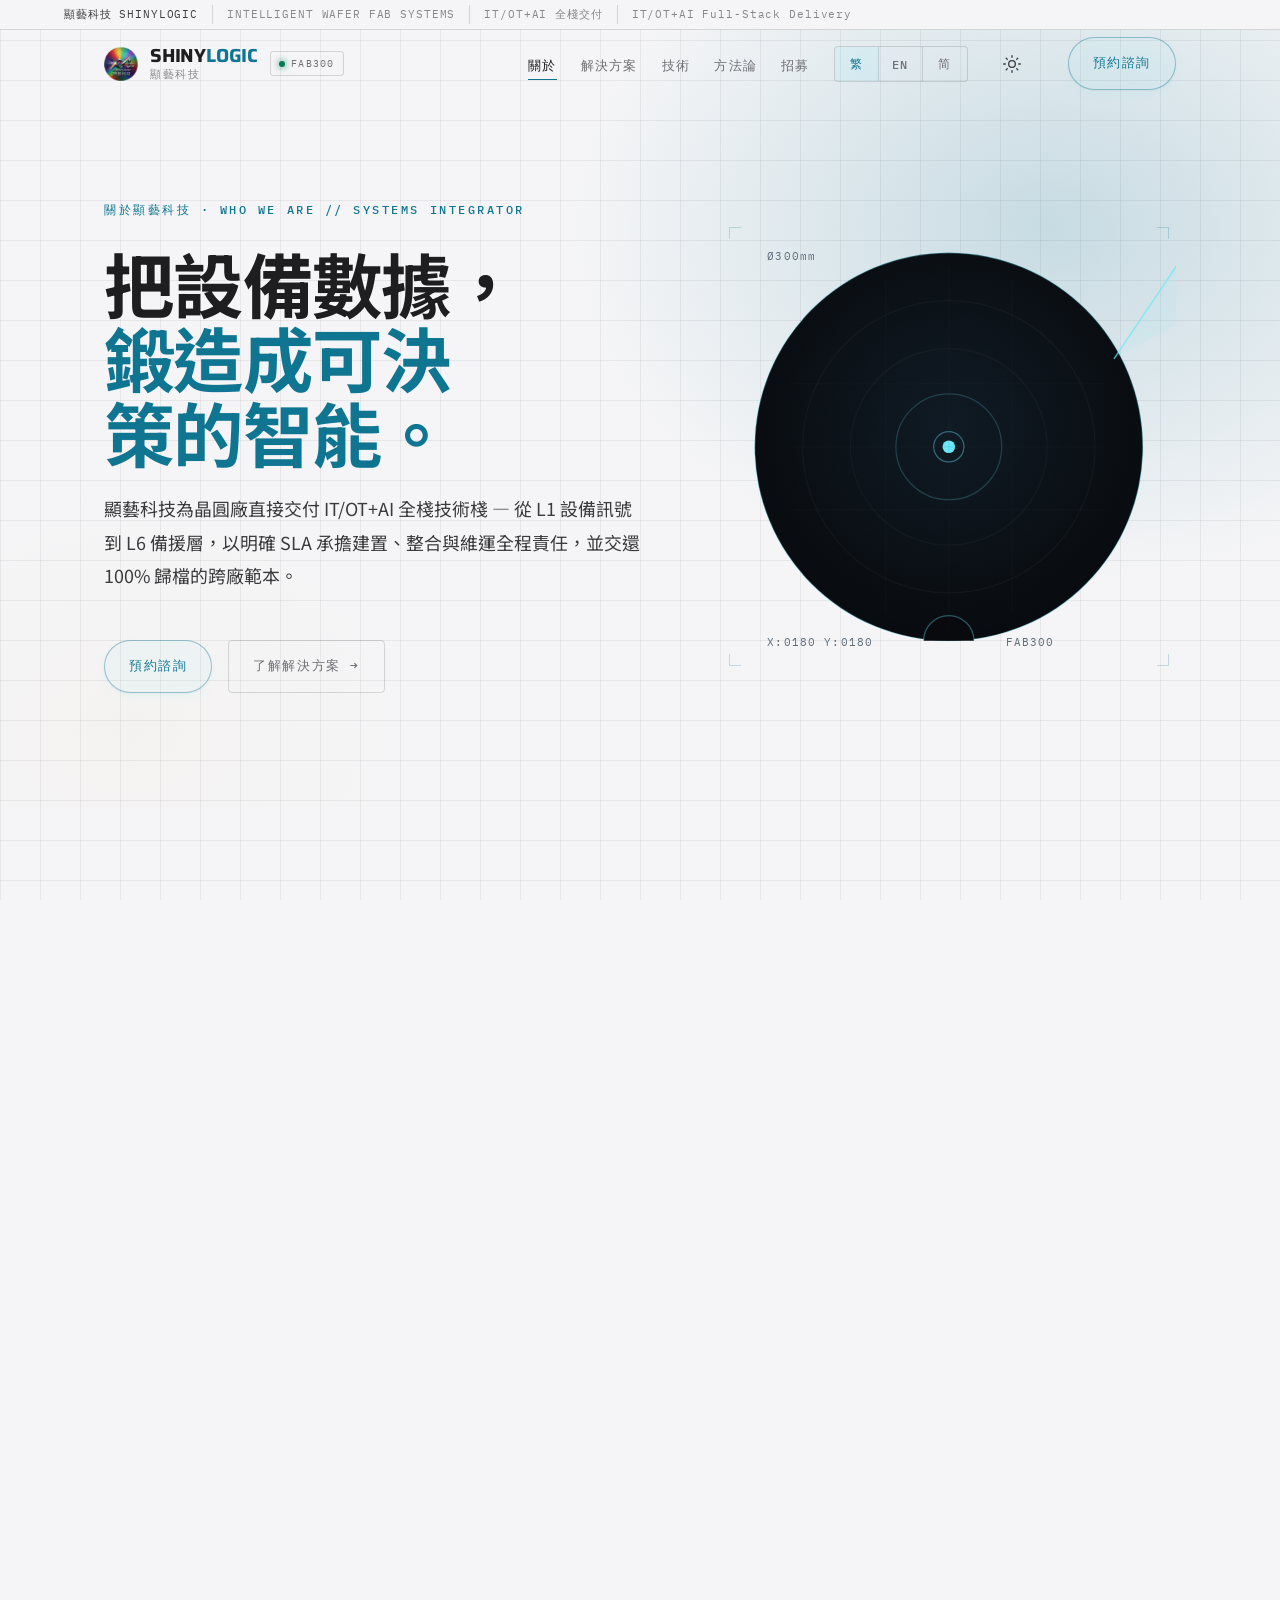
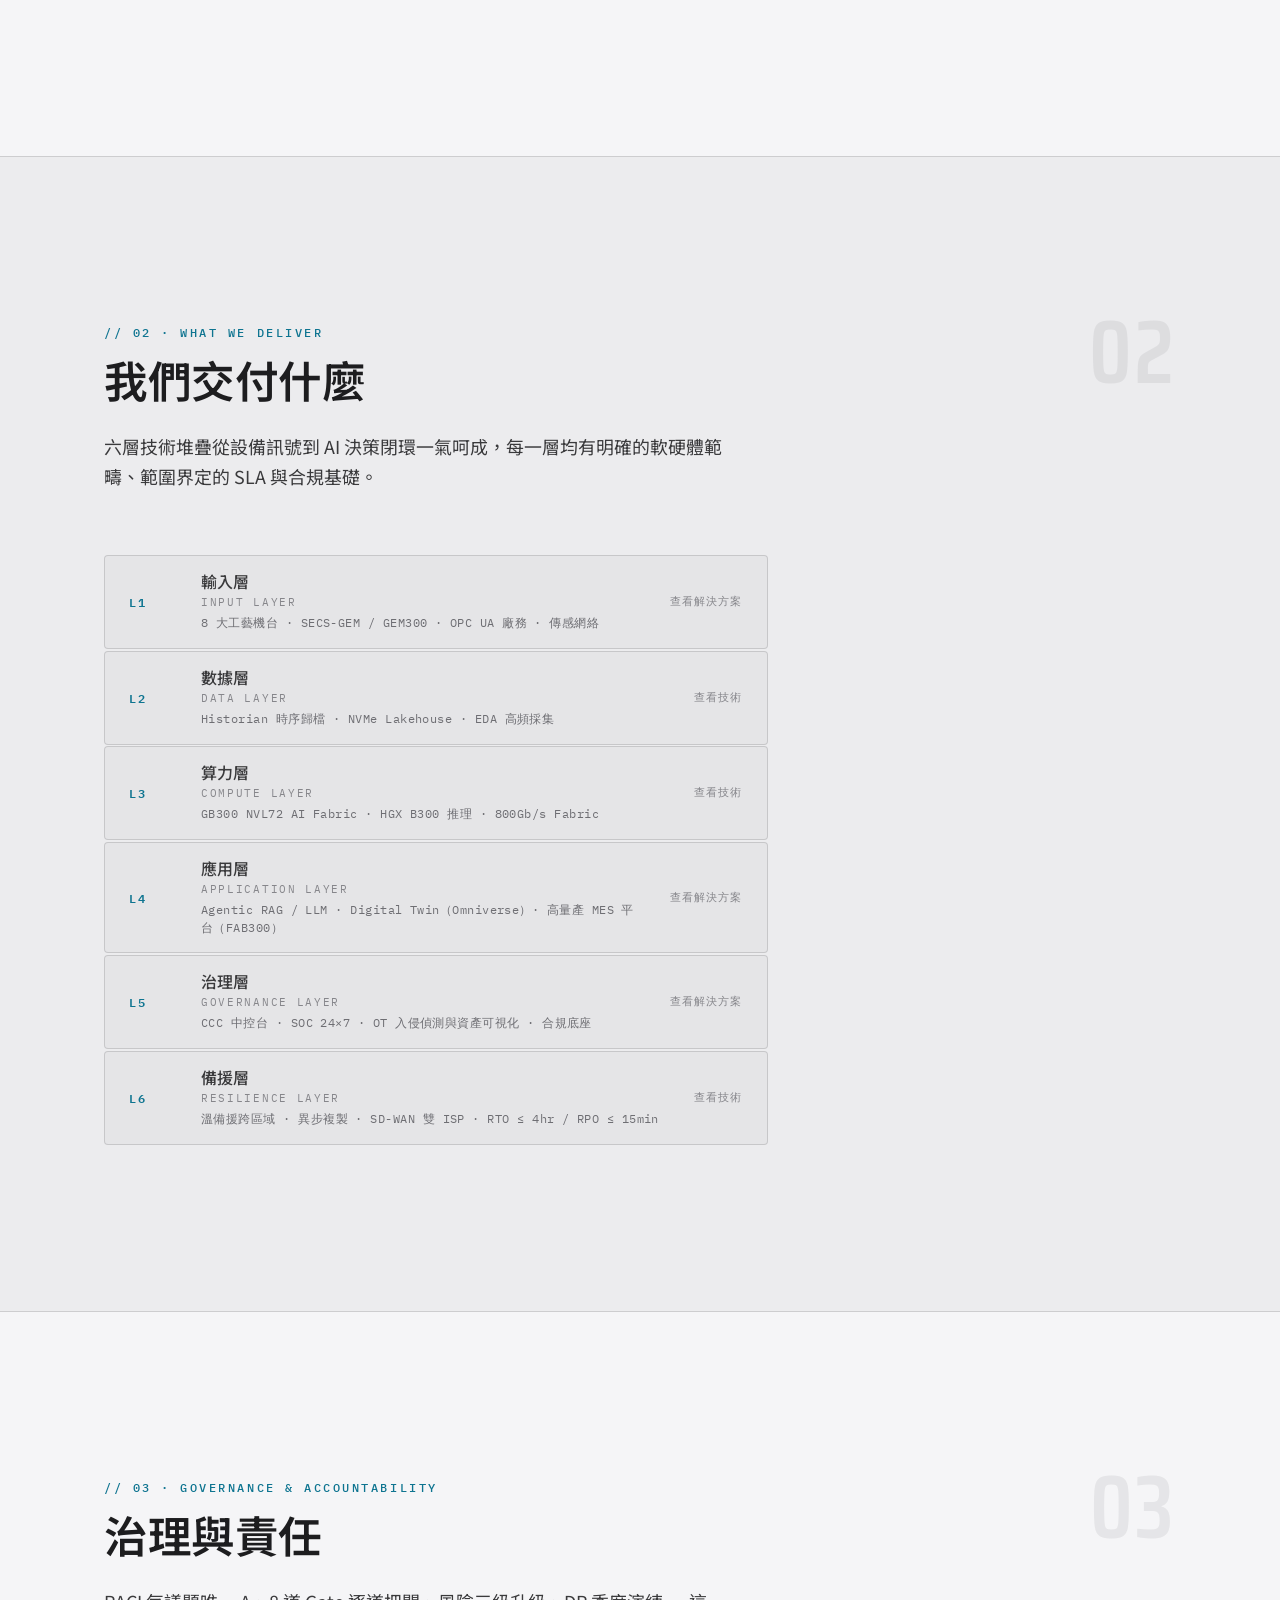
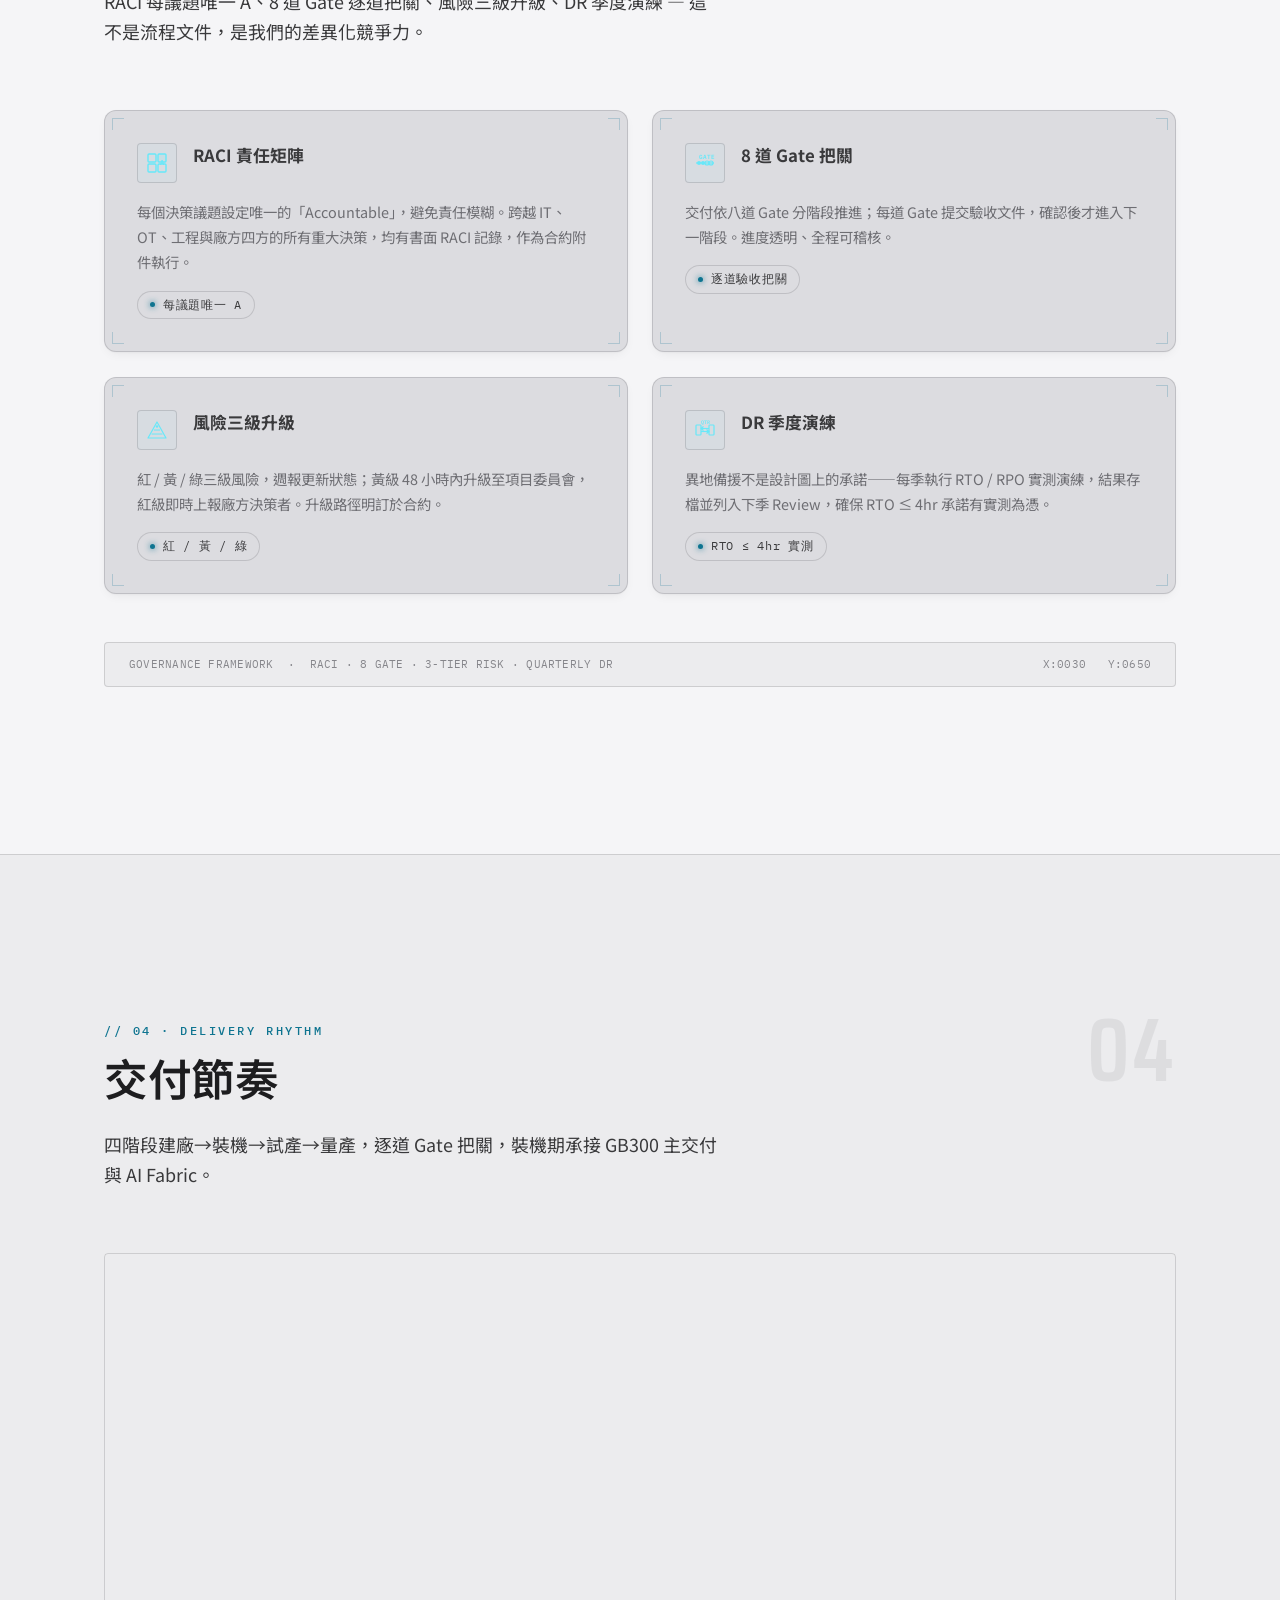
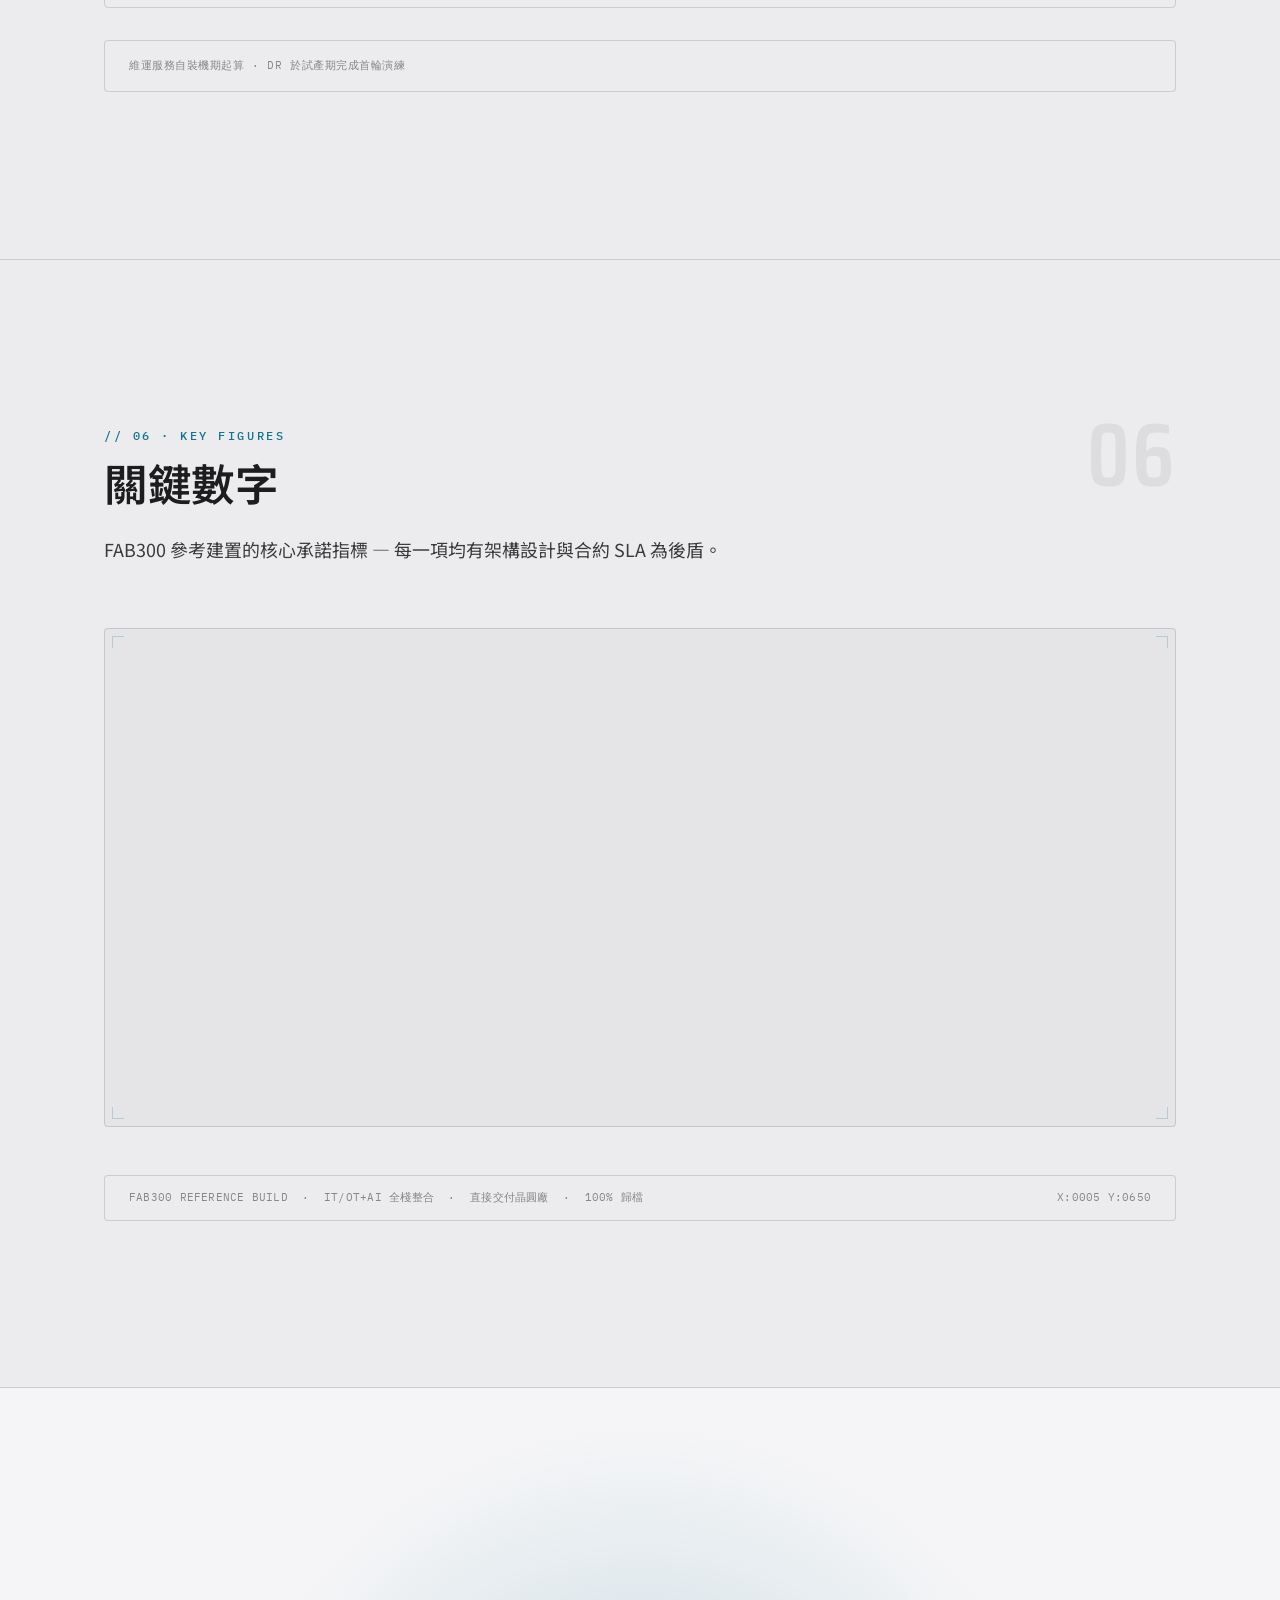
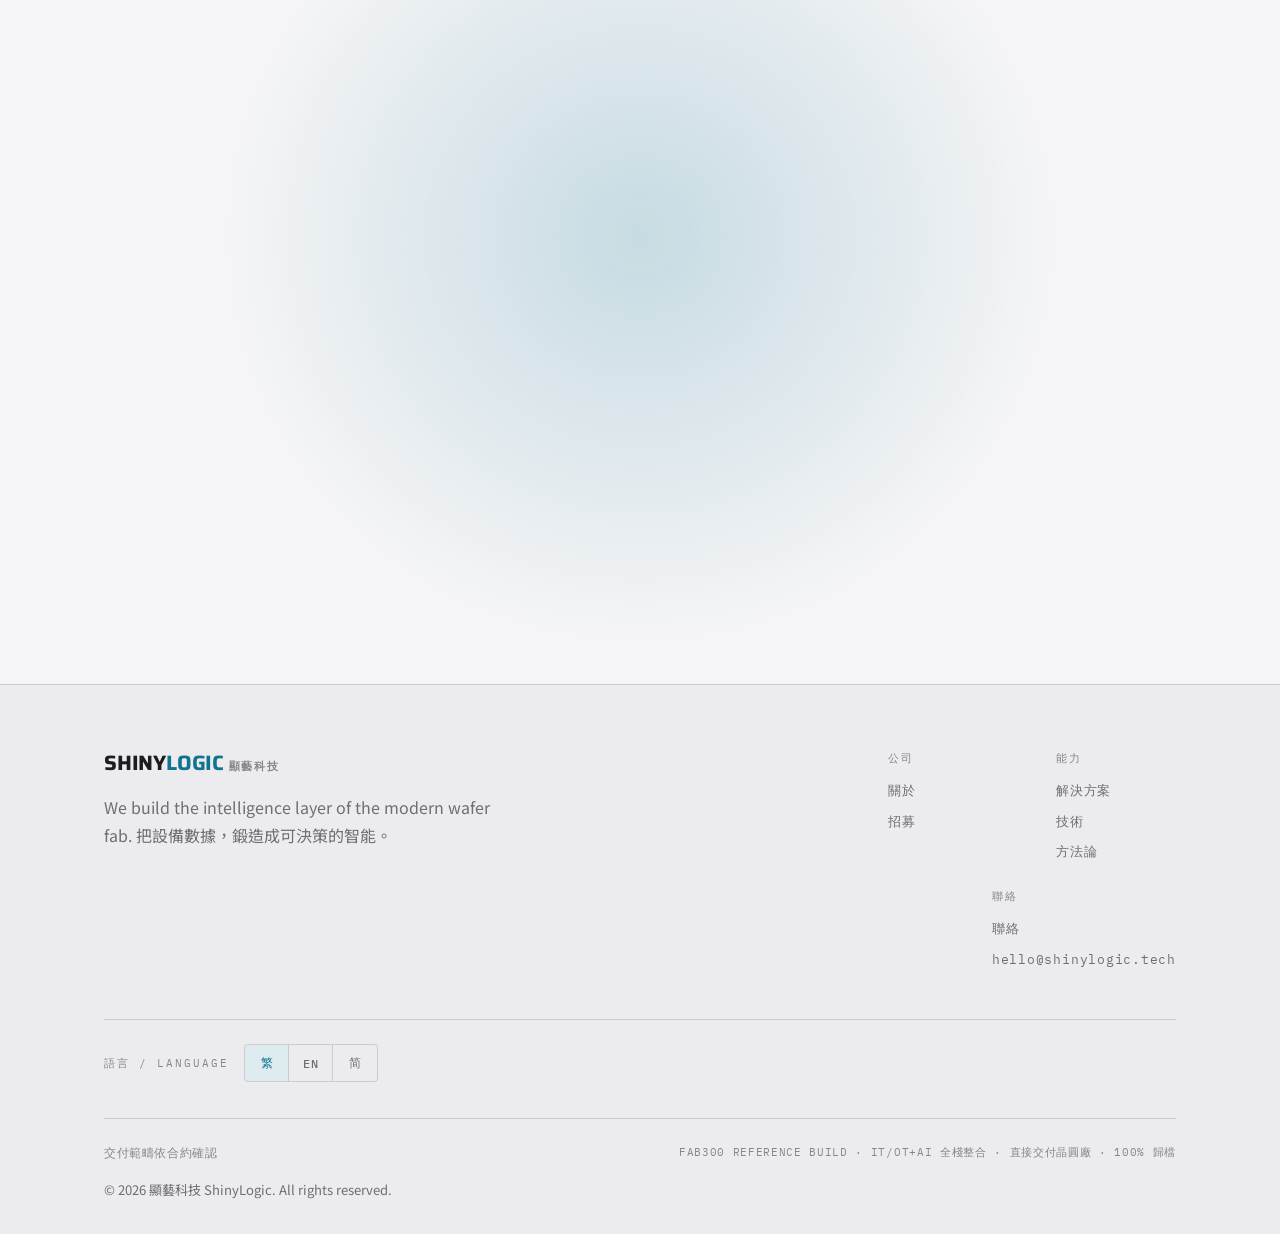
==== commit 885cccd7: "fix(ios): SMIL radar rotation + re-enable hero video on mobile - Radar: CSS transform rotation on th" ====
--- a/about.html
+++ b/about.html
@@ -215,6 +215,7 @@
             <g class="wafer-scan">
               <line x1="180" y1="180" x2="180" y2="26" stroke="#67E8F9" stroke-width="1.2" opacity=".7"/>
               <path d="M 180 180 L 180 26 A 154 154 0 0 1 248 48 Z" fill="rgba(103,232,249,.06)"/>
+              <animateTransform attributeName="transform" attributeType="XML" type="rotate" from="0 180 180" to="360 180 180" dur="26s" repeatCount="indefinite"/>
             </g>
             <!-- center hub -->
             <circle cx="180" cy="180" r="5" fill="#67E8F9"/>
--- a/styles.css
+++ b/styles.css
@@ -10198,3 +10198,79 @@
   .theme-toggle{ transition: none; }
   .theme-toggle:active{ transform: none; }
 }
+
+/* ========================================================================
+   === apple-fusion v3.1 — Apple polish & motion (Workstream A) ===========
+   APPEND-ONLY. Never redefines --ease / --radius:4px / dark color tokens.
+   Reuses the v3 easing/timing tokens (--ease-decelerate, --ease-spring,
+   --t-fast). Every new motion is killed by prefers-reduced-motion.
+   ======================================================================== */
+
+/* --- A1: radar (wafer scan) spins on mobile ----------------------------- */
+/* About-page wafer sweep: pin rotation to the wafer centre (180,180 in the
+   360×360 viewBox) so iOS Safari rotates it like Chrome. transform-origin:
+   center alone is ambiguous on Safari for SVG <g>. Reduced-motion still kills
+   it via the existing v3 `.wafer-scan{animation:none}` rule. */
+.wafer-scan{ transform-box: view-box; transform-origin: 180px 180px; }
+
+/* --- A2: big CJK text never orphans 1–2 chars --------------------------- */
+.hero__title, .about-hero__title, .case-hero__title, .contact-hero__title,
+.tech-hero__title, .page-hero__title, .section-title, .s-cta__title, .s-cta__statement{
+  text-wrap: balance;            /* balances wrapped lines → no 1–2 char orphan; ignored where unsupported */
+}
+.btn{ white-space: nowrap; }     /* keep CTA label + arrow on one line (e.g. 預約諮詢 →) */
+
+/* --- A3: cross-page View Transitions ------------------------------------ */
+@view-transition{ navigation: auto; }   /* same-origin MPA nav morphs; ignored where unsupported */
+::view-transition-old(root), ::view-transition-new(root){
+  animation-duration: .26s;
+  animation-timing-function: var(--ease-decelerate);
+}
+@media (prefers-reduced-motion: reduce){
+  ::view-transition-group(*), ::view-transition-old(*), ::view-transition-new(*){ animation: none !important; }
+}
+
+/* --- A4: scroll-driven reveals (CSS-owned where supported) -------------- */
+/* Where animation-timeline:view() is supported, CSS owns the .reveal entrance;
+   the JS IntersectionObserver skips adding .is-in (see script.js A4 guard) so
+   reveals never double-fire. Unsupported browsers keep the IO .is-in path. */
+@supports (animation-timeline: view()){
+  @media (prefers-reduced-motion: no-preference){
+    .reveal{ animation: sd-reveal linear both; animation-timeline: view(); animation-range: entry 0% entry 38%; }
+    @keyframes sd-reveal{ from{ opacity: 0; transform: translateY(16px); } to{ opacity: 1; transform: none; } }
+  }
+}
+
+/* --- A5: hero video scroll-zoom prep (index only) ----------------------- */
+/* The scroll-linked scale is applied by script.js IIFE #5; declare the
+   compositor hint here. The hero already clips overflow. */
+.hero__video{ will-change: transform; }
+
+/* --- A6: site-wide tactile press --------------------------------------- */
+/* Non-destructive: .btn / .card / .theme-toggle already carry a transform
+   transition in v3, so we do NOT redeclare their transition (which would drop
+   their background/border transitions). The :active scales are pure additions
+   that compose with existing hover lifts. The transform transition below is
+   declared additively: `a` already transitions color (line 83) and
+   .langswitch__btn already transitions color/background-color (line 3566), so
+   we re-list those properties to avoid clobbering them. .nav__link has no prior
+   element transition, so a lone transform transition is correct for it. */
+@media (prefers-reduced-motion: no-preference){
+  a{
+    transition: color .25s var(--ease), transform var(--t-fast) var(--ease-spring);
+  }
+  .langswitch__btn{
+    transition: color .2s var(--ease), background-color .2s var(--ease), transform var(--t-fast) var(--ease-spring);
+  }
+  .nav__link{
+    transition: transform var(--t-fast) var(--ease-spring);
+  }
+  a:active, button:active, .btn:active, .nav__link:active,
+  .langswitch__btn:active, .theme-toggle:active{ transform: scale(0.97); }
+  /* cards already lift on hover (translateY(-4px)); compose: press = lift + slight shrink */
+  .card:active{ transform: translateY(-2px) scale(0.985); }
+}
+
+/* iOS fix: SMIL drives the wafer rotation; disable the CSS animation to avoid double transform */
+.wafer-scan{ animation: none; }
+@media (max-width:768px){ .hero__video{ display:block; } }
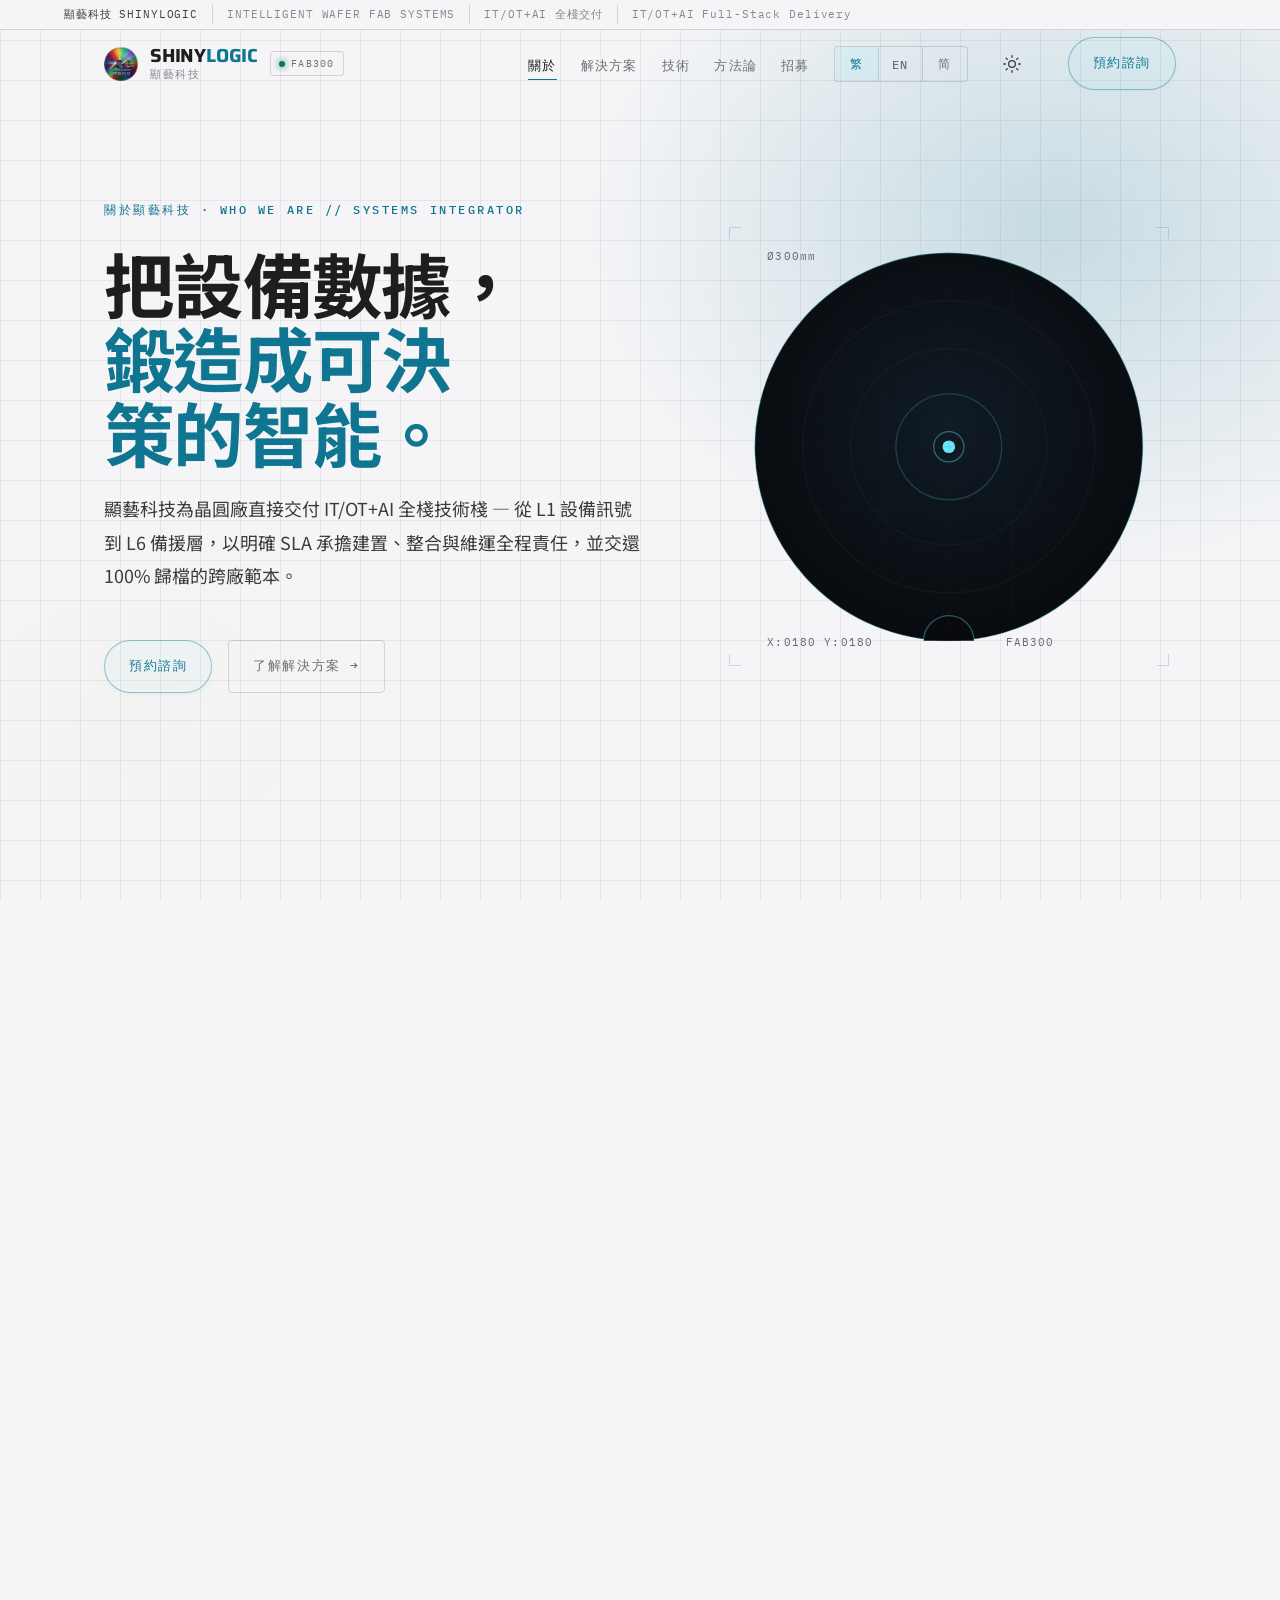
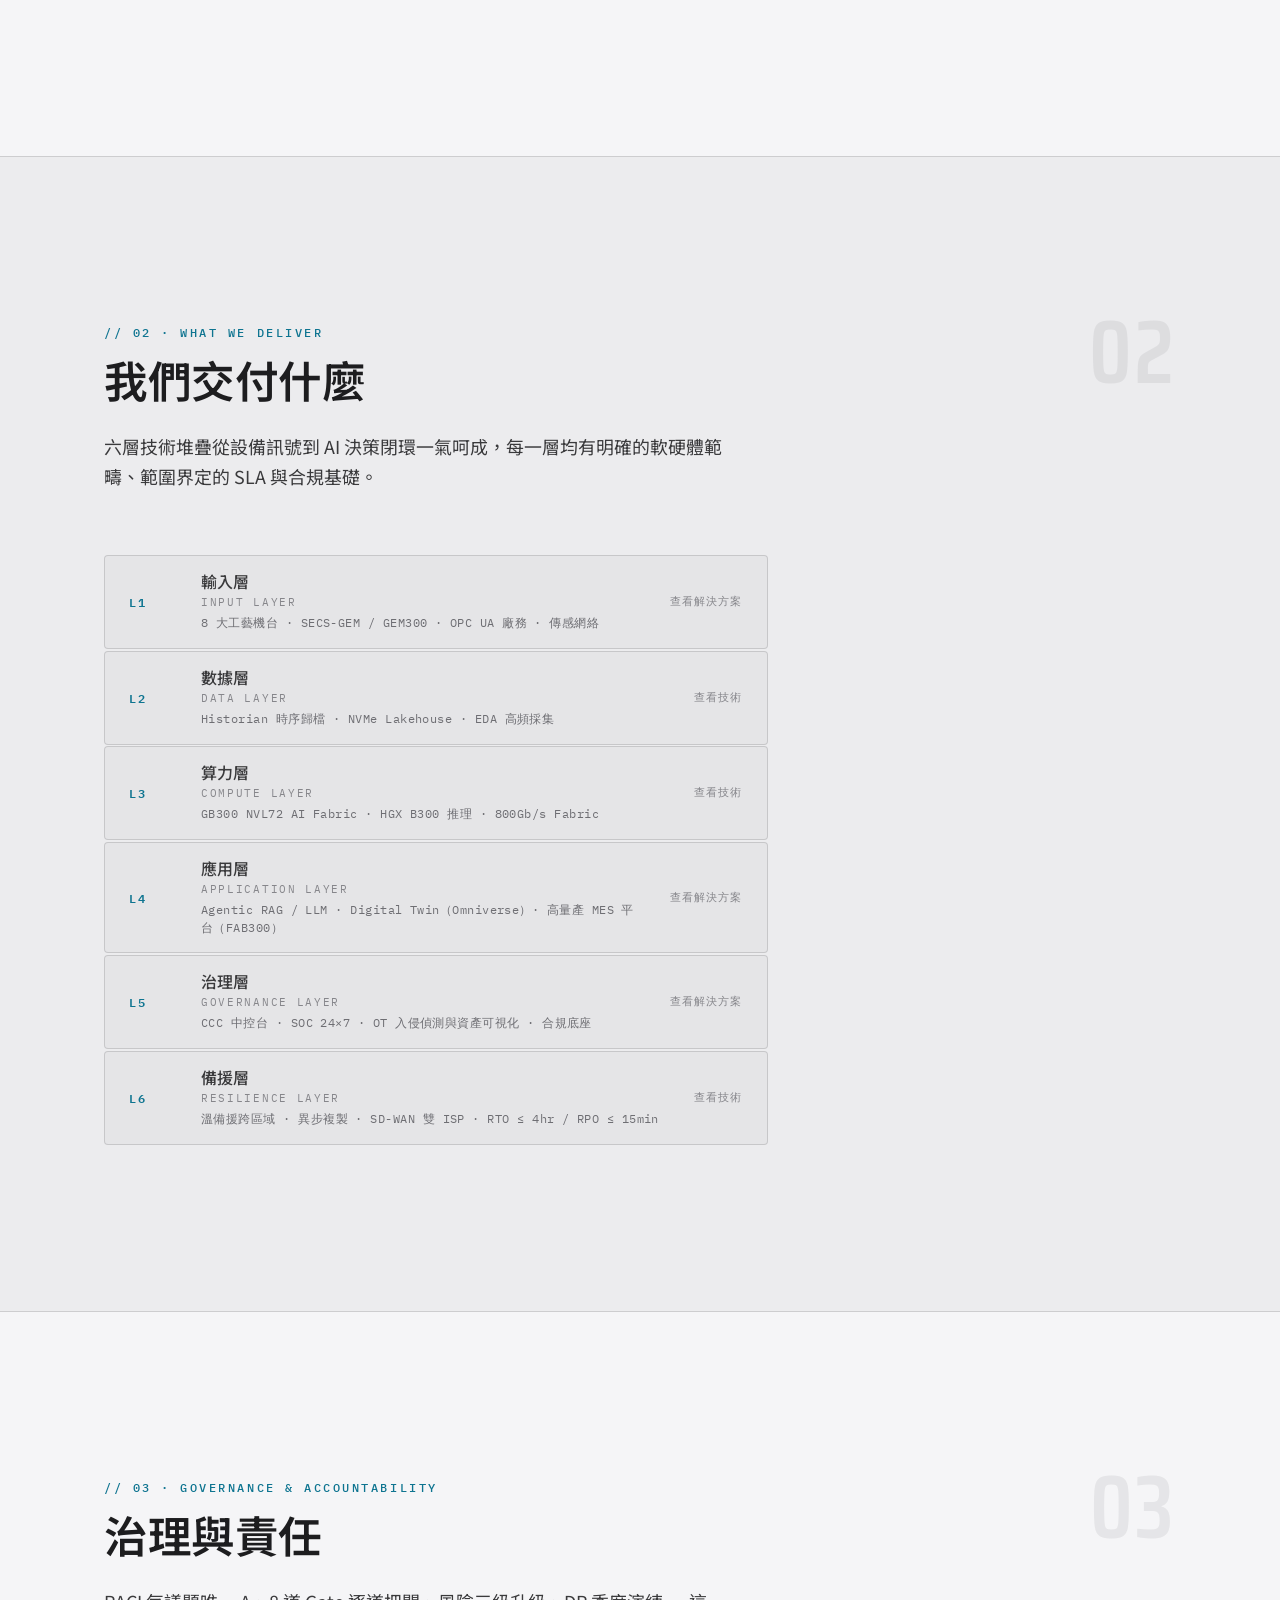
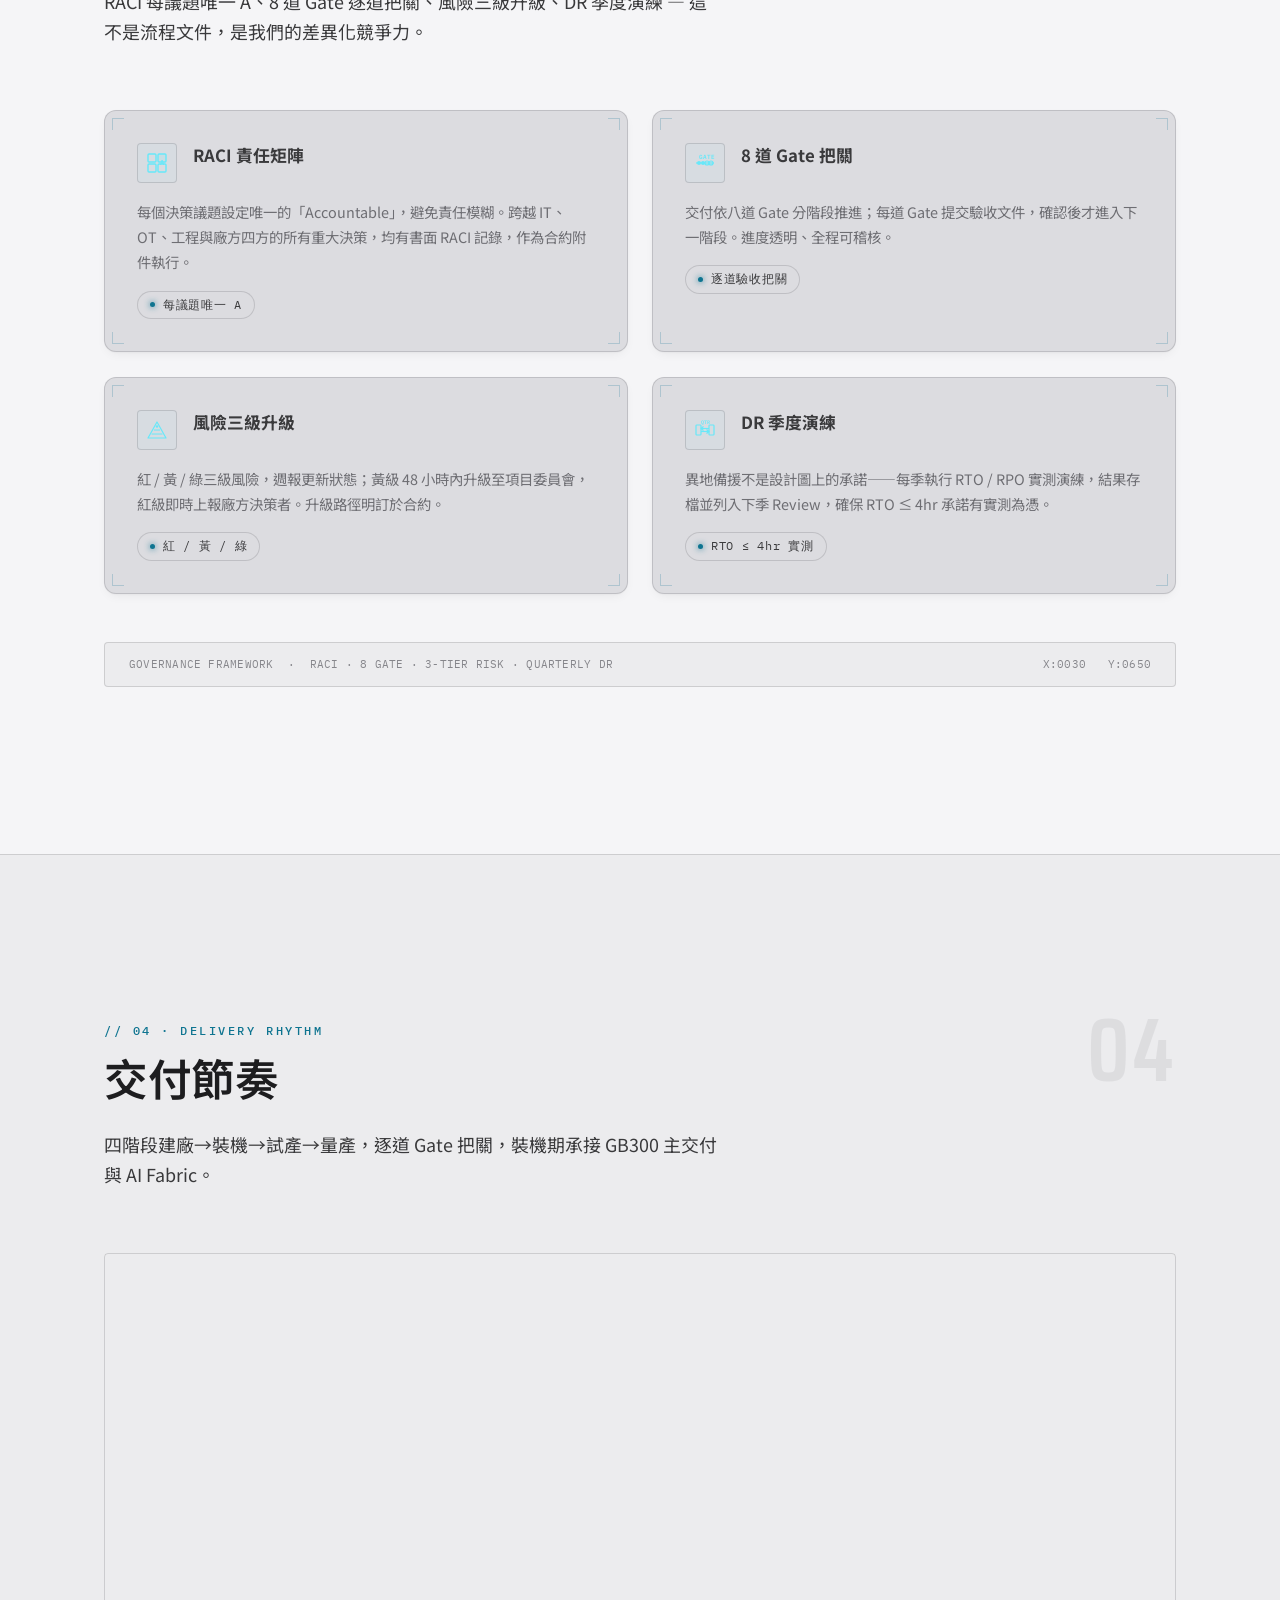
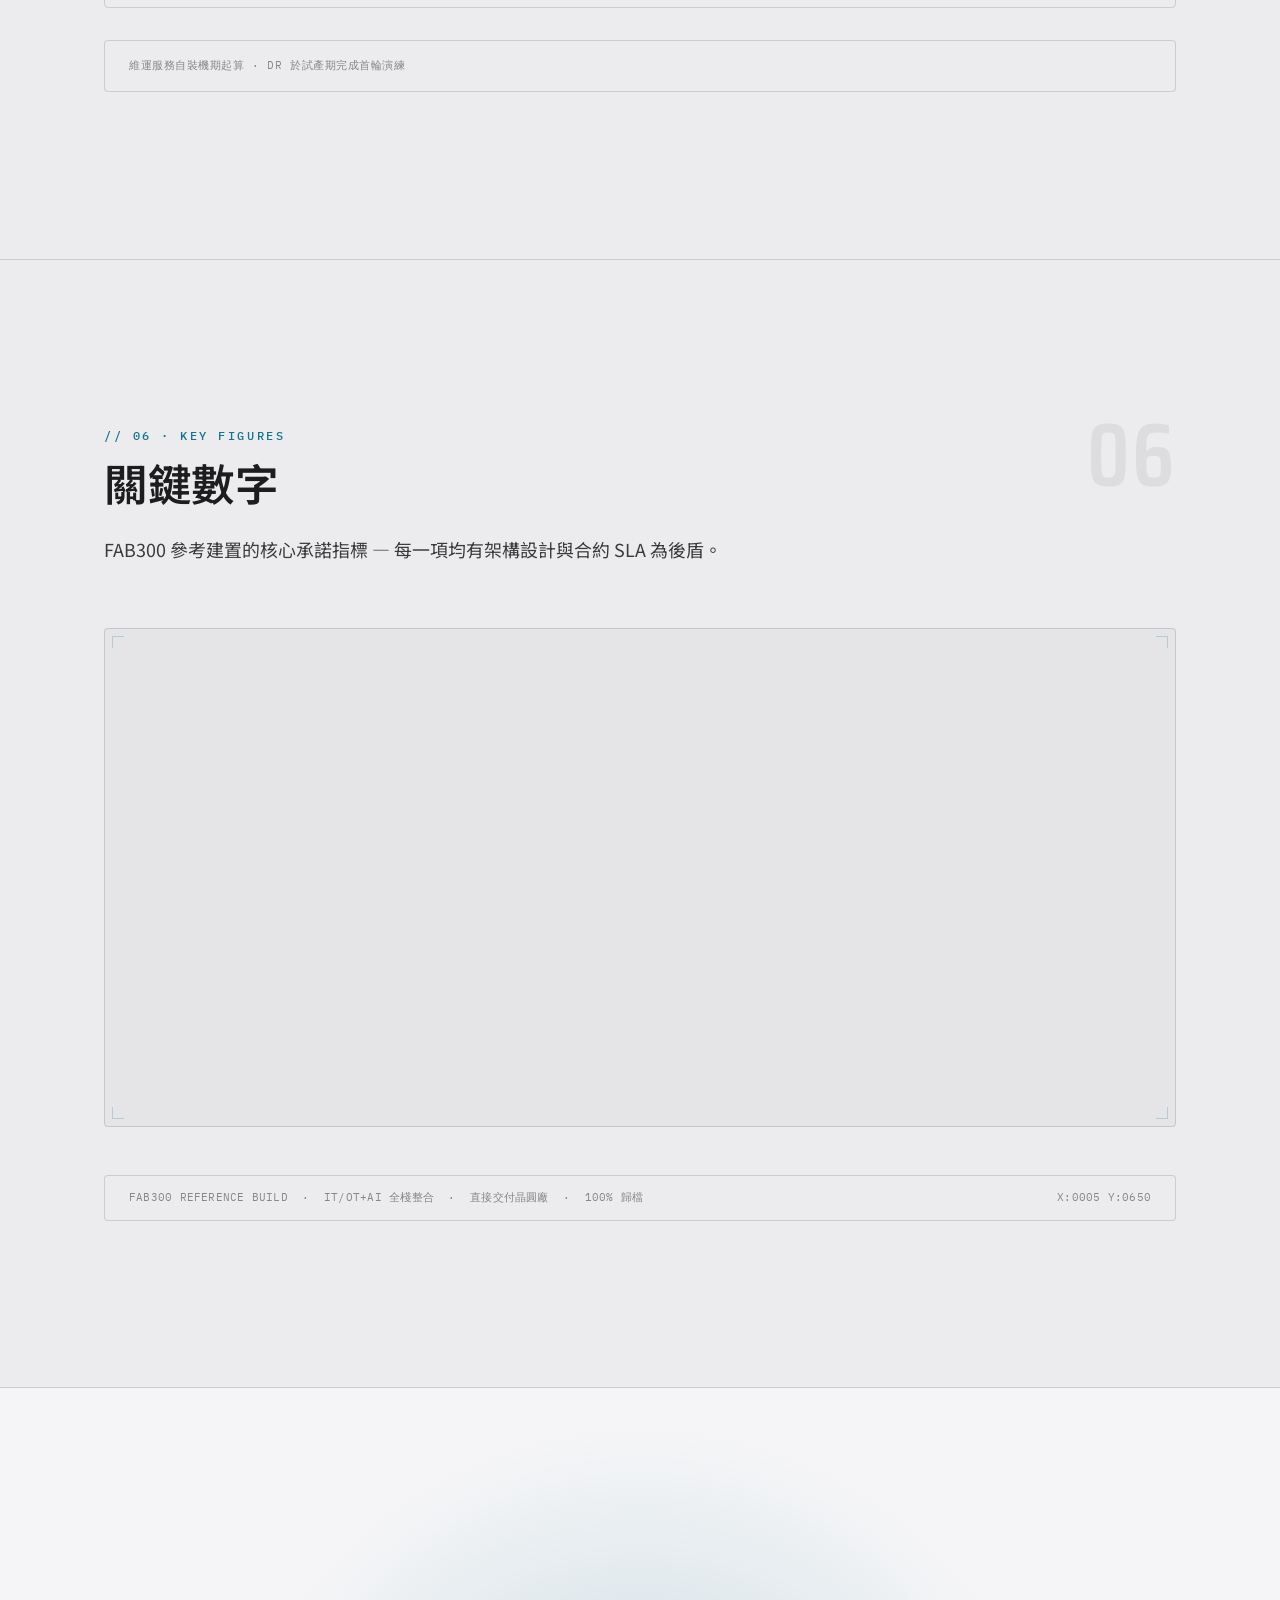
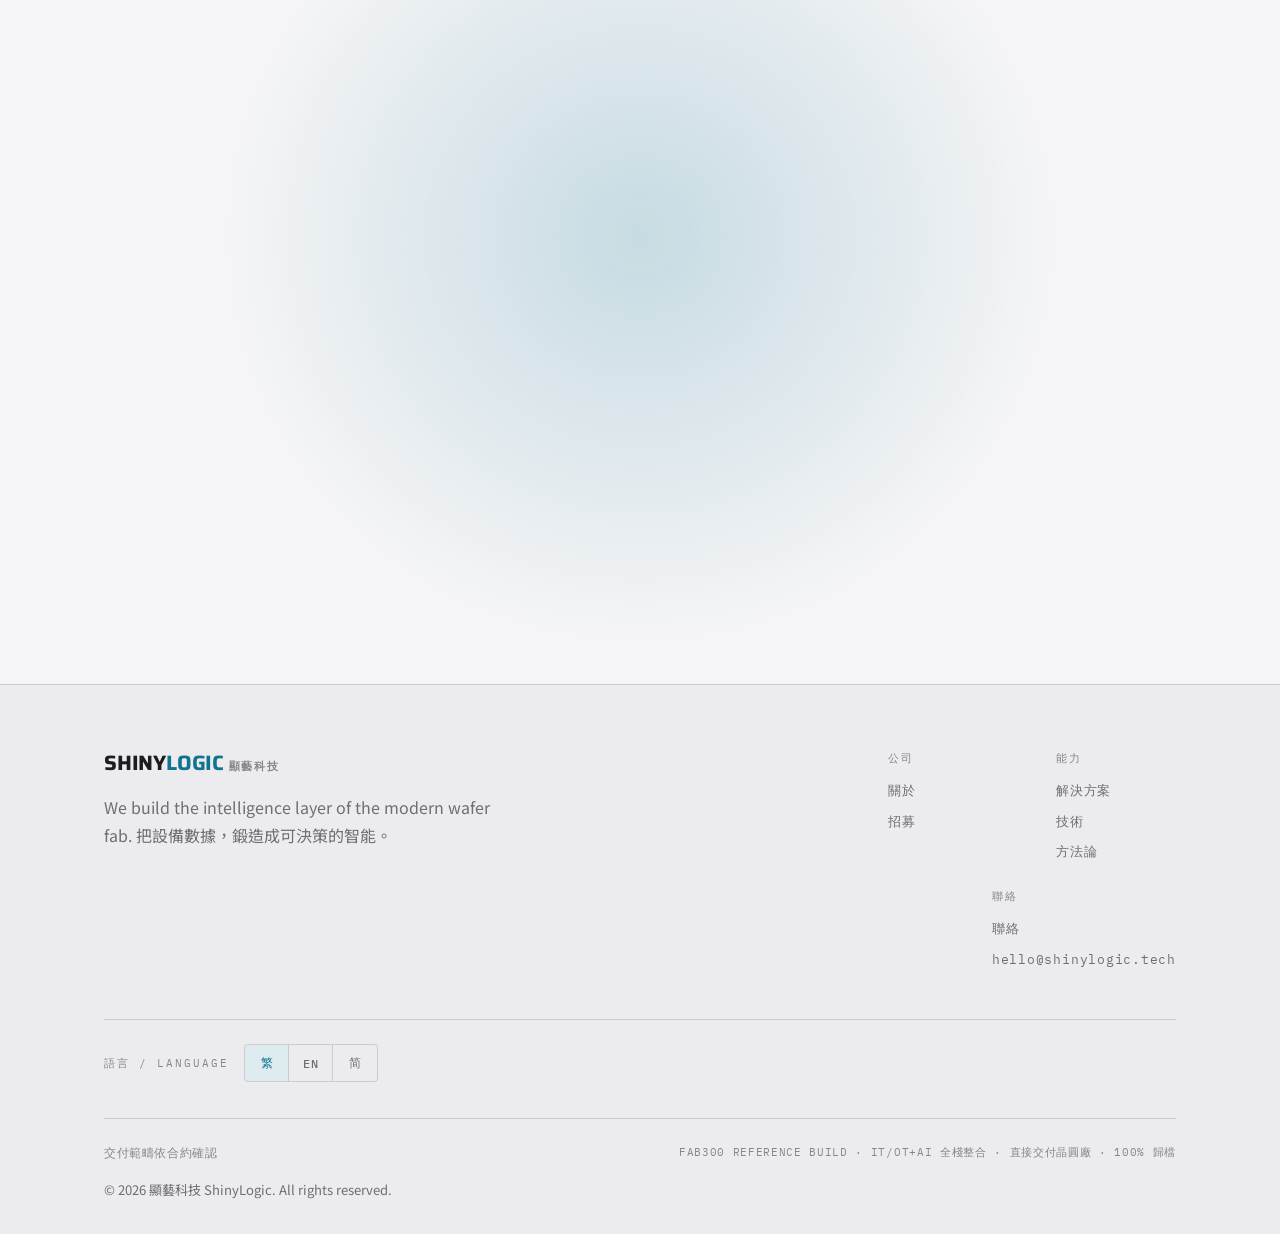
==== commit f9e109c6: "fix(radar): rotate wafer sweep via JS rAF SVG transform attribute (iOS Safari) Real iPhone still fro" ====
--- a/about.html
+++ b/about.html
@@ -211,11 +211,10 @@
             <circle cx="180" cy="180" r="116" fill="none" stroke="var(--line)" stroke-width="1"/>
             <circle cx="180" cy="180" r="78"  fill="none" stroke="var(--line)" stroke-width="1"/>
             <circle cx="180" cy="180" r="42"  fill="none" stroke="rgba(103,232,249,.2)" stroke-width="1"/>
-            <!-- rotating scan line -->
+            <!-- rotating scan line (rotated by script.js rAF via the SVG transform attribute — iOS-Safari-reliable) -->
             <g class="wafer-scan">
               <line x1="180" y1="180" x2="180" y2="26" stroke="#67E8F9" stroke-width="1.2" opacity=".7"/>
               <path d="M 180 180 L 180 26 A 154 154 0 0 1 248 48 Z" fill="rgba(103,232,249,.06)"/>
-              <animateTransform attributeName="transform" attributeType="XML" type="rotate" from="0 180 180" to="360 180 180" dur="26s" repeatCount="indefinite"/>
             </g>
             <!-- center hub -->
             <circle cx="180" cy="180" r="5" fill="#67E8F9"/>
--- a/styles.css
+++ b/styles.css
@@ -10206,16 +10206,28 @@
    --t-fast). Every new motion is killed by prefers-reduced-motion.
    ======================================================================== */
 
-/* --- A1: radar (wafer scan) spins on mobile ----------------------------- */
-/* About-page wafer sweep: pin rotation to the wafer centre (180,180 in the
-   360×360 viewBox) so iOS Safari rotates it like Chrome. transform-origin:
-   center alone is ambiguous on Safari for SVG <g>. Reduced-motion still kills
-   it via the existing v3 `.wafer-scan{animation:none}` rule. */
-.wafer-scan{ transform-box: view-box; transform-origin: 180px 180px; }
+/* --- A1: radar (wafer scan) rotation — JS rAF, iOS-Safari-reliable -------- */
+/* The About-page wafer sweep is rotated by script.js writing the SVG
+   `transform="rotate(a 180 180)"` ATTRIBUTE from requestAnimationFrame. That is
+   the one mechanism in-field iOS Safari paints reliably: CSS `transform` on a
+   <g> (v1) and SMIL <animateTransform> (v2) both rendered on desktop yet stayed
+   frozen on real iPhones (two distinct WebKit defects). The rotate() args carry
+   the (180,180) centre, so NO transform-origin / transform-box is needed — and
+   none is set, to keep zero CSS transform context on the element (a CSS context
+   on the host is itself what suppressed the SMIL paint on iOS). The base CSS
+   spin stays disabled below (`.wafer-scan{animation:none}`); reduced-motion plus
+   offscreen / hidden-tab pausing live in the script.js rAF guard. */
 
 /* --- A2: big CJK text never orphans 1–2 chars --------------------------- */
-.hero__title, .about-hero__title, .case-hero__title, .contact-hero__title,
-.tech-hero__title, .page-hero__title, .section-title, .s-cta__title, .s-cta__statement{
+/* Substring selectors so every per-page title variant is covered (e.g. the
+   page-scoped p-sol__hero-title / p-sol__out-title / p-sol__cta-title that an
+   enumerated list kept missing). Covers all *hero-title / *hero__title /
+   *cta-title / *cta__title / *out-title and section-title + *statement. */
+.section-title,
+[class*="hero-title"], [class*="hero__title"],
+[class*="cta-title"], [class*="cta__title"],
+[class*="out-title"],
+[class*="-statement"], [class*="__statement"]{
   text-wrap: balance;            /* balances wrapped lines → no 1–2 char orphan; ignored where unsupported */
 }
 .btn{ white-space: nowrap; }     /* keep CTA label + arrow on one line (e.g. 預約諮詢 →) */
@@ -10271,6 +10283,7 @@
   .card:active{ transform: translateY(-2px) scale(0.985); }
 }
 
-/* iOS fix: SMIL drives the wafer rotation; disable the CSS animation to avoid double transform */
+/* iOS fix: script.js rAF drives the wafer rotation (SVG transform attribute);
+   keep the base CSS spin (line 583) disabled so nothing fights the JS attribute. */
 .wafer-scan{ animation: none; }
 @media (max-width:768px){ .hero__video{ display:block; } }
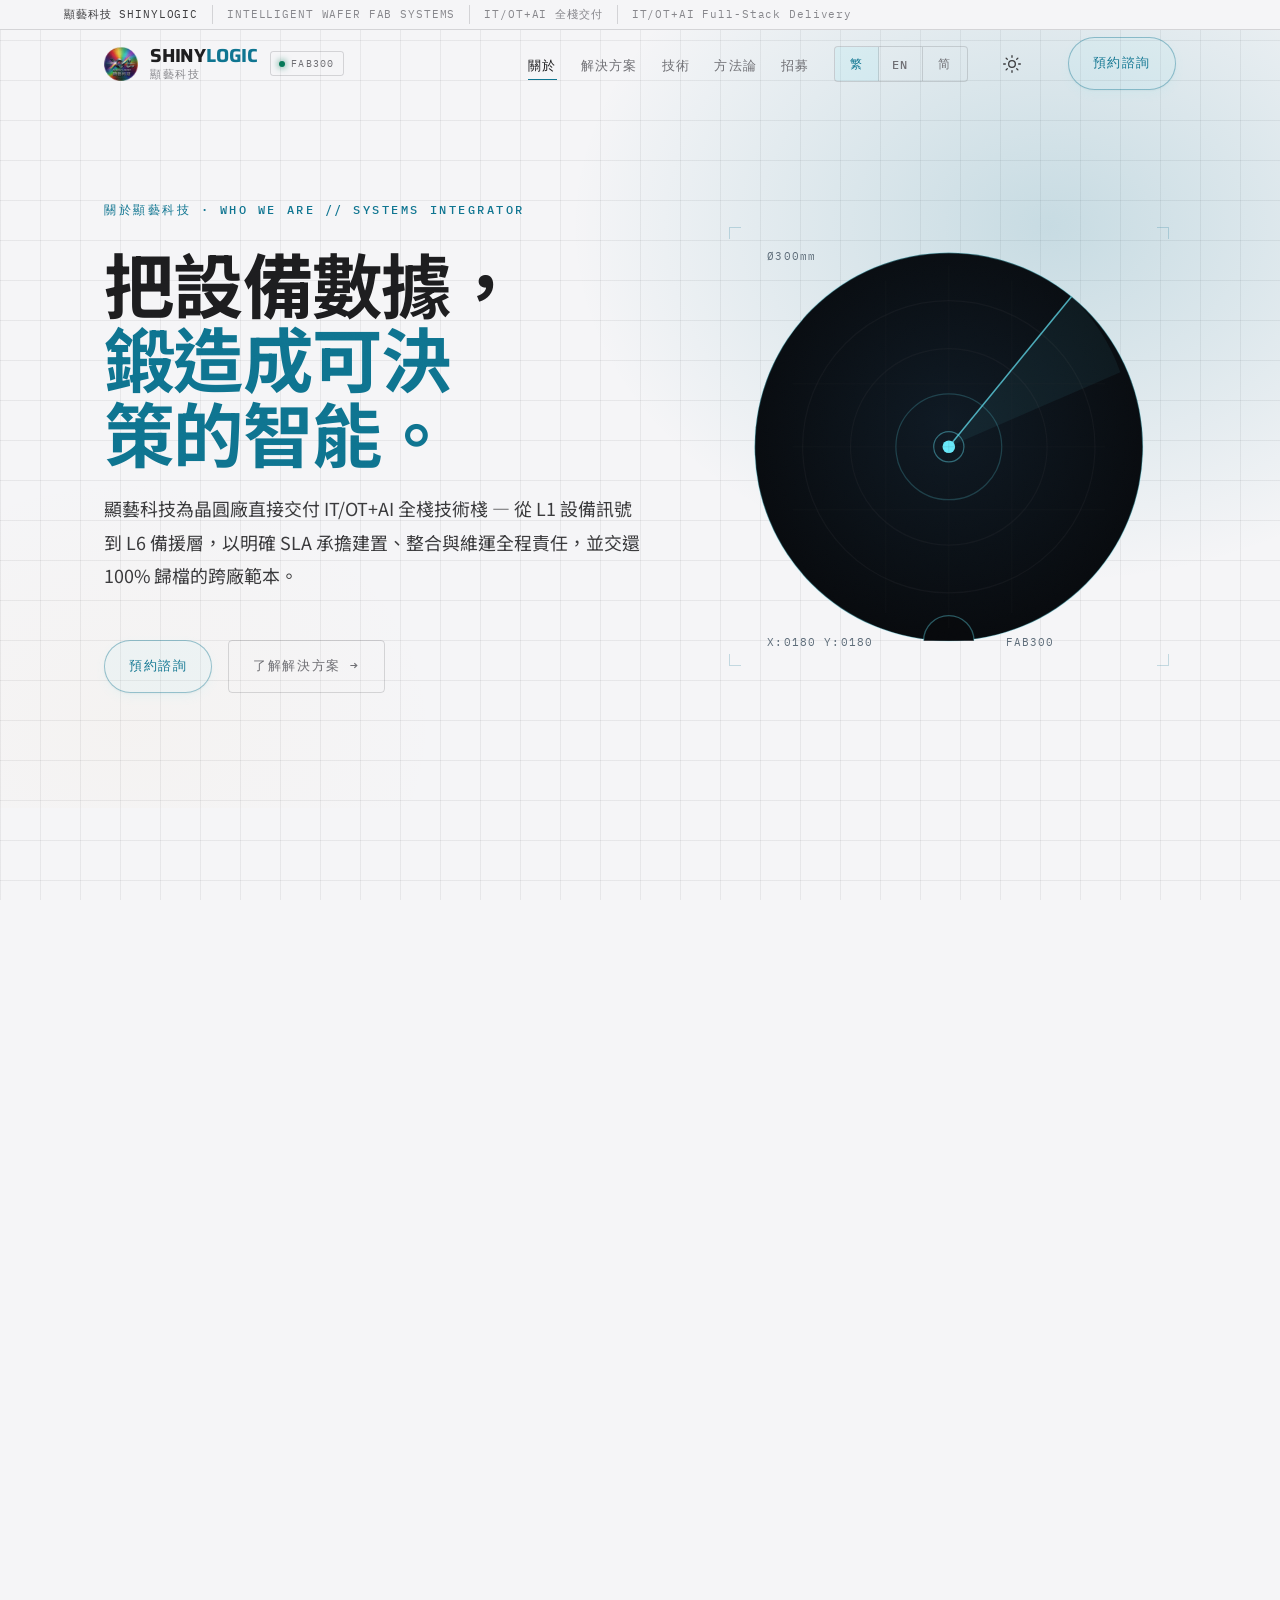
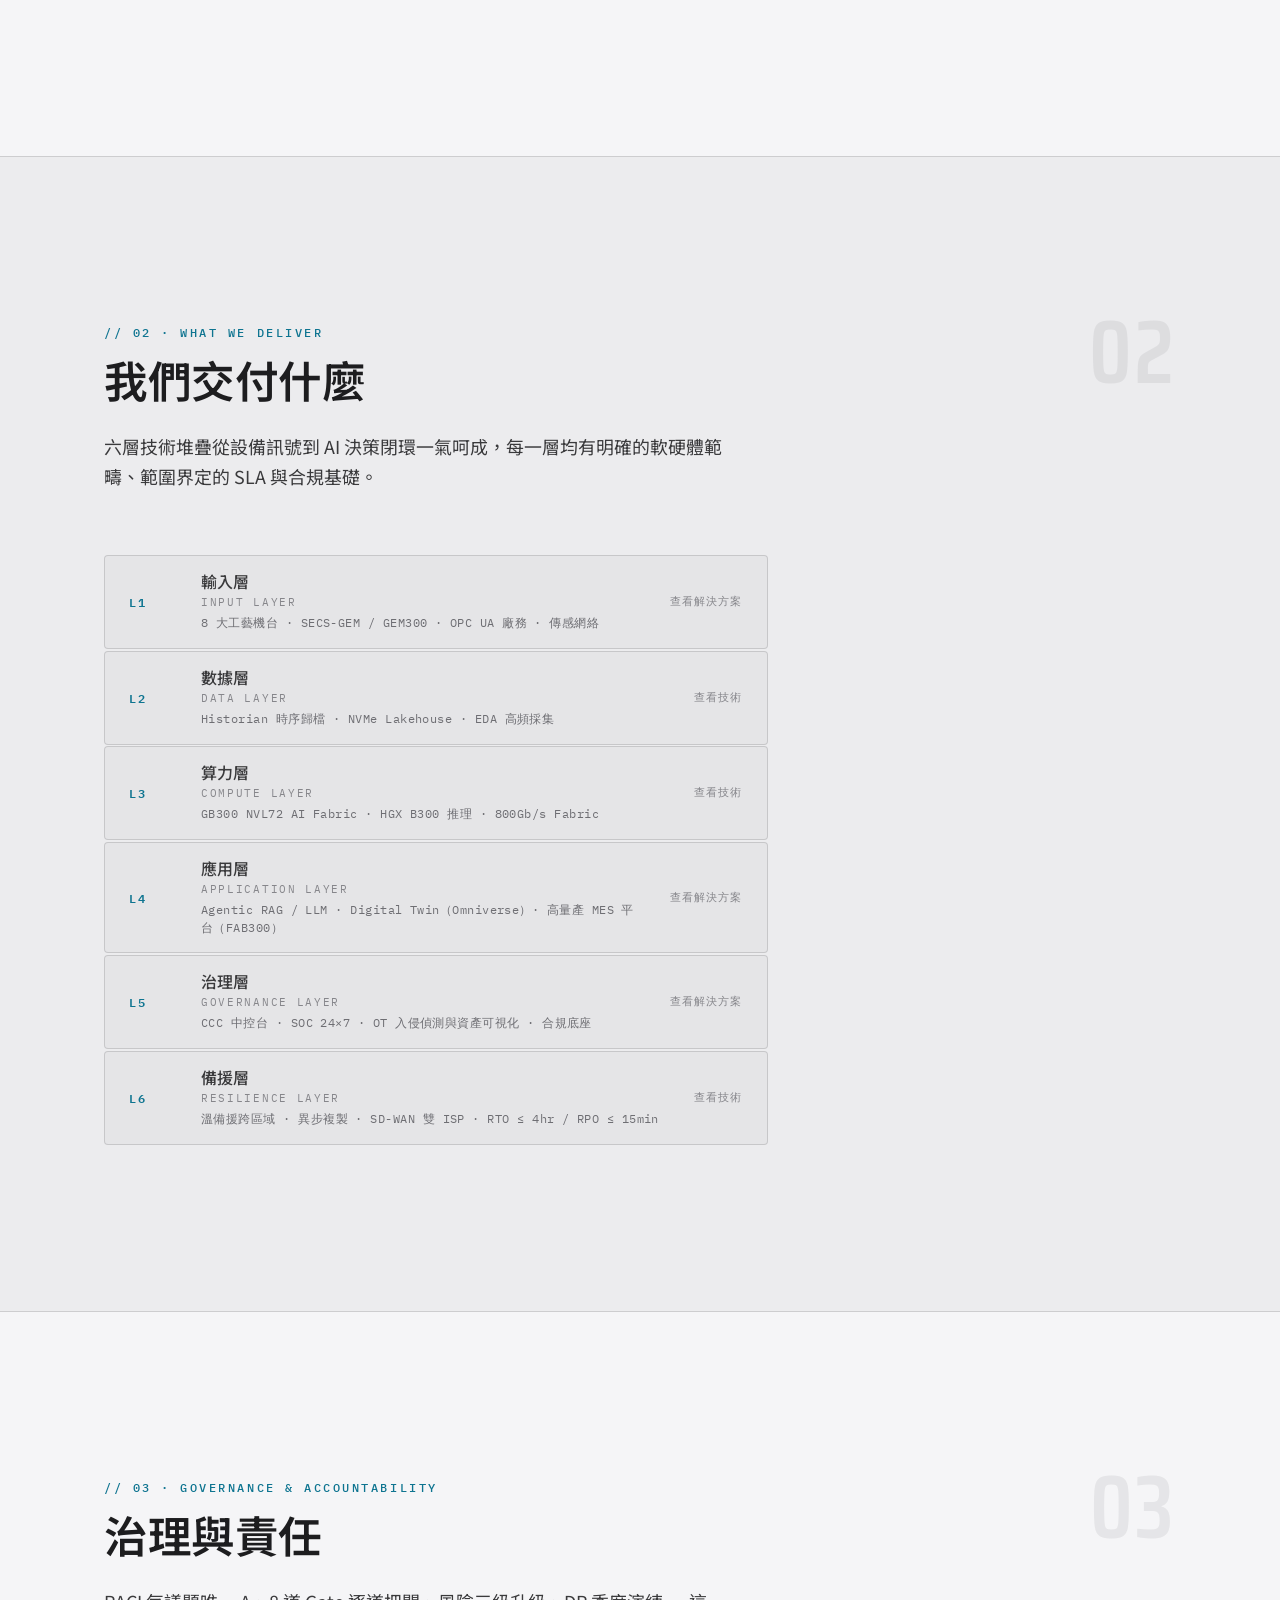
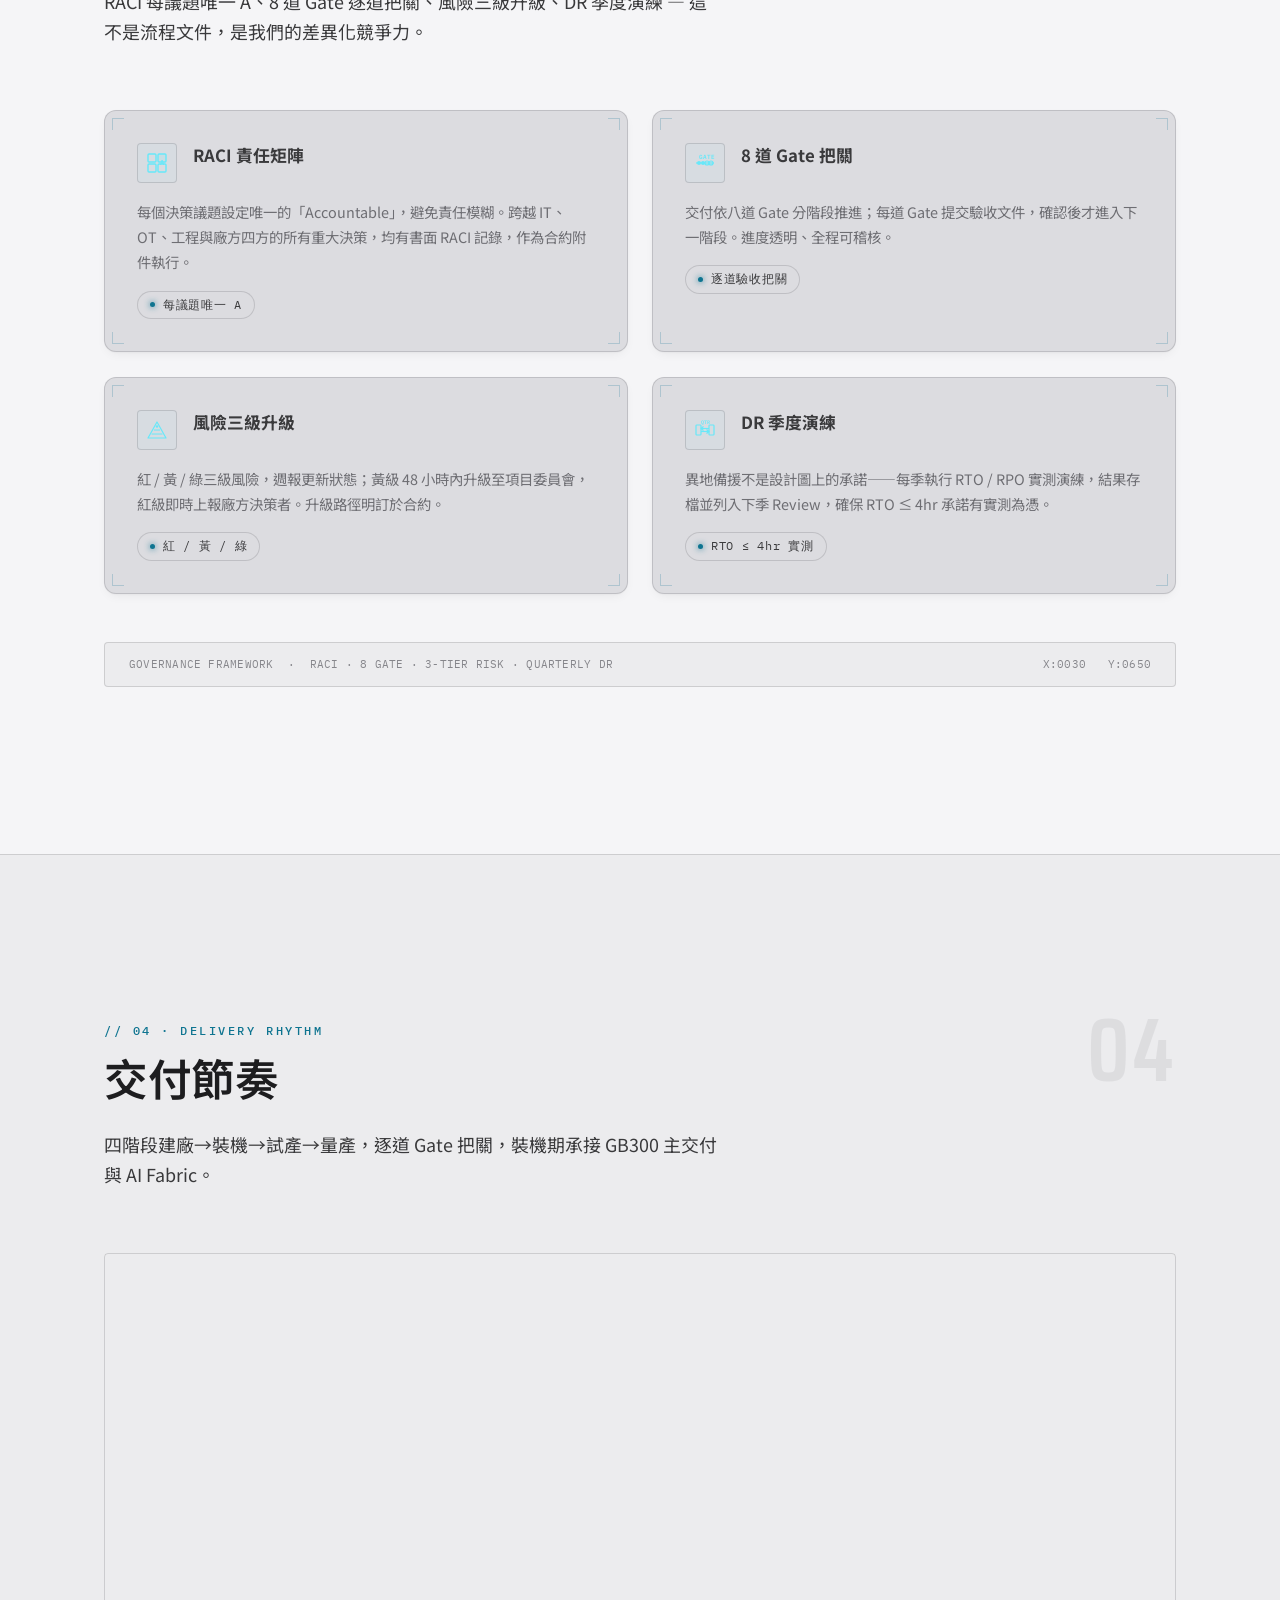
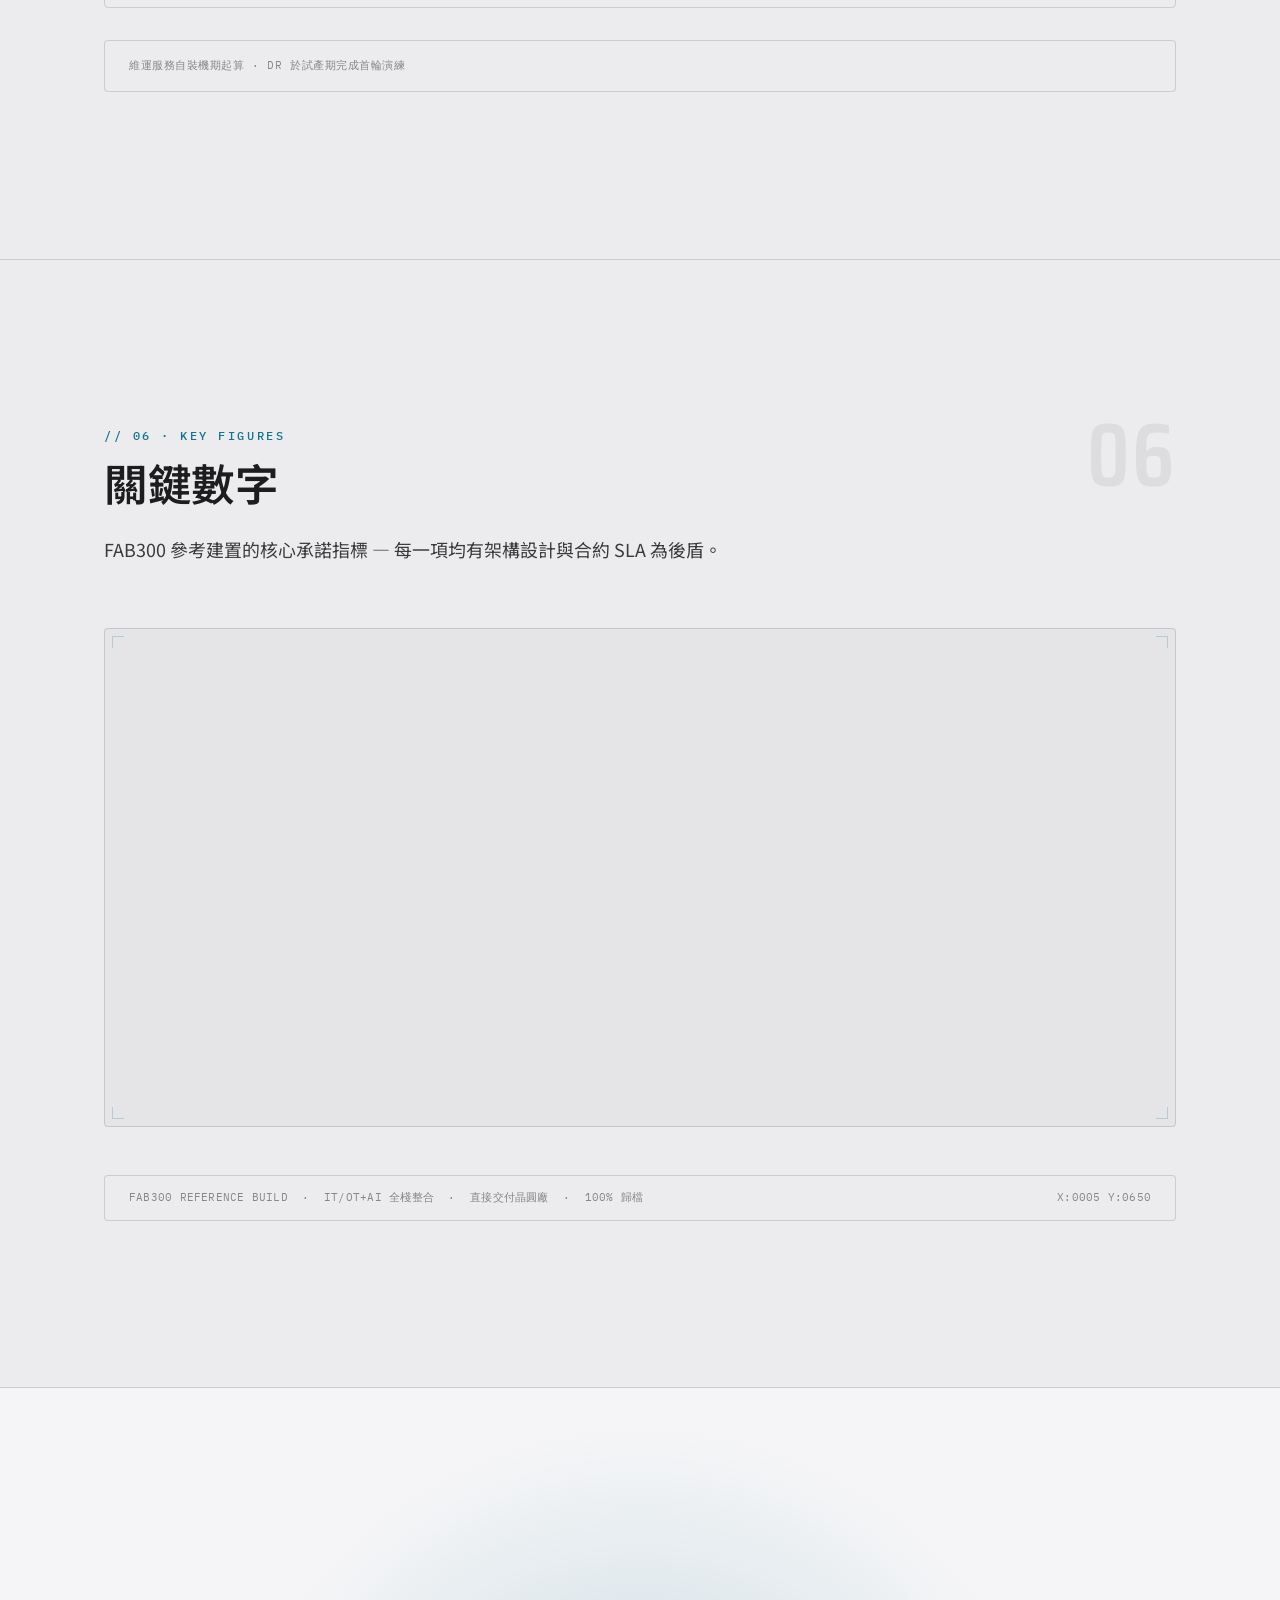
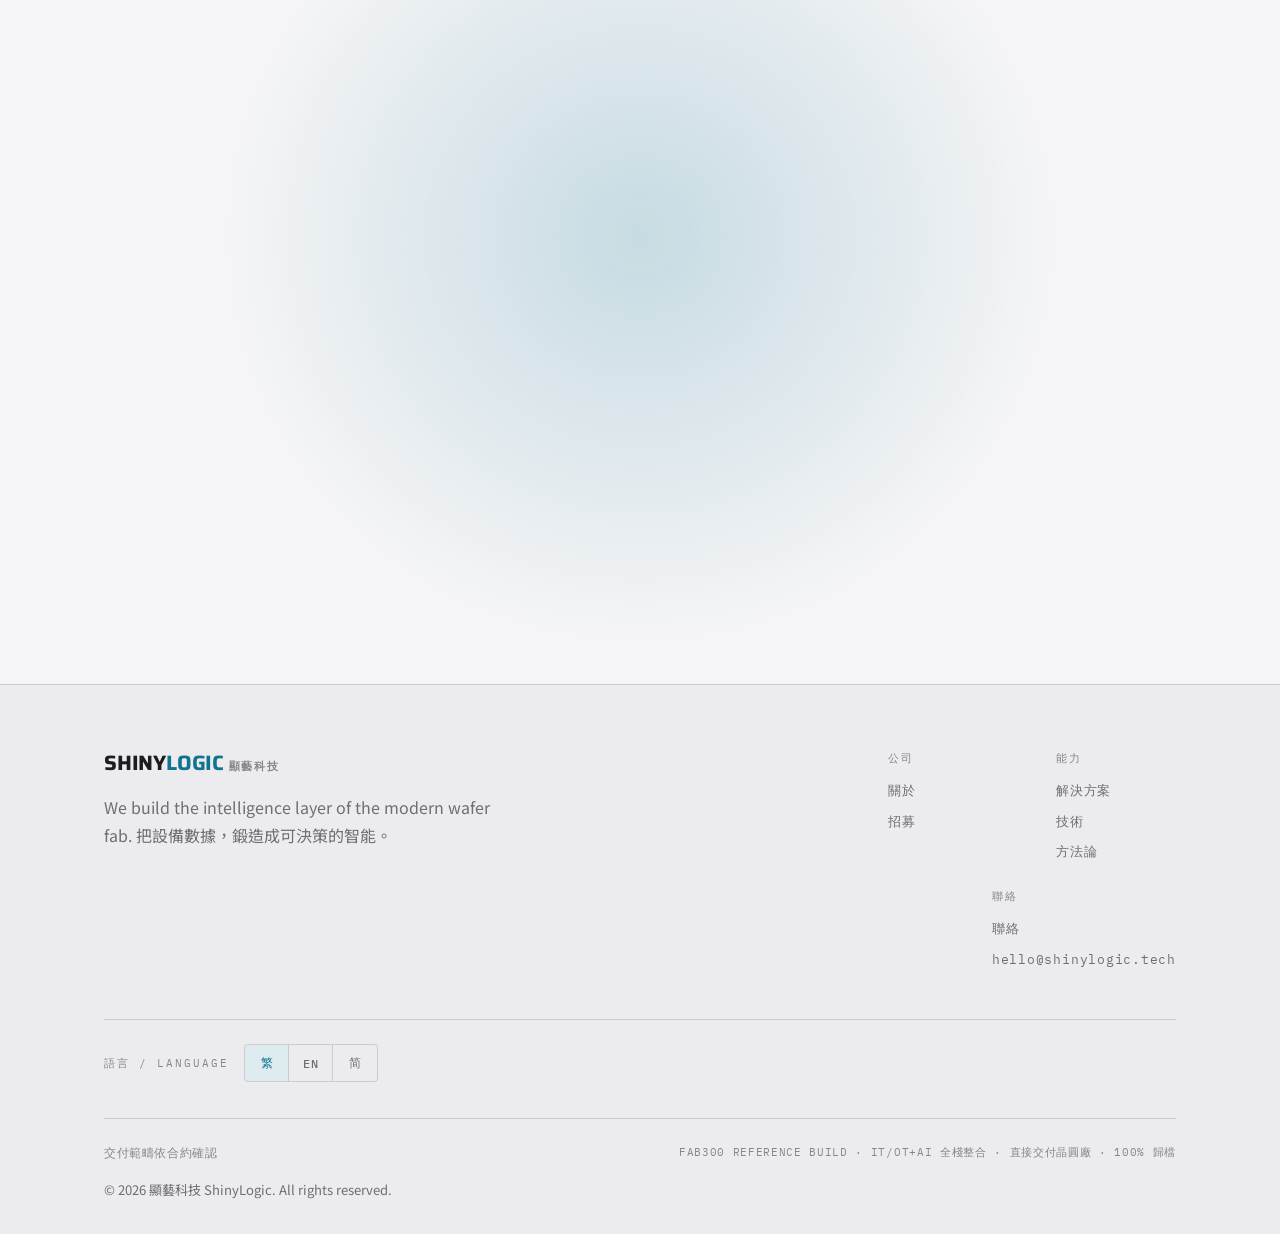
==== commit fdaa91ec: "revert(radar): restore SMIL wafer spin to recover desktop; bump cache-bust to c The rAF radar (f9e10" ====
--- a/about.html
+++ b/about.html
@@ -55,16 +55,16 @@
   </script>
 
   <!-- styles -->
-  <link rel="stylesheet" href="styles.css">
+  <link rel="stylesheet" href="styles.css?v=20260620c">
 
   <!-- progressive enhancement: if JS is unavailable, the scroll observer never runs,
        so neutralize the reveal initial state and keep all content visible. -->
   <noscript><style>.reveal{opacity:1!important;transform:none!important}</style></noscript>
 
   <!-- deferred scripts — dictionary BEFORE runtime BEFORE core (§14.4) -->
-  <script defer src="i18n-dict.js"></script>
-  <script defer src="i18n.js"></script>
-  <script defer src="script.js"></script>
+  <script defer src="i18n-dict.js?v=20260620c"></script>
+  <script defer src="i18n.js?v=20260620c"></script>
+  <script defer src="script.js?v=20260620c"></script>
 </head>
 <body class="p-about">
 
@@ -211,10 +211,11 @@
             <circle cx="180" cy="180" r="116" fill="none" stroke="var(--line)" stroke-width="1"/>
             <circle cx="180" cy="180" r="78"  fill="none" stroke="var(--line)" stroke-width="1"/>
             <circle cx="180" cy="180" r="42"  fill="none" stroke="rgba(103,232,249,.2)" stroke-width="1"/>
-            <!-- rotating scan line (rotated by script.js rAF via the SVG transform attribute — iOS-Safari-reliable) -->
+            <!-- rotating scan line -->
             <g class="wafer-scan">
               <line x1="180" y1="180" x2="180" y2="26" stroke="#67E8F9" stroke-width="1.2" opacity=".7"/>
               <path d="M 180 180 L 180 26 A 154 154 0 0 1 248 48 Z" fill="rgba(103,232,249,.06)"/>
+              <animateTransform attributeName="transform" attributeType="XML" type="rotate" from="0 180 180" to="360 180 180" dur="26s" repeatCount="indefinite"/>
             </g>
             <!-- center hub -->
             <circle cx="180" cy="180" r="5" fill="#67E8F9"/>
--- a/styles.css
+++ b/styles.css
@@ -10206,17 +10206,16 @@
    --t-fast). Every new motion is killed by prefers-reduced-motion.
    ======================================================================== */
 
-/* --- A1: radar (wafer scan) rotation — JS rAF, iOS-Safari-reliable -------- */
-/* The About-page wafer sweep is rotated by script.js writing the SVG
-   `transform="rotate(a 180 180)"` ATTRIBUTE from requestAnimationFrame. That is
-   the one mechanism in-field iOS Safari paints reliably: CSS `transform` on a
-   <g> (v1) and SMIL <animateTransform> (v2) both rendered on desktop yet stayed
-   frozen on real iPhones (two distinct WebKit defects). The rotate() args carry
-   the (180,180) centre, so NO transform-origin / transform-box is needed — and
-   none is set, to keep zero CSS transform context on the element (a CSS context
-   on the host is itself what suppressed the SMIL paint on iOS). The base CSS
-   spin stays disabled below (`.wafer-scan{animation:none}`); reduced-motion plus
-   offscreen / hidden-tab pausing live in the script.js rAF guard. */
+/* --- A1: radar (wafer scan) spins on mobile ----------------------------- */
+/* About-page wafer sweep rotation is driven by SMIL <animateTransform rotate
+   ... 180 180> in about.html (iOS Safari reliable). Do NOT set CSS
+   transform-origin / transform-box here: SMIL already carries the centre, and a
+   CSS origin double-applies it → the sweep drifts off-centre on Chrome AND iOS.
+   The CSS spin is disabled via the v3 `.wafer-scan{animation:none}` rule below;
+   reduced-motion is handled by a JS svg.pauseAnimations() guard in script.js.
+   Override the base rule's transform-origin:center to 0 0 so it adds NO offset to
+   the SMIL transform (the SMIL rotate already carries the 180,180 centre). */
+.wafer-scan{ transform-origin: 0 0; transform-box: view-box; }
 
 /* --- A2: big CJK text never orphans 1–2 chars --------------------------- */
 /* Substring selectors so every per-page title variant is covered (e.g. the
@@ -10283,7 +10282,6 @@
   .card:active{ transform: translateY(-2px) scale(0.985); }
 }
 
-/* iOS fix: script.js rAF drives the wafer rotation (SVG transform attribute);
-   keep the base CSS spin (line 583) disabled so nothing fights the JS attribute. */
+/* iOS fix: SMIL drives the wafer rotation; disable the CSS animation to avoid double transform */
 .wafer-scan{ animation: none; }
 @media (max-width:768px){ .hero__video{ display:block; } }
